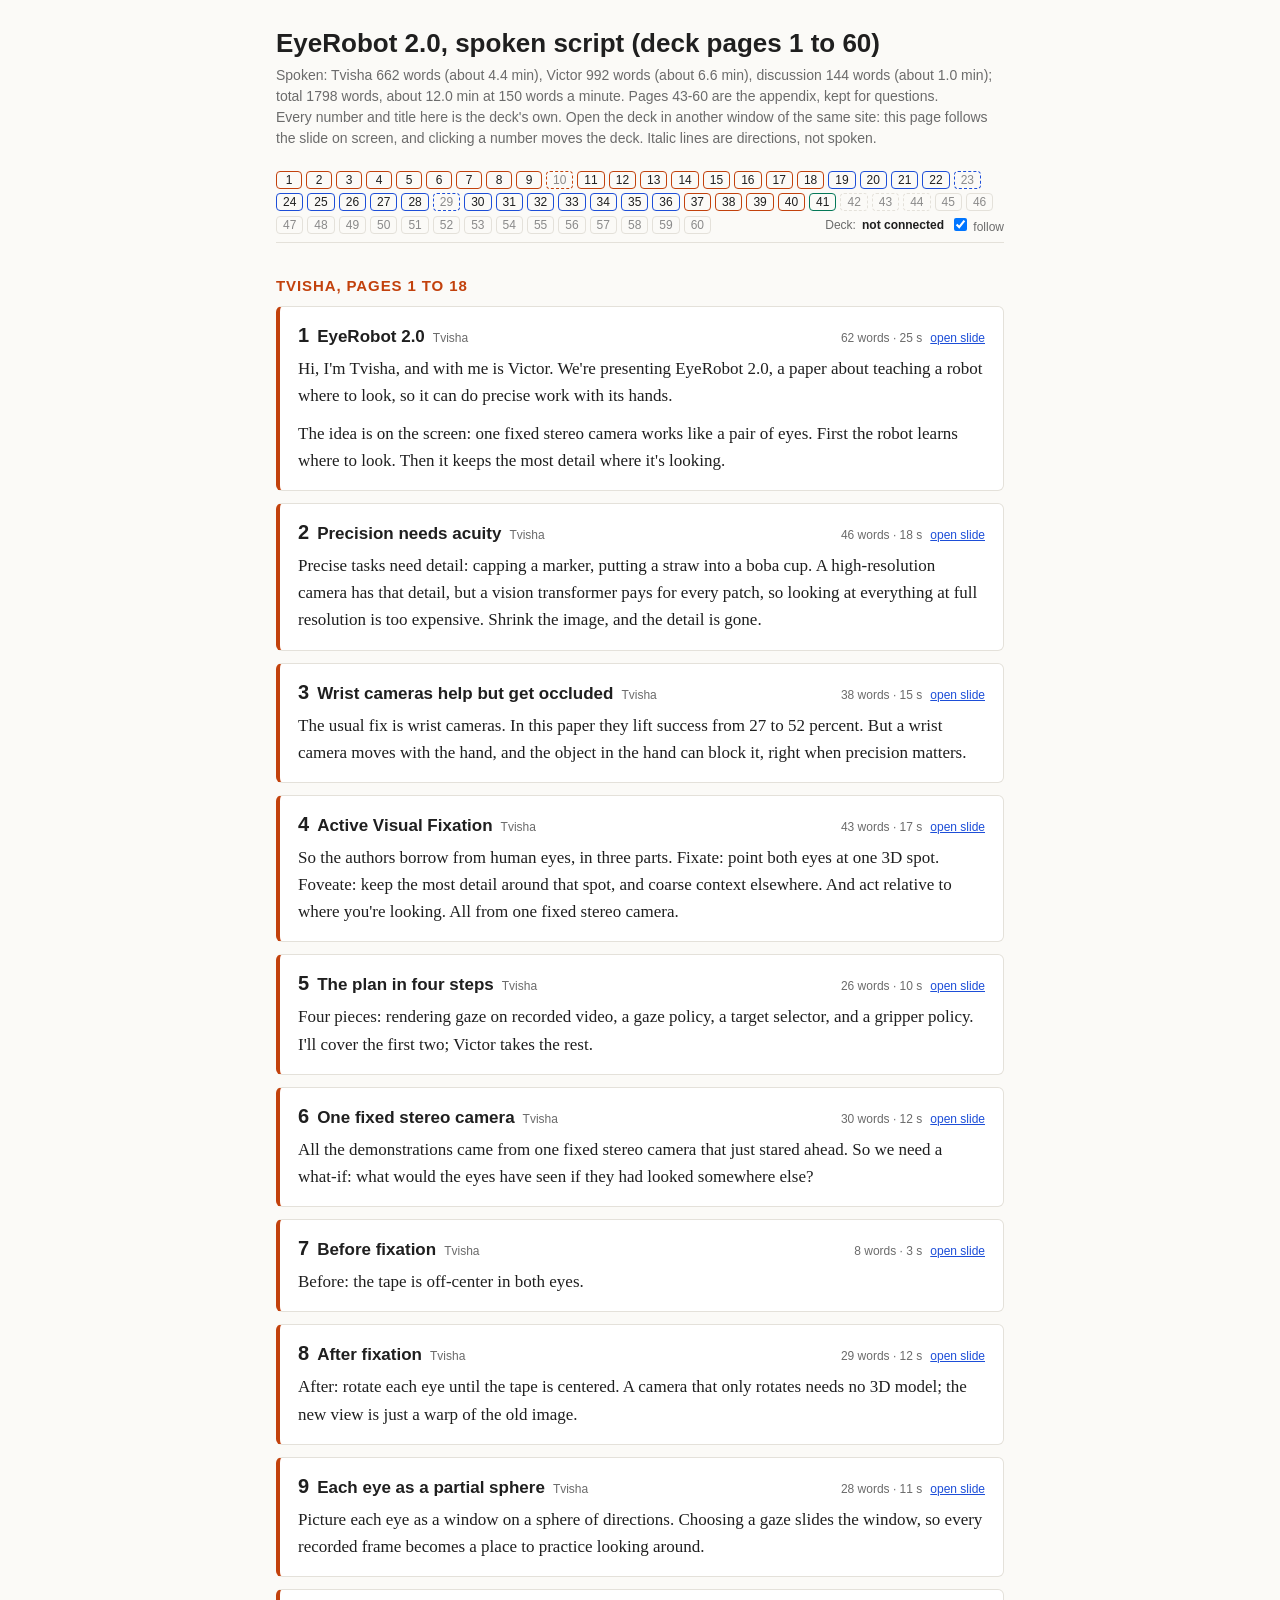
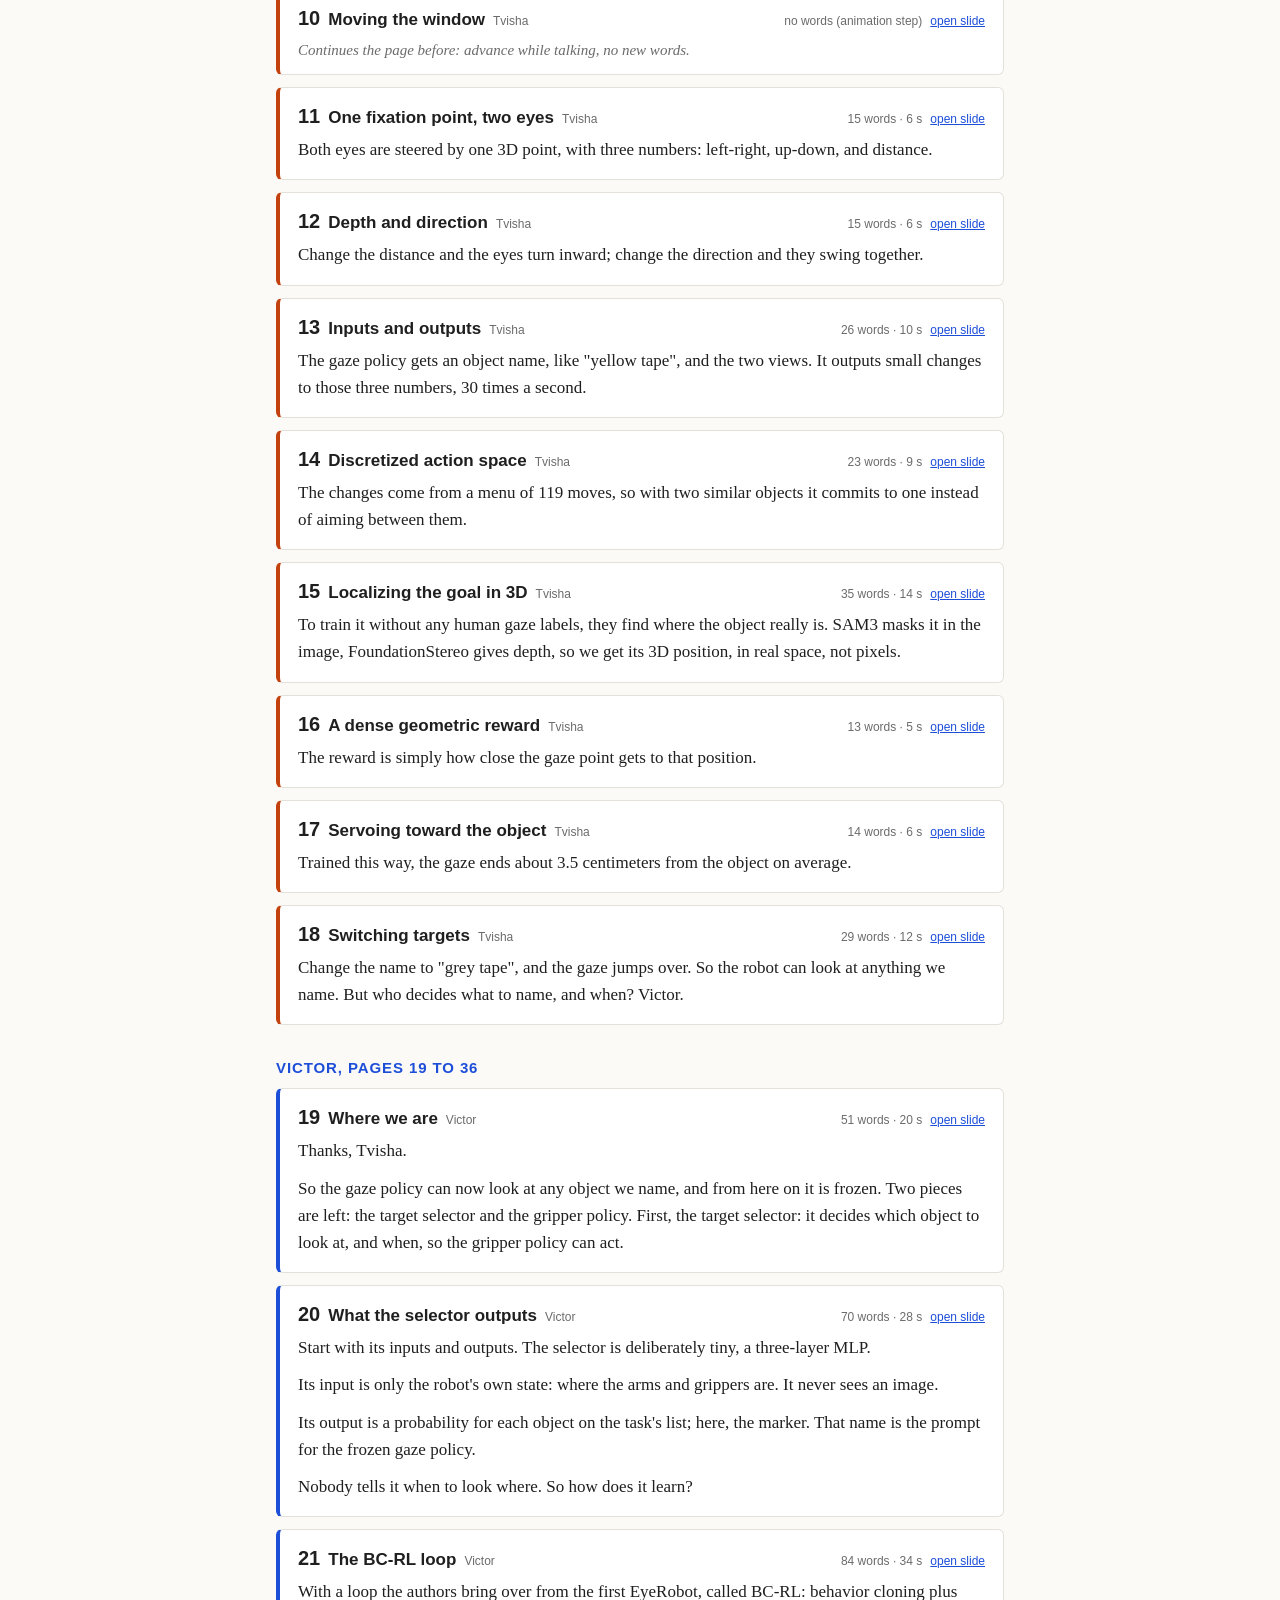
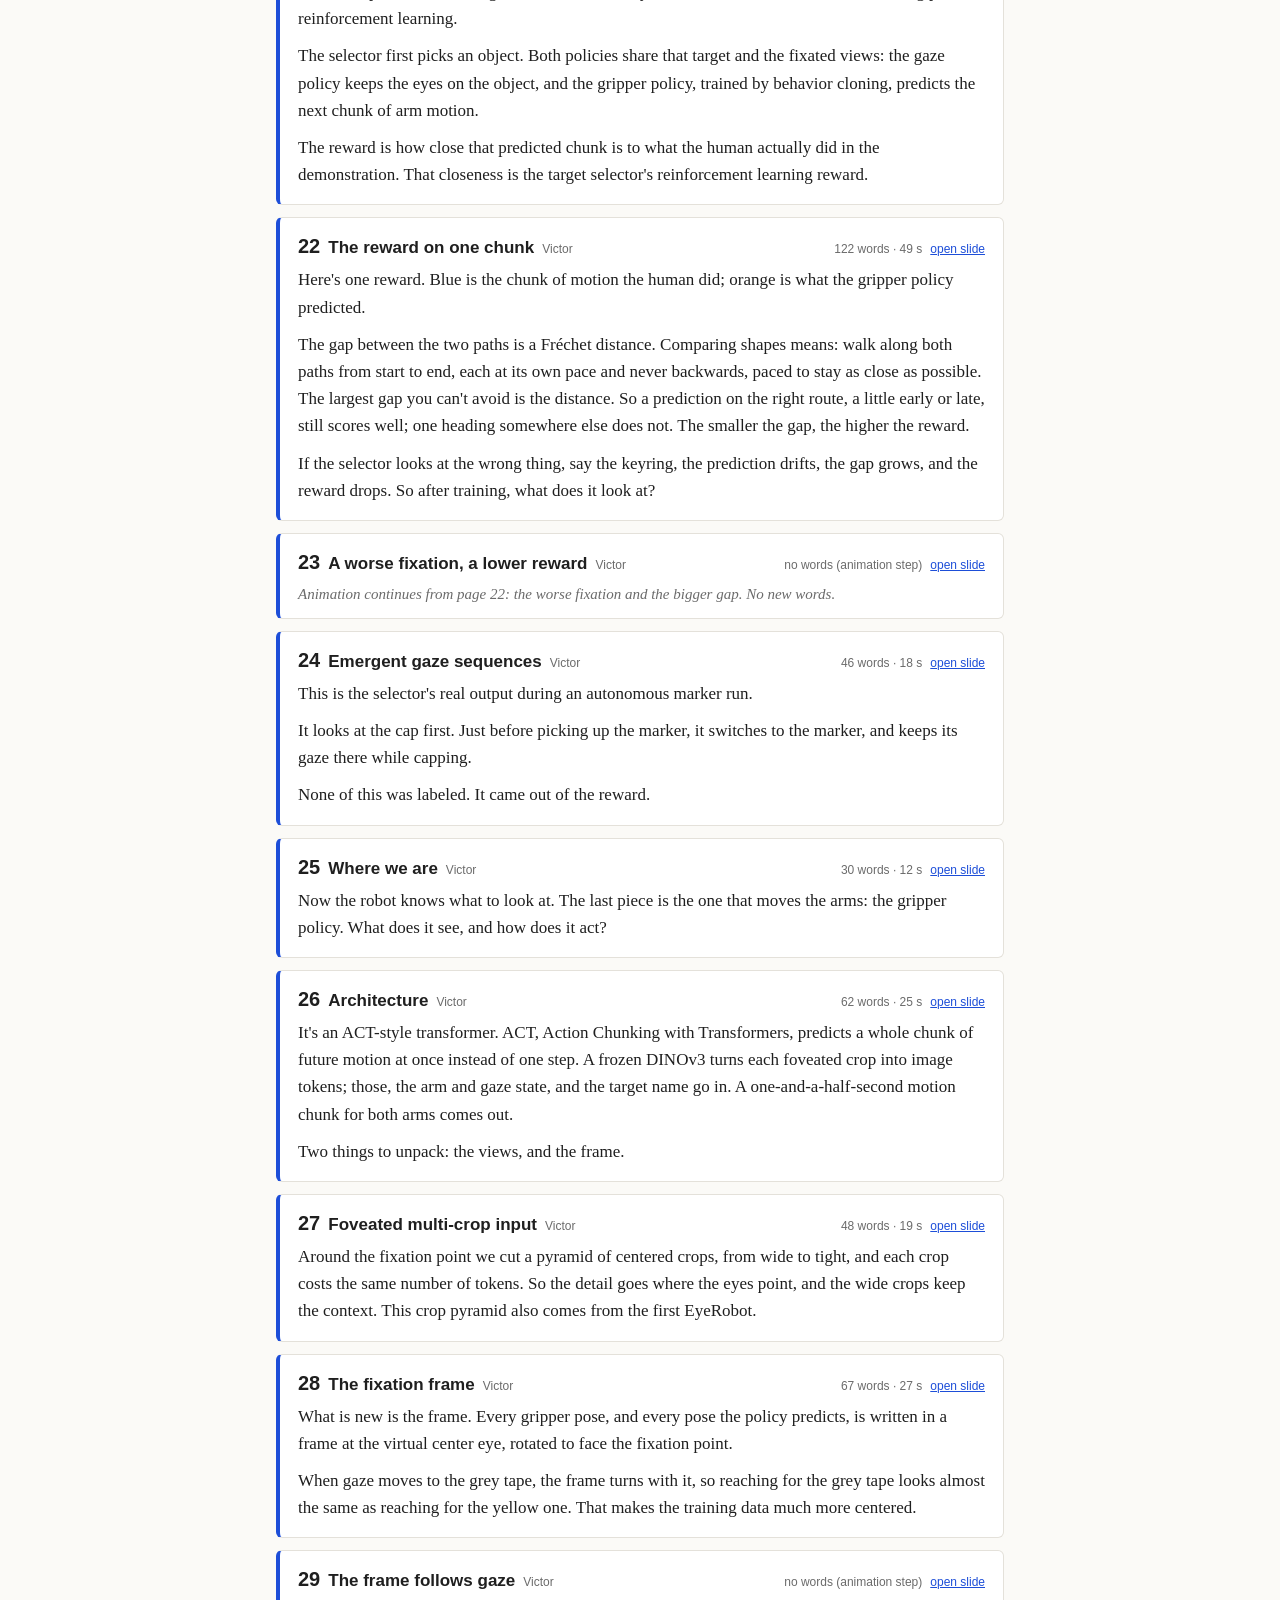
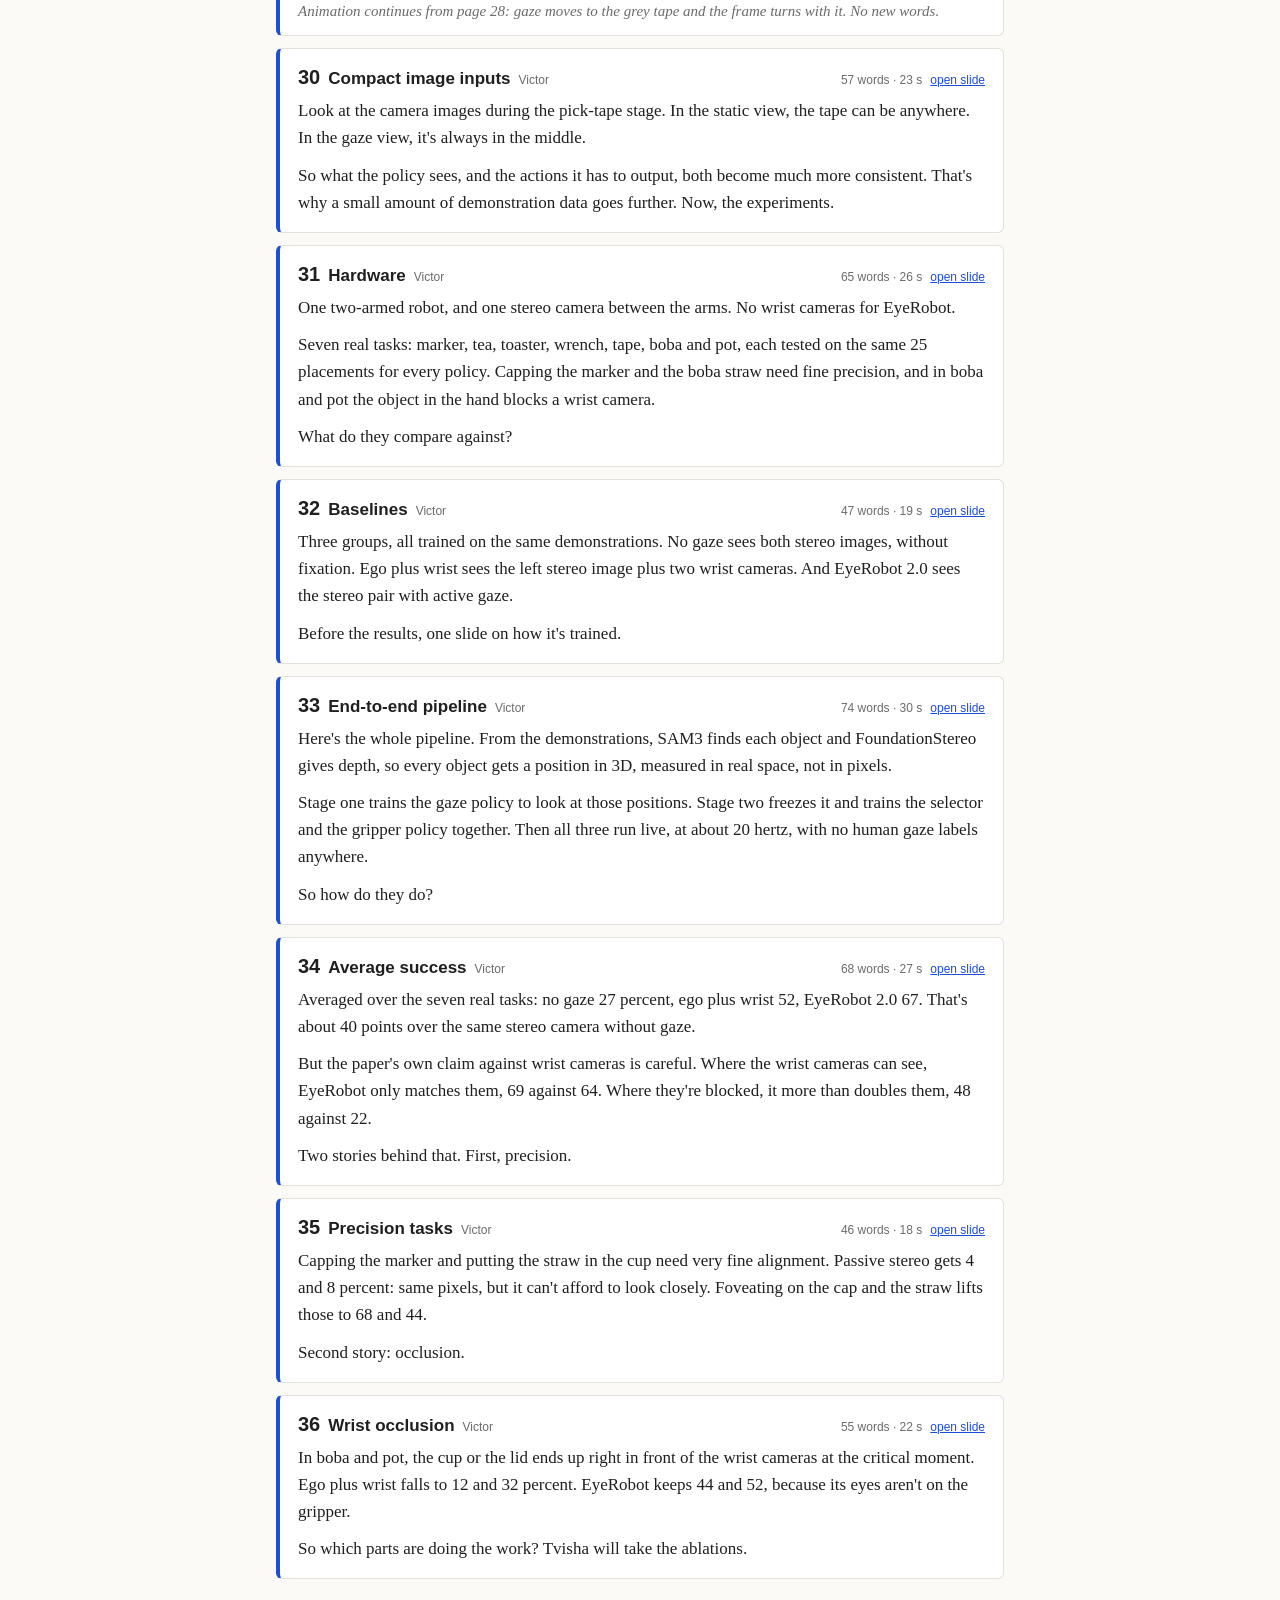
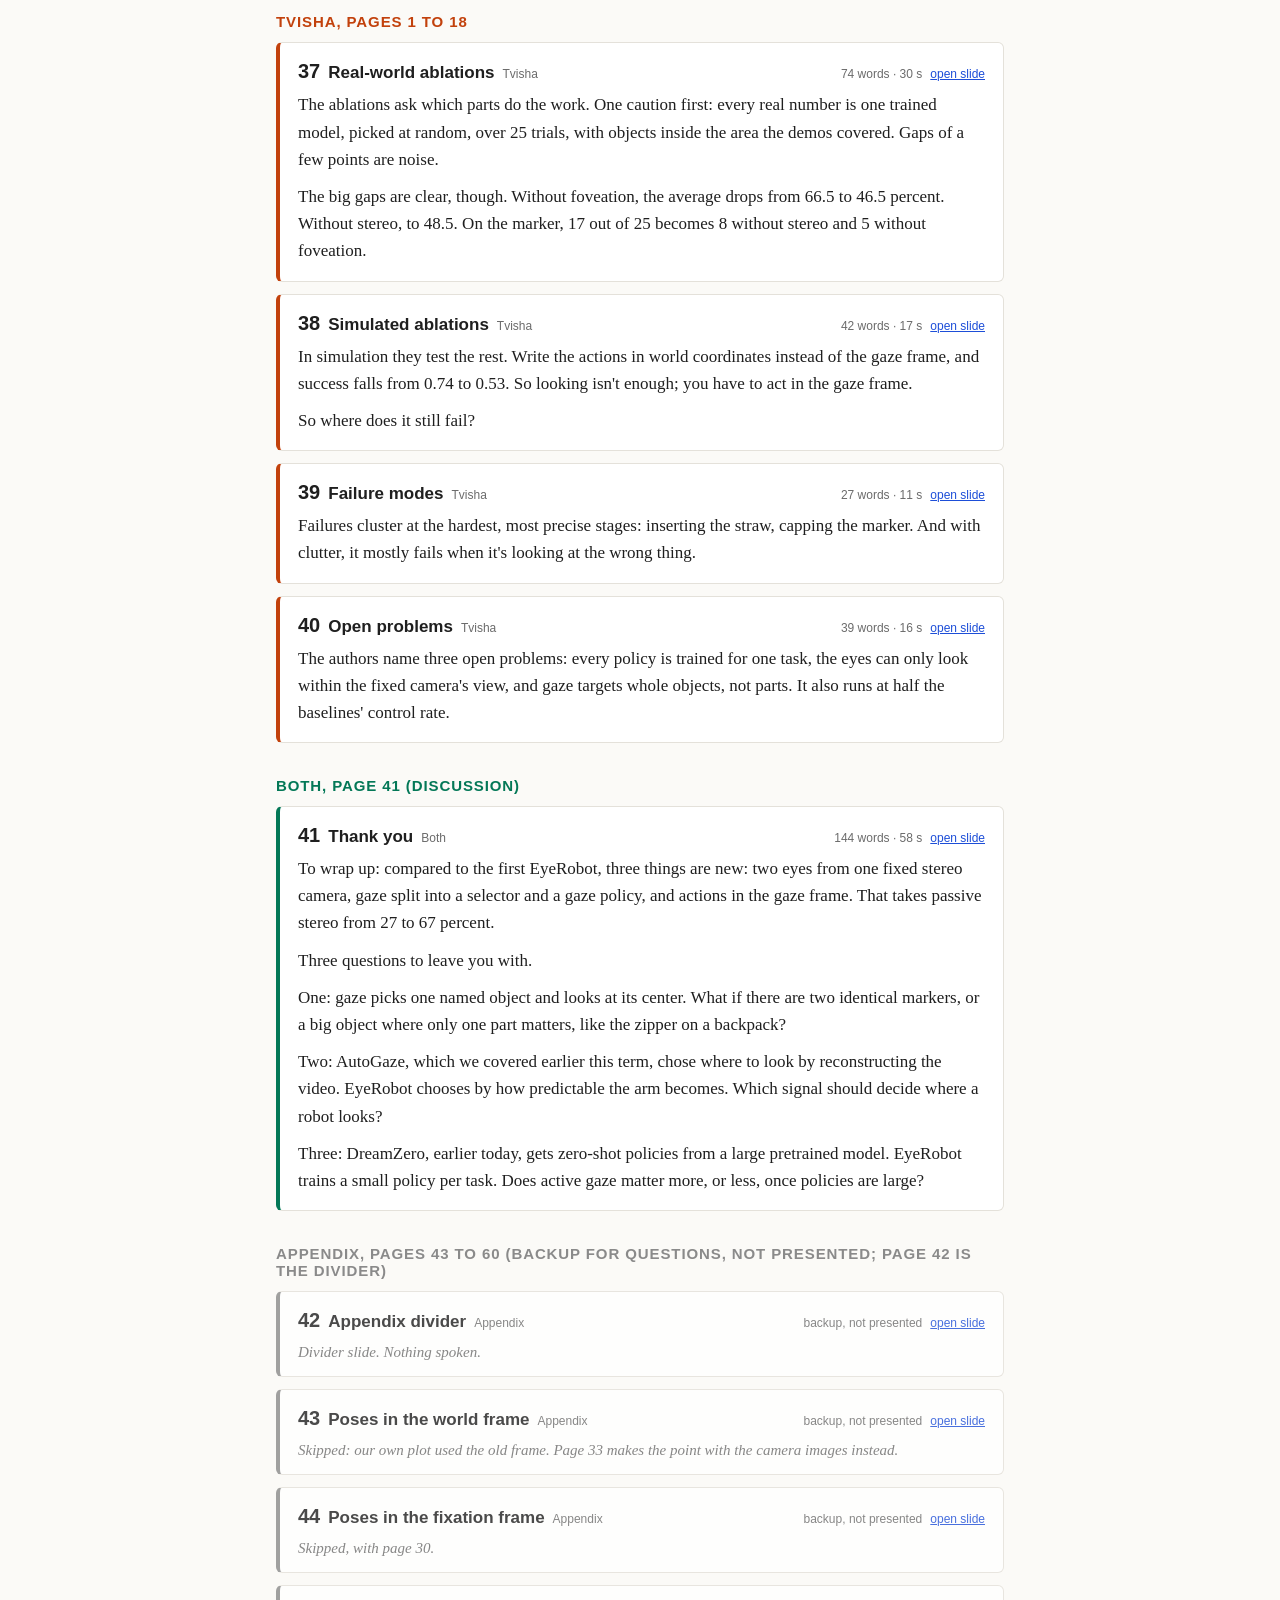
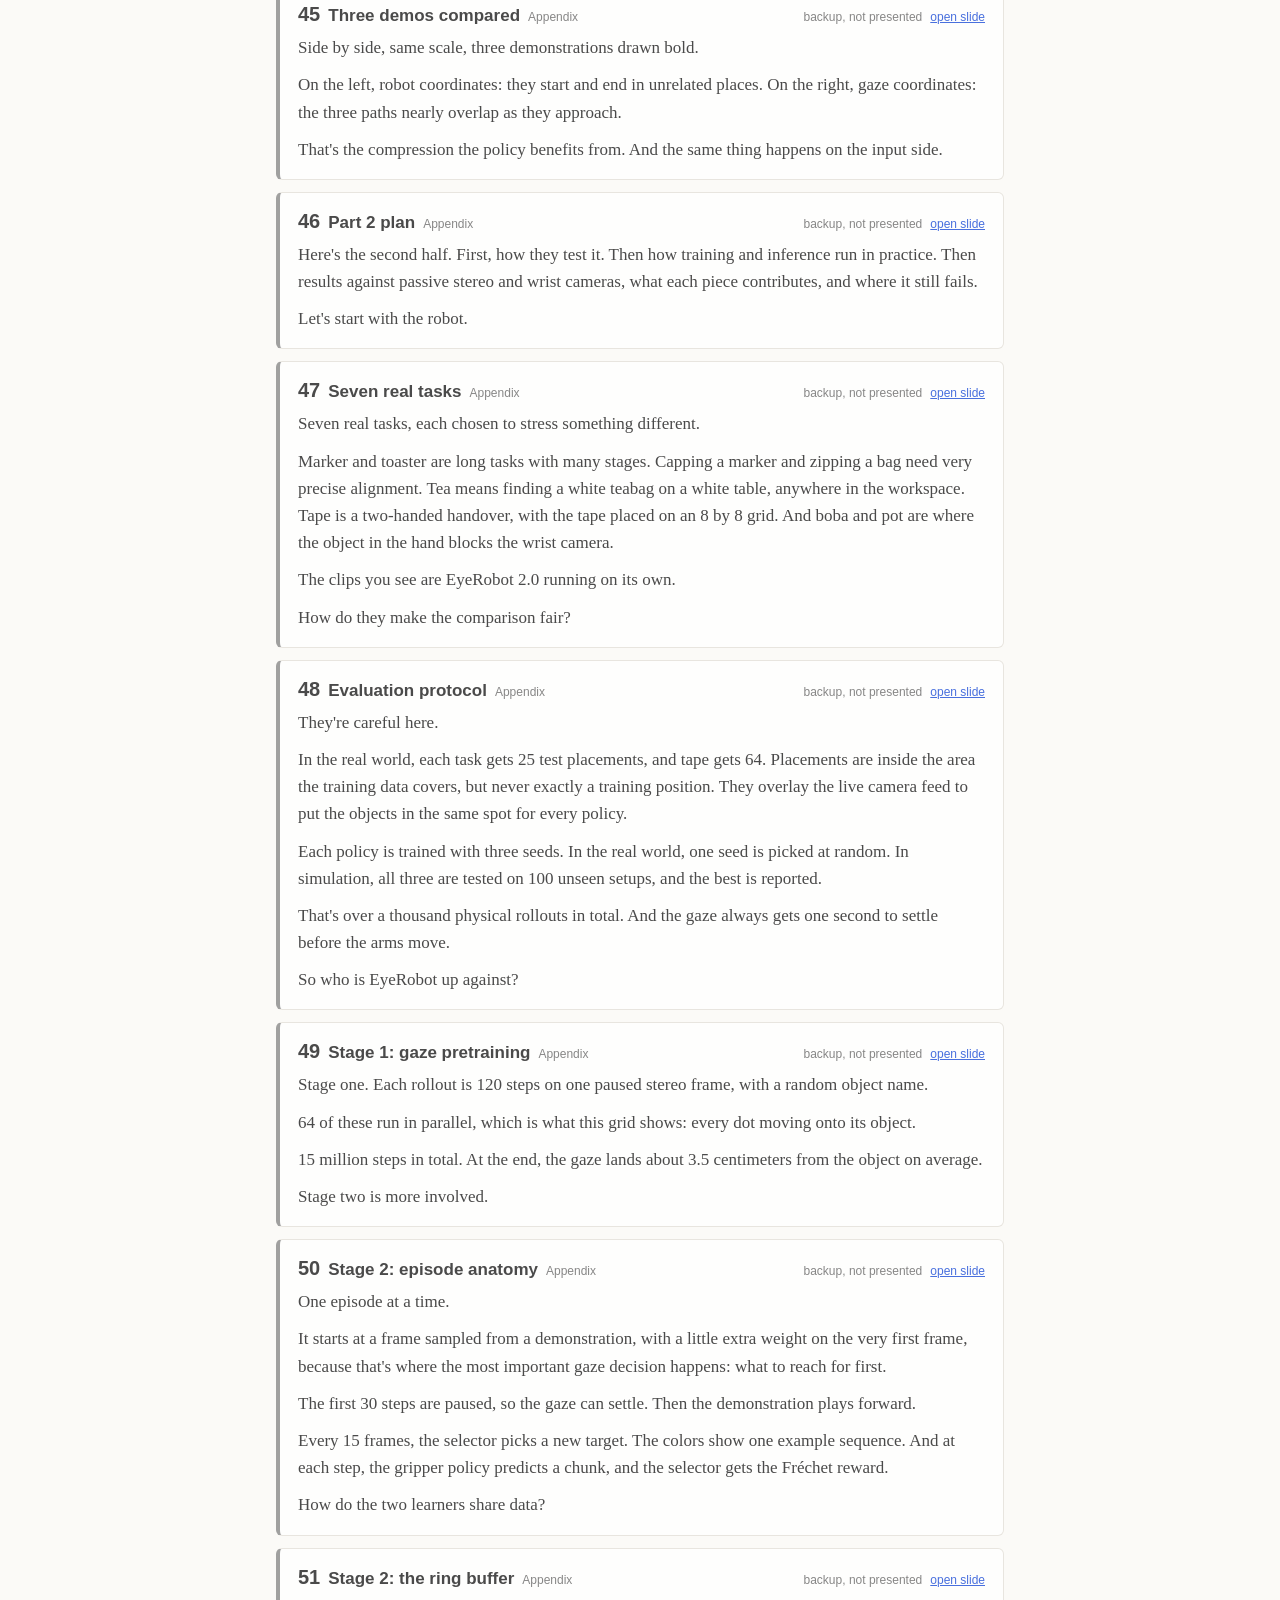
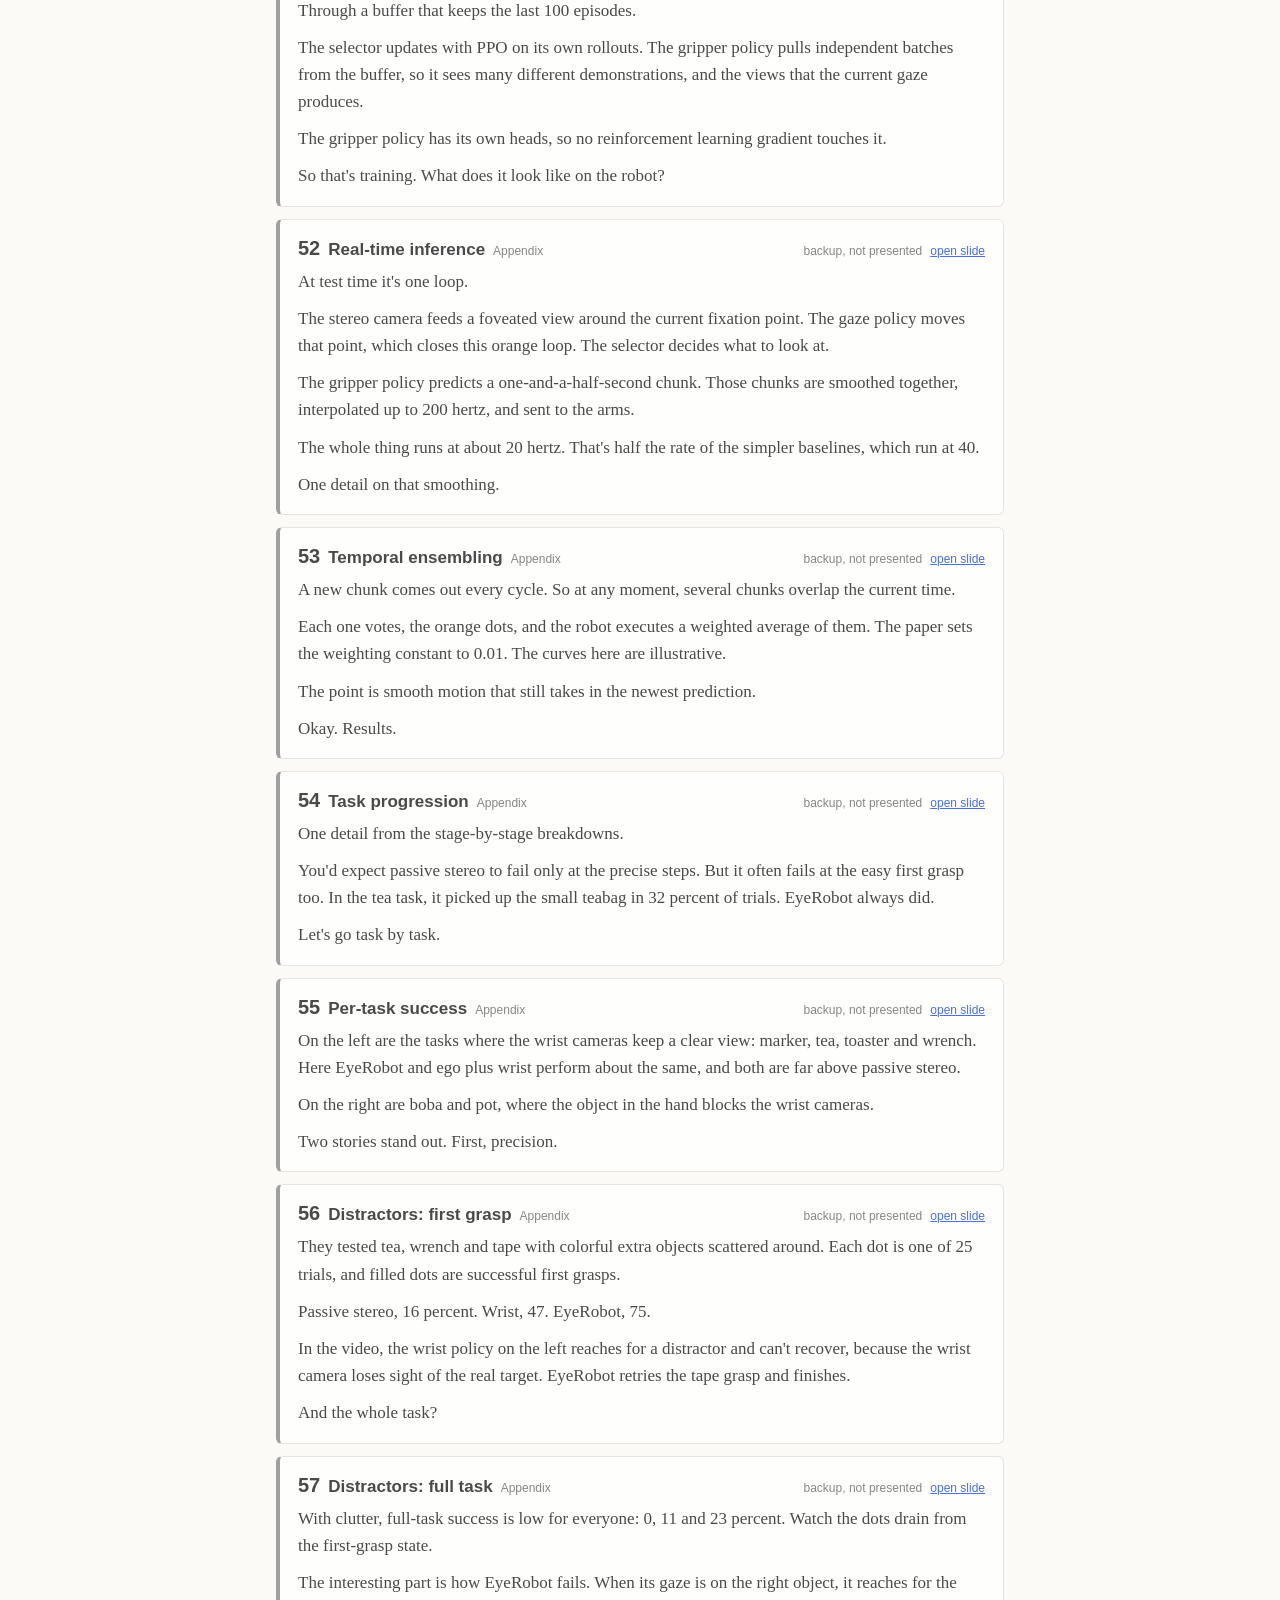
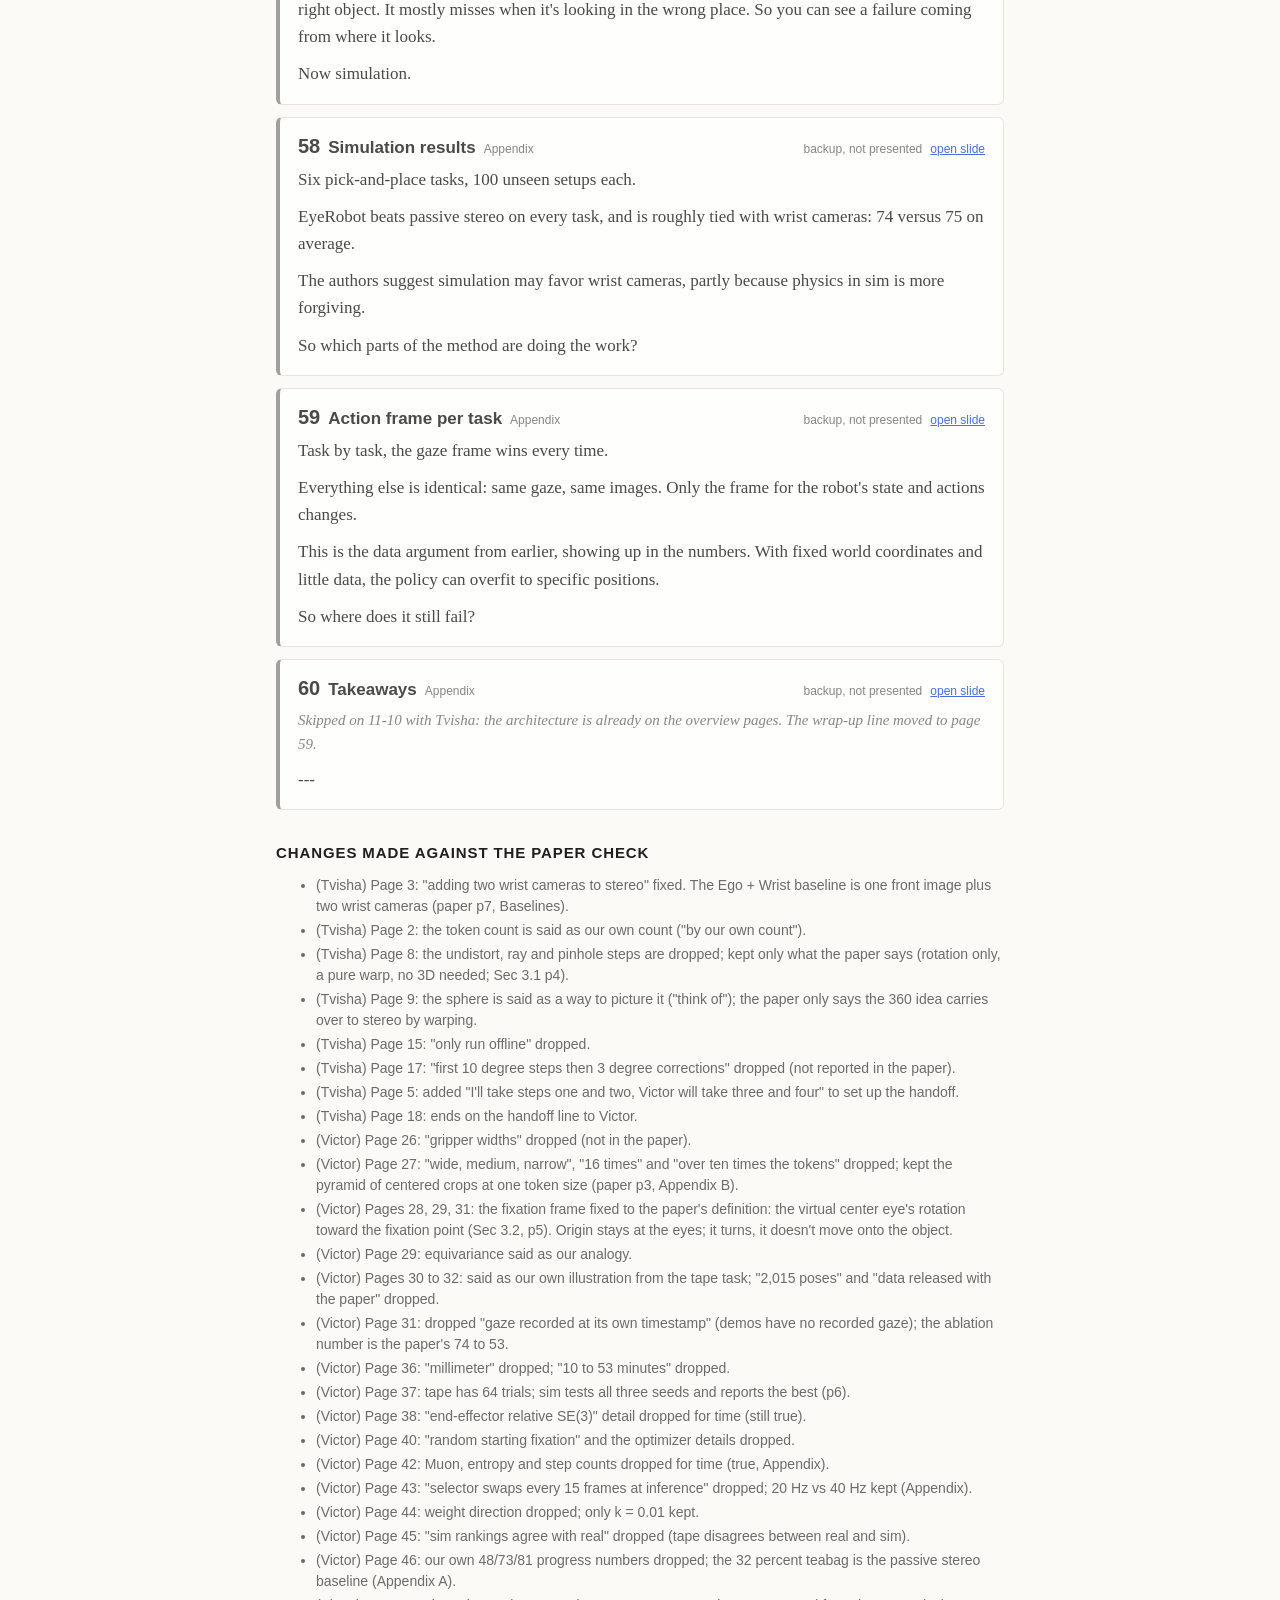
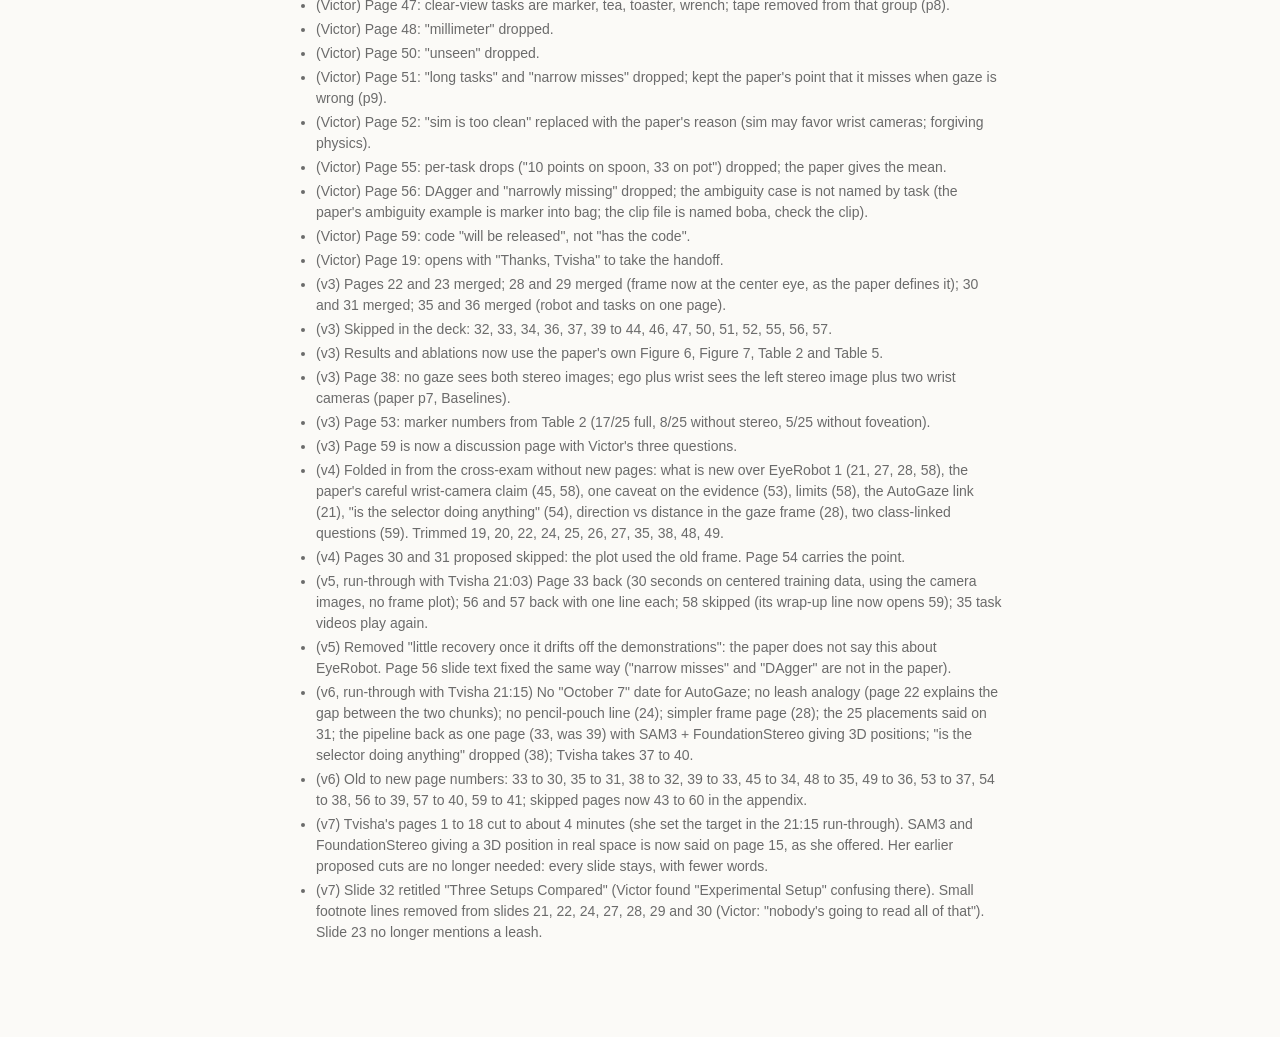
==== script/index.html @ fe2a6e25 "Script page rebuilt from script v9 Co-Authored-By: Claude Opus 5.5 <noreply@anthropic.com> Claude-Se" ====
<!doctype html><html lang="en"><head><meta charset="utf-8"><meta name="viewport" content="width=device-width,initial-scale=1">
<title>EyeRobot 2.0 Script</title><style>
:root{--bg:#fbfaf7;--ink:#1f1f1f;--muted:#6b6b6b;--line:#e4e1da;--t:#c2410c;--v:#1d4ed8;--b:#047857;--a:#8a8a8a;--card:#fff;--now:#fff4c2}
@media (prefers-color-scheme:dark){:root:not([data-theme="light"]){--bg:#151515;--ink:#ececec;--muted:#9a9a9a;--line:#2c2c2c;--t:#fb923c;--v:#7aa2ff;--b:#34d399;--a:#777;--card:#1c1c1c;--now:#3a3312}}
:root[data-theme="dark"]{--bg:#151515;--ink:#ececec;--muted:#9a9a9a;--line:#2c2c2c;--t:#fb923c;--v:#7aa2ff;--b:#34d399;--a:#777;--card:#1c1c1c;--now:#3a3312}
*{box-sizing:border-box}body{margin:0;background:var(--bg);color:var(--ink);font:17px/1.6 Georgia,"Iowan Old Style",serif}
main{max-width:760px;margin:0 auto;padding:28px 16px 80px}
h1{font:600 26px/1.2 Helvetica,Arial,sans-serif;margin:0 0 6px}
.sub{color:var(--muted);font:14px/1.5 Helvetica,Arial,sans-serif;margin:0 0 14px}
nav{position:sticky;top:0;background:var(--bg);border-bottom:1px solid var(--line);padding:8px 0;display:flex;flex-wrap:wrap;gap:4px;z-index:2;align-items:center}
nav a{font:12px Helvetica,Arial,sans-serif;text-decoration:none;color:var(--ink);border:1px solid var(--line);border-radius:4px;padding:1px 6px;min-width:26px;text-align:center}
nav a.tvisha{border-color:var(--t)}nav a.victor{border-color:var(--v)}nav a.both{border-color:var(--b)}nav a.appendix{border-color:var(--line);color:var(--a)}
nav a.silent{color:var(--a);border-style:dashed}
nav a.now{background:var(--ink);color:var(--bg);border-color:var(--ink);font-weight:700}
#sync{margin-left:auto;font:12px Helvetica,Arial,sans-serif;color:var(--muted);display:flex;gap:6px;align-items:center}
#sync b{color:var(--ink)}
h2.part{font:600 15px Helvetica,Arial,sans-serif;letter-spacing:.06em;text-transform:uppercase;margin:34px 0 8px}
h2.tvisha{color:var(--t)}h2.victor{color:var(--v)}h2.both{color:var(--b)}h2.appendix{color:var(--a)}
.page{background:var(--card);border:1px solid var(--line);border-left:4px solid var(--v);border-radius:6px;padding:12px 18px 6px;margin:12px 0;scroll-margin-top:70px;transition:background .2s}
.page.tvisha{border-left-color:var(--t)}.page.both{border-left-color:var(--b)}.page.appendix{border-left-color:var(--a);opacity:.8}
.page.silent{padding-bottom:2px}
.page.now{background:var(--now);box-shadow:0 0 0 2px var(--ink)}
header{display:flex;flex-wrap:wrap;align-items:baseline;gap:8px;font-family:Helvetica,Arial,sans-serif;margin-bottom:4px}
.num{font-weight:700;font-size:20px;color:var(--ink);text-decoration:none}.name{font-weight:600}.who{font-size:12px;color:var(--muted)}
.meta{margin-left:auto;font-size:12px;color:var(--muted)}.open{font-size:12px;color:var(--v)}
p{margin:0 0 10px}p.dir{font-style:italic;color:var(--muted);font-size:15px}
.changes{font:14px/1.5 Helvetica,Arial,sans-serif;color:var(--muted)}.changes li{margin:3px 0}
</style></head><body><main>
<h1>EyeRobot 2.0, spoken script (deck pages 1 to 60)</h1>
<p class="sub">Spoken: Tvisha 662 words (about 4.4 min), Victor 992 words (about 6.6 min), discussion 144 words (about 1.0 min); total 1798 words, about 12.0 min at 150 words a minute. Pages 43-60 are the appendix, kept for questions.<br>Every number and title here is the deck's own. Open the deck in another window of the same site: this page follows the slide on screen, and clicking a number moves the deck. Italic lines are directions, not spoken.</p>
<nav><a class="tvisha" href="#p1" data-goto="1" title="EyeRobot 2.0">1</a><a class="tvisha" href="#p2" data-goto="2" title="Precision needs acuity">2</a><a class="tvisha" href="#p3" data-goto="3" title="Wrist cameras help but get occluded">3</a><a class="tvisha" href="#p4" data-goto="4" title="Active Visual Fixation">4</a><a class="tvisha" href="#p5" data-goto="5" title="The plan in four steps">5</a><a class="tvisha" href="#p6" data-goto="6" title="One fixed stereo camera">6</a><a class="tvisha" href="#p7" data-goto="7" title="Before fixation">7</a><a class="tvisha" href="#p8" data-goto="8" title="After fixation">8</a><a class="tvisha" href="#p9" data-goto="9" title="Each eye as a partial sphere">9</a><a class="tvisha silent" href="#p10" data-goto="10" title="Moving the window">10</a><a class="tvisha" href="#p11" data-goto="11" title="One fixation point, two eyes">11</a><a class="tvisha" href="#p12" data-goto="12" title="Depth and direction">12</a><a class="tvisha" href="#p13" data-goto="13" title="Inputs and outputs">13</a><a class="tvisha" href="#p14" data-goto="14" title="Discretized action space">14</a><a class="tvisha" href="#p15" data-goto="15" title="Localizing the goal in 3D">15</a><a class="tvisha" href="#p16" data-goto="16" title="A dense geometric reward">16</a><a class="tvisha" href="#p17" data-goto="17" title="Servoing toward the object">17</a><a class="tvisha" href="#p18" data-goto="18" title="Switching targets">18</a><a class="victor" href="#p19" data-goto="19" title="Where we are">19</a><a class="victor" href="#p20" data-goto="20" title="What the selector outputs">20</a><a class="victor" href="#p21" data-goto="21" title="The BC-RL loop">21</a><a class="victor" href="#p22" data-goto="22" title="The reward on one chunk">22</a><a class="victor silent" href="#p23" data-goto="23" title="A worse fixation, a lower reward">23</a><a class="victor" href="#p24" data-goto="24" title="Emergent gaze sequences">24</a><a class="victor" href="#p25" data-goto="25" title="Where we are">25</a><a class="victor" href="#p26" data-goto="26" title="Architecture">26</a><a class="victor" href="#p27" data-goto="27" title="Foveated multi-crop input">27</a><a class="victor" href="#p28" data-goto="28" title="The fixation frame">28</a><a class="victor silent" href="#p29" data-goto="29" title="The frame follows gaze">29</a><a class="victor" href="#p30" data-goto="30" title="Compact image inputs">30</a><a class="victor" href="#p31" data-goto="31" title="Hardware">31</a><a class="victor" href="#p32" data-goto="32" title="Baselines">32</a><a class="victor" href="#p33" data-goto="33" title="End-to-end pipeline">33</a><a class="victor" href="#p34" data-goto="34" title="Average success">34</a><a class="victor" href="#p35" data-goto="35" title="Precision tasks">35</a><a class="victor" href="#p36" data-goto="36" title="Wrist occlusion">36</a><a class="tvisha" href="#p37" data-goto="37" title="Real-world ablations">37</a><a class="tvisha" href="#p38" data-goto="38" title="Simulated ablations">38</a><a class="tvisha" href="#p39" data-goto="39" title="Failure modes">39</a><a class="tvisha" href="#p40" data-goto="40" title="Open problems">40</a><a class="both" href="#p41" data-goto="41" title="Thank you">41</a><a class="appendix silent" href="#p42" data-goto="42" title="Appendix divider">42</a><a class="appendix silent" href="#p43" data-goto="43" title="Poses in the world frame">43</a><a class="appendix silent" href="#p44" data-goto="44" title="Poses in the fixation frame">44</a><a class="appendix" href="#p45" data-goto="45" title="Three demos compared">45</a><a class="appendix" href="#p46" data-goto="46" title="Part 2 plan">46</a><a class="appendix" href="#p47" data-goto="47" title="Seven real tasks">47</a><a class="appendix" href="#p48" data-goto="48" title="Evaluation protocol">48</a><a class="appendix" href="#p49" data-goto="49" title="Stage 1: gaze pretraining">49</a><a class="appendix" href="#p50" data-goto="50" title="Stage 2: episode anatomy">50</a><a class="appendix" href="#p51" data-goto="51" title="Stage 2: the ring buffer">51</a><a class="appendix" href="#p52" data-goto="52" title="Real-time inference">52</a><a class="appendix" href="#p53" data-goto="53" title="Temporal ensembling">53</a><a class="appendix" href="#p54" data-goto="54" title="Task progression">54</a><a class="appendix" href="#p55" data-goto="55" title="Per-task success">55</a><a class="appendix" href="#p56" data-goto="56" title="Distractors: first grasp">56</a><a class="appendix" href="#p57" data-goto="57" title="Distractors: full task">57</a><a class="appendix" href="#p58" data-goto="58" title="Simulation results">58</a><a class="appendix" href="#p59" data-goto="59" title="Action frame per task">59</a><a class="appendix" href="#p60" data-goto="60" title="Takeaways">60</a><span id="sync">Deck: <b id="deckstate">not connected</b> <label><input type="checkbox" id="follow" checked> follow</label></span></nav>
<h2 class="part tvisha">TVISHA, pages 1 to 18</h2><section class="page tvisha" id="p1" data-n="1">
<header><a class="num" href="../index.html?state=1" target="deck" data-goto="1" title="Show this slide in the deck">1</a><span class="name">EyeRobot 2.0</span><span class="who">Tvisha</span>
<span class="meta">62 words · 25 s</span><a class="open" href="../index.html?state=1" target="deck">open slide</a></header>
<p>Hi, I&#x27;m Tvisha, and with me is Victor. We&#x27;re presenting EyeRobot 2.0, a paper about teaching a robot where to look, so it can do precise work with its hands.</p><p>The idea is on the screen: one fixed stereo camera works like a pair of eyes. First the robot learns where to look. Then it keeps the most detail where it&#x27;s looking.</p></section><section class="page tvisha" id="p2" data-n="2">
<header><a class="num" href="../index.html?state=2" target="deck" data-goto="2" title="Show this slide in the deck">2</a><span class="name">Precision needs acuity</span><span class="who">Tvisha</span>
<span class="meta">46 words · 18 s</span><a class="open" href="../index.html?state=2" target="deck">open slide</a></header>
<p>Precise tasks need detail: capping a marker, putting a straw into a boba cup. A high-resolution camera has that detail, but a vision transformer pays for every patch, so looking at everything at full resolution is too expensive. Shrink the image, and the detail is gone.</p></section><section class="page tvisha" id="p3" data-n="3">
<header><a class="num" href="../index.html?state=3" target="deck" data-goto="3" title="Show this slide in the deck">3</a><span class="name">Wrist cameras help but get occluded</span><span class="who">Tvisha</span>
<span class="meta">38 words · 15 s</span><a class="open" href="../index.html?state=3" target="deck">open slide</a></header>
<p>The usual fix is wrist cameras. In this paper they lift success from 27 to 52 percent. But a wrist camera moves with the hand, and the object in the hand can block it, right when precision matters.</p></section><section class="page tvisha" id="p4" data-n="4">
<header><a class="num" href="../index.html?state=4" target="deck" data-goto="4" title="Show this slide in the deck">4</a><span class="name">Active Visual Fixation</span><span class="who">Tvisha</span>
<span class="meta">43 words · 17 s</span><a class="open" href="../index.html?state=4" target="deck">open slide</a></header>
<p>So the authors borrow from human eyes, in three parts. Fixate: point both eyes at one 3D spot. Foveate: keep the most detail around that spot, and coarse context elsewhere. And act relative to where you&#x27;re looking. All from one fixed stereo camera.</p></section><section class="page tvisha" id="p5" data-n="5">
<header><a class="num" href="../index.html?state=5" target="deck" data-goto="5" title="Show this slide in the deck">5</a><span class="name">The plan in four steps</span><span class="who">Tvisha</span>
<span class="meta">26 words · 10 s</span><a class="open" href="../index.html?state=5" target="deck">open slide</a></header>
<p>Four pieces: rendering gaze on recorded video, a gaze policy, a target selector, and a gripper policy. I&#x27;ll cover the first two; Victor takes the rest.</p></section><section class="page tvisha" id="p6" data-n="6">
<header><a class="num" href="../index.html?state=6" target="deck" data-goto="6" title="Show this slide in the deck">6</a><span class="name">One fixed stereo camera</span><span class="who">Tvisha</span>
<span class="meta">30 words · 12 s</span><a class="open" href="../index.html?state=6" target="deck">open slide</a></header>
<p>All the demonstrations came from one fixed stereo camera that just stared ahead. So we need a what-if: what would the eyes have seen if they had looked somewhere else?</p></section><section class="page tvisha" id="p7" data-n="7">
<header><a class="num" href="../index.html?state=7" target="deck" data-goto="7" title="Show this slide in the deck">7</a><span class="name">Before fixation</span><span class="who">Tvisha</span>
<span class="meta">8 words · 3 s</span><a class="open" href="../index.html?state=7" target="deck">open slide</a></header>
<p>Before: the tape is off-center in both eyes.</p></section><section class="page tvisha" id="p8" data-n="8">
<header><a class="num" href="../index.html?state=8" target="deck" data-goto="8" title="Show this slide in the deck">8</a><span class="name">After fixation</span><span class="who">Tvisha</span>
<span class="meta">29 words · 12 s</span><a class="open" href="../index.html?state=8" target="deck">open slide</a></header>
<p>After: rotate each eye until the tape is centered. A camera that only rotates needs no 3D model; the new view is just a warp of the old image.</p></section><section class="page tvisha" id="p9" data-n="9">
<header><a class="num" href="../index.html?state=9" target="deck" data-goto="9" title="Show this slide in the deck">9</a><span class="name">Each eye as a partial sphere</span><span class="who">Tvisha</span>
<span class="meta">28 words · 11 s</span><a class="open" href="../index.html?state=9" target="deck">open slide</a></header>
<p>Picture each eye as a window on a sphere of directions. Choosing a gaze slides the window, so every recorded frame becomes a place to practice looking around.</p></section><section class="page tvisha silent" id="p10" data-n="10">
<header><a class="num" href="../index.html?state=10" target="deck" data-goto="10" title="Show this slide in the deck">10</a><span class="name">Moving the window</span><span class="who">Tvisha</span>
<span class="meta">no words (animation step)</span><a class="open" href="../index.html?state=10" target="deck">open slide</a></header>
<p class="dir">Continues the page before: advance while talking, no new words.</p></section><section class="page tvisha" id="p11" data-n="11">
<header><a class="num" href="../index.html?state=11" target="deck" data-goto="11" title="Show this slide in the deck">11</a><span class="name">One fixation point, two eyes</span><span class="who">Tvisha</span>
<span class="meta">15 words · 6 s</span><a class="open" href="../index.html?state=11" target="deck">open slide</a></header>
<p>Both eyes are steered by one 3D point, with three numbers: left-right, up-down, and distance.</p></section><section class="page tvisha" id="p12" data-n="12">
<header><a class="num" href="../index.html?state=12" target="deck" data-goto="12" title="Show this slide in the deck">12</a><span class="name">Depth and direction</span><span class="who">Tvisha</span>
<span class="meta">15 words · 6 s</span><a class="open" href="../index.html?state=12" target="deck">open slide</a></header>
<p>Change the distance and the eyes turn inward; change the direction and they swing together.</p></section><section class="page tvisha" id="p13" data-n="13">
<header><a class="num" href="../index.html?state=13" target="deck" data-goto="13" title="Show this slide in the deck">13</a><span class="name">Inputs and outputs</span><span class="who">Tvisha</span>
<span class="meta">26 words · 10 s</span><a class="open" href="../index.html?state=13" target="deck">open slide</a></header>
<p>The gaze policy gets an object name, like &quot;yellow tape&quot;, and the two views. It outputs small changes to those three numbers, 30 times a second.</p></section><section class="page tvisha" id="p14" data-n="14">
<header><a class="num" href="../index.html?state=14" target="deck" data-goto="14" title="Show this slide in the deck">14</a><span class="name">Discretized action space</span><span class="who">Tvisha</span>
<span class="meta">23 words · 9 s</span><a class="open" href="../index.html?state=14" target="deck">open slide</a></header>
<p>The changes come from a menu of 119 moves, so with two similar objects it commits to one instead of aiming between them.</p></section><section class="page tvisha" id="p15" data-n="15">
<header><a class="num" href="../index.html?state=15" target="deck" data-goto="15" title="Show this slide in the deck">15</a><span class="name">Localizing the goal in 3D</span><span class="who">Tvisha</span>
<span class="meta">35 words · 14 s</span><a class="open" href="../index.html?state=15" target="deck">open slide</a></header>
<p>To train it without any human gaze labels, they find where the object really is. SAM3 masks it in the image, FoundationStereo gives depth, so we get its 3D position, in real space, not pixels.</p></section><section class="page tvisha" id="p16" data-n="16">
<header><a class="num" href="../index.html?state=16" target="deck" data-goto="16" title="Show this slide in the deck">16</a><span class="name">A dense geometric reward</span><span class="who">Tvisha</span>
<span class="meta">13 words · 5 s</span><a class="open" href="../index.html?state=16" target="deck">open slide</a></header>
<p>The reward is simply how close the gaze point gets to that position.</p></section><section class="page tvisha" id="p17" data-n="17">
<header><a class="num" href="../index.html?state=17" target="deck" data-goto="17" title="Show this slide in the deck">17</a><span class="name">Servoing toward the object</span><span class="who">Tvisha</span>
<span class="meta">14 words · 6 s</span><a class="open" href="../index.html?state=17" target="deck">open slide</a></header>
<p>Trained this way, the gaze ends about 3.5 centimeters from the object on average.</p></section><section class="page tvisha" id="p18" data-n="18">
<header><a class="num" href="../index.html?state=18" target="deck" data-goto="18" title="Show this slide in the deck">18</a><span class="name">Switching targets</span><span class="who">Tvisha</span>
<span class="meta">29 words · 12 s</span><a class="open" href="../index.html?state=18" target="deck">open slide</a></header>
<p>Change the name to &quot;grey tape&quot;, and the gaze jumps over. So the robot can look at anything we name. But who decides what to name, and when? Victor.</p></section><h2 class="part victor">VICTOR, pages 19 to 36</h2><section class="page victor" id="p19" data-n="19">
<header><a class="num" href="../index.html?state=19" target="deck" data-goto="19" title="Show this slide in the deck">19</a><span class="name">Where we are</span><span class="who">Victor</span>
<span class="meta">51 words · 20 s</span><a class="open" href="../index.html?state=19" target="deck">open slide</a></header>
<p>Thanks, Tvisha.</p><p>So the gaze policy can now look at any object we name, and from here on it is frozen. Two pieces are left: the target selector and the gripper policy. First, the target selector: it decides which object to look at, and when, so the gripper policy can act.</p></section><section class="page victor" id="p20" data-n="20">
<header><a class="num" href="../index.html?state=20" target="deck" data-goto="20" title="Show this slide in the deck">20</a><span class="name">What the selector outputs</span><span class="who">Victor</span>
<span class="meta">70 words · 28 s</span><a class="open" href="../index.html?state=20" target="deck">open slide</a></header>
<p>Start with its inputs and outputs. The selector is deliberately tiny, a three-layer MLP.</p><p>Its input is only the robot&#x27;s own state: where the arms and grippers are. It never sees an image.</p><p>Its output is a probability for each object on the task&#x27;s list; here, the marker. That name is the prompt for the frozen gaze policy.</p><p>Nobody tells it when to look where. So how does it learn?</p></section><section class="page victor" id="p21" data-n="21">
<header><a class="num" href="../index.html?state=21" target="deck" data-goto="21" title="Show this slide in the deck">21</a><span class="name">The BC-RL loop</span><span class="who">Victor</span>
<span class="meta">84 words · 34 s</span><a class="open" href="../index.html?state=21" target="deck">open slide</a></header>
<p>With a loop the authors bring over from the first EyeRobot, called BC-RL: behavior cloning plus reinforcement learning.</p><p>The selector first picks an object. Both policies share that target and the fixated views: the gaze policy keeps the eyes on the object, and the gripper policy, trained by behavior cloning, predicts the next chunk of arm motion.</p><p>The reward is how close that predicted chunk is to what the human actually did in the demonstration. That closeness is the target selector&#x27;s reinforcement learning reward.</p></section><section class="page victor" id="p22" data-n="22">
<header><a class="num" href="../index.html?state=22" target="deck" data-goto="22" title="Show this slide in the deck">22</a><span class="name">The reward on one chunk</span><span class="who">Victor</span>
<span class="meta">122 words · 49 s</span><a class="open" href="../index.html?state=22" target="deck">open slide</a></header>
<p>Here&#x27;s one reward. Blue is the chunk of motion the human did; orange is what the gripper policy predicted.</p><p>The gap between the two paths is a Fréchet distance. Comparing shapes means: walk along both paths from start to end, each at its own pace and never backwards, paced to stay as close as possible. The largest gap you can&#x27;t avoid is the distance. So a prediction on the right route, a little early or late, still scores well; one heading somewhere else does not. The smaller the gap, the higher the reward.</p><p>If the selector looks at the wrong thing, say the keyring, the prediction drifts, the gap grows, and the reward drops. So after training, what does it look at?</p></section><section class="page victor silent" id="p23" data-n="23">
<header><a class="num" href="../index.html?state=23" target="deck" data-goto="23" title="Show this slide in the deck">23</a><span class="name">A worse fixation, a lower reward</span><span class="who">Victor</span>
<span class="meta">no words (animation step)</span><a class="open" href="../index.html?state=23" target="deck">open slide</a></header>
<p class="dir">Animation continues from page 22: the worse fixation and the bigger gap. No new words.</p></section><section class="page victor" id="p24" data-n="24">
<header><a class="num" href="../index.html?state=24" target="deck" data-goto="24" title="Show this slide in the deck">24</a><span class="name">Emergent gaze sequences</span><span class="who">Victor</span>
<span class="meta">46 words · 18 s</span><a class="open" href="../index.html?state=24" target="deck">open slide</a></header>
<p>This is the selector&#x27;s real output during an autonomous marker run.</p><p>It looks at the cap first. Just before picking up the marker, it switches to the marker, and keeps its gaze there while capping.</p><p>None of this was labeled. It came out of the reward.</p></section><section class="page victor" id="p25" data-n="25">
<header><a class="num" href="../index.html?state=25" target="deck" data-goto="25" title="Show this slide in the deck">25</a><span class="name">Where we are</span><span class="who">Victor</span>
<span class="meta">30 words · 12 s</span><a class="open" href="../index.html?state=25" target="deck">open slide</a></header>
<p>Now the robot knows what to look at. The last piece is the one that moves the arms: the gripper policy. What does it see, and how does it act?</p></section><section class="page victor" id="p26" data-n="26">
<header><a class="num" href="../index.html?state=26" target="deck" data-goto="26" title="Show this slide in the deck">26</a><span class="name">Architecture</span><span class="who">Victor</span>
<span class="meta">62 words · 25 s</span><a class="open" href="../index.html?state=26" target="deck">open slide</a></header>
<p>It&#x27;s an ACT-style transformer. ACT, Action Chunking with Transformers, predicts a whole chunk of future motion at once instead of one step. A frozen DINOv3 turns each foveated crop into image tokens; those, the arm and gaze state, and the target name go in. A one-and-a-half-second motion chunk for both arms comes out.</p><p>Two things to unpack: the views, and the frame.</p></section><section class="page victor" id="p27" data-n="27">
<header><a class="num" href="../index.html?state=27" target="deck" data-goto="27" title="Show this slide in the deck">27</a><span class="name">Foveated multi-crop input</span><span class="who">Victor</span>
<span class="meta">48 words · 19 s</span><a class="open" href="../index.html?state=27" target="deck">open slide</a></header>
<p>Around the fixation point we cut a pyramid of centered crops, from wide to tight, and each crop costs the same number of tokens. So the detail goes where the eyes point, and the wide crops keep the context. This crop pyramid also comes from the first EyeRobot.</p></section><section class="page victor" id="p28" data-n="28">
<header><a class="num" href="../index.html?state=28" target="deck" data-goto="28" title="Show this slide in the deck">28</a><span class="name">The fixation frame</span><span class="who">Victor</span>
<span class="meta">67 words · 27 s</span><a class="open" href="../index.html?state=28" target="deck">open slide</a></header>
<p>What is new is the frame. Every gripper pose, and every pose the policy predicts, is written in a frame at the virtual center eye, rotated to face the fixation point.</p><p>When gaze moves to the grey tape, the frame turns with it, so reaching for the grey tape looks almost the same as reaching for the yellow one. That makes the training data much more centered.</p></section><section class="page victor silent" id="p29" data-n="29">
<header><a class="num" href="../index.html?state=29" target="deck" data-goto="29" title="Show this slide in the deck">29</a><span class="name">The frame follows gaze</span><span class="who">Victor</span>
<span class="meta">no words (animation step)</span><a class="open" href="../index.html?state=29" target="deck">open slide</a></header>
<p class="dir">Animation continues from page 28: gaze moves to the grey tape and the frame turns with it. No new words.</p></section><section class="page victor" id="p30" data-n="30">
<header><a class="num" href="../index.html?state=30" target="deck" data-goto="30" title="Show this slide in the deck">30</a><span class="name">Compact image inputs</span><span class="who">Victor</span>
<span class="meta">57 words · 23 s</span><a class="open" href="../index.html?state=30" target="deck">open slide</a></header>
<p>Look at the camera images during the pick-tape stage. In the static view, the tape can be anywhere. In the gaze view, it&#x27;s always in the middle.</p><p>So what the policy sees, and the actions it has to output, both become much more consistent. That&#x27;s why a small amount of demonstration data goes further. Now, the experiments.</p></section><section class="page victor" id="p31" data-n="31">
<header><a class="num" href="../index.html?state=31" target="deck" data-goto="31" title="Show this slide in the deck">31</a><span class="name">Hardware</span><span class="who">Victor</span>
<span class="meta">65 words · 26 s</span><a class="open" href="../index.html?state=31" target="deck">open slide</a></header>
<p>One two-armed robot, and one stereo camera between the arms. No wrist cameras for EyeRobot.</p><p>Seven real tasks: marker, tea, toaster, wrench, tape, boba and pot, each tested on the same 25 placements for every policy. Capping the marker and the boba straw need fine precision, and in boba and pot the object in the hand blocks a wrist camera.</p><p>What do they compare against?</p></section><section class="page victor" id="p32" data-n="32">
<header><a class="num" href="../index.html?state=32" target="deck" data-goto="32" title="Show this slide in the deck">32</a><span class="name">Baselines</span><span class="who">Victor</span>
<span class="meta">47 words · 19 s</span><a class="open" href="../index.html?state=32" target="deck">open slide</a></header>
<p>Three groups, all trained on the same demonstrations. No gaze sees both stereo images, without fixation. Ego plus wrist sees the left stereo image plus two wrist cameras. And EyeRobot 2.0 sees the stereo pair with active gaze.</p><p>Before the results, one slide on how it&#x27;s trained.</p></section><section class="page victor" id="p33" data-n="33">
<header><a class="num" href="../index.html?state=33" target="deck" data-goto="33" title="Show this slide in the deck">33</a><span class="name">End-to-end pipeline</span><span class="who">Victor</span>
<span class="meta">74 words · 30 s</span><a class="open" href="../index.html?state=33" target="deck">open slide</a></header>
<p>Here&#x27;s the whole pipeline. From the demonstrations, SAM3 finds each object and FoundationStereo gives depth, so every object gets a position in 3D, measured in real space, not in pixels.</p><p>Stage one trains the gaze policy to look at those positions. Stage two freezes it and trains the selector and the gripper policy together. Then all three run live, at about 20 hertz, with no human gaze labels anywhere.</p><p>So how do they do?</p></section><section class="page victor" id="p34" data-n="34">
<header><a class="num" href="../index.html?state=34" target="deck" data-goto="34" title="Show this slide in the deck">34</a><span class="name">Average success</span><span class="who">Victor</span>
<span class="meta">68 words · 27 s</span><a class="open" href="../index.html?state=34" target="deck">open slide</a></header>
<p>Averaged over the seven real tasks: no gaze 27 percent, ego plus wrist 52, EyeRobot 2.0 67. That&#x27;s about 40 points over the same stereo camera without gaze.</p><p>But the paper&#x27;s own claim against wrist cameras is careful. Where the wrist cameras can see, EyeRobot only matches them, 69 against 64. Where they&#x27;re blocked, it more than doubles them, 48 against 22.</p><p>Two stories behind that. First, precision.</p></section><section class="page victor" id="p35" data-n="35">
<header><a class="num" href="../index.html?state=35" target="deck" data-goto="35" title="Show this slide in the deck">35</a><span class="name">Precision tasks</span><span class="who">Victor</span>
<span class="meta">46 words · 18 s</span><a class="open" href="../index.html?state=35" target="deck">open slide</a></header>
<p>Capping the marker and putting the straw in the cup need very fine alignment. Passive stereo gets 4 and 8 percent: same pixels, but it can&#x27;t afford to look closely. Foveating on the cap and the straw lifts those to 68 and 44.</p><p>Second story: occlusion.</p></section><section class="page victor" id="p36" data-n="36">
<header><a class="num" href="../index.html?state=36" target="deck" data-goto="36" title="Show this slide in the deck">36</a><span class="name">Wrist occlusion</span><span class="who">Victor</span>
<span class="meta">55 words · 22 s</span><a class="open" href="../index.html?state=36" target="deck">open slide</a></header>
<p>In boba and pot, the cup or the lid ends up right in front of the wrist cameras at the critical moment. Ego plus wrist falls to 12 and 32 percent. EyeRobot keeps 44 and 52, because its eyes aren&#x27;t on the gripper.</p><p>So which parts are doing the work? Tvisha will take the ablations.</p></section><h2 class="part tvisha">TVISHA, pages 1 to 18</h2><section class="page tvisha" id="p37" data-n="37">
<header><a class="num" href="../index.html?state=37" target="deck" data-goto="37" title="Show this slide in the deck">37</a><span class="name">Real-world ablations</span><span class="who">Tvisha</span>
<span class="meta">74 words · 30 s</span><a class="open" href="../index.html?state=37" target="deck">open slide</a></header>
<p>The ablations ask which parts do the work. One caution first: every real number is one trained model, picked at random, over 25 trials, with objects inside the area the demos covered. Gaps of a few points are noise.</p><p>The big gaps are clear, though. Without foveation, the average drops from 66.5 to 46.5 percent. Without stereo, to 48.5. On the marker, 17 out of 25 becomes 8 without stereo and 5 without foveation.</p></section><section class="page tvisha" id="p38" data-n="38">
<header><a class="num" href="../index.html?state=38" target="deck" data-goto="38" title="Show this slide in the deck">38</a><span class="name">Simulated ablations</span><span class="who">Tvisha</span>
<span class="meta">42 words · 17 s</span><a class="open" href="../index.html?state=38" target="deck">open slide</a></header>
<p>In simulation they test the rest. Write the actions in world coordinates instead of the gaze frame, and success falls from 0.74 to 0.53. So looking isn&#x27;t enough; you have to act in the gaze frame.</p><p>So where does it still fail?</p></section><section class="page tvisha" id="p39" data-n="39">
<header><a class="num" href="../index.html?state=39" target="deck" data-goto="39" title="Show this slide in the deck">39</a><span class="name">Failure modes</span><span class="who">Tvisha</span>
<span class="meta">27 words · 11 s</span><a class="open" href="../index.html?state=39" target="deck">open slide</a></header>
<p>Failures cluster at the hardest, most precise stages: inserting the straw, capping the marker. And with clutter, it mostly fails when it&#x27;s looking at the wrong thing.</p></section><section class="page tvisha" id="p40" data-n="40">
<header><a class="num" href="../index.html?state=40" target="deck" data-goto="40" title="Show this slide in the deck">40</a><span class="name">Open problems</span><span class="who">Tvisha</span>
<span class="meta">39 words · 16 s</span><a class="open" href="../index.html?state=40" target="deck">open slide</a></header>
<p>The authors name three open problems: every policy is trained for one task, the eyes can only look within the fixed camera&#x27;s view, and gaze targets whole objects, not parts. It also runs at half the baselines&#x27; control rate.</p></section><h2 class="part both">BOTH, page 41 (discussion)</h2><section class="page both" id="p41" data-n="41">
<header><a class="num" href="../index.html?state=41" target="deck" data-goto="41" title="Show this slide in the deck">41</a><span class="name">Thank you</span><span class="who">Both</span>
<span class="meta">144 words · 58 s</span><a class="open" href="../index.html?state=41" target="deck">open slide</a></header>
<p>To wrap up: compared to the first EyeRobot, three things are new: two eyes from one fixed stereo camera, gaze split into a selector and a gaze policy, and actions in the gaze frame. That takes passive stereo from 27 to 67 percent.</p><p>Three questions to leave you with.</p><p>One: gaze picks one named object and looks at its center. What if there are two identical markers, or a big object where only one part matters, like the zipper on a backpack?</p><p>Two: AutoGaze, which we covered earlier this term, chose where to look by reconstructing the video. EyeRobot chooses by how predictable the arm becomes. Which signal should decide where a robot looks?</p><p>Three: DreamZero, earlier today, gets zero-shot policies from a large pretrained model. EyeRobot trains a small policy per task. Does active gaze matter more, or less, once policies are large?</p></section><h2 class="part appendix">APPENDIX, pages 43 to 60 (backup for questions, not presented; page 42 is the divider)</h2><section class="page appendix silent" id="p42" data-n="42">
<header><a class="num" href="../index.html?state=42" target="deck" data-goto="42" title="Show this slide in the deck">42</a><span class="name">Appendix divider</span><span class="who">Appendix</span>
<span class="meta">backup, not presented</span><a class="open" href="../index.html?state=42" target="deck">open slide</a></header>
<p class="dir">Divider slide. Nothing spoken.</p></section><section class="page appendix silent" id="p43" data-n="43">
<header><a class="num" href="../index.html?state=43" target="deck" data-goto="43" title="Show this slide in the deck">43</a><span class="name">Poses in the world frame</span><span class="who">Appendix</span>
<span class="meta">backup, not presented</span><a class="open" href="../index.html?state=43" target="deck">open slide</a></header>
<p class="dir">Skipped: our own plot used the old frame. Page 33 makes the point with the camera images instead.</p></section><section class="page appendix silent" id="p44" data-n="44">
<header><a class="num" href="../index.html?state=44" target="deck" data-goto="44" title="Show this slide in the deck">44</a><span class="name">Poses in the fixation frame</span><span class="who">Appendix</span>
<span class="meta">backup, not presented</span><a class="open" href="../index.html?state=44" target="deck">open slide</a></header>
<p class="dir">Skipped, with page 30.</p></section><section class="page appendix" id="p45" data-n="45">
<header><a class="num" href="../index.html?state=45" target="deck" data-goto="45" title="Show this slide in the deck">45</a><span class="name">Three demos compared</span><span class="who">Appendix</span>
<span class="meta">backup, not presented</span><a class="open" href="../index.html?state=45" target="deck">open slide</a></header>
<p>Side by side, same scale, three demonstrations drawn bold.</p><p>On the left, robot coordinates: they start and end in unrelated places. On the right, gaze coordinates: the three paths nearly overlap as they approach.</p><p>That&#x27;s the compression the policy benefits from. And the same thing happens on the input side.</p></section><section class="page appendix" id="p46" data-n="46">
<header><a class="num" href="../index.html?state=46" target="deck" data-goto="46" title="Show this slide in the deck">46</a><span class="name">Part 2 plan</span><span class="who">Appendix</span>
<span class="meta">backup, not presented</span><a class="open" href="../index.html?state=46" target="deck">open slide</a></header>
<p>Here&#x27;s the second half. First, how they test it. Then how training and inference run in practice. Then results against passive stereo and wrist cameras, what each piece contributes, and where it still fails.</p><p>Let&#x27;s start with the robot.</p></section><section class="page appendix" id="p47" data-n="47">
<header><a class="num" href="../index.html?state=47" target="deck" data-goto="47" title="Show this slide in the deck">47</a><span class="name">Seven real tasks</span><span class="who">Appendix</span>
<span class="meta">backup, not presented</span><a class="open" href="../index.html?state=47" target="deck">open slide</a></header>
<p>Seven real tasks, each chosen to stress something different.</p><p>Marker and toaster are long tasks with many stages. Capping a marker and zipping a bag need very precise alignment. Tea means finding a white teabag on a white table, anywhere in the workspace. Tape is a two-handed handover, with the tape placed on an 8 by 8 grid. And boba and pot are where the object in the hand blocks the wrist camera.</p><p>The clips you see are EyeRobot 2.0 running on its own.</p><p>How do they make the comparison fair?</p></section><section class="page appendix" id="p48" data-n="48">
<header><a class="num" href="../index.html?state=48" target="deck" data-goto="48" title="Show this slide in the deck">48</a><span class="name">Evaluation protocol</span><span class="who">Appendix</span>
<span class="meta">backup, not presented</span><a class="open" href="../index.html?state=48" target="deck">open slide</a></header>
<p>They&#x27;re careful here.</p><p>In the real world, each task gets 25 test placements, and tape gets 64. Placements are inside the area the training data covers, but never exactly a training position. They overlay the live camera feed to put the objects in the same spot for every policy.</p><p>Each policy is trained with three seeds. In the real world, one seed is picked at random. In simulation, all three are tested on 100 unseen setups, and the best is reported.</p><p>That&#x27;s over a thousand physical rollouts in total. And the gaze always gets one second to settle before the arms move.</p><p>So who is EyeRobot up against?</p></section><section class="page appendix" id="p49" data-n="49">
<header><a class="num" href="../index.html?state=49" target="deck" data-goto="49" title="Show this slide in the deck">49</a><span class="name">Stage 1: gaze pretraining</span><span class="who">Appendix</span>
<span class="meta">backup, not presented</span><a class="open" href="../index.html?state=49" target="deck">open slide</a></header>
<p>Stage one. Each rollout is 120 steps on one paused stereo frame, with a random object name.</p><p>64 of these run in parallel, which is what this grid shows: every dot moving onto its object.</p><p>15 million steps in total. At the end, the gaze lands about 3.5 centimeters from the object on average.</p><p>Stage two is more involved.</p></section><section class="page appendix" id="p50" data-n="50">
<header><a class="num" href="../index.html?state=50" target="deck" data-goto="50" title="Show this slide in the deck">50</a><span class="name">Stage 2: episode anatomy</span><span class="who">Appendix</span>
<span class="meta">backup, not presented</span><a class="open" href="../index.html?state=50" target="deck">open slide</a></header>
<p>One episode at a time.</p><p>It starts at a frame sampled from a demonstration, with a little extra weight on the very first frame, because that&#x27;s where the most important gaze decision happens: what to reach for first.</p><p>The first 30 steps are paused, so the gaze can settle. Then the demonstration plays forward.</p><p>Every 15 frames, the selector picks a new target. The colors show one example sequence. And at each step, the gripper policy predicts a chunk, and the selector gets the Fréchet reward.</p><p>How do the two learners share data?</p></section><section class="page appendix" id="p51" data-n="51">
<header><a class="num" href="../index.html?state=51" target="deck" data-goto="51" title="Show this slide in the deck">51</a><span class="name">Stage 2: the ring buffer</span><span class="who">Appendix</span>
<span class="meta">backup, not presented</span><a class="open" href="../index.html?state=51" target="deck">open slide</a></header>
<p>Through a buffer that keeps the last 100 episodes.</p><p>The selector updates with PPO on its own rollouts. The gripper policy pulls independent batches from the buffer, so it sees many different demonstrations, and the views that the current gaze produces.</p><p>The gripper policy has its own heads, so no reinforcement learning gradient touches it.</p><p>So that&#x27;s training. What does it look like on the robot?</p></section><section class="page appendix" id="p52" data-n="52">
<header><a class="num" href="../index.html?state=52" target="deck" data-goto="52" title="Show this slide in the deck">52</a><span class="name">Real-time inference</span><span class="who">Appendix</span>
<span class="meta">backup, not presented</span><a class="open" href="../index.html?state=52" target="deck">open slide</a></header>
<p>At test time it&#x27;s one loop.</p><p>The stereo camera feeds a foveated view around the current fixation point. The gaze policy moves that point, which closes this orange loop. The selector decides what to look at.</p><p>The gripper policy predicts a one-and-a-half-second chunk. Those chunks are smoothed together, interpolated up to 200 hertz, and sent to the arms.</p><p>The whole thing runs at about 20 hertz. That&#x27;s half the rate of the simpler baselines, which run at 40.</p><p>One detail on that smoothing.</p></section><section class="page appendix" id="p53" data-n="53">
<header><a class="num" href="../index.html?state=53" target="deck" data-goto="53" title="Show this slide in the deck">53</a><span class="name">Temporal ensembling</span><span class="who">Appendix</span>
<span class="meta">backup, not presented</span><a class="open" href="../index.html?state=53" target="deck">open slide</a></header>
<p>A new chunk comes out every cycle. So at any moment, several chunks overlap the current time.</p><p>Each one votes, the orange dots, and the robot executes a weighted average of them. The paper sets the weighting constant to 0.01. The curves here are illustrative.</p><p>The point is smooth motion that still takes in the newest prediction.</p><p>Okay. Results.</p></section><section class="page appendix" id="p54" data-n="54">
<header><a class="num" href="../index.html?state=54" target="deck" data-goto="54" title="Show this slide in the deck">54</a><span class="name">Task progression</span><span class="who">Appendix</span>
<span class="meta">backup, not presented</span><a class="open" href="../index.html?state=54" target="deck">open slide</a></header>
<p>One detail from the stage-by-stage breakdowns.</p><p>You&#x27;d expect passive stereo to fail only at the precise steps. But it often fails at the easy first grasp too. In the tea task, it picked up the small teabag in 32 percent of trials. EyeRobot always did.</p><p>Let&#x27;s go task by task.</p></section><section class="page appendix" id="p55" data-n="55">
<header><a class="num" href="../index.html?state=55" target="deck" data-goto="55" title="Show this slide in the deck">55</a><span class="name">Per-task success</span><span class="who">Appendix</span>
<span class="meta">backup, not presented</span><a class="open" href="../index.html?state=55" target="deck">open slide</a></header>
<p>On the left are the tasks where the wrist cameras keep a clear view: marker, tea, toaster and wrench. Here EyeRobot and ego plus wrist perform about the same, and both are far above passive stereo.</p><p>On the right are boba and pot, where the object in the hand blocks the wrist cameras.</p><p>Two stories stand out. First, precision.</p></section><section class="page appendix" id="p56" data-n="56">
<header><a class="num" href="../index.html?state=56" target="deck" data-goto="56" title="Show this slide in the deck">56</a><span class="name">Distractors: first grasp</span><span class="who">Appendix</span>
<span class="meta">backup, not presented</span><a class="open" href="../index.html?state=56" target="deck">open slide</a></header>
<p>They tested tea, wrench and tape with colorful extra objects scattered around. Each dot is one of 25 trials, and filled dots are successful first grasps.</p><p>Passive stereo, 16 percent. Wrist, 47. EyeRobot, 75.</p><p>In the video, the wrist policy on the left reaches for a distractor and can&#x27;t recover, because the wrist camera loses sight of the real target. EyeRobot retries the tape grasp and finishes.</p><p>And the whole task?</p></section><section class="page appendix" id="p57" data-n="57">
<header><a class="num" href="../index.html?state=57" target="deck" data-goto="57" title="Show this slide in the deck">57</a><span class="name">Distractors: full task</span><span class="who">Appendix</span>
<span class="meta">backup, not presented</span><a class="open" href="../index.html?state=57" target="deck">open slide</a></header>
<p>With clutter, full-task success is low for everyone: 0, 11 and 23 percent. Watch the dots drain from the first-grasp state.</p><p>The interesting part is how EyeRobot fails. When its gaze is on the right object, it reaches for the right object. It mostly misses when it&#x27;s looking in the wrong place. So you can see a failure coming from where it looks.</p><p>Now simulation.</p></section><section class="page appendix" id="p58" data-n="58">
<header><a class="num" href="../index.html?state=58" target="deck" data-goto="58" title="Show this slide in the deck">58</a><span class="name">Simulation results</span><span class="who">Appendix</span>
<span class="meta">backup, not presented</span><a class="open" href="../index.html?state=58" target="deck">open slide</a></header>
<p>Six pick-and-place tasks, 100 unseen setups each.</p><p>EyeRobot beats passive stereo on every task, and is roughly tied with wrist cameras: 74 versus 75 on average.</p><p>The authors suggest simulation may favor wrist cameras, partly because physics in sim is more forgiving.</p><p>So which parts of the method are doing the work?</p></section><section class="page appendix" id="p59" data-n="59">
<header><a class="num" href="../index.html?state=59" target="deck" data-goto="59" title="Show this slide in the deck">59</a><span class="name">Action frame per task</span><span class="who">Appendix</span>
<span class="meta">backup, not presented</span><a class="open" href="../index.html?state=59" target="deck">open slide</a></header>
<p>Task by task, the gaze frame wins every time.</p><p>Everything else is identical: same gaze, same images. Only the frame for the robot&#x27;s state and actions changes.</p><p>This is the data argument from earlier, showing up in the numbers. With fixed world coordinates and little data, the policy can overfit to specific positions.</p><p>So where does it still fail?</p></section><section class="page appendix" id="p60" data-n="60">
<header><a class="num" href="../index.html?state=60" target="deck" data-goto="60" title="Show this slide in the deck">60</a><span class="name">Takeaways</span><span class="who">Appendix</span>
<span class="meta">backup, not presented</span><a class="open" href="../index.html?state=60" target="deck">open slide</a></header>
<p class="dir">Skipped on 11-10 with Tvisha: the architecture is already on the overview pages. The wrap-up line moved to page 59.</p><p>---</p></section>
<h2 class="part">Changes made against the paper check</h2><ul class="changes"><li>(Tvisha) Page 3: &quot;adding two wrist cameras to stereo&quot; fixed. The Ego + Wrist baseline is one front image plus two wrist cameras (paper p7, Baselines).</li><li>(Tvisha) Page 2: the token count is said as our own count (&quot;by our own count&quot;).</li><li>(Tvisha) Page 8: the undistort, ray and pinhole steps are dropped; kept only what the paper says (rotation only, a pure warp, no 3D needed; Sec 3.1 p4).</li><li>(Tvisha) Page 9: the sphere is said as a way to picture it (&quot;think of&quot;); the paper only says the 360 idea carries over to stereo by warping.</li><li>(Tvisha) Page 15: &quot;only run offline&quot; dropped.</li><li>(Tvisha) Page 17: &quot;first 10 degree steps then 3 degree corrections&quot; dropped (not reported in the paper).</li><li>(Tvisha) Page 5: added &quot;I&#x27;ll take steps one and two, Victor will take three and four&quot; to set up the handoff.</li><li>(Tvisha) Page 18: ends on the handoff line to Victor.</li><li>(Victor) Page 26: &quot;gripper widths&quot; dropped (not in the paper).</li><li>(Victor) Page 27: &quot;wide, medium, narrow&quot;, &quot;16 times&quot; and &quot;over ten times the tokens&quot; dropped; kept the pyramid of centered crops at one token size (paper p3, Appendix B).</li><li>(Victor) Pages 28, 29, 31: the fixation frame fixed to the paper&#x27;s definition: the virtual center eye&#x27;s rotation toward the fixation point (Sec 3.2, p5). Origin stays at the eyes; it turns, it doesn&#x27;t move onto the object.</li><li>(Victor) Page 29: equivariance said as our analogy.</li><li>(Victor) Pages 30 to 32: said as our own illustration from the tape task; &quot;2,015 poses&quot; and &quot;data released with the paper&quot; dropped.</li><li>(Victor) Page 31: dropped &quot;gaze recorded at its own timestamp&quot; (demos have no recorded gaze); the ablation number is the paper&#x27;s 74 to 53.</li><li>(Victor) Page 36: &quot;millimeter&quot; dropped; &quot;10 to 53 minutes&quot; dropped.</li><li>(Victor) Page 37: tape has 64 trials; sim tests all three seeds and reports the best (p6).</li><li>(Victor) Page 38: &quot;end-effector relative SE(3)&quot; detail dropped for time (still true).</li><li>(Victor) Page 40: &quot;random starting fixation&quot; and the optimizer details dropped.</li><li>(Victor) Page 42: Muon, entropy and step counts dropped for time (true, Appendix).</li><li>(Victor) Page 43: &quot;selector swaps every 15 frames at inference&quot; dropped; 20 Hz vs 40 Hz kept (Appendix).</li><li>(Victor) Page 44: weight direction dropped; only k = 0.01 kept.</li><li>(Victor) Page 45: &quot;sim rankings agree with real&quot; dropped (tape disagrees between real and sim).</li><li>(Victor) Page 46: our own 48/73/81 progress numbers dropped; the 32 percent teabag is the passive stereo baseline (Appendix A).</li><li>(Victor) Page 47: clear-view tasks are marker, tea, toaster, wrench; tape removed from that group (p8).</li><li>(Victor) Page 48: &quot;millimeter&quot; dropped.</li><li>(Victor) Page 50: &quot;unseen&quot; dropped.</li><li>(Victor) Page 51: &quot;long tasks&quot; and &quot;narrow misses&quot; dropped; kept the paper&#x27;s point that it misses when gaze is wrong (p9).</li><li>(Victor) Page 52: &quot;sim is too clean&quot; replaced with the paper&#x27;s reason (sim may favor wrist cameras; forgiving physics).</li><li>(Victor) Page 55: per-task drops (&quot;10 points on spoon, 33 on pot&quot;) dropped; the paper gives the mean.</li><li>(Victor) Page 56: DAgger and &quot;narrowly missing&quot; dropped; the ambiguity case is not named by task (the paper&#x27;s ambiguity example is marker into bag; the clip file is named boba, check the clip).</li><li>(Victor) Page 59: code &quot;will be released&quot;, not &quot;has the code&quot;.</li><li>(Victor) Page 19: opens with &quot;Thanks, Tvisha&quot; to take the handoff.</li><li>(v3) Pages 22 and 23 merged; 28 and 29 merged (frame now at the center eye, as the paper defines it); 30 and 31 merged; 35 and 36 merged (robot and tasks on one page).</li><li>(v3) Skipped in the deck: 32, 33, 34, 36, 37, 39 to 44, 46, 47, 50, 51, 52, 55, 56, 57.</li><li>(v3) Results and ablations now use the paper&#x27;s own Figure 6, Figure 7, Table 2 and Table 5.</li><li>(v3) Page 38: no gaze sees both stereo images; ego plus wrist sees the left stereo image plus two wrist cameras (paper p7, Baselines).</li><li>(v3) Page 53: marker numbers from Table 2 (17/25 full, 8/25 without stereo, 5/25 without foveation).</li><li>(v3) Page 59 is now a discussion page with Victor&#x27;s three questions.</li><li>(v4) Folded in from the cross-exam without new pages: what is new over EyeRobot 1 (21, 27, 28, 58), the paper&#x27;s careful wrist-camera claim (45, 58), one caveat on the evidence (53), limits (58), the AutoGaze link (21), &quot;is the selector doing anything&quot; (54), direction vs distance in the gaze frame (28), two class-linked questions (59). Trimmed 19, 20, 22, 24, 25, 26, 27, 35, 38, 48, 49.</li><li>(v4) Pages 30 and 31 proposed skipped: the plot used the old frame. Page 54 carries the point.</li><li>(v5, run-through with Tvisha 21:03) Page 33 back (30 seconds on centered training data, using the camera images, no frame plot); 56 and 57 back with one line each; 58 skipped (its wrap-up line now opens 59); 35 task videos play again.</li><li>(v5) Removed &quot;little recovery once it drifts off the demonstrations&quot;: the paper does not say this about EyeRobot. Page 56 slide text fixed the same way (&quot;narrow misses&quot; and &quot;DAgger&quot; are not in the paper).</li><li>(v6, run-through with Tvisha 21:15) No &quot;October 7&quot; date for AutoGaze; no leash analogy (page 22 explains the gap between the two chunks); no pencil-pouch line (24); simpler frame page (28); the 25 placements said on 31; the pipeline back as one page (33, was 39) with SAM3 + FoundationStereo giving 3D positions; &quot;is the selector doing anything&quot; dropped (38); Tvisha takes 37 to 40.</li><li>(v6) Old to new page numbers: 33 to 30, 35 to 31, 38 to 32, 39 to 33, 45 to 34, 48 to 35, 49 to 36, 53 to 37, 54 to 38, 56 to 39, 57 to 40, 59 to 41; skipped pages now 43 to 60 in the appendix.</li><li>(v7) Tvisha&#x27;s pages 1 to 18 cut to about 4 minutes (she set the target in the 21:15 run-through). SAM3 and FoundationStereo giving a 3D position in real space is now said on page 15, as she offered. Her earlier proposed cuts are no longer needed: every slide stays, with fewer words.</li><li>(v7) Slide 32 retitled &quot;Three Setups Compared&quot; (Victor found &quot;Experimental Setup&quot; confusing there). Small footnote lines removed from slides 21, 22, 24, 27, 28, 29 and 30 (Victor: &quot;nobody&#x27;s going to read all of that&quot;). Slide 23 no longer mentions a leash.</li></ul>
</main><script>
(function () {
  let ch = null; try { ch = new BroadcastChannel('eyerobot-script') } catch (e) {}
  const follow = document.getElementById('follow'), label = document.getElementById('deckstate');
  try { follow.checked = localStorage.getItem('er2-follow') !== '0' } catch (e) {}
  follow.onchange = () => { try { localStorage.setItem('er2-follow', follow.checked ? '1' : '0') } catch (e) {} };
  function mark(n, scroll) {
    document.querySelectorAll('.now').forEach(e => e.classList.remove('now'));
    document.querySelectorAll('[data-goto="' + n + '"]').forEach(e => { if (e.closest('nav')) e.classList.add('now') });
    const card = document.getElementById('p' + n); if (!card) return; card.classList.add('now');
    if (scroll && follow.checked) card.scrollIntoView({ behavior: 'smooth', block: 'start' });
  }
  if (ch) {
    ch.onmessage = ev => { const d = ev.data || {}; if (d.type === 'deck-state') { label.textContent = 'page ' + d.state; mark(d.state, true) } };
    ch.postMessage({ type: 'hello' });
  }
  document.addEventListener('click', ev => {
    const a = ev.target.closest('[data-goto]'); if (!a) return;
    const n = Number(a.dataset.goto);
    if (ch && label.textContent !== 'not connected') { ev.preventDefault(); ch.postMessage({ type: 'goto', state: n }) }
    mark(n, false);
    if (a.closest('nav')) { ev.preventDefault(); document.getElementById('p' + n).scrollIntoView({ behavior: 'smooth', block: 'start' }) }
  });
})();
</script></body></html>
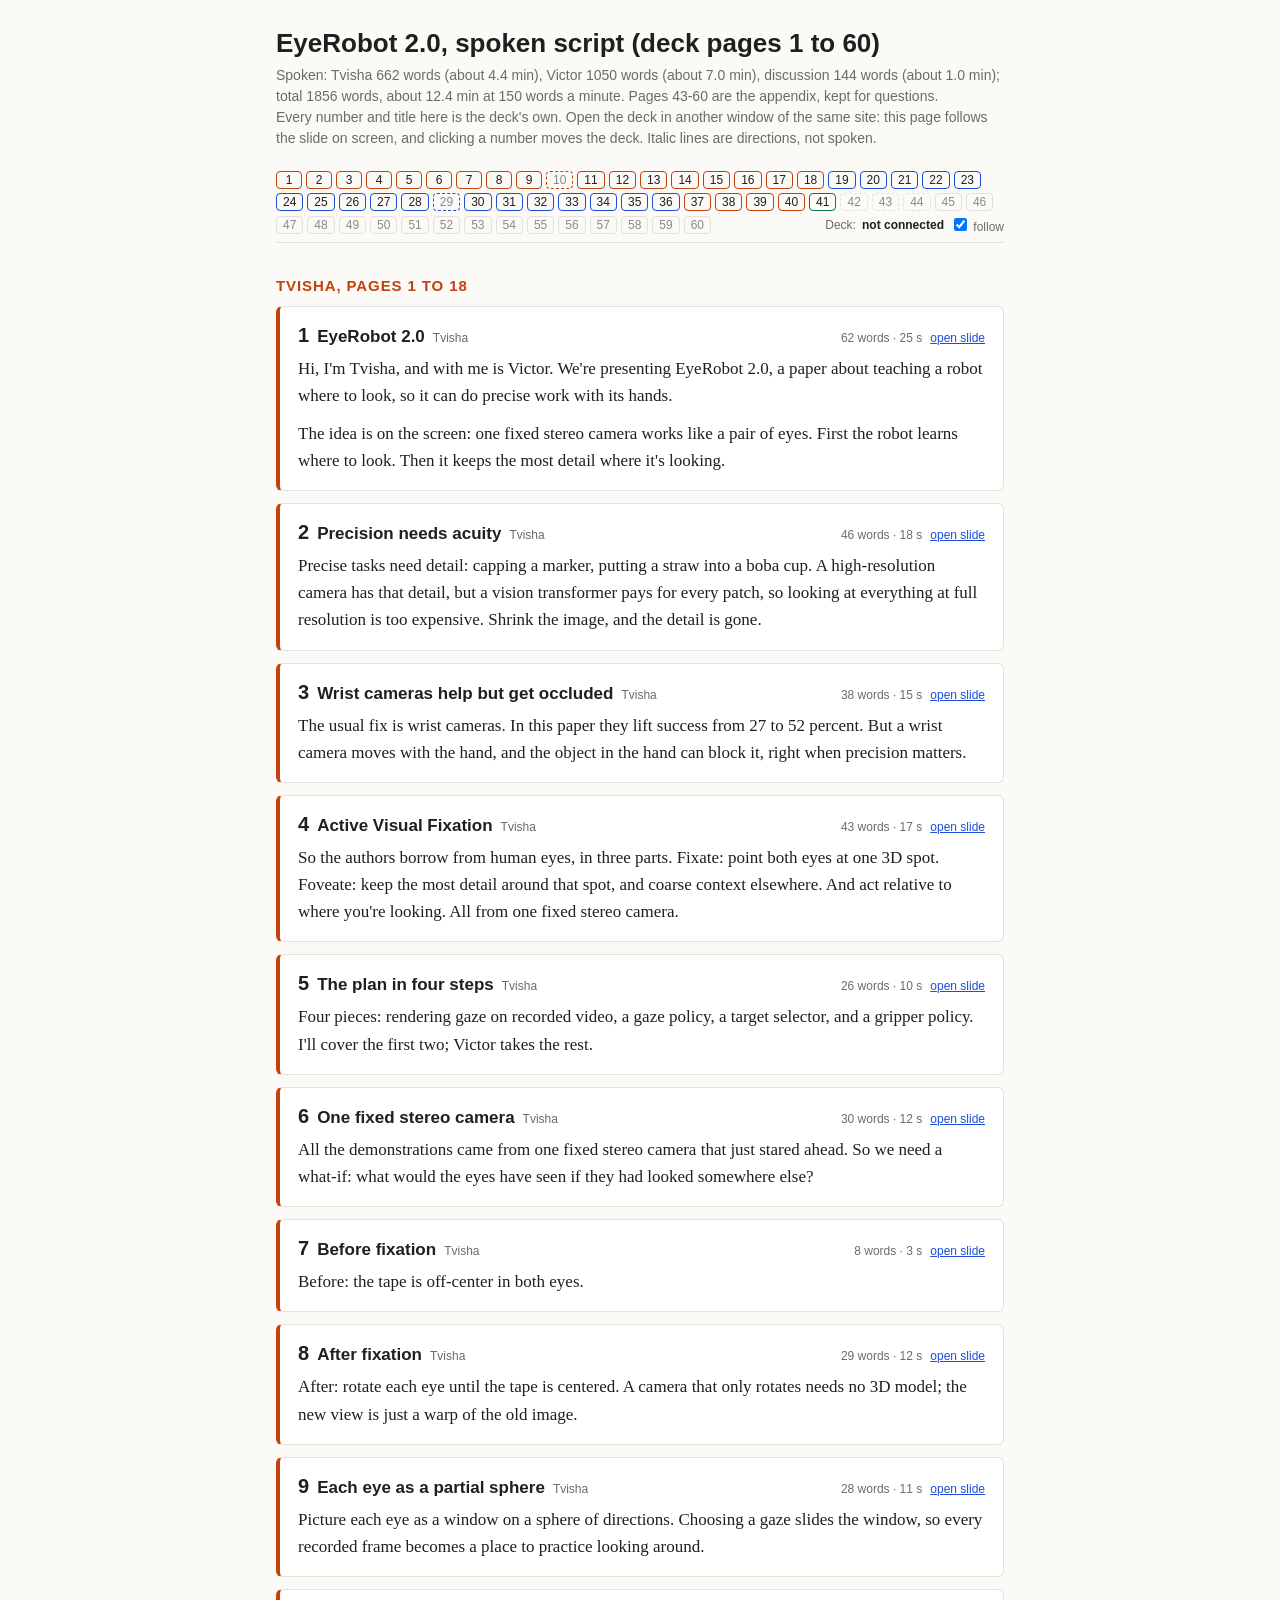
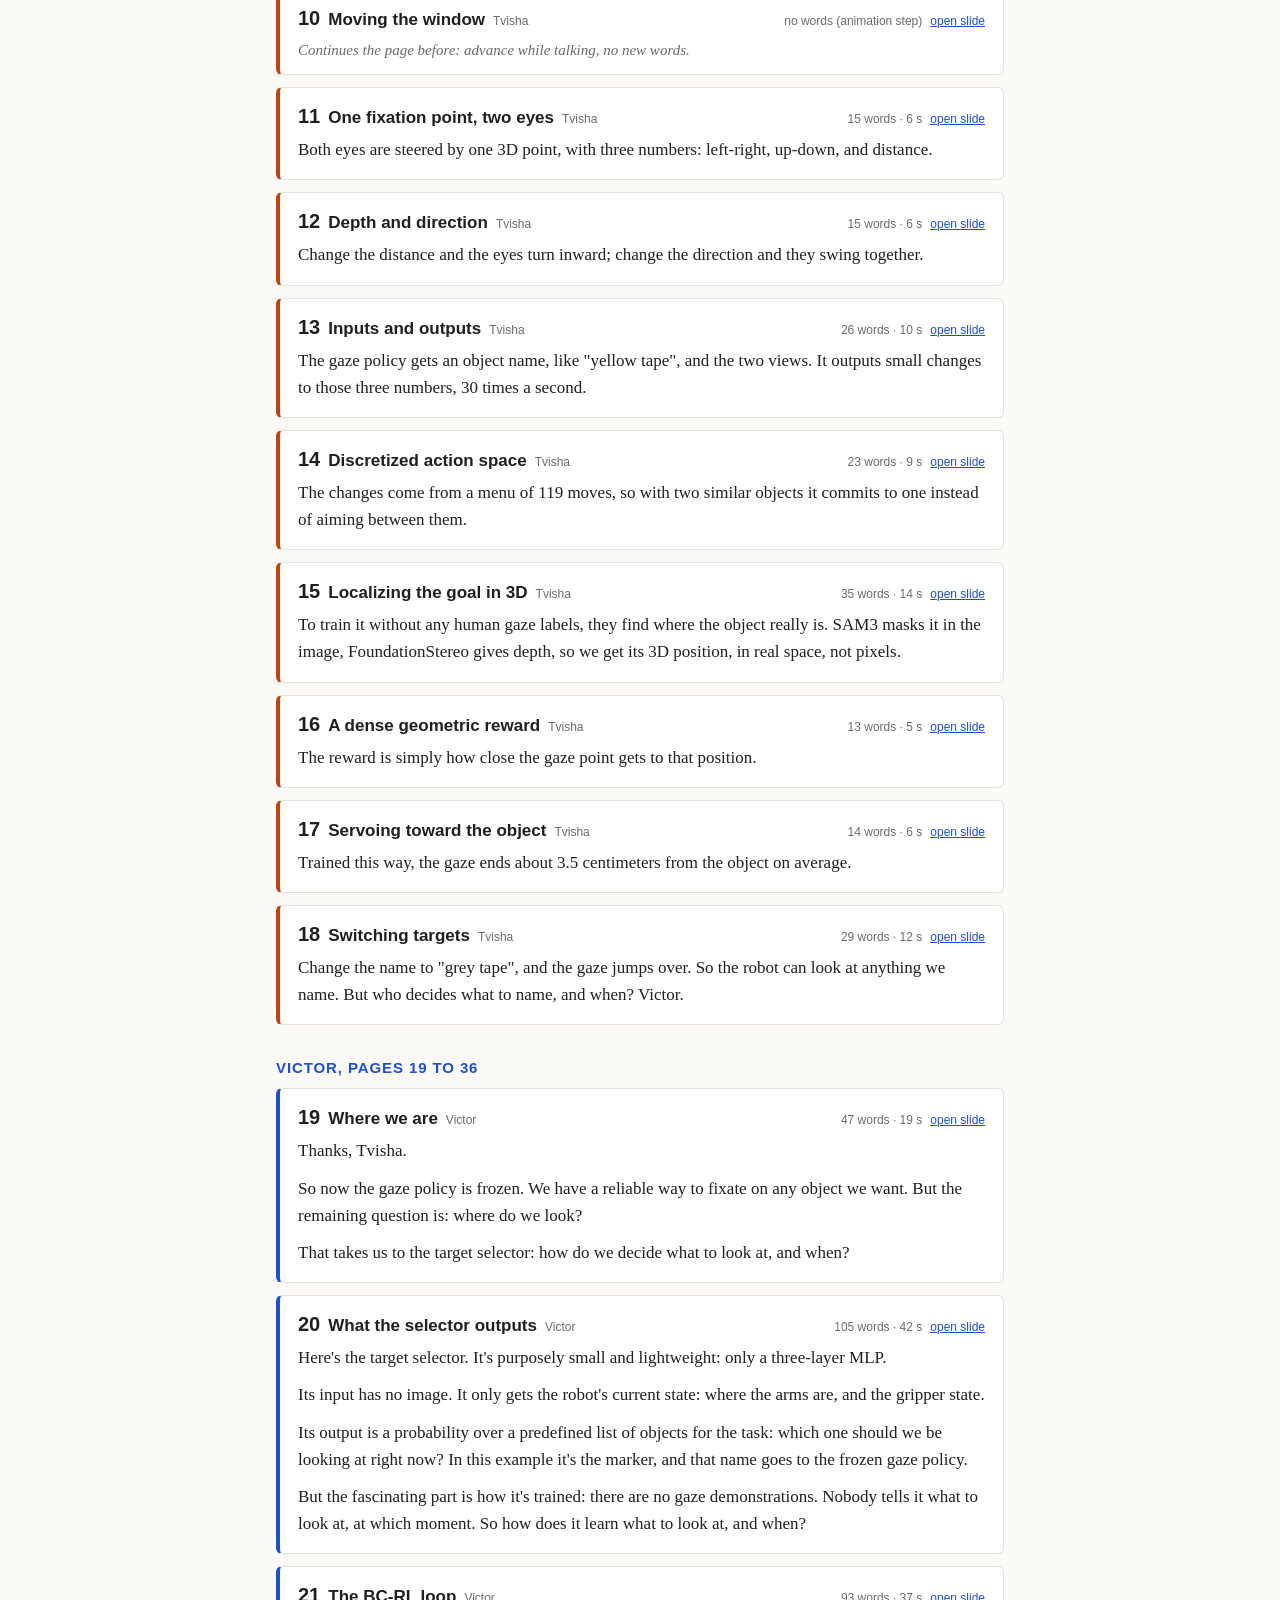
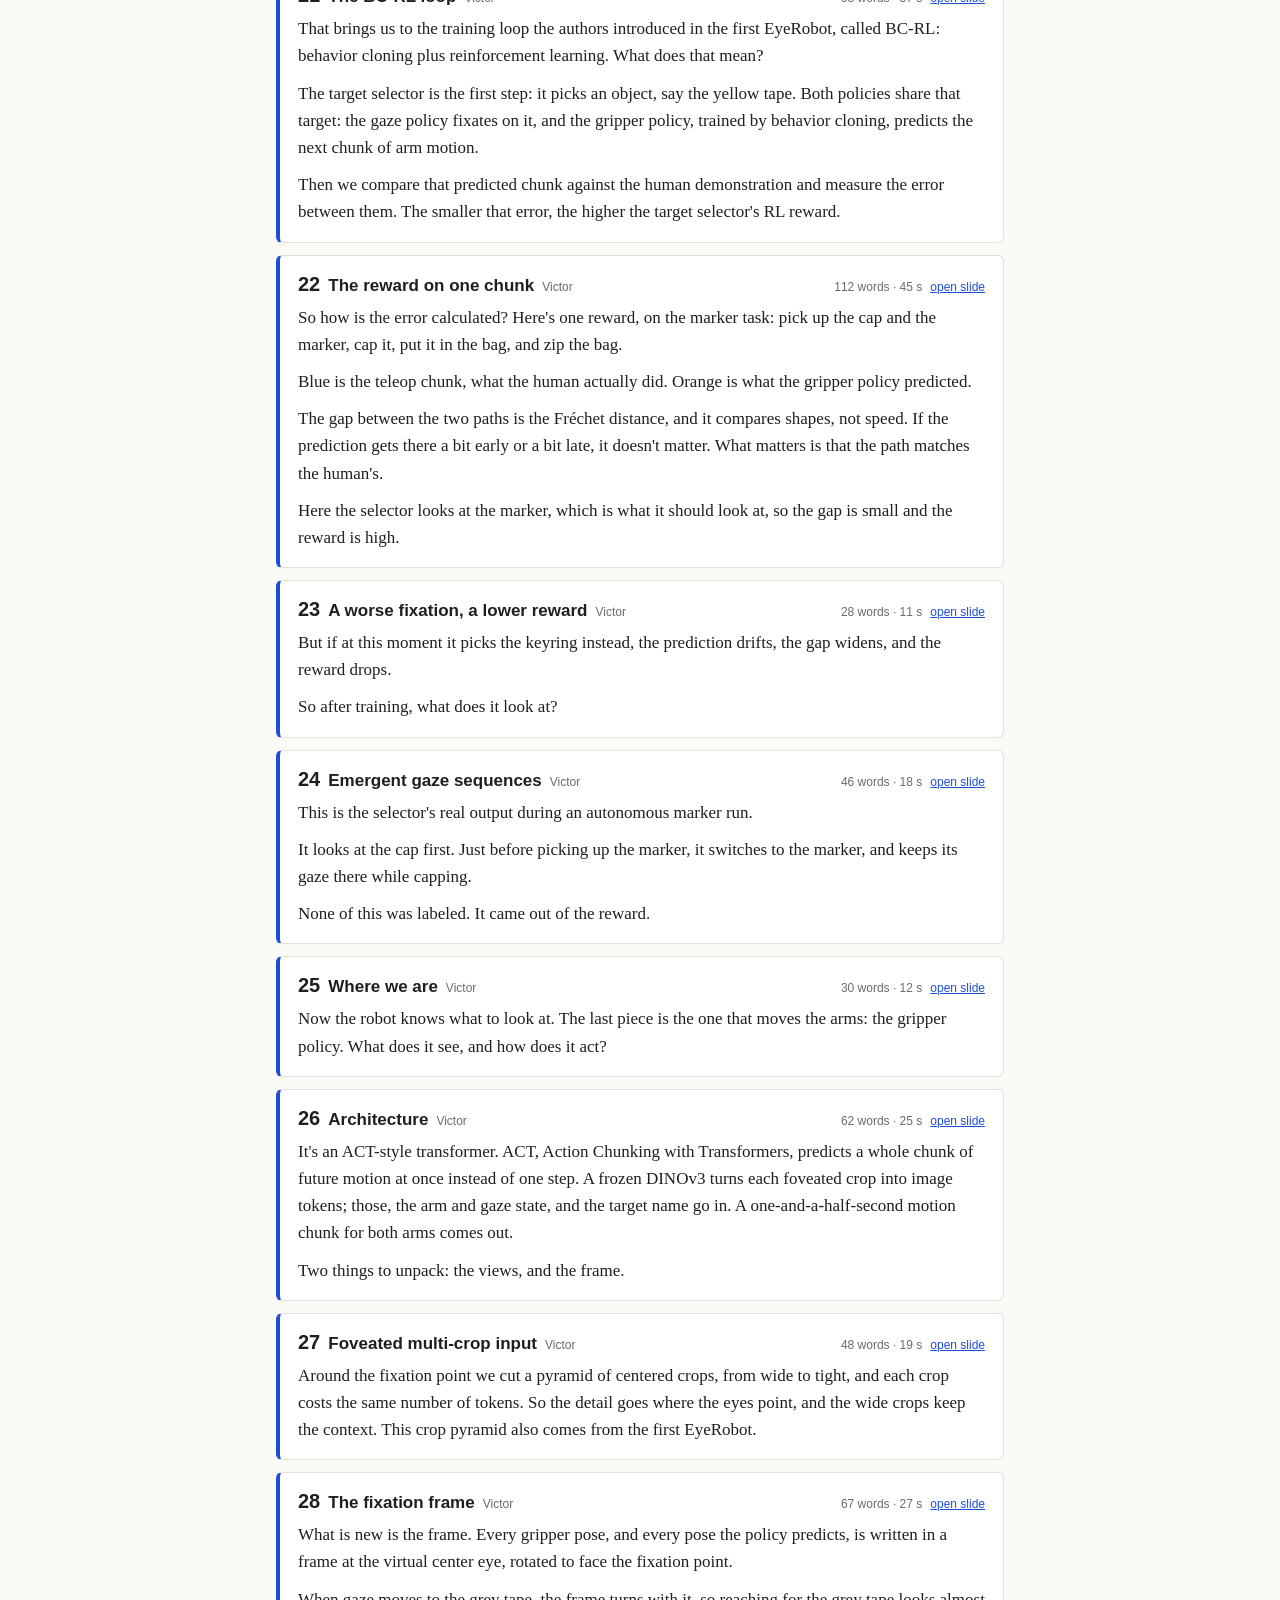
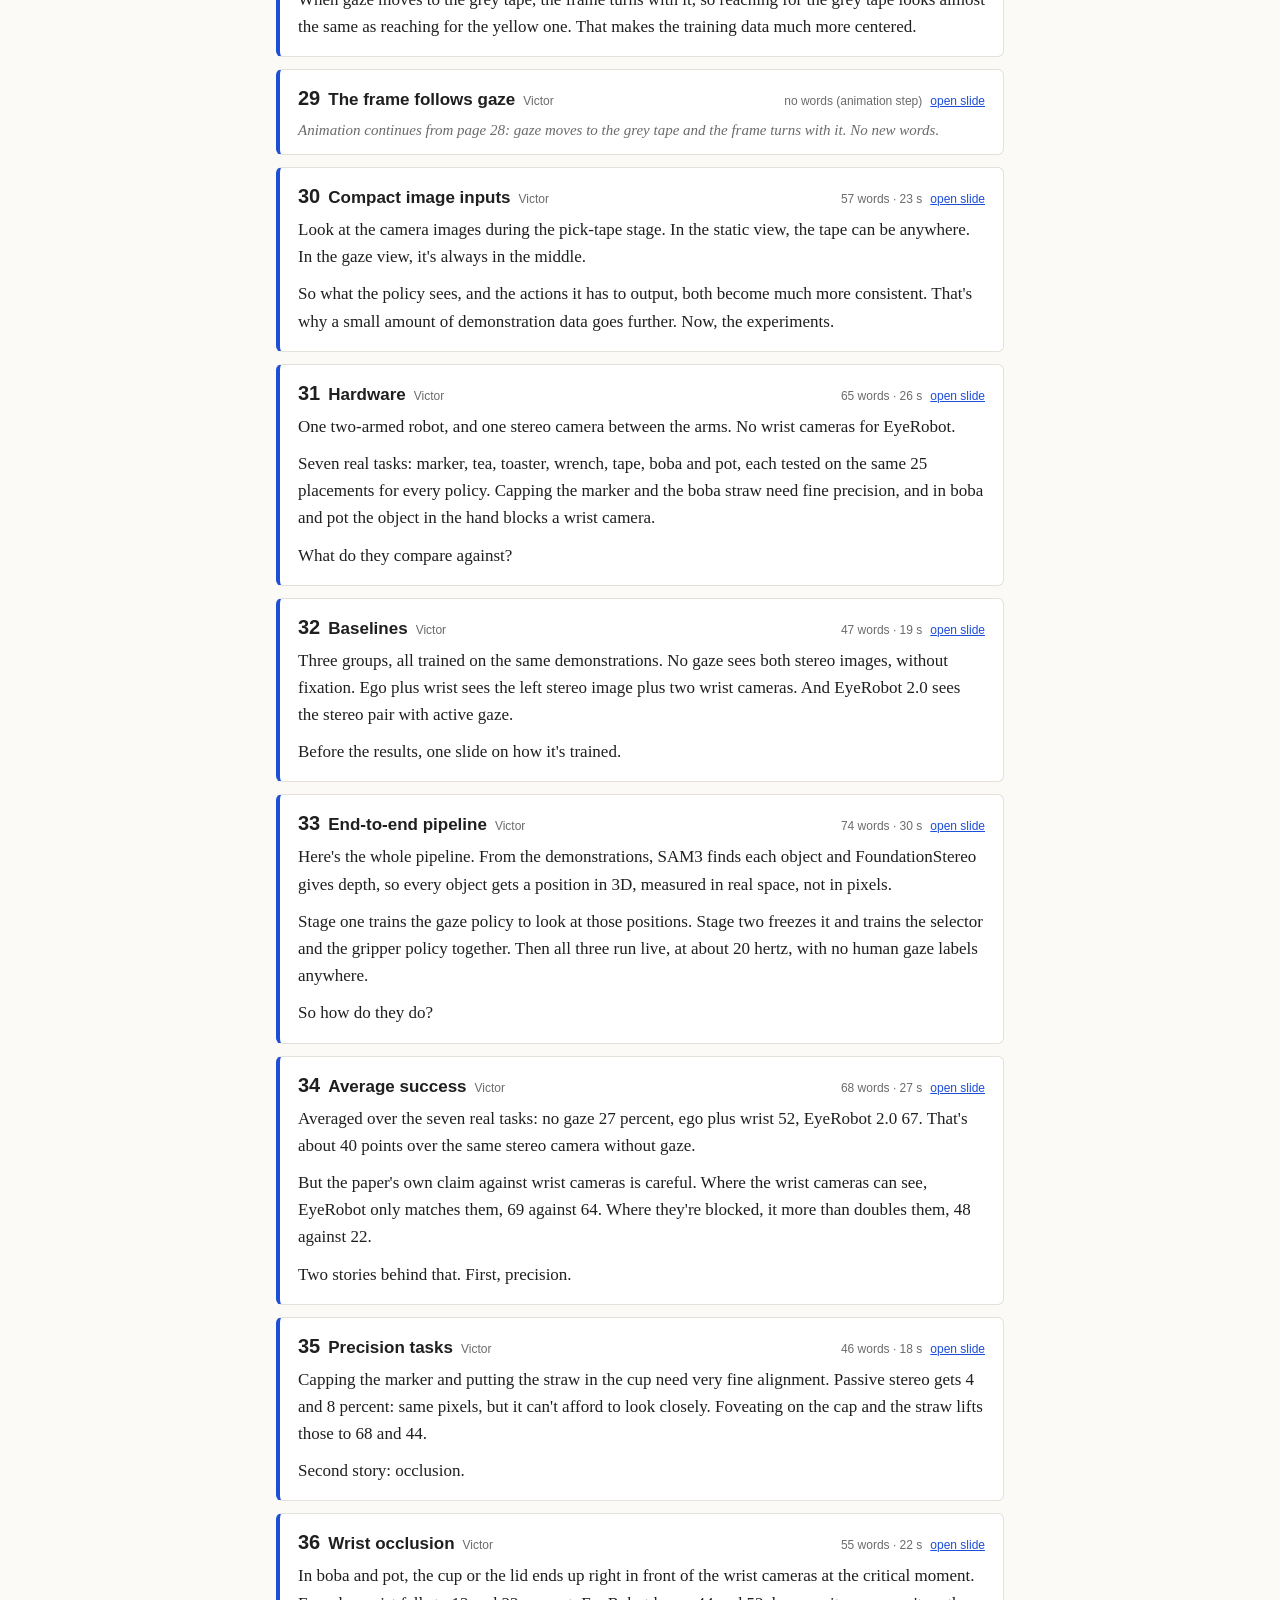
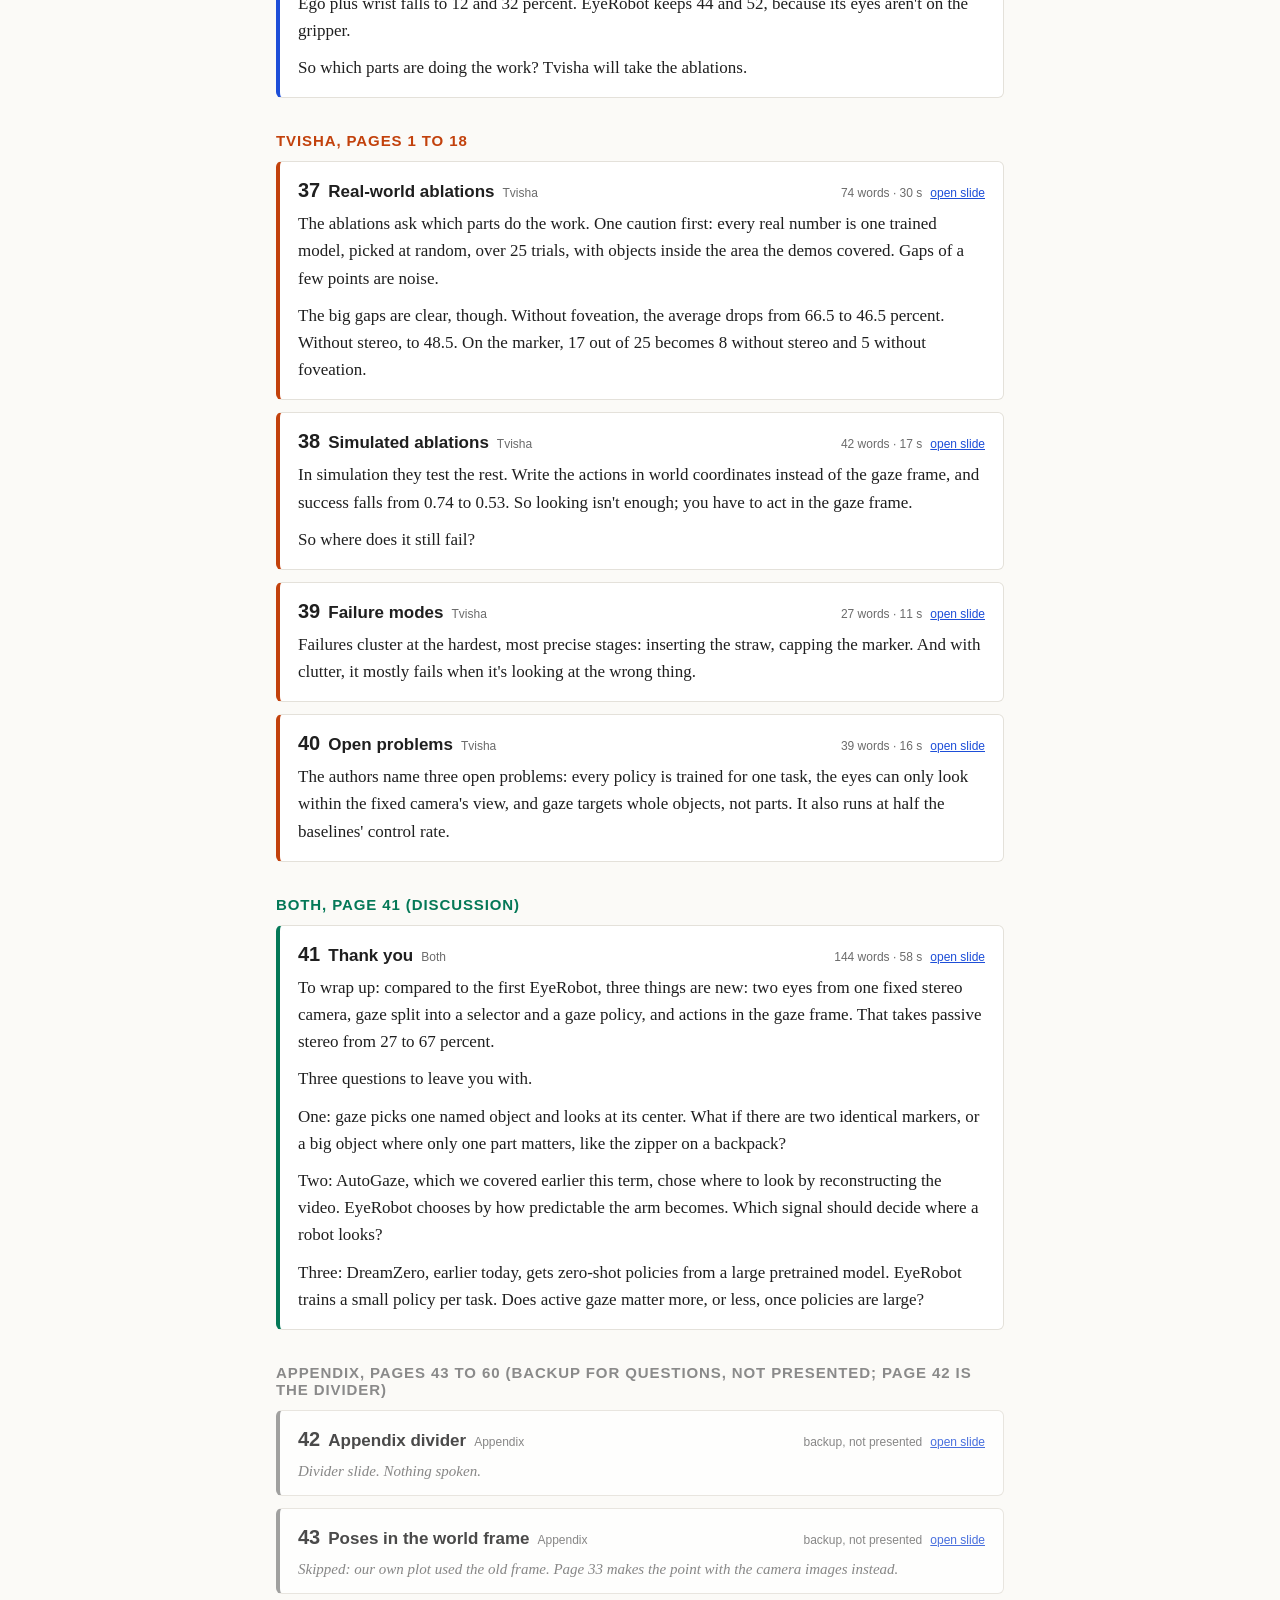
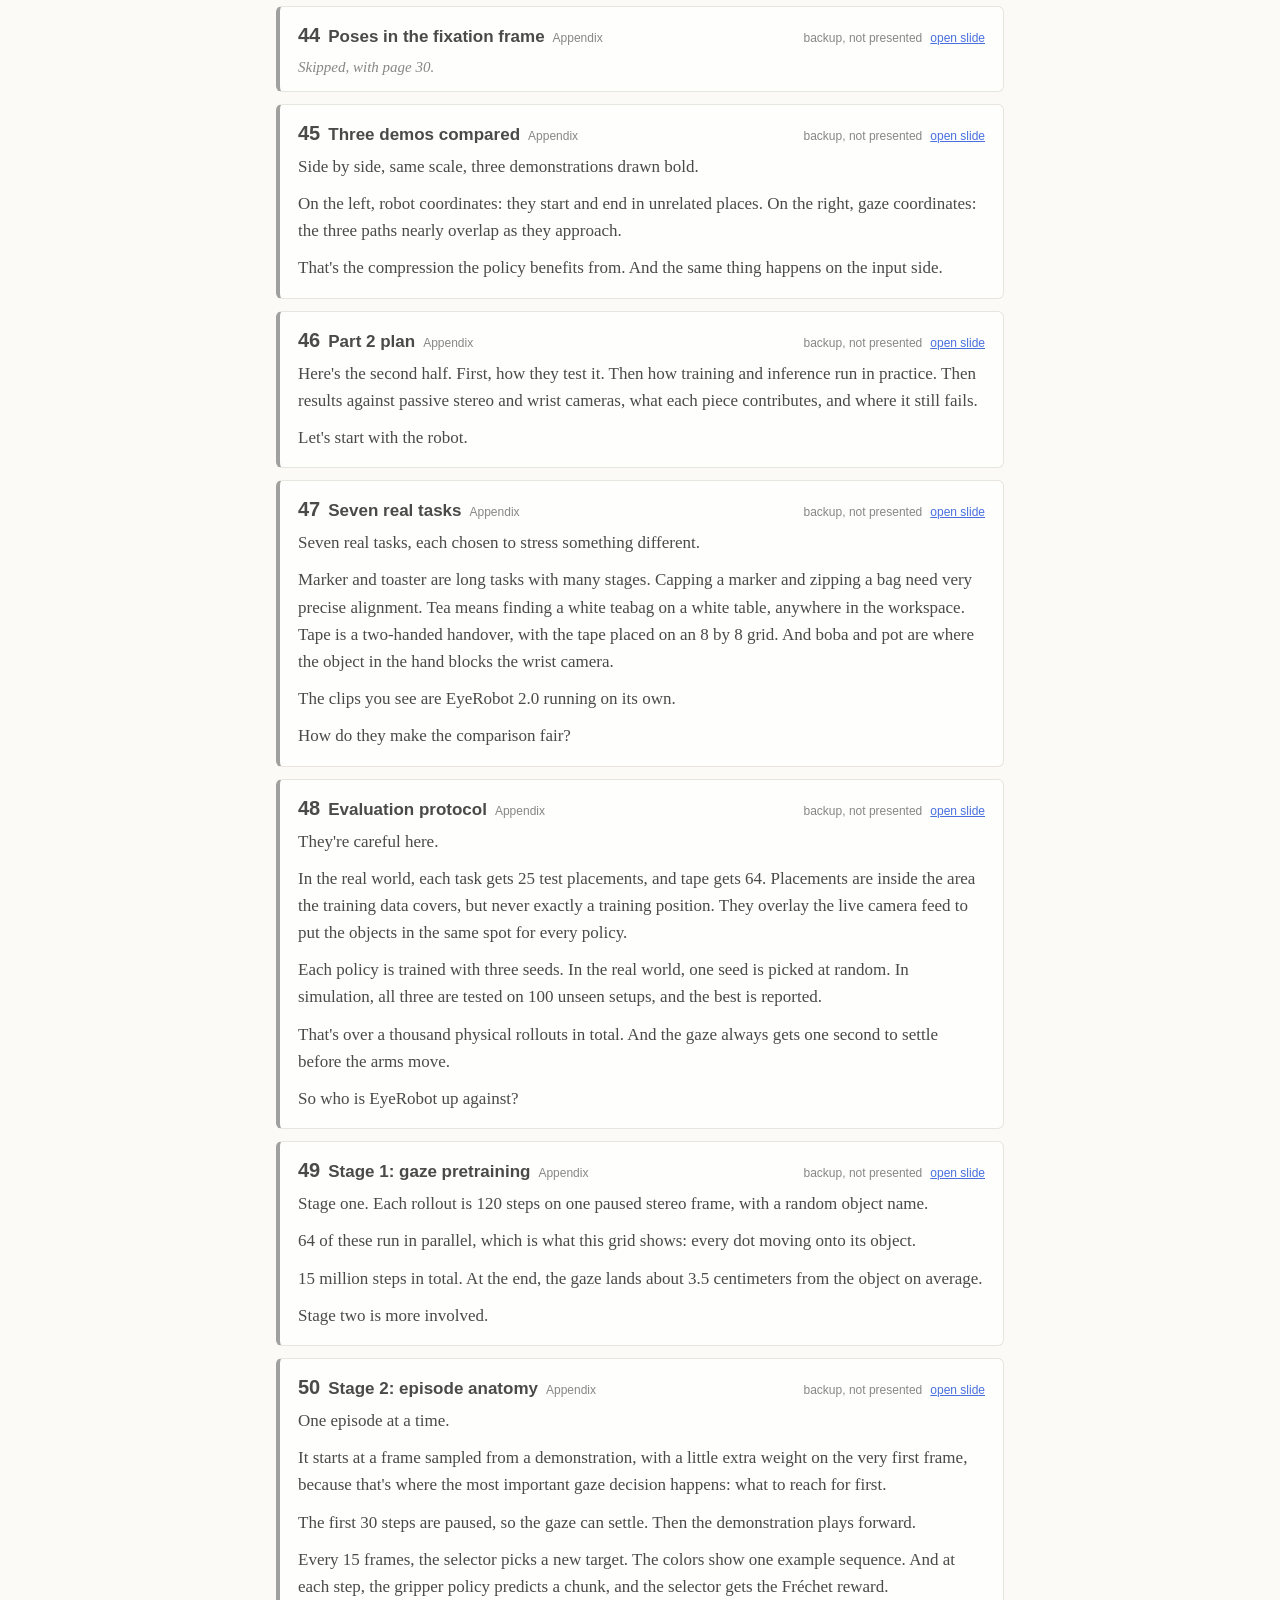
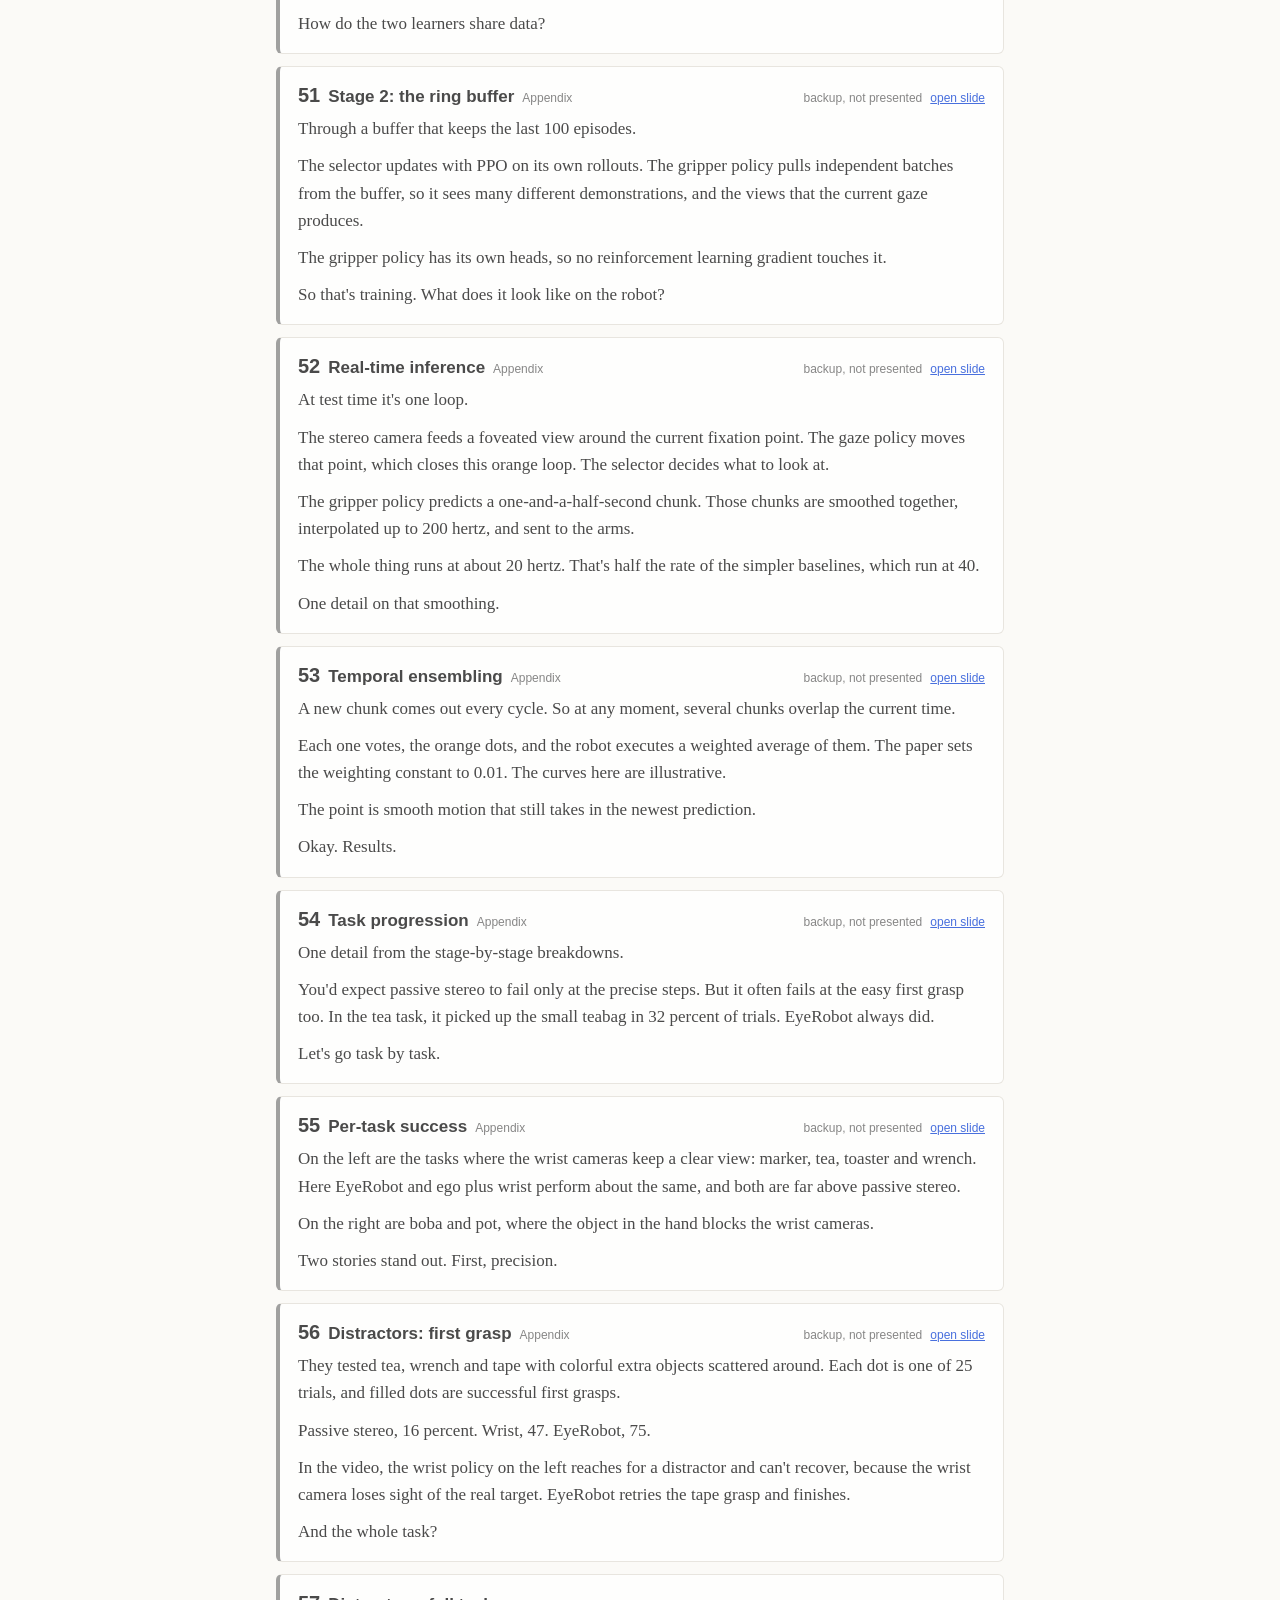
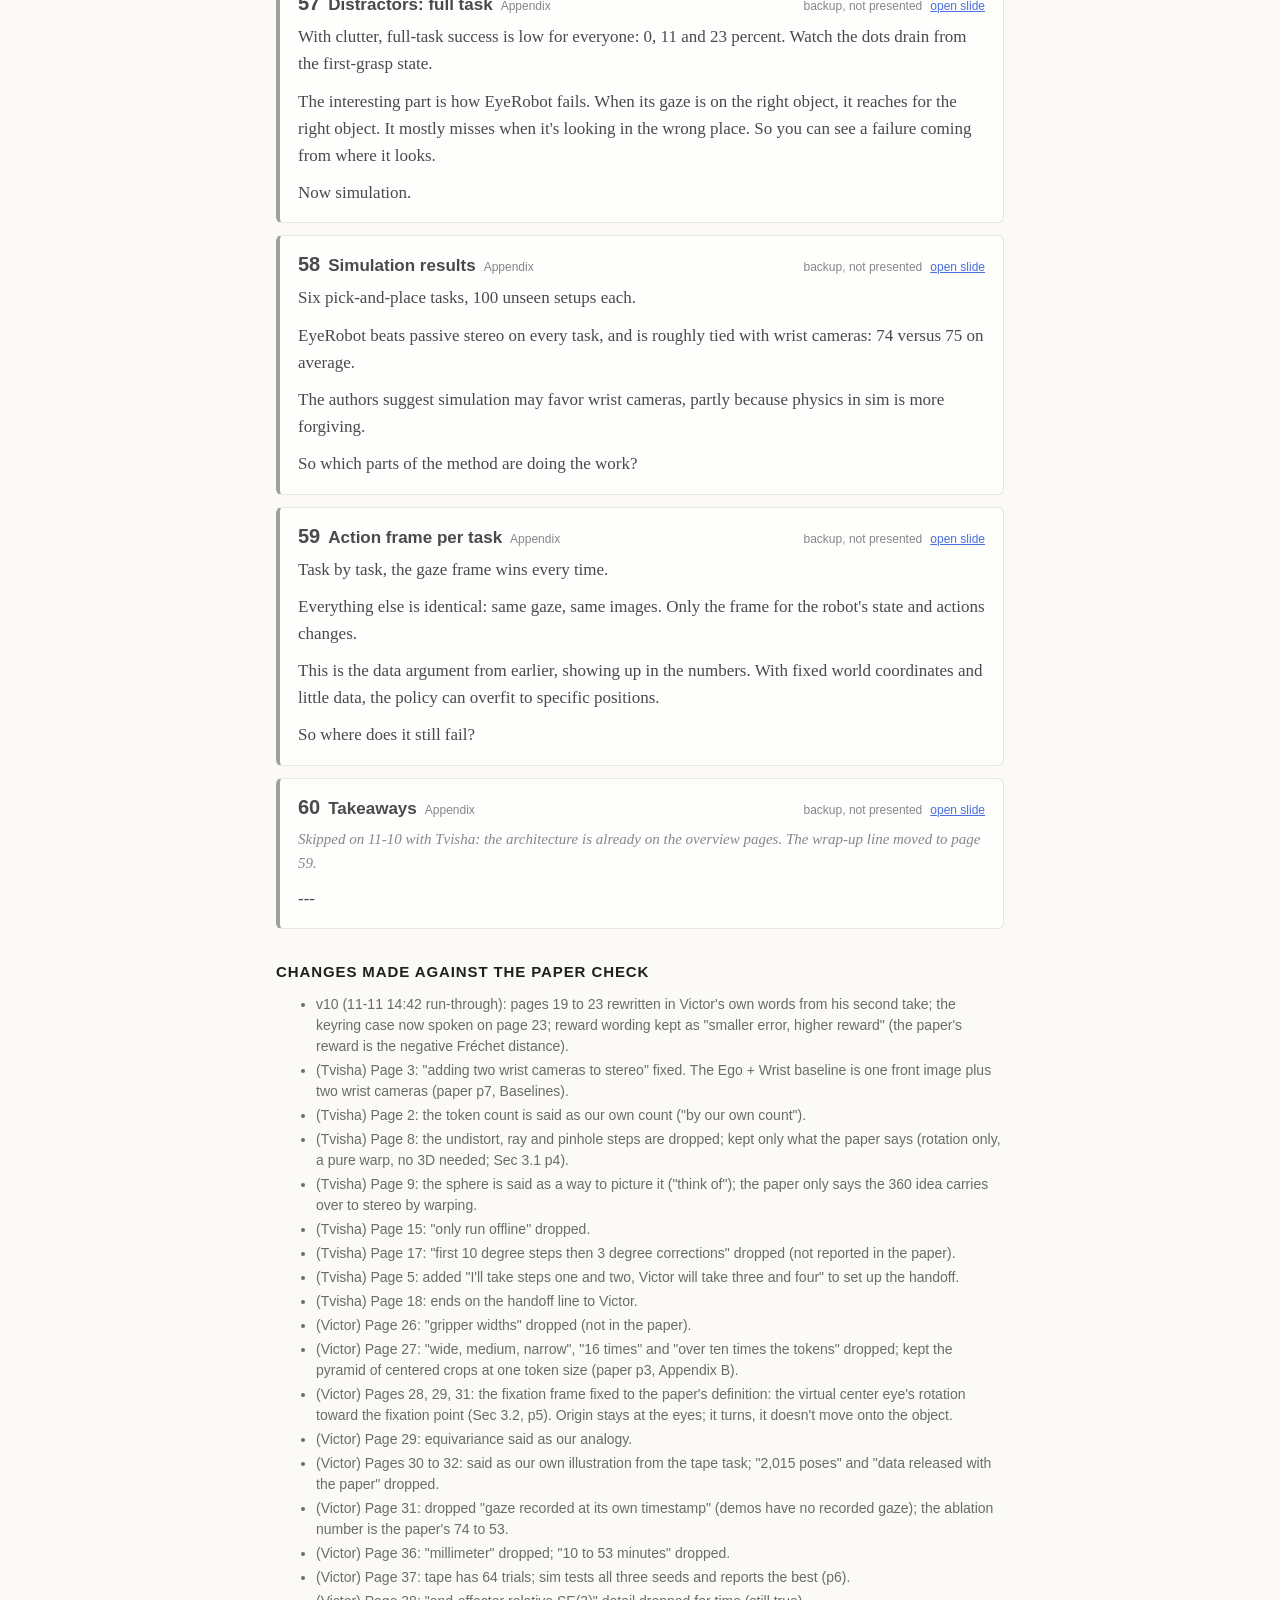
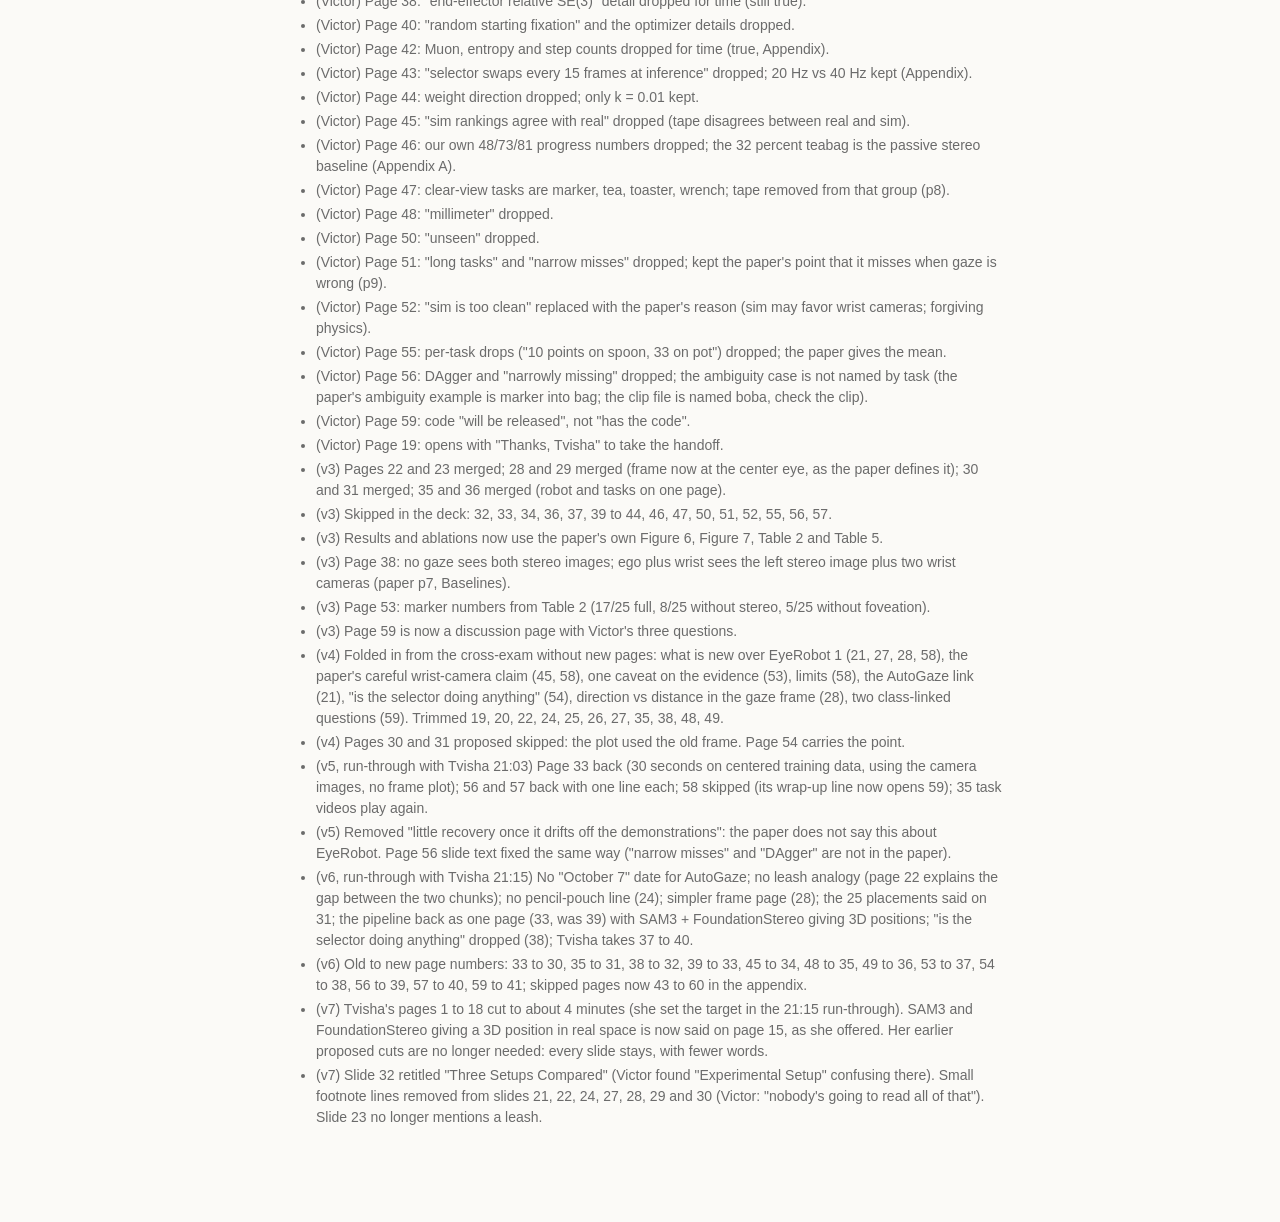
==== commit 39a3da3c: "Run-through 14:42: slide 20 says the list is fixed per task and drops 'no stage labels'; slides 22-2" ====
--- a/script/index.html
+++ b/script/index.html
@@ -27,8 +27,8 @@
 .changes{font:14px/1.5 Helvetica,Arial,sans-serif;color:var(--muted)}.changes li{margin:3px 0}
 </style></head><body><main>
 <h1>EyeRobot 2.0, spoken script (deck pages 1 to 60)</h1>
-<p class="sub">Spoken: Tvisha 662 words (about 4.4 min), Victor 992 words (about 6.6 min), discussion 144 words (about 1.0 min); total 1798 words, about 12.0 min at 150 words a minute. Pages 43-60 are the appendix, kept for questions.<br>Every number and title here is the deck's own. Open the deck in another window of the same site: this page follows the slide on screen, and clicking a number moves the deck. Italic lines are directions, not spoken.</p>
-<nav><a class="tvisha" href="#p1" data-goto="1" title="EyeRobot 2.0">1</a><a class="tvisha" href="#p2" data-goto="2" title="Precision needs acuity">2</a><a class="tvisha" href="#p3" data-goto="3" title="Wrist cameras help but get occluded">3</a><a class="tvisha" href="#p4" data-goto="4" title="Active Visual Fixation">4</a><a class="tvisha" href="#p5" data-goto="5" title="The plan in four steps">5</a><a class="tvisha" href="#p6" data-goto="6" title="One fixed stereo camera">6</a><a class="tvisha" href="#p7" data-goto="7" title="Before fixation">7</a><a class="tvisha" href="#p8" data-goto="8" title="After fixation">8</a><a class="tvisha" href="#p9" data-goto="9" title="Each eye as a partial sphere">9</a><a class="tvisha silent" href="#p10" data-goto="10" title="Moving the window">10</a><a class="tvisha" href="#p11" data-goto="11" title="One fixation point, two eyes">11</a><a class="tvisha" href="#p12" data-goto="12" title="Depth and direction">12</a><a class="tvisha" href="#p13" data-goto="13" title="Inputs and outputs">13</a><a class="tvisha" href="#p14" data-goto="14" title="Discretized action space">14</a><a class="tvisha" href="#p15" data-goto="15" title="Localizing the goal in 3D">15</a><a class="tvisha" href="#p16" data-goto="16" title="A dense geometric reward">16</a><a class="tvisha" href="#p17" data-goto="17" title="Servoing toward the object">17</a><a class="tvisha" href="#p18" data-goto="18" title="Switching targets">18</a><a class="victor" href="#p19" data-goto="19" title="Where we are">19</a><a class="victor" href="#p20" data-goto="20" title="What the selector outputs">20</a><a class="victor" href="#p21" data-goto="21" title="The BC-RL loop">21</a><a class="victor" href="#p22" data-goto="22" title="The reward on one chunk">22</a><a class="victor silent" href="#p23" data-goto="23" title="A worse fixation, a lower reward">23</a><a class="victor" href="#p24" data-goto="24" title="Emergent gaze sequences">24</a><a class="victor" href="#p25" data-goto="25" title="Where we are">25</a><a class="victor" href="#p26" data-goto="26" title="Architecture">26</a><a class="victor" href="#p27" data-goto="27" title="Foveated multi-crop input">27</a><a class="victor" href="#p28" data-goto="28" title="The fixation frame">28</a><a class="victor silent" href="#p29" data-goto="29" title="The frame follows gaze">29</a><a class="victor" href="#p30" data-goto="30" title="Compact image inputs">30</a><a class="victor" href="#p31" data-goto="31" title="Hardware">31</a><a class="victor" href="#p32" data-goto="32" title="Baselines">32</a><a class="victor" href="#p33" data-goto="33" title="End-to-end pipeline">33</a><a class="victor" href="#p34" data-goto="34" title="Average success">34</a><a class="victor" href="#p35" data-goto="35" title="Precision tasks">35</a><a class="victor" href="#p36" data-goto="36" title="Wrist occlusion">36</a><a class="tvisha" href="#p37" data-goto="37" title="Real-world ablations">37</a><a class="tvisha" href="#p38" data-goto="38" title="Simulated ablations">38</a><a class="tvisha" href="#p39" data-goto="39" title="Failure modes">39</a><a class="tvisha" href="#p40" data-goto="40" title="Open problems">40</a><a class="both" href="#p41" data-goto="41" title="Thank you">41</a><a class="appendix silent" href="#p42" data-goto="42" title="Appendix divider">42</a><a class="appendix silent" href="#p43" data-goto="43" title="Poses in the world frame">43</a><a class="appendix silent" href="#p44" data-goto="44" title="Poses in the fixation frame">44</a><a class="appendix" href="#p45" data-goto="45" title="Three demos compared">45</a><a class="appendix" href="#p46" data-goto="46" title="Part 2 plan">46</a><a class="appendix" href="#p47" data-goto="47" title="Seven real tasks">47</a><a class="appendix" href="#p48" data-goto="48" title="Evaluation protocol">48</a><a class="appendix" href="#p49" data-goto="49" title="Stage 1: gaze pretraining">49</a><a class="appendix" href="#p50" data-goto="50" title="Stage 2: episode anatomy">50</a><a class="appendix" href="#p51" data-goto="51" title="Stage 2: the ring buffer">51</a><a class="appendix" href="#p52" data-goto="52" title="Real-time inference">52</a><a class="appendix" href="#p53" data-goto="53" title="Temporal ensembling">53</a><a class="appendix" href="#p54" data-goto="54" title="Task progression">54</a><a class="appendix" href="#p55" data-goto="55" title="Per-task success">55</a><a class="appendix" href="#p56" data-goto="56" title="Distractors: first grasp">56</a><a class="appendix" href="#p57" data-goto="57" title="Distractors: full task">57</a><a class="appendix" href="#p58" data-goto="58" title="Simulation results">58</a><a class="appendix" href="#p59" data-goto="59" title="Action frame per task">59</a><a class="appendix" href="#p60" data-goto="60" title="Takeaways">60</a><span id="sync">Deck: <b id="deckstate">not connected</b> <label><input type="checkbox" id="follow" checked> follow</label></span></nav>
+<p class="sub">Spoken: Tvisha 662 words (about 4.4 min), Victor 1050 words (about 7.0 min), discussion 144 words (about 1.0 min); total 1856 words, about 12.4 min at 150 words a minute. Pages 43-60 are the appendix, kept for questions.<br>Every number and title here is the deck's own. Open the deck in another window of the same site: this page follows the slide on screen, and clicking a number moves the deck. Italic lines are directions, not spoken.</p>
+<nav><a class="tvisha" href="#p1" data-goto="1" title="EyeRobot 2.0">1</a><a class="tvisha" href="#p2" data-goto="2" title="Precision needs acuity">2</a><a class="tvisha" href="#p3" data-goto="3" title="Wrist cameras help but get occluded">3</a><a class="tvisha" href="#p4" data-goto="4" title="Active Visual Fixation">4</a><a class="tvisha" href="#p5" data-goto="5" title="The plan in four steps">5</a><a class="tvisha" href="#p6" data-goto="6" title="One fixed stereo camera">6</a><a class="tvisha" href="#p7" data-goto="7" title="Before fixation">7</a><a class="tvisha" href="#p8" data-goto="8" title="After fixation">8</a><a class="tvisha" href="#p9" data-goto="9" title="Each eye as a partial sphere">9</a><a class="tvisha silent" href="#p10" data-goto="10" title="Moving the window">10</a><a class="tvisha" href="#p11" data-goto="11" title="One fixation point, two eyes">11</a><a class="tvisha" href="#p12" data-goto="12" title="Depth and direction">12</a><a class="tvisha" href="#p13" data-goto="13" title="Inputs and outputs">13</a><a class="tvisha" href="#p14" data-goto="14" title="Discretized action space">14</a><a class="tvisha" href="#p15" data-goto="15" title="Localizing the goal in 3D">15</a><a class="tvisha" href="#p16" data-goto="16" title="A dense geometric reward">16</a><a class="tvisha" href="#p17" data-goto="17" title="Servoing toward the object">17</a><a class="tvisha" href="#p18" data-goto="18" title="Switching targets">18</a><a class="victor" href="#p19" data-goto="19" title="Where we are">19</a><a class="victor" href="#p20" data-goto="20" title="What the selector outputs">20</a><a class="victor" href="#p21" data-goto="21" title="The BC-RL loop">21</a><a class="victor" href="#p22" data-goto="22" title="The reward on one chunk">22</a><a class="victor" href="#p23" data-goto="23" title="A worse fixation, a lower reward">23</a><a class="victor" href="#p24" data-goto="24" title="Emergent gaze sequences">24</a><a class="victor" href="#p25" data-goto="25" title="Where we are">25</a><a class="victor" href="#p26" data-goto="26" title="Architecture">26</a><a class="victor" href="#p27" data-goto="27" title="Foveated multi-crop input">27</a><a class="victor" href="#p28" data-goto="28" title="The fixation frame">28</a><a class="victor silent" href="#p29" data-goto="29" title="The frame follows gaze">29</a><a class="victor" href="#p30" data-goto="30" title="Compact image inputs">30</a><a class="victor" href="#p31" data-goto="31" title="Hardware">31</a><a class="victor" href="#p32" data-goto="32" title="Baselines">32</a><a class="victor" href="#p33" data-goto="33" title="End-to-end pipeline">33</a><a class="victor" href="#p34" data-goto="34" title="Average success">34</a><a class="victor" href="#p35" data-goto="35" title="Precision tasks">35</a><a class="victor" href="#p36" data-goto="36" title="Wrist occlusion">36</a><a class="tvisha" href="#p37" data-goto="37" title="Real-world ablations">37</a><a class="tvisha" href="#p38" data-goto="38" title="Simulated ablations">38</a><a class="tvisha" href="#p39" data-goto="39" title="Failure modes">39</a><a class="tvisha" href="#p40" data-goto="40" title="Open problems">40</a><a class="both" href="#p41" data-goto="41" title="Thank you">41</a><a class="appendix silent" href="#p42" data-goto="42" title="Appendix divider">42</a><a class="appendix silent" href="#p43" data-goto="43" title="Poses in the world frame">43</a><a class="appendix silent" href="#p44" data-goto="44" title="Poses in the fixation frame">44</a><a class="appendix" href="#p45" data-goto="45" title="Three demos compared">45</a><a class="appendix" href="#p46" data-goto="46" title="Part 2 plan">46</a><a class="appendix" href="#p47" data-goto="47" title="Seven real tasks">47</a><a class="appendix" href="#p48" data-goto="48" title="Evaluation protocol">48</a><a class="appendix" href="#p49" data-goto="49" title="Stage 1: gaze pretraining">49</a><a class="appendix" href="#p50" data-goto="50" title="Stage 2: episode anatomy">50</a><a class="appendix" href="#p51" data-goto="51" title="Stage 2: the ring buffer">51</a><a class="appendix" href="#p52" data-goto="52" title="Real-time inference">52</a><a class="appendix" href="#p53" data-goto="53" title="Temporal ensembling">53</a><a class="appendix" href="#p54" data-goto="54" title="Task progression">54</a><a class="appendix" href="#p55" data-goto="55" title="Per-task success">55</a><a class="appendix" href="#p56" data-goto="56" title="Distractors: first grasp">56</a><a class="appendix" href="#p57" data-goto="57" title="Distractors: full task">57</a><a class="appendix" href="#p58" data-goto="58" title="Simulation results">58</a><a class="appendix" href="#p59" data-goto="59" title="Action frame per task">59</a><a class="appendix" href="#p60" data-goto="60" title="Takeaways">60</a><span id="sync">Deck: <b id="deckstate">not connected</b> <label><input type="checkbox" id="follow" checked> follow</label></span></nav>
 <h2 class="part tvisha">TVISHA, pages 1 to 18</h2><section class="page tvisha" id="p1" data-n="1">
 <header><a class="num" href="../index.html?state=1" target="deck" data-goto="1" title="Show this slide in the deck">1</a><span class="name">EyeRobot 2.0</span><span class="who">Tvisha</span>
 <span class="meta">62 words · 25 s</span><a class="open" href="../index.html?state=1" target="deck">open slide</a></header>
@@ -85,20 +85,20 @@
 <span class="meta">29 words · 12 s</span><a class="open" href="../index.html?state=18" target="deck">open slide</a></header>
 <p>Change the name to &quot;grey tape&quot;, and the gaze jumps over. So the robot can look at anything we name. But who decides what to name, and when? Victor.</p></section><h2 class="part victor">VICTOR, pages 19 to 36</h2><section class="page victor" id="p19" data-n="19">
 <header><a class="num" href="../index.html?state=19" target="deck" data-goto="19" title="Show this slide in the deck">19</a><span class="name">Where we are</span><span class="who">Victor</span>
-<span class="meta">51 words · 20 s</span><a class="open" href="../index.html?state=19" target="deck">open slide</a></header>
-<p>Thanks, Tvisha.</p><p>So the gaze policy can now look at any object we name, and from here on it is frozen. Two pieces are left: the target selector and the gripper policy. First, the target selector: it decides which object to look at, and when, so the gripper policy can act.</p></section><section class="page victor" id="p20" data-n="20">
+<span class="meta">47 words · 19 s</span><a class="open" href="../index.html?state=19" target="deck">open slide</a></header>
+<p>Thanks, Tvisha.</p><p>So now the gaze policy is frozen. We have a reliable way to fixate on any object we want. But the remaining question is: where do we look?</p><p>That takes us to the target selector: how do we decide what to look at, and when?</p></section><section class="page victor" id="p20" data-n="20">
 <header><a class="num" href="../index.html?state=20" target="deck" data-goto="20" title="Show this slide in the deck">20</a><span class="name">What the selector outputs</span><span class="who">Victor</span>
-<span class="meta">70 words · 28 s</span><a class="open" href="../index.html?state=20" target="deck">open slide</a></header>
-<p>Start with its inputs and outputs. The selector is deliberately tiny, a three-layer MLP.</p><p>Its input is only the robot&#x27;s own state: where the arms and grippers are. It never sees an image.</p><p>Its output is a probability for each object on the task&#x27;s list; here, the marker. That name is the prompt for the frozen gaze policy.</p><p>Nobody tells it when to look where. So how does it learn?</p></section><section class="page victor" id="p21" data-n="21">
+<span class="meta">105 words · 42 s</span><a class="open" href="../index.html?state=20" target="deck">open slide</a></header>
+<p>Here&#x27;s the target selector. It&#x27;s purposely small and lightweight: only a three-layer MLP.</p><p>Its input has no image. It only gets the robot&#x27;s current state: where the arms are, and the gripper state.</p><p>Its output is a probability over a predefined list of objects for the task: which one should we be looking at right now? In this example it&#x27;s the marker, and that name goes to the frozen gaze policy.</p><p>But the fascinating part is how it&#x27;s trained: there are no gaze demonstrations. Nobody tells it what to look at, at which moment. So how does it learn what to look at, and when?</p></section><section class="page victor" id="p21" data-n="21">
 <header><a class="num" href="../index.html?state=21" target="deck" data-goto="21" title="Show this slide in the deck">21</a><span class="name">The BC-RL loop</span><span class="who">Victor</span>
-<span class="meta">84 words · 34 s</span><a class="open" href="../index.html?state=21" target="deck">open slide</a></header>
-<p>With a loop the authors bring over from the first EyeRobot, called BC-RL: behavior cloning plus reinforcement learning.</p><p>The selector first picks an object. Both policies share that target and the fixated views: the gaze policy keeps the eyes on the object, and the gripper policy, trained by behavior cloning, predicts the next chunk of arm motion.</p><p>The reward is how close that predicted chunk is to what the human actually did in the demonstration. That closeness is the target selector&#x27;s reinforcement learning reward.</p></section><section class="page victor" id="p22" data-n="22">
+<span class="meta">93 words · 37 s</span><a class="open" href="../index.html?state=21" target="deck">open slide</a></header>
+<p>That brings us to the training loop the authors introduced in the first EyeRobot, called BC-RL: behavior cloning plus reinforcement learning. What does that mean?</p><p>The target selector is the first step: it picks an object, say the yellow tape. Both policies share that target: the gaze policy fixates on it, and the gripper policy, trained by behavior cloning, predicts the next chunk of arm motion.</p><p>Then we compare that predicted chunk against the human demonstration and measure the error between them. The smaller that error, the higher the target selector&#x27;s RL reward.</p></section><section class="page victor" id="p22" data-n="22">
 <header><a class="num" href="../index.html?state=22" target="deck" data-goto="22" title="Show this slide in the deck">22</a><span class="name">The reward on one chunk</span><span class="who">Victor</span>
-<span class="meta">122 words · 49 s</span><a class="open" href="../index.html?state=22" target="deck">open slide</a></header>
-<p>Here&#x27;s one reward. Blue is the chunk of motion the human did; orange is what the gripper policy predicted.</p><p>The gap between the two paths is a Fréchet distance. Comparing shapes means: walk along both paths from start to end, each at its own pace and never backwards, paced to stay as close as possible. The largest gap you can&#x27;t avoid is the distance. So a prediction on the right route, a little early or late, still scores well; one heading somewhere else does not. The smaller the gap, the higher the reward.</p><p>If the selector looks at the wrong thing, say the keyring, the prediction drifts, the gap grows, and the reward drops. So after training, what does it look at?</p></section><section class="page victor silent" id="p23" data-n="23">
+<span class="meta">112 words · 45 s</span><a class="open" href="../index.html?state=22" target="deck">open slide</a></header>
+<p>So how is the error calculated? Here&#x27;s one reward, on the marker task: pick up the cap and the marker, cap it, put it in the bag, and zip the bag.</p><p>Blue is the teleop chunk, what the human actually did. Orange is what the gripper policy predicted.</p><p>The gap between the two paths is the Fréchet distance, and it compares shapes, not speed. If the prediction gets there a bit early or a bit late, it doesn&#x27;t matter. What matters is that the path matches the human&#x27;s.</p><p>Here the selector looks at the marker, which is what it should look at, so the gap is small and the reward is high.</p></section><section class="page victor" id="p23" data-n="23">
 <header><a class="num" href="../index.html?state=23" target="deck" data-goto="23" title="Show this slide in the deck">23</a><span class="name">A worse fixation, a lower reward</span><span class="who">Victor</span>
-<span class="meta">no words (animation step)</span><a class="open" href="../index.html?state=23" target="deck">open slide</a></header>
-<p class="dir">Animation continues from page 22: the worse fixation and the bigger gap. No new words.</p></section><section class="page victor" id="p24" data-n="24">
+<span class="meta">28 words · 11 s</span><a class="open" href="../index.html?state=23" target="deck">open slide</a></header>
+<p>But if at this moment it picks the keyring instead, the prediction drifts, the gap widens, and the reward drops.</p><p>So after training, what does it look at?</p></section><section class="page victor" id="p24" data-n="24">
 <header><a class="num" href="../index.html?state=24" target="deck" data-goto="24" title="Show this slide in the deck">24</a><span class="name">Emergent gaze sequences</span><span class="who">Victor</span>
 <span class="meta">46 words · 18 s</span><a class="open" href="../index.html?state=24" target="deck">open slide</a></header>
 <p>This is the selector&#x27;s real output during an autonomous marker run.</p><p>It looks at the cap first. Just before picking up the marker, it switches to the marker, and keeps its gaze there while capping.</p><p>None of this was labeled. It came out of the reward.</p></section><section class="page victor" id="p25" data-n="25">
@@ -210,7 +210,7 @@
 <header><a class="num" href="../index.html?state=60" target="deck" data-goto="60" title="Show this slide in the deck">60</a><span class="name">Takeaways</span><span class="who">Appendix</span>
 <span class="meta">backup, not presented</span><a class="open" href="../index.html?state=60" target="deck">open slide</a></header>
 <p class="dir">Skipped on 11-10 with Tvisha: the architecture is already on the overview pages. The wrap-up line moved to page 59.</p><p>---</p></section>
-<h2 class="part">Changes made against the paper check</h2><ul class="changes"><li>(Tvisha) Page 3: &quot;adding two wrist cameras to stereo&quot; fixed. The Ego + Wrist baseline is one front image plus two wrist cameras (paper p7, Baselines).</li><li>(Tvisha) Page 2: the token count is said as our own count (&quot;by our own count&quot;).</li><li>(Tvisha) Page 8: the undistort, ray and pinhole steps are dropped; kept only what the paper says (rotation only, a pure warp, no 3D needed; Sec 3.1 p4).</li><li>(Tvisha) Page 9: the sphere is said as a way to picture it (&quot;think of&quot;); the paper only says the 360 idea carries over to stereo by warping.</li><li>(Tvisha) Page 15: &quot;only run offline&quot; dropped.</li><li>(Tvisha) Page 17: &quot;first 10 degree steps then 3 degree corrections&quot; dropped (not reported in the paper).</li><li>(Tvisha) Page 5: added &quot;I&#x27;ll take steps one and two, Victor will take three and four&quot; to set up the handoff.</li><li>(Tvisha) Page 18: ends on the handoff line to Victor.</li><li>(Victor) Page 26: &quot;gripper widths&quot; dropped (not in the paper).</li><li>(Victor) Page 27: &quot;wide, medium, narrow&quot;, &quot;16 times&quot; and &quot;over ten times the tokens&quot; dropped; kept the pyramid of centered crops at one token size (paper p3, Appendix B).</li><li>(Victor) Pages 28, 29, 31: the fixation frame fixed to the paper&#x27;s definition: the virtual center eye&#x27;s rotation toward the fixation point (Sec 3.2, p5). Origin stays at the eyes; it turns, it doesn&#x27;t move onto the object.</li><li>(Victor) Page 29: equivariance said as our analogy.</li><li>(Victor) Pages 30 to 32: said as our own illustration from the tape task; &quot;2,015 poses&quot; and &quot;data released with the paper&quot; dropped.</li><li>(Victor) Page 31: dropped &quot;gaze recorded at its own timestamp&quot; (demos have no recorded gaze); the ablation number is the paper&#x27;s 74 to 53.</li><li>(Victor) Page 36: &quot;millimeter&quot; dropped; &quot;10 to 53 minutes&quot; dropped.</li><li>(Victor) Page 37: tape has 64 trials; sim tests all three seeds and reports the best (p6).</li><li>(Victor) Page 38: &quot;end-effector relative SE(3)&quot; detail dropped for time (still true).</li><li>(Victor) Page 40: &quot;random starting fixation&quot; and the optimizer details dropped.</li><li>(Victor) Page 42: Muon, entropy and step counts dropped for time (true, Appendix).</li><li>(Victor) Page 43: &quot;selector swaps every 15 frames at inference&quot; dropped; 20 Hz vs 40 Hz kept (Appendix).</li><li>(Victor) Page 44: weight direction dropped; only k = 0.01 kept.</li><li>(Victor) Page 45: &quot;sim rankings agree with real&quot; dropped (tape disagrees between real and sim).</li><li>(Victor) Page 46: our own 48/73/81 progress numbers dropped; the 32 percent teabag is the passive stereo baseline (Appendix A).</li><li>(Victor) Page 47: clear-view tasks are marker, tea, toaster, wrench; tape removed from that group (p8).</li><li>(Victor) Page 48: &quot;millimeter&quot; dropped.</li><li>(Victor) Page 50: &quot;unseen&quot; dropped.</li><li>(Victor) Page 51: &quot;long tasks&quot; and &quot;narrow misses&quot; dropped; kept the paper&#x27;s point that it misses when gaze is wrong (p9).</li><li>(Victor) Page 52: &quot;sim is too clean&quot; replaced with the paper&#x27;s reason (sim may favor wrist cameras; forgiving physics).</li><li>(Victor) Page 55: per-task drops (&quot;10 points on spoon, 33 on pot&quot;) dropped; the paper gives the mean.</li><li>(Victor) Page 56: DAgger and &quot;narrowly missing&quot; dropped; the ambiguity case is not named by task (the paper&#x27;s ambiguity example is marker into bag; the clip file is named boba, check the clip).</li><li>(Victor) Page 59: code &quot;will be released&quot;, not &quot;has the code&quot;.</li><li>(Victor) Page 19: opens with &quot;Thanks, Tvisha&quot; to take the handoff.</li><li>(v3) Pages 22 and 23 merged; 28 and 29 merged (frame now at the center eye, as the paper defines it); 30 and 31 merged; 35 and 36 merged (robot and tasks on one page).</li><li>(v3) Skipped in the deck: 32, 33, 34, 36, 37, 39 to 44, 46, 47, 50, 51, 52, 55, 56, 57.</li><li>(v3) Results and ablations now use the paper&#x27;s own Figure 6, Figure 7, Table 2 and Table 5.</li><li>(v3) Page 38: no gaze sees both stereo images; ego plus wrist sees the left stereo image plus two wrist cameras (paper p7, Baselines).</li><li>(v3) Page 53: marker numbers from Table 2 (17/25 full, 8/25 without stereo, 5/25 without foveation).</li><li>(v3) Page 59 is now a discussion page with Victor&#x27;s three questions.</li><li>(v4) Folded in from the cross-exam without new pages: what is new over EyeRobot 1 (21, 27, 28, 58), the paper&#x27;s careful wrist-camera claim (45, 58), one caveat on the evidence (53), limits (58), the AutoGaze link (21), &quot;is the selector doing anything&quot; (54), direction vs distance in the gaze frame (28), two class-linked questions (59). Trimmed 19, 20, 22, 24, 25, 26, 27, 35, 38, 48, 49.</li><li>(v4) Pages 30 and 31 proposed skipped: the plot used the old frame. Page 54 carries the point.</li><li>(v5, run-through with Tvisha 21:03) Page 33 back (30 seconds on centered training data, using the camera images, no frame plot); 56 and 57 back with one line each; 58 skipped (its wrap-up line now opens 59); 35 task videos play again.</li><li>(v5) Removed &quot;little recovery once it drifts off the demonstrations&quot;: the paper does not say this about EyeRobot. Page 56 slide text fixed the same way (&quot;narrow misses&quot; and &quot;DAgger&quot; are not in the paper).</li><li>(v6, run-through with Tvisha 21:15) No &quot;October 7&quot; date for AutoGaze; no leash analogy (page 22 explains the gap between the two chunks); no pencil-pouch line (24); simpler frame page (28); the 25 placements said on 31; the pipeline back as one page (33, was 39) with SAM3 + FoundationStereo giving 3D positions; &quot;is the selector doing anything&quot; dropped (38); Tvisha takes 37 to 40.</li><li>(v6) Old to new page numbers: 33 to 30, 35 to 31, 38 to 32, 39 to 33, 45 to 34, 48 to 35, 49 to 36, 53 to 37, 54 to 38, 56 to 39, 57 to 40, 59 to 41; skipped pages now 43 to 60 in the appendix.</li><li>(v7) Tvisha&#x27;s pages 1 to 18 cut to about 4 minutes (she set the target in the 21:15 run-through). SAM3 and FoundationStereo giving a 3D position in real space is now said on page 15, as she offered. Her earlier proposed cuts are no longer needed: every slide stays, with fewer words.</li><li>(v7) Slide 32 retitled &quot;Three Setups Compared&quot; (Victor found &quot;Experimental Setup&quot; confusing there). Small footnote lines removed from slides 21, 22, 24, 27, 28, 29 and 30 (Victor: &quot;nobody&#x27;s going to read all of that&quot;). Slide 23 no longer mentions a leash.</li></ul>
+<h2 class="part">Changes made against the paper check</h2><ul class="changes"><li>v10 (11-11 14:42 run-through): pages 19 to 23 rewritten in Victor&#x27;s own words from his second take; the keyring case now spoken on page 23; reward wording kept as &quot;smaller error, higher reward&quot; (the paper&#x27;s reward is the negative Fréchet distance).</li><li>(Tvisha) Page 3: &quot;adding two wrist cameras to stereo&quot; fixed. The Ego + Wrist baseline is one front image plus two wrist cameras (paper p7, Baselines).</li><li>(Tvisha) Page 2: the token count is said as our own count (&quot;by our own count&quot;).</li><li>(Tvisha) Page 8: the undistort, ray and pinhole steps are dropped; kept only what the paper says (rotation only, a pure warp, no 3D needed; Sec 3.1 p4).</li><li>(Tvisha) Page 9: the sphere is said as a way to picture it (&quot;think of&quot;); the paper only says the 360 idea carries over to stereo by warping.</li><li>(Tvisha) Page 15: &quot;only run offline&quot; dropped.</li><li>(Tvisha) Page 17: &quot;first 10 degree steps then 3 degree corrections&quot; dropped (not reported in the paper).</li><li>(Tvisha) Page 5: added &quot;I&#x27;ll take steps one and two, Victor will take three and four&quot; to set up the handoff.</li><li>(Tvisha) Page 18: ends on the handoff line to Victor.</li><li>(Victor) Page 26: &quot;gripper widths&quot; dropped (not in the paper).</li><li>(Victor) Page 27: &quot;wide, medium, narrow&quot;, &quot;16 times&quot; and &quot;over ten times the tokens&quot; dropped; kept the pyramid of centered crops at one token size (paper p3, Appendix B).</li><li>(Victor) Pages 28, 29, 31: the fixation frame fixed to the paper&#x27;s definition: the virtual center eye&#x27;s rotation toward the fixation point (Sec 3.2, p5). Origin stays at the eyes; it turns, it doesn&#x27;t move onto the object.</li><li>(Victor) Page 29: equivariance said as our analogy.</li><li>(Victor) Pages 30 to 32: said as our own illustration from the tape task; &quot;2,015 poses&quot; and &quot;data released with the paper&quot; dropped.</li><li>(Victor) Page 31: dropped &quot;gaze recorded at its own timestamp&quot; (demos have no recorded gaze); the ablation number is the paper&#x27;s 74 to 53.</li><li>(Victor) Page 36: &quot;millimeter&quot; dropped; &quot;10 to 53 minutes&quot; dropped.</li><li>(Victor) Page 37: tape has 64 trials; sim tests all three seeds and reports the best (p6).</li><li>(Victor) Page 38: &quot;end-effector relative SE(3)&quot; detail dropped for time (still true).</li><li>(Victor) Page 40: &quot;random starting fixation&quot; and the optimizer details dropped.</li><li>(Victor) Page 42: Muon, entropy and step counts dropped for time (true, Appendix).</li><li>(Victor) Page 43: &quot;selector swaps every 15 frames at inference&quot; dropped; 20 Hz vs 40 Hz kept (Appendix).</li><li>(Victor) Page 44: weight direction dropped; only k = 0.01 kept.</li><li>(Victor) Page 45: &quot;sim rankings agree with real&quot; dropped (tape disagrees between real and sim).</li><li>(Victor) Page 46: our own 48/73/81 progress numbers dropped; the 32 percent teabag is the passive stereo baseline (Appendix A).</li><li>(Victor) Page 47: clear-view tasks are marker, tea, toaster, wrench; tape removed from that group (p8).</li><li>(Victor) Page 48: &quot;millimeter&quot; dropped.</li><li>(Victor) Page 50: &quot;unseen&quot; dropped.</li><li>(Victor) Page 51: &quot;long tasks&quot; and &quot;narrow misses&quot; dropped; kept the paper&#x27;s point that it misses when gaze is wrong (p9).</li><li>(Victor) Page 52: &quot;sim is too clean&quot; replaced with the paper&#x27;s reason (sim may favor wrist cameras; forgiving physics).</li><li>(Victor) Page 55: per-task drops (&quot;10 points on spoon, 33 on pot&quot;) dropped; the paper gives the mean.</li><li>(Victor) Page 56: DAgger and &quot;narrowly missing&quot; dropped; the ambiguity case is not named by task (the paper&#x27;s ambiguity example is marker into bag; the clip file is named boba, check the clip).</li><li>(Victor) Page 59: code &quot;will be released&quot;, not &quot;has the code&quot;.</li><li>(Victor) Page 19: opens with &quot;Thanks, Tvisha&quot; to take the handoff.</li><li>(v3) Pages 22 and 23 merged; 28 and 29 merged (frame now at the center eye, as the paper defines it); 30 and 31 merged; 35 and 36 merged (robot and tasks on one page).</li><li>(v3) Skipped in the deck: 32, 33, 34, 36, 37, 39 to 44, 46, 47, 50, 51, 52, 55, 56, 57.</li><li>(v3) Results and ablations now use the paper&#x27;s own Figure 6, Figure 7, Table 2 and Table 5.</li><li>(v3) Page 38: no gaze sees both stereo images; ego plus wrist sees the left stereo image plus two wrist cameras (paper p7, Baselines).</li><li>(v3) Page 53: marker numbers from Table 2 (17/25 full, 8/25 without stereo, 5/25 without foveation).</li><li>(v3) Page 59 is now a discussion page with Victor&#x27;s three questions.</li><li>(v4) Folded in from the cross-exam without new pages: what is new over EyeRobot 1 (21, 27, 28, 58), the paper&#x27;s careful wrist-camera claim (45, 58), one caveat on the evidence (53), limits (58), the AutoGaze link (21), &quot;is the selector doing anything&quot; (54), direction vs distance in the gaze frame (28), two class-linked questions (59). Trimmed 19, 20, 22, 24, 25, 26, 27, 35, 38, 48, 49.</li><li>(v4) Pages 30 and 31 proposed skipped: the plot used the old frame. Page 54 carries the point.</li><li>(v5, run-through with Tvisha 21:03) Page 33 back (30 seconds on centered training data, using the camera images, no frame plot); 56 and 57 back with one line each; 58 skipped (its wrap-up line now opens 59); 35 task videos play again.</li><li>(v5) Removed &quot;little recovery once it drifts off the demonstrations&quot;: the paper does not say this about EyeRobot. Page 56 slide text fixed the same way (&quot;narrow misses&quot; and &quot;DAgger&quot; are not in the paper).</li><li>(v6, run-through with Tvisha 21:15) No &quot;October 7&quot; date for AutoGaze; no leash analogy (page 22 explains the gap between the two chunks); no pencil-pouch line (24); simpler frame page (28); the 25 placements said on 31; the pipeline back as one page (33, was 39) with SAM3 + FoundationStereo giving 3D positions; &quot;is the selector doing anything&quot; dropped (38); Tvisha takes 37 to 40.</li><li>(v6) Old to new page numbers: 33 to 30, 35 to 31, 38 to 32, 39 to 33, 45 to 34, 48 to 35, 49 to 36, 53 to 37, 54 to 38, 56 to 39, 57 to 40, 59 to 41; skipped pages now 43 to 60 in the appendix.</li><li>(v7) Tvisha&#x27;s pages 1 to 18 cut to about 4 minutes (she set the target in the 21:15 run-through). SAM3 and FoundationStereo giving a 3D position in real space is now said on page 15, as she offered. Her earlier proposed cuts are no longer needed: every slide stays, with fewer words.</li><li>(v7) Slide 32 retitled &quot;Three Setups Compared&quot; (Victor found &quot;Experimental Setup&quot; confusing there). Small footnote lines removed from slides 21, 22, 24, 27, 28, 29 and 30 (Victor: &quot;nobody&#x27;s going to read all of that&quot;). Slide 23 no longer mentions a leash.</li></ul>
 </main><script>
 (function () {
   let ch = null; try { ch = new BroadcastChannel('eyerobot-script') } catch (e) {}
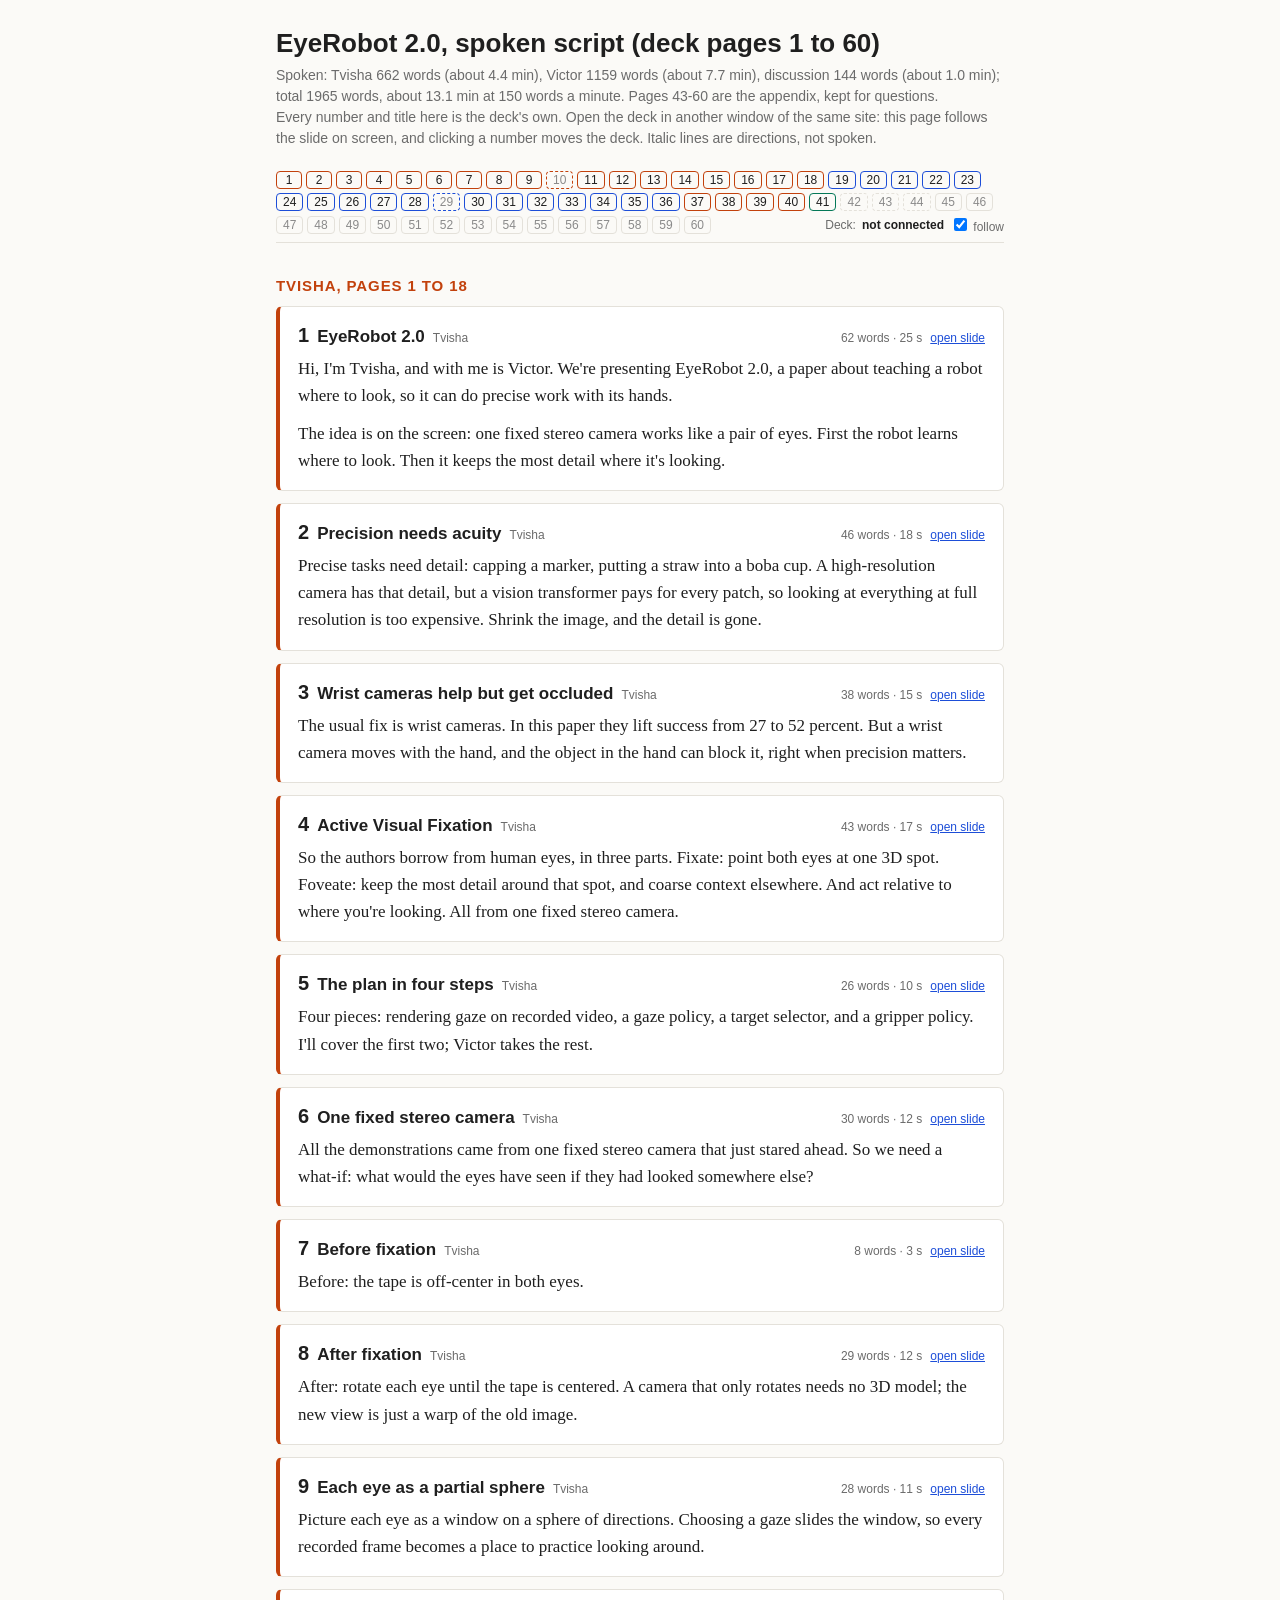
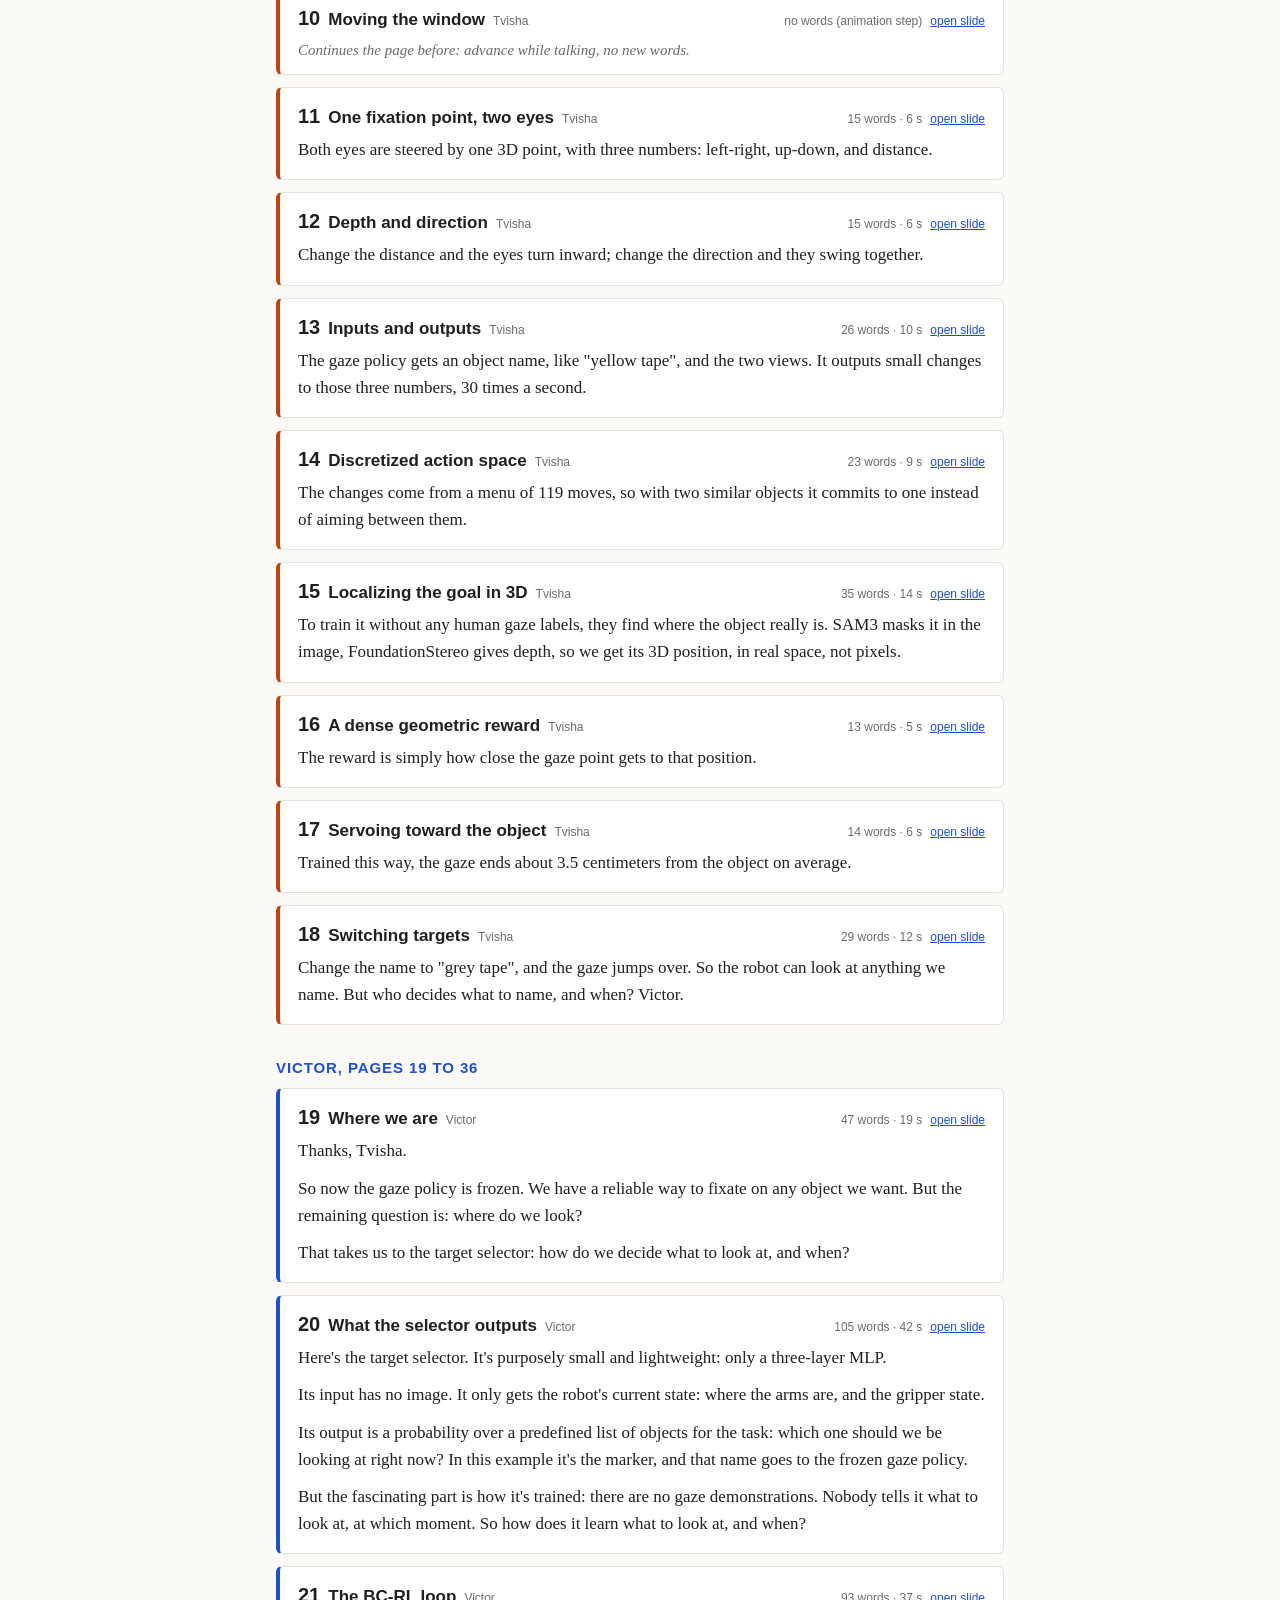
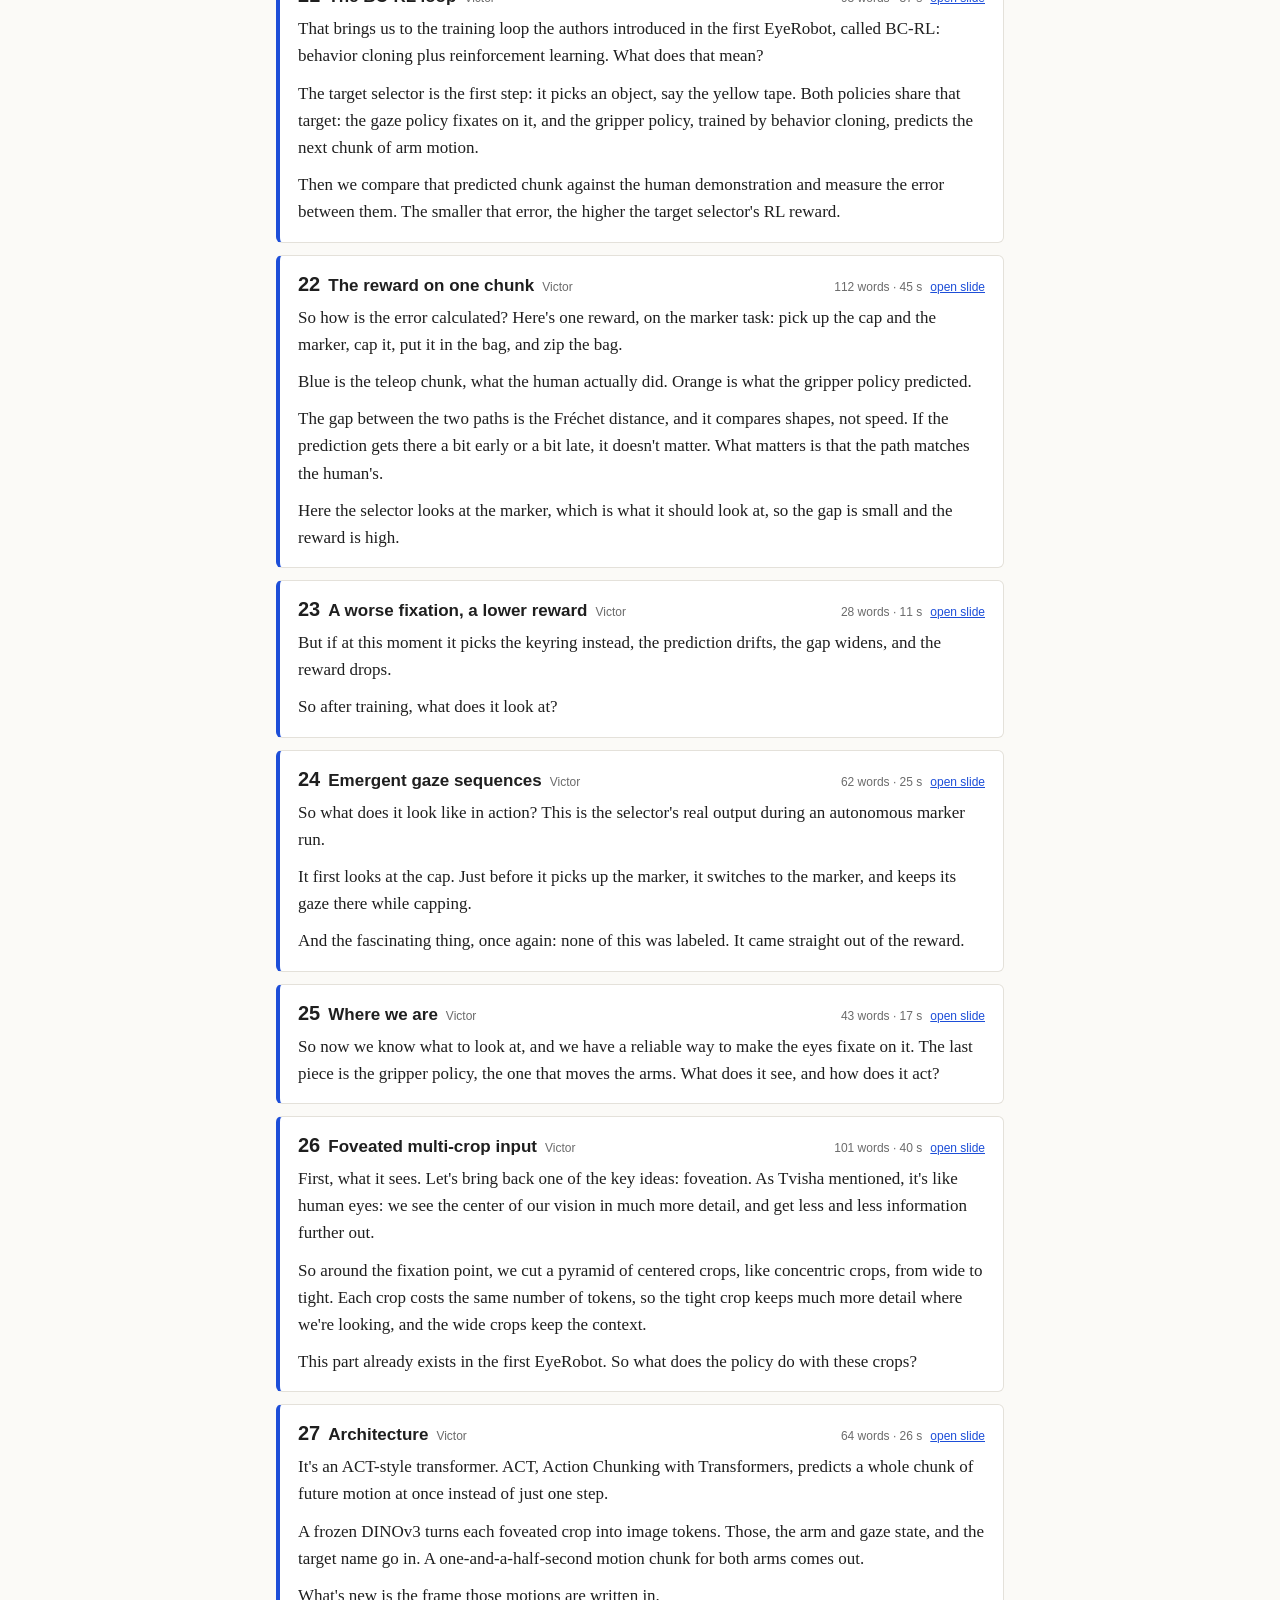
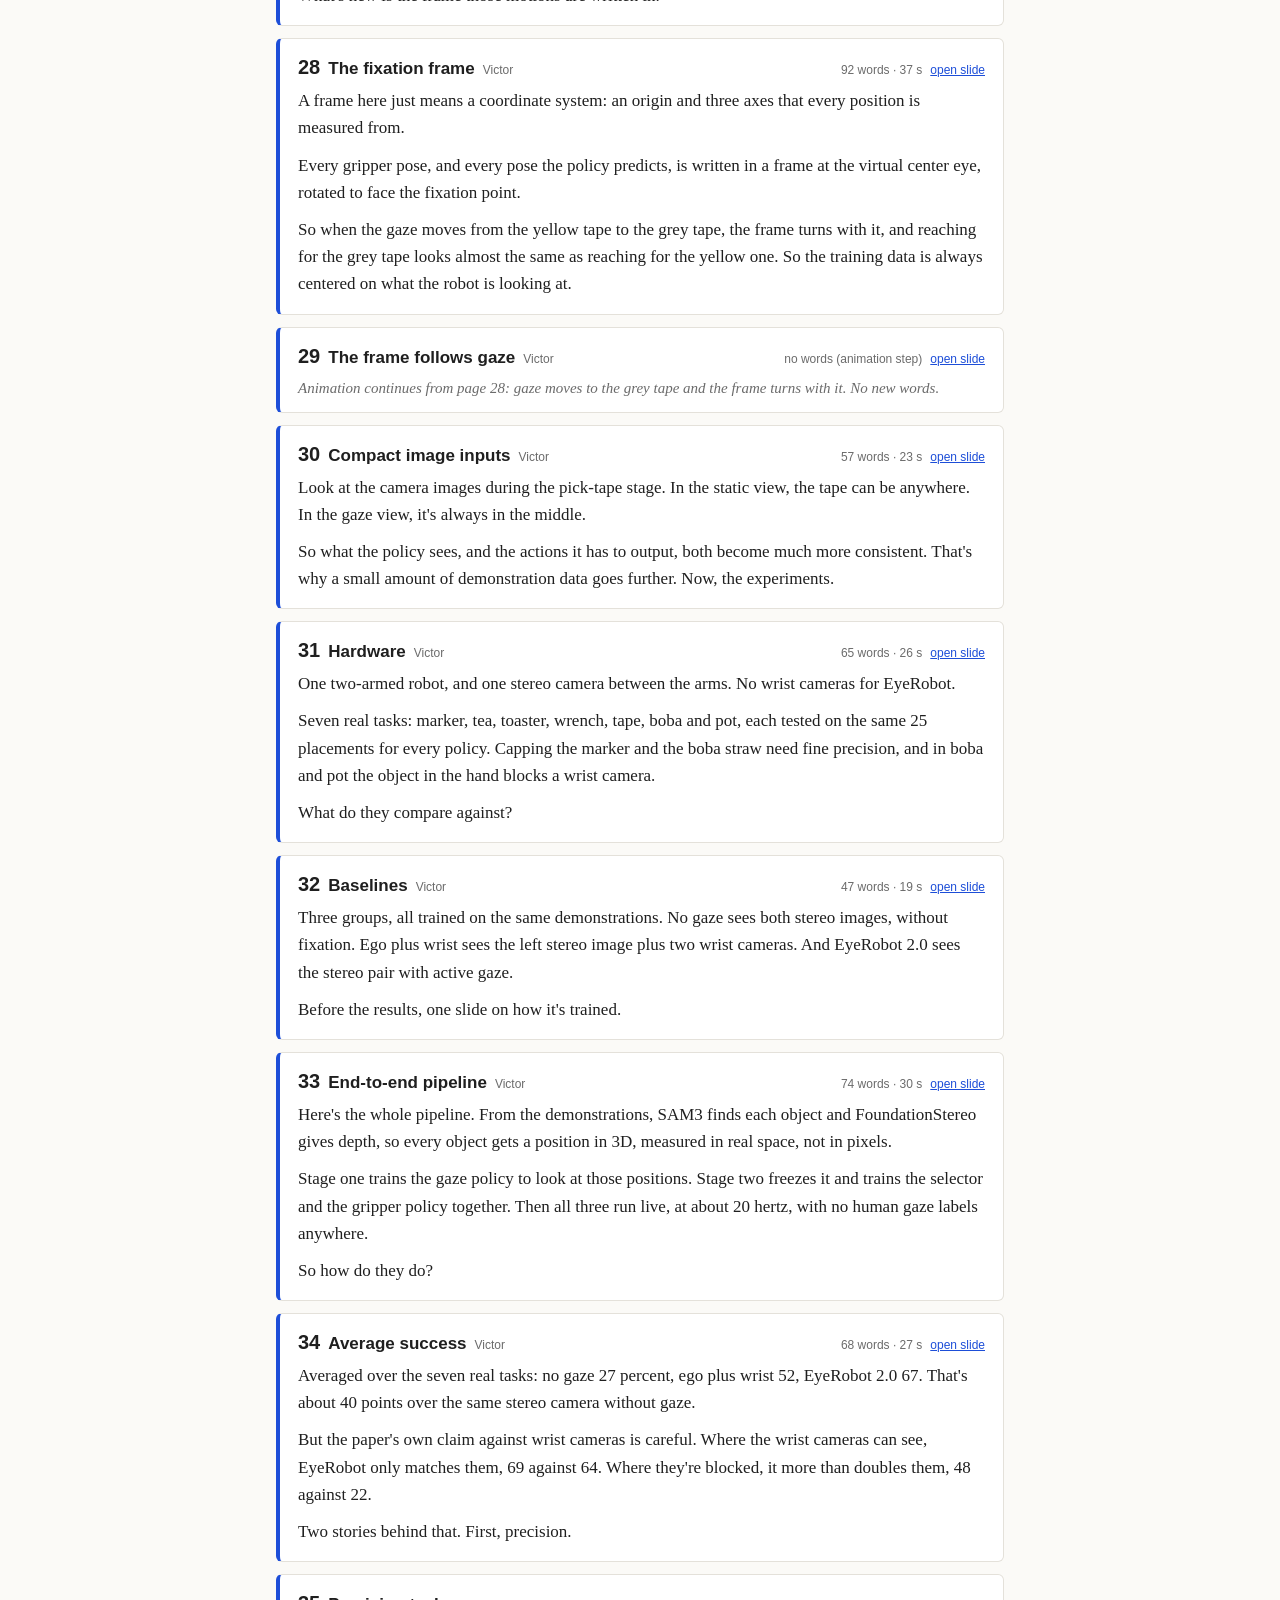
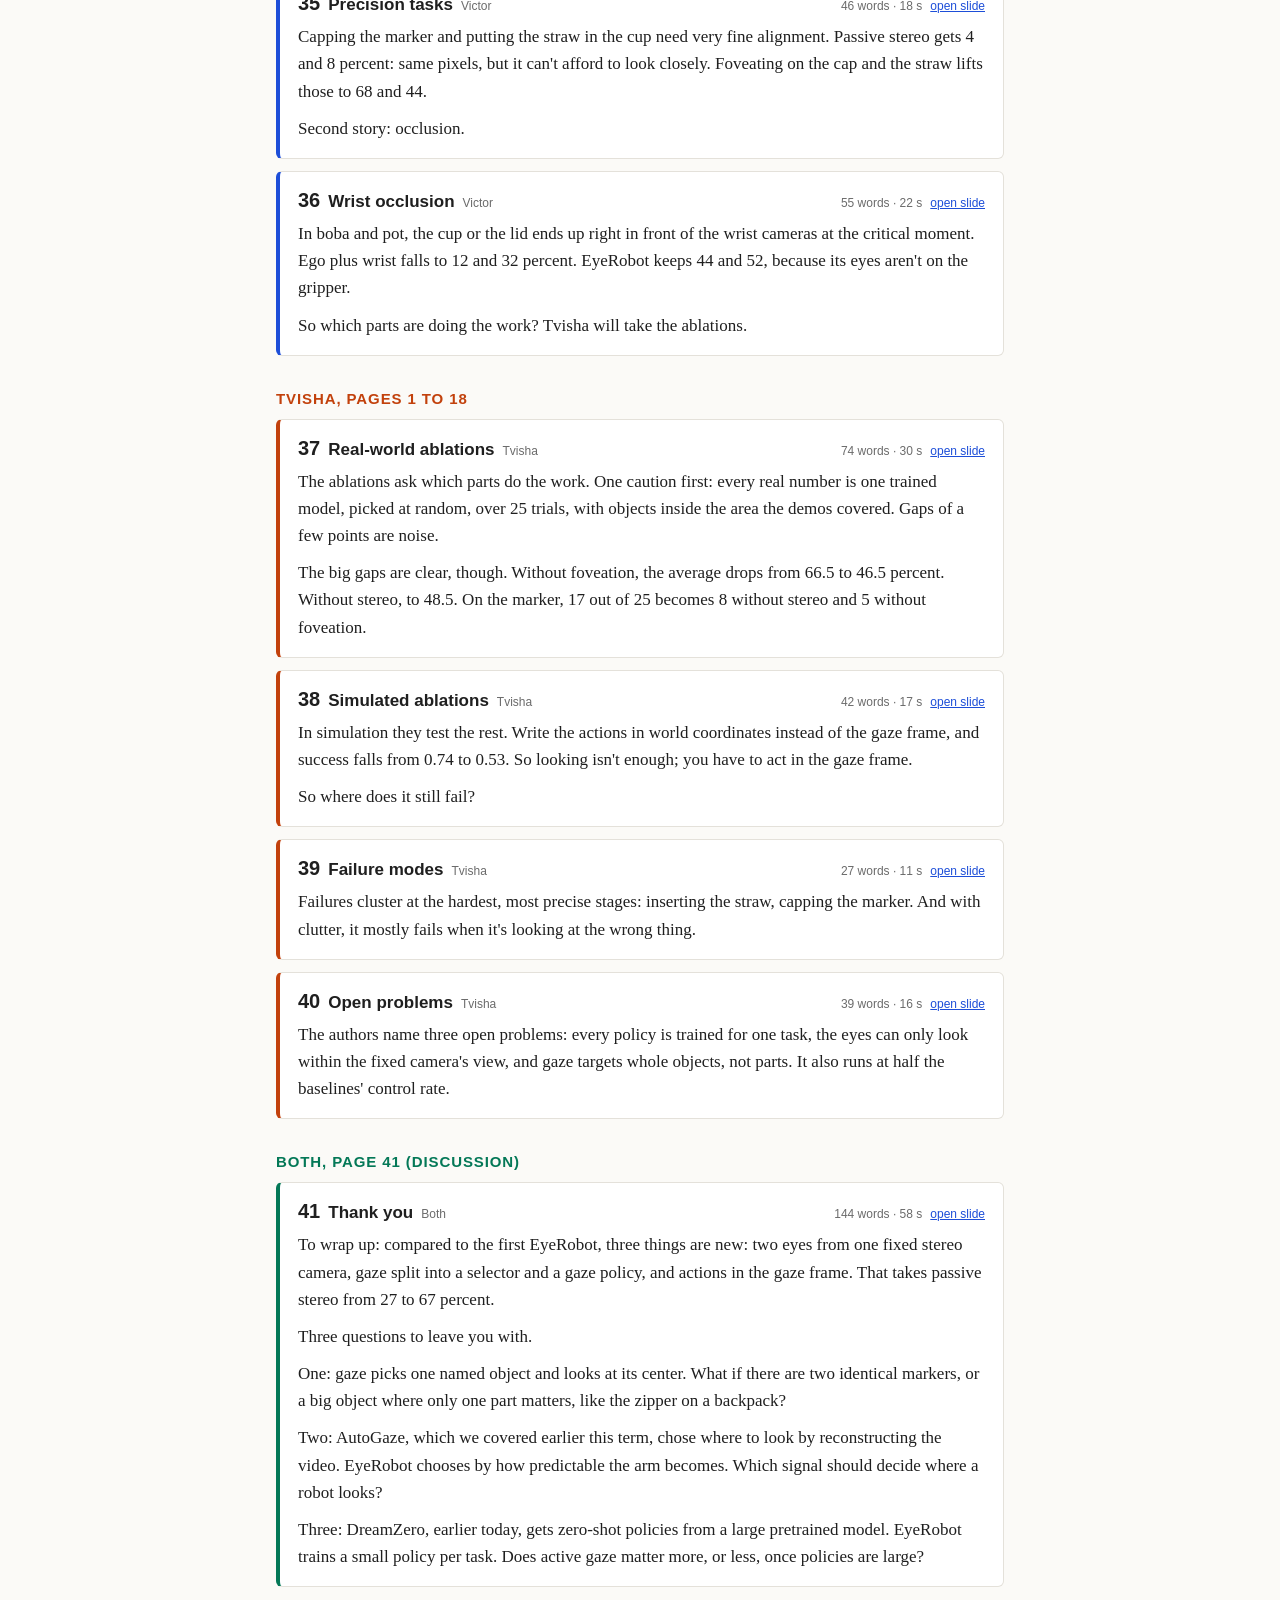
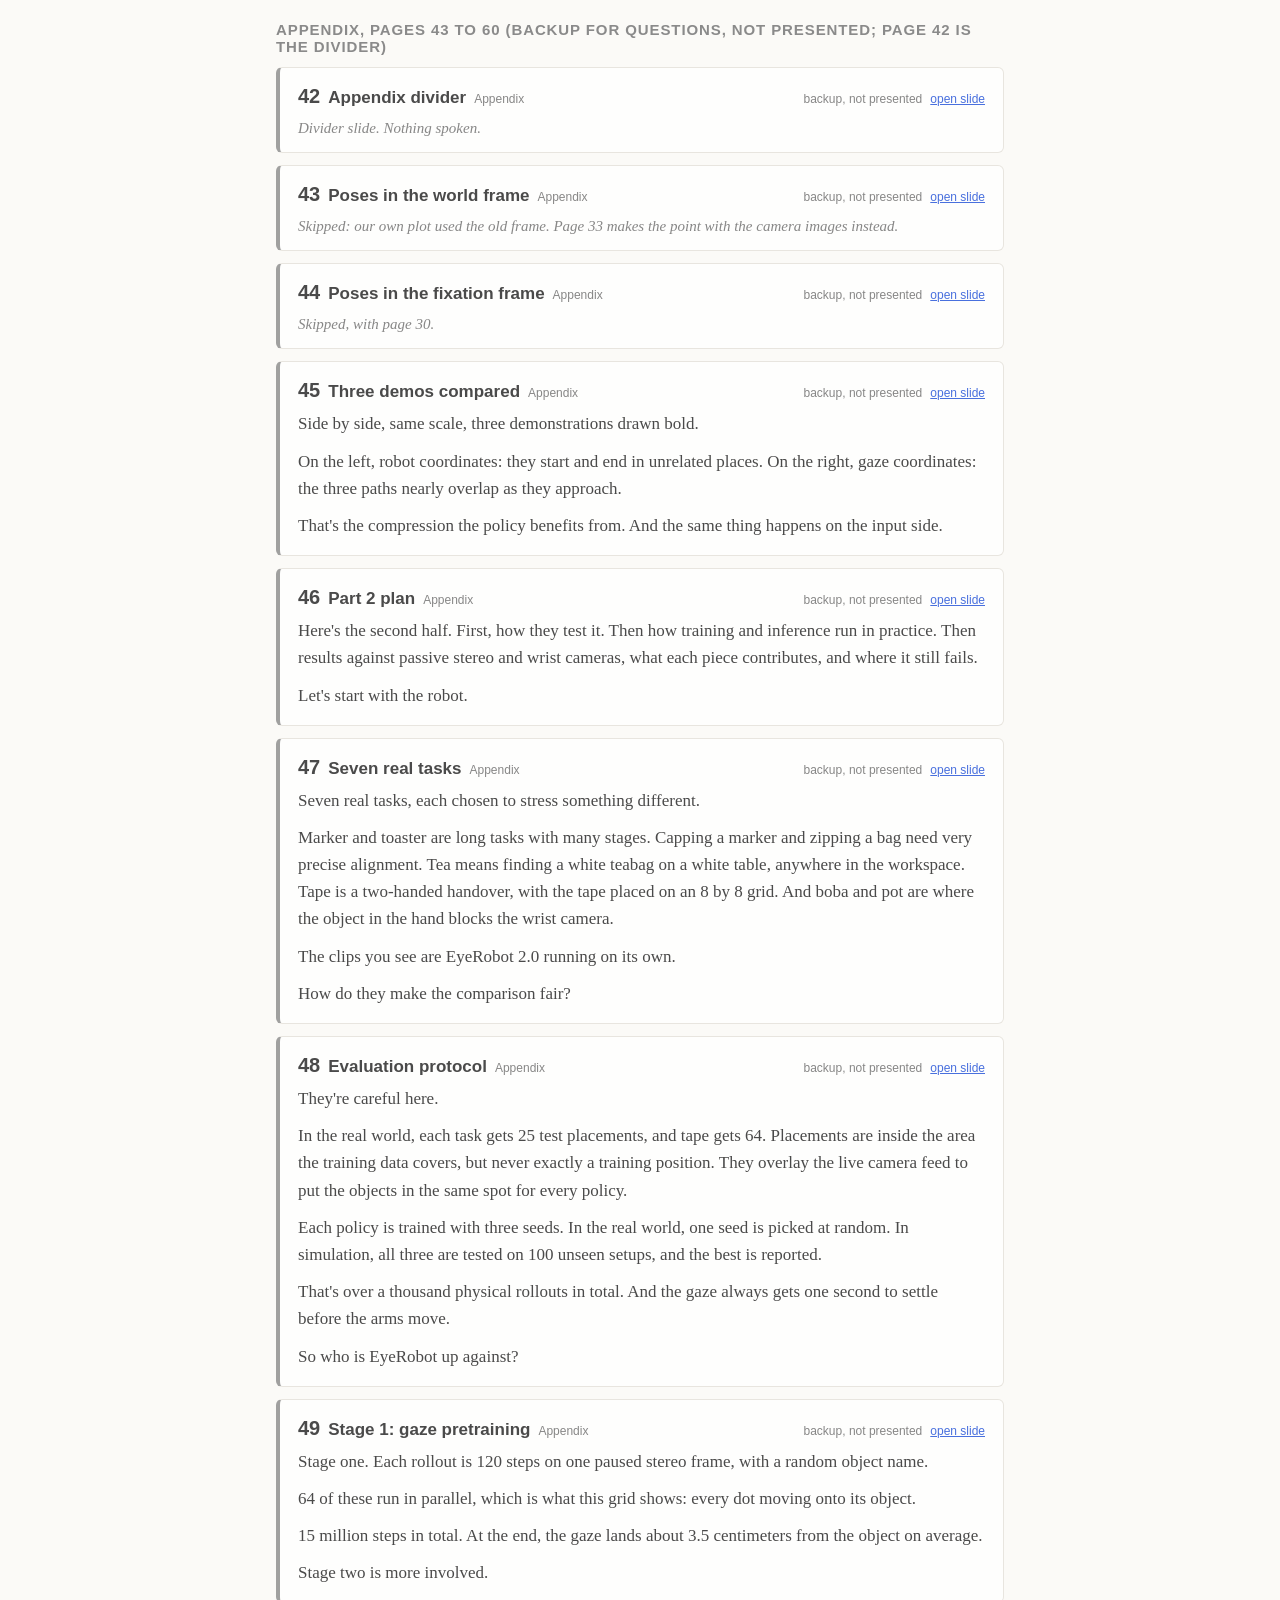
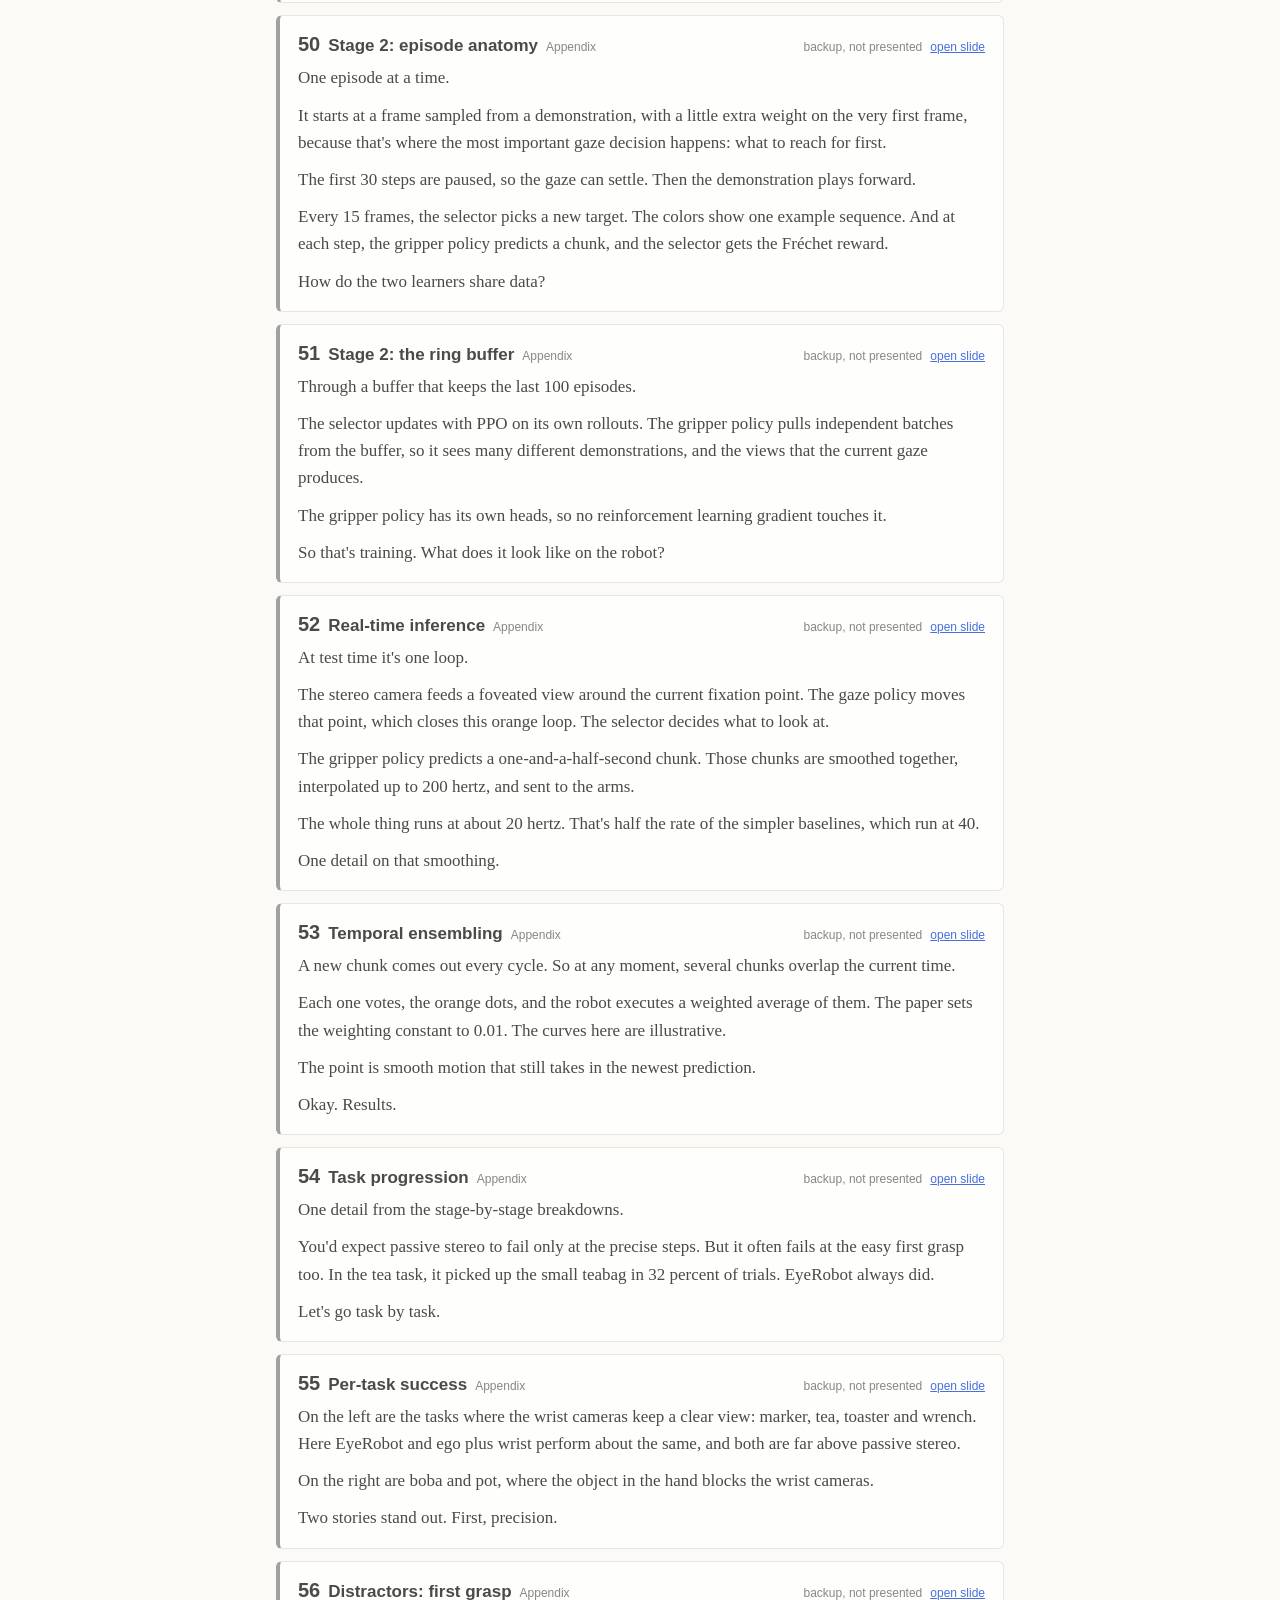
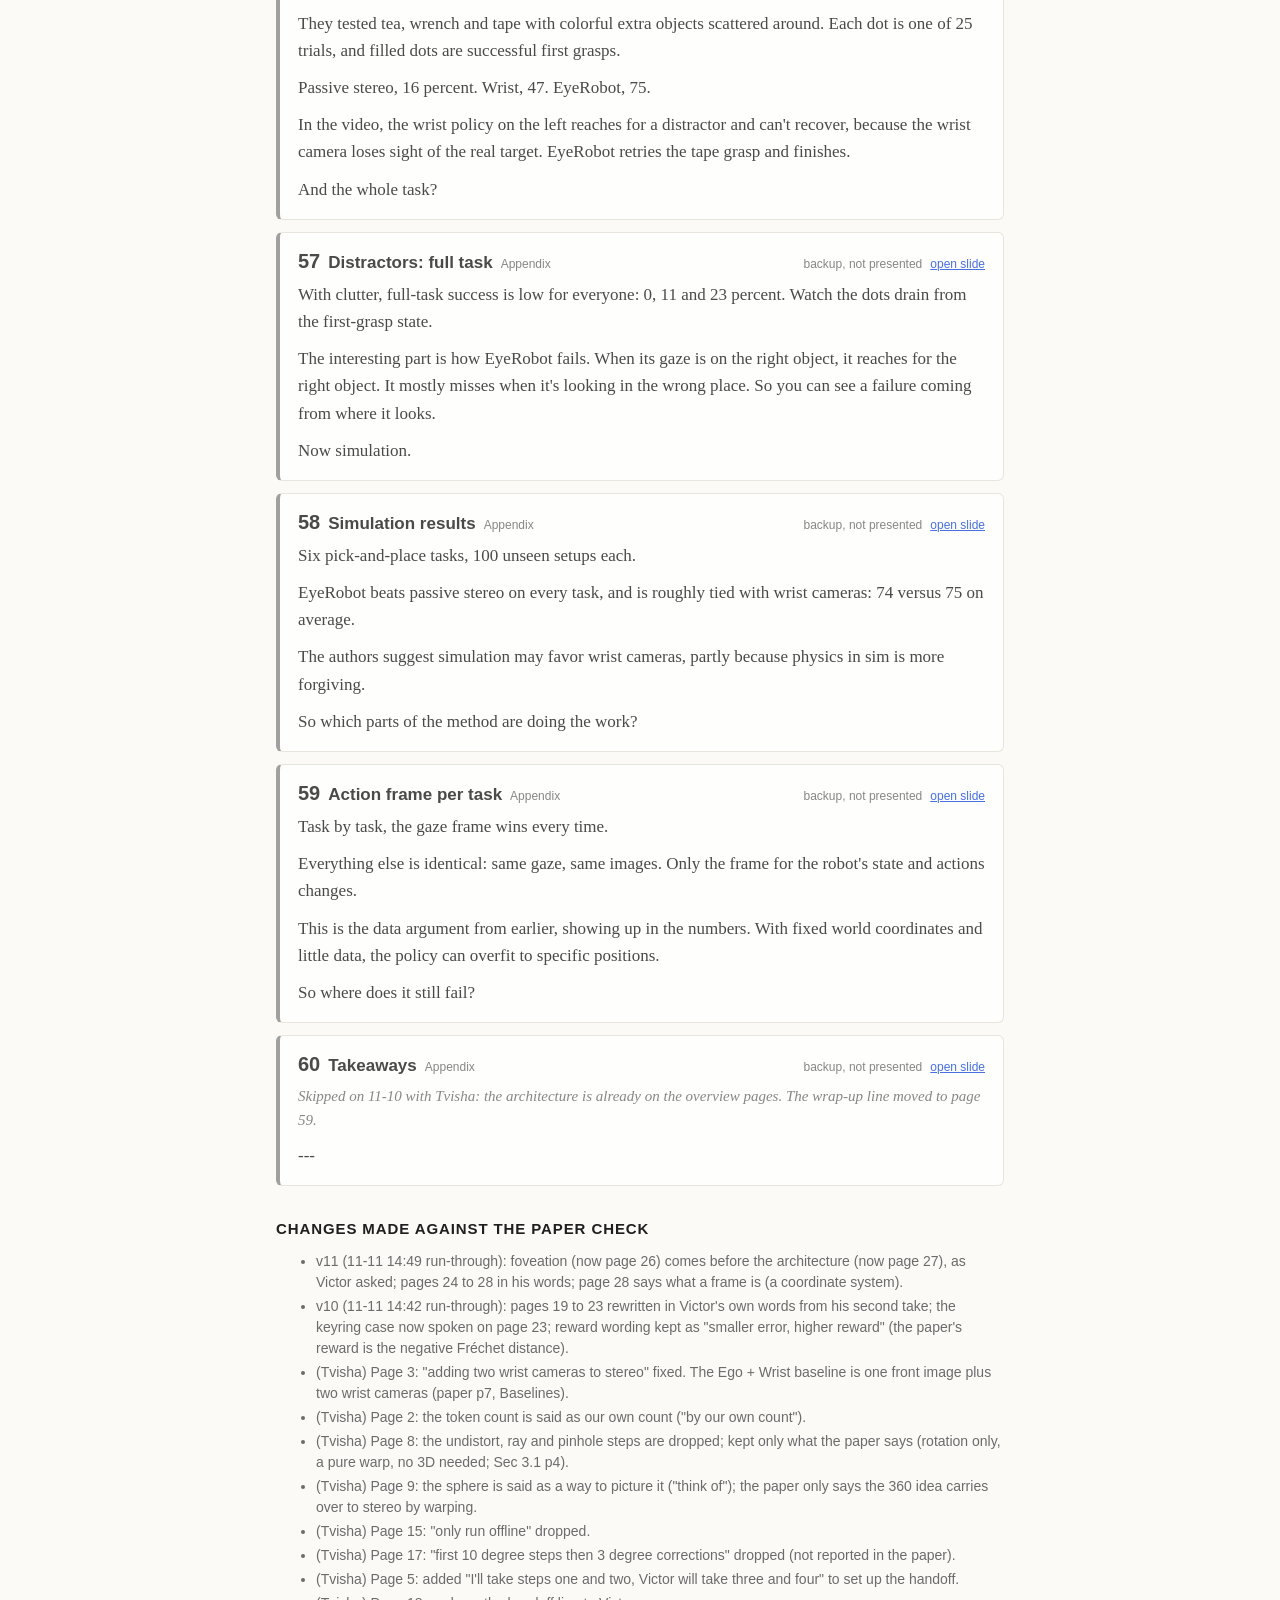
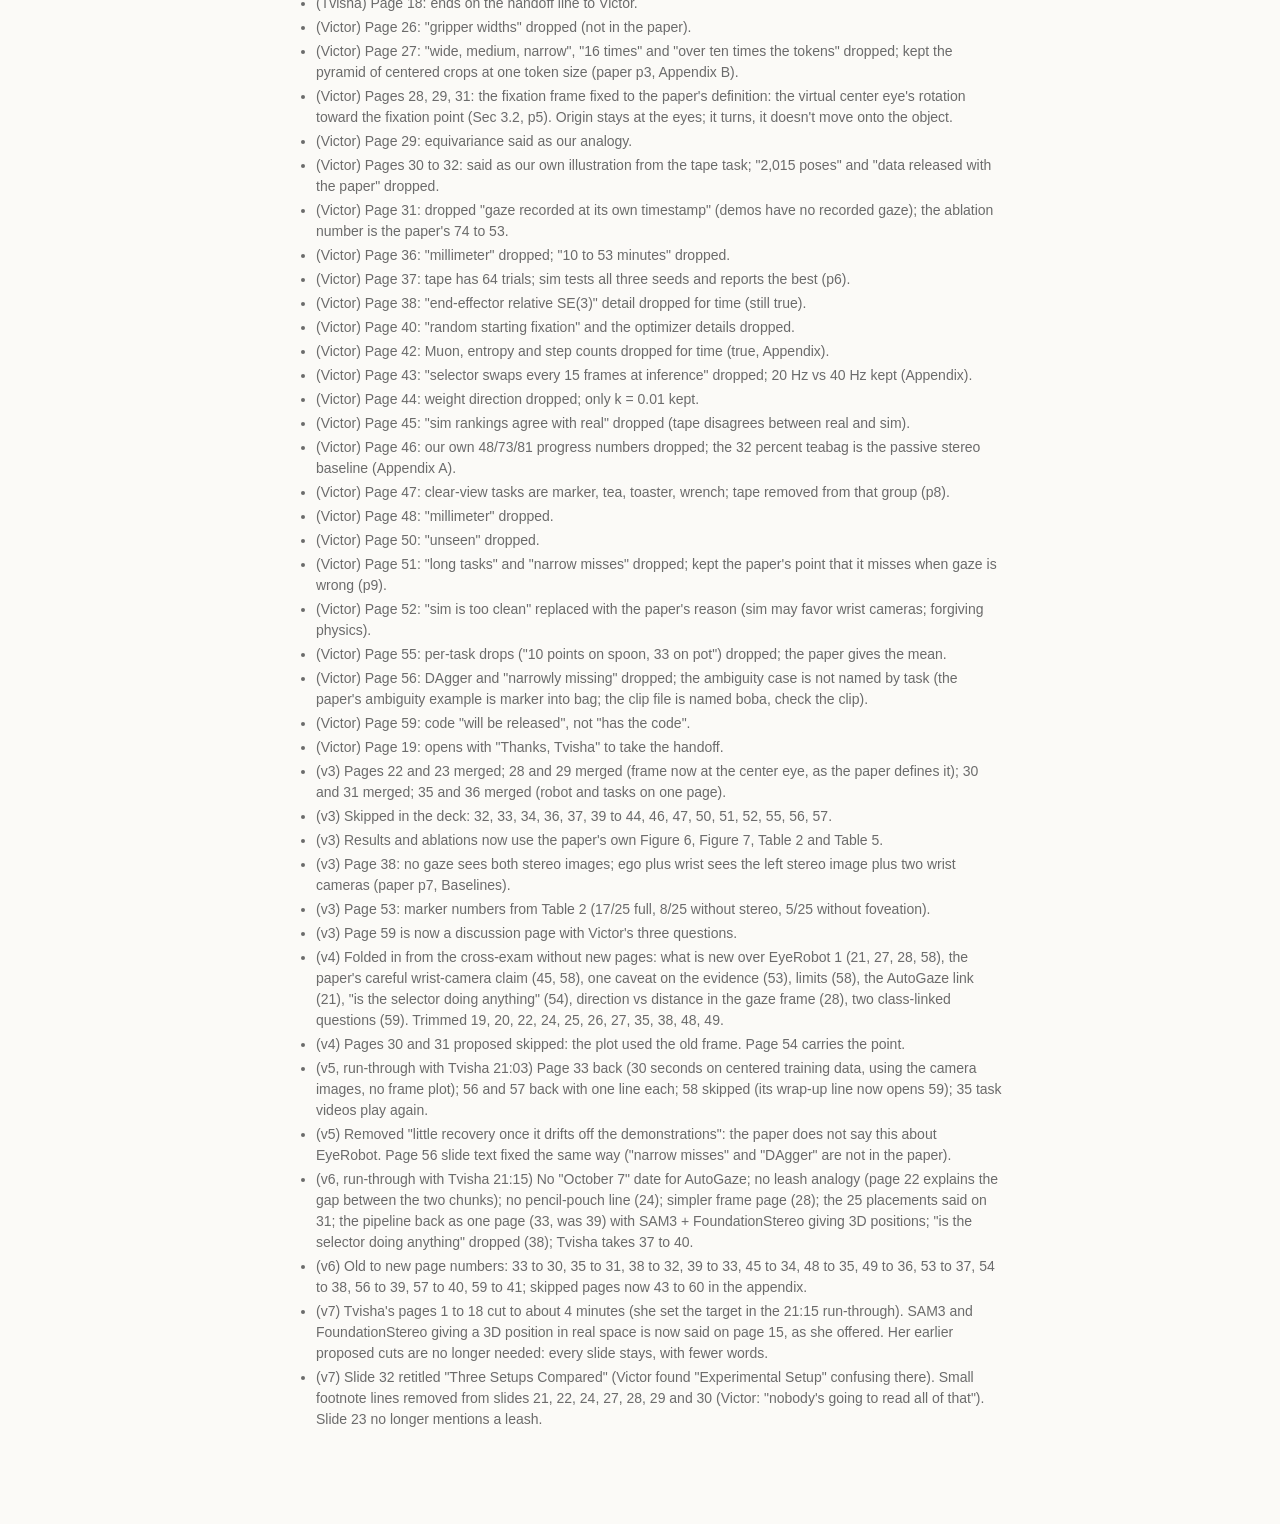
==== commit 2b49e03c: "Run-through 14:49: foveation (26) before the architecture (27); dashed links removed from the crop s" ====
--- a/script/index.html
+++ b/script/index.html
@@ -27,8 +27,8 @@
 .changes{font:14px/1.5 Helvetica,Arial,sans-serif;color:var(--muted)}.changes li{margin:3px 0}
 </style></head><body><main>
 <h1>EyeRobot 2.0, spoken script (deck pages 1 to 60)</h1>
-<p class="sub">Spoken: Tvisha 662 words (about 4.4 min), Victor 1050 words (about 7.0 min), discussion 144 words (about 1.0 min); total 1856 words, about 12.4 min at 150 words a minute. Pages 43-60 are the appendix, kept for questions.<br>Every number and title here is the deck's own. Open the deck in another window of the same site: this page follows the slide on screen, and clicking a number moves the deck. Italic lines are directions, not spoken.</p>
-<nav><a class="tvisha" href="#p1" data-goto="1" title="EyeRobot 2.0">1</a><a class="tvisha" href="#p2" data-goto="2" title="Precision needs acuity">2</a><a class="tvisha" href="#p3" data-goto="3" title="Wrist cameras help but get occluded">3</a><a class="tvisha" href="#p4" data-goto="4" title="Active Visual Fixation">4</a><a class="tvisha" href="#p5" data-goto="5" title="The plan in four steps">5</a><a class="tvisha" href="#p6" data-goto="6" title="One fixed stereo camera">6</a><a class="tvisha" href="#p7" data-goto="7" title="Before fixation">7</a><a class="tvisha" href="#p8" data-goto="8" title="After fixation">8</a><a class="tvisha" href="#p9" data-goto="9" title="Each eye as a partial sphere">9</a><a class="tvisha silent" href="#p10" data-goto="10" title="Moving the window">10</a><a class="tvisha" href="#p11" data-goto="11" title="One fixation point, two eyes">11</a><a class="tvisha" href="#p12" data-goto="12" title="Depth and direction">12</a><a class="tvisha" href="#p13" data-goto="13" title="Inputs and outputs">13</a><a class="tvisha" href="#p14" data-goto="14" title="Discretized action space">14</a><a class="tvisha" href="#p15" data-goto="15" title="Localizing the goal in 3D">15</a><a class="tvisha" href="#p16" data-goto="16" title="A dense geometric reward">16</a><a class="tvisha" href="#p17" data-goto="17" title="Servoing toward the object">17</a><a class="tvisha" href="#p18" data-goto="18" title="Switching targets">18</a><a class="victor" href="#p19" data-goto="19" title="Where we are">19</a><a class="victor" href="#p20" data-goto="20" title="What the selector outputs">20</a><a class="victor" href="#p21" data-goto="21" title="The BC-RL loop">21</a><a class="victor" href="#p22" data-goto="22" title="The reward on one chunk">22</a><a class="victor" href="#p23" data-goto="23" title="A worse fixation, a lower reward">23</a><a class="victor" href="#p24" data-goto="24" title="Emergent gaze sequences">24</a><a class="victor" href="#p25" data-goto="25" title="Where we are">25</a><a class="victor" href="#p26" data-goto="26" title="Architecture">26</a><a class="victor" href="#p27" data-goto="27" title="Foveated multi-crop input">27</a><a class="victor" href="#p28" data-goto="28" title="The fixation frame">28</a><a class="victor silent" href="#p29" data-goto="29" title="The frame follows gaze">29</a><a class="victor" href="#p30" data-goto="30" title="Compact image inputs">30</a><a class="victor" href="#p31" data-goto="31" title="Hardware">31</a><a class="victor" href="#p32" data-goto="32" title="Baselines">32</a><a class="victor" href="#p33" data-goto="33" title="End-to-end pipeline">33</a><a class="victor" href="#p34" data-goto="34" title="Average success">34</a><a class="victor" href="#p35" data-goto="35" title="Precision tasks">35</a><a class="victor" href="#p36" data-goto="36" title="Wrist occlusion">36</a><a class="tvisha" href="#p37" data-goto="37" title="Real-world ablations">37</a><a class="tvisha" href="#p38" data-goto="38" title="Simulated ablations">38</a><a class="tvisha" href="#p39" data-goto="39" title="Failure modes">39</a><a class="tvisha" href="#p40" data-goto="40" title="Open problems">40</a><a class="both" href="#p41" data-goto="41" title="Thank you">41</a><a class="appendix silent" href="#p42" data-goto="42" title="Appendix divider">42</a><a class="appendix silent" href="#p43" data-goto="43" title="Poses in the world frame">43</a><a class="appendix silent" href="#p44" data-goto="44" title="Poses in the fixation frame">44</a><a class="appendix" href="#p45" data-goto="45" title="Three demos compared">45</a><a class="appendix" href="#p46" data-goto="46" title="Part 2 plan">46</a><a class="appendix" href="#p47" data-goto="47" title="Seven real tasks">47</a><a class="appendix" href="#p48" data-goto="48" title="Evaluation protocol">48</a><a class="appendix" href="#p49" data-goto="49" title="Stage 1: gaze pretraining">49</a><a class="appendix" href="#p50" data-goto="50" title="Stage 2: episode anatomy">50</a><a class="appendix" href="#p51" data-goto="51" title="Stage 2: the ring buffer">51</a><a class="appendix" href="#p52" data-goto="52" title="Real-time inference">52</a><a class="appendix" href="#p53" data-goto="53" title="Temporal ensembling">53</a><a class="appendix" href="#p54" data-goto="54" title="Task progression">54</a><a class="appendix" href="#p55" data-goto="55" title="Per-task success">55</a><a class="appendix" href="#p56" data-goto="56" title="Distractors: first grasp">56</a><a class="appendix" href="#p57" data-goto="57" title="Distractors: full task">57</a><a class="appendix" href="#p58" data-goto="58" title="Simulation results">58</a><a class="appendix" href="#p59" data-goto="59" title="Action frame per task">59</a><a class="appendix" href="#p60" data-goto="60" title="Takeaways">60</a><span id="sync">Deck: <b id="deckstate">not connected</b> <label><input type="checkbox" id="follow" checked> follow</label></span></nav>
+<p class="sub">Spoken: Tvisha 662 words (about 4.4 min), Victor 1159 words (about 7.7 min), discussion 144 words (about 1.0 min); total 1965 words, about 13.1 min at 150 words a minute. Pages 43-60 are the appendix, kept for questions.<br>Every number and title here is the deck's own. Open the deck in another window of the same site: this page follows the slide on screen, and clicking a number moves the deck. Italic lines are directions, not spoken.</p>
+<nav><a class="tvisha" href="#p1" data-goto="1" title="EyeRobot 2.0">1</a><a class="tvisha" href="#p2" data-goto="2" title="Precision needs acuity">2</a><a class="tvisha" href="#p3" data-goto="3" title="Wrist cameras help but get occluded">3</a><a class="tvisha" href="#p4" data-goto="4" title="Active Visual Fixation">4</a><a class="tvisha" href="#p5" data-goto="5" title="The plan in four steps">5</a><a class="tvisha" href="#p6" data-goto="6" title="One fixed stereo camera">6</a><a class="tvisha" href="#p7" data-goto="7" title="Before fixation">7</a><a class="tvisha" href="#p8" data-goto="8" title="After fixation">8</a><a class="tvisha" href="#p9" data-goto="9" title="Each eye as a partial sphere">9</a><a class="tvisha silent" href="#p10" data-goto="10" title="Moving the window">10</a><a class="tvisha" href="#p11" data-goto="11" title="One fixation point, two eyes">11</a><a class="tvisha" href="#p12" data-goto="12" title="Depth and direction">12</a><a class="tvisha" href="#p13" data-goto="13" title="Inputs and outputs">13</a><a class="tvisha" href="#p14" data-goto="14" title="Discretized action space">14</a><a class="tvisha" href="#p15" data-goto="15" title="Localizing the goal in 3D">15</a><a class="tvisha" href="#p16" data-goto="16" title="A dense geometric reward">16</a><a class="tvisha" href="#p17" data-goto="17" title="Servoing toward the object">17</a><a class="tvisha" href="#p18" data-goto="18" title="Switching targets">18</a><a class="victor" href="#p19" data-goto="19" title="Where we are">19</a><a class="victor" href="#p20" data-goto="20" title="What the selector outputs">20</a><a class="victor" href="#p21" data-goto="21" title="The BC-RL loop">21</a><a class="victor" href="#p22" data-goto="22" title="The reward on one chunk">22</a><a class="victor" href="#p23" data-goto="23" title="A worse fixation, a lower reward">23</a><a class="victor" href="#p24" data-goto="24" title="Emergent gaze sequences">24</a><a class="victor" href="#p25" data-goto="25" title="Where we are">25</a><a class="victor" href="#p26" data-goto="26" title="Foveated multi-crop input">26</a><a class="victor" href="#p27" data-goto="27" title="Architecture">27</a><a class="victor" href="#p28" data-goto="28" title="The fixation frame">28</a><a class="victor silent" href="#p29" data-goto="29" title="The frame follows gaze">29</a><a class="victor" href="#p30" data-goto="30" title="Compact image inputs">30</a><a class="victor" href="#p31" data-goto="31" title="Hardware">31</a><a class="victor" href="#p32" data-goto="32" title="Baselines">32</a><a class="victor" href="#p33" data-goto="33" title="End-to-end pipeline">33</a><a class="victor" href="#p34" data-goto="34" title="Average success">34</a><a class="victor" href="#p35" data-goto="35" title="Precision tasks">35</a><a class="victor" href="#p36" data-goto="36" title="Wrist occlusion">36</a><a class="tvisha" href="#p37" data-goto="37" title="Real-world ablations">37</a><a class="tvisha" href="#p38" data-goto="38" title="Simulated ablations">38</a><a class="tvisha" href="#p39" data-goto="39" title="Failure modes">39</a><a class="tvisha" href="#p40" data-goto="40" title="Open problems">40</a><a class="both" href="#p41" data-goto="41" title="Thank you">41</a><a class="appendix silent" href="#p42" data-goto="42" title="Appendix divider">42</a><a class="appendix silent" href="#p43" data-goto="43" title="Poses in the world frame">43</a><a class="appendix silent" href="#p44" data-goto="44" title="Poses in the fixation frame">44</a><a class="appendix" href="#p45" data-goto="45" title="Three demos compared">45</a><a class="appendix" href="#p46" data-goto="46" title="Part 2 plan">46</a><a class="appendix" href="#p47" data-goto="47" title="Seven real tasks">47</a><a class="appendix" href="#p48" data-goto="48" title="Evaluation protocol">48</a><a class="appendix" href="#p49" data-goto="49" title="Stage 1: gaze pretraining">49</a><a class="appendix" href="#p50" data-goto="50" title="Stage 2: episode anatomy">50</a><a class="appendix" href="#p51" data-goto="51" title="Stage 2: the ring buffer">51</a><a class="appendix" href="#p52" data-goto="52" title="Real-time inference">52</a><a class="appendix" href="#p53" data-goto="53" title="Temporal ensembling">53</a><a class="appendix" href="#p54" data-goto="54" title="Task progression">54</a><a class="appendix" href="#p55" data-goto="55" title="Per-task success">55</a><a class="appendix" href="#p56" data-goto="56" title="Distractors: first grasp">56</a><a class="appendix" href="#p57" data-goto="57" title="Distractors: full task">57</a><a class="appendix" href="#p58" data-goto="58" title="Simulation results">58</a><a class="appendix" href="#p59" data-goto="59" title="Action frame per task">59</a><a class="appendix" href="#p60" data-goto="60" title="Takeaways">60</a><span id="sync">Deck: <b id="deckstate">not connected</b> <label><input type="checkbox" id="follow" checked> follow</label></span></nav>
 <h2 class="part tvisha">TVISHA, pages 1 to 18</h2><section class="page tvisha" id="p1" data-n="1">
 <header><a class="num" href="../index.html?state=1" target="deck" data-goto="1" title="Show this slide in the deck">1</a><span class="name">EyeRobot 2.0</span><span class="who">Tvisha</span>
 <span class="meta">62 words · 25 s</span><a class="open" href="../index.html?state=1" target="deck">open slide</a></header>
@@ -100,20 +100,20 @@
 <span class="meta">28 words · 11 s</span><a class="open" href="../index.html?state=23" target="deck">open slide</a></header>
 <p>But if at this moment it picks the keyring instead, the prediction drifts, the gap widens, and the reward drops.</p><p>So after training, what does it look at?</p></section><section class="page victor" id="p24" data-n="24">
 <header><a class="num" href="../index.html?state=24" target="deck" data-goto="24" title="Show this slide in the deck">24</a><span class="name">Emergent gaze sequences</span><span class="who">Victor</span>
-<span class="meta">46 words · 18 s</span><a class="open" href="../index.html?state=24" target="deck">open slide</a></header>
-<p>This is the selector&#x27;s real output during an autonomous marker run.</p><p>It looks at the cap first. Just before picking up the marker, it switches to the marker, and keeps its gaze there while capping.</p><p>None of this was labeled. It came out of the reward.</p></section><section class="page victor" id="p25" data-n="25">
+<span class="meta">62 words · 25 s</span><a class="open" href="../index.html?state=24" target="deck">open slide</a></header>
+<p>So what does it look like in action? This is the selector&#x27;s real output during an autonomous marker run.</p><p>It first looks at the cap. Just before it picks up the marker, it switches to the marker, and keeps its gaze there while capping.</p><p>And the fascinating thing, once again: none of this was labeled. It came straight out of the reward.</p></section><section class="page victor" id="p25" data-n="25">
 <header><a class="num" href="../index.html?state=25" target="deck" data-goto="25" title="Show this slide in the deck">25</a><span class="name">Where we are</span><span class="who">Victor</span>
-<span class="meta">30 words · 12 s</span><a class="open" href="../index.html?state=25" target="deck">open slide</a></header>
-<p>Now the robot knows what to look at. The last piece is the one that moves the arms: the gripper policy. What does it see, and how does it act?</p></section><section class="page victor" id="p26" data-n="26">
-<header><a class="num" href="../index.html?state=26" target="deck" data-goto="26" title="Show this slide in the deck">26</a><span class="name">Architecture</span><span class="who">Victor</span>
-<span class="meta">62 words · 25 s</span><a class="open" href="../index.html?state=26" target="deck">open slide</a></header>
-<p>It&#x27;s an ACT-style transformer. ACT, Action Chunking with Transformers, predicts a whole chunk of future motion at once instead of one step. A frozen DINOv3 turns each foveated crop into image tokens; those, the arm and gaze state, and the target name go in. A one-and-a-half-second motion chunk for both arms comes out.</p><p>Two things to unpack: the views, and the frame.</p></section><section class="page victor" id="p27" data-n="27">
-<header><a class="num" href="../index.html?state=27" target="deck" data-goto="27" title="Show this slide in the deck">27</a><span class="name">Foveated multi-crop input</span><span class="who">Victor</span>
-<span class="meta">48 words · 19 s</span><a class="open" href="../index.html?state=27" target="deck">open slide</a></header>
-<p>Around the fixation point we cut a pyramid of centered crops, from wide to tight, and each crop costs the same number of tokens. So the detail goes where the eyes point, and the wide crops keep the context. This crop pyramid also comes from the first EyeRobot.</p></section><section class="page victor" id="p28" data-n="28">
+<span class="meta">43 words · 17 s</span><a class="open" href="../index.html?state=25" target="deck">open slide</a></header>
+<p>So now we know what to look at, and we have a reliable way to make the eyes fixate on it. The last piece is the gripper policy, the one that moves the arms. What does it see, and how does it act?</p></section><section class="page victor" id="p26" data-n="26">
+<header><a class="num" href="../index.html?state=26" target="deck" data-goto="26" title="Show this slide in the deck">26</a><span class="name">Foveated multi-crop input</span><span class="who">Victor</span>
+<span class="meta">101 words · 40 s</span><a class="open" href="../index.html?state=26" target="deck">open slide</a></header>
+<p>First, what it sees. Let&#x27;s bring back one of the key ideas: foveation. As Tvisha mentioned, it&#x27;s like human eyes: we see the center of our vision in much more detail, and get less and less information further out.</p><p>So around the fixation point, we cut a pyramid of centered crops, like concentric crops, from wide to tight. Each crop costs the same number of tokens, so the tight crop keeps much more detail where we&#x27;re looking, and the wide crops keep the context.</p><p>This part already exists in the first EyeRobot. So what does the policy do with these crops?</p></section><section class="page victor" id="p27" data-n="27">
+<header><a class="num" href="../index.html?state=27" target="deck" data-goto="27" title="Show this slide in the deck">27</a><span class="name">Architecture</span><span class="who">Victor</span>
+<span class="meta">64 words · 26 s</span><a class="open" href="../index.html?state=27" target="deck">open slide</a></header>
+<p>It&#x27;s an ACT-style transformer. ACT, Action Chunking with Transformers, predicts a whole chunk of future motion at once instead of just one step.</p><p>A frozen DINOv3 turns each foveated crop into image tokens. Those, the arm and gaze state, and the target name go in. A one-and-a-half-second motion chunk for both arms comes out.</p><p>What&#x27;s new is the frame those motions are written in.</p></section><section class="page victor" id="p28" data-n="28">
 <header><a class="num" href="../index.html?state=28" target="deck" data-goto="28" title="Show this slide in the deck">28</a><span class="name">The fixation frame</span><span class="who">Victor</span>
-<span class="meta">67 words · 27 s</span><a class="open" href="../index.html?state=28" target="deck">open slide</a></header>
-<p>What is new is the frame. Every gripper pose, and every pose the policy predicts, is written in a frame at the virtual center eye, rotated to face the fixation point.</p><p>When gaze moves to the grey tape, the frame turns with it, so reaching for the grey tape looks almost the same as reaching for the yellow one. That makes the training data much more centered.</p></section><section class="page victor silent" id="p29" data-n="29">
+<span class="meta">92 words · 37 s</span><a class="open" href="../index.html?state=28" target="deck">open slide</a></header>
+<p>A frame here just means a coordinate system: an origin and three axes that every position is measured from.</p><p>Every gripper pose, and every pose the policy predicts, is written in a frame at the virtual center eye, rotated to face the fixation point.</p><p>So when the gaze moves from the yellow tape to the grey tape, the frame turns with it, and reaching for the grey tape looks almost the same as reaching for the yellow one. So the training data is always centered on what the robot is looking at.</p></section><section class="page victor silent" id="p29" data-n="29">
 <header><a class="num" href="../index.html?state=29" target="deck" data-goto="29" title="Show this slide in the deck">29</a><span class="name">The frame follows gaze</span><span class="who">Victor</span>
 <span class="meta">no words (animation step)</span><a class="open" href="../index.html?state=29" target="deck">open slide</a></header>
 <p class="dir">Animation continues from page 28: gaze moves to the grey tape and the frame turns with it. No new words.</p></section><section class="page victor" id="p30" data-n="30">
@@ -210,7 +210,7 @@
 <header><a class="num" href="../index.html?state=60" target="deck" data-goto="60" title="Show this slide in the deck">60</a><span class="name">Takeaways</span><span class="who">Appendix</span>
 <span class="meta">backup, not presented</span><a class="open" href="../index.html?state=60" target="deck">open slide</a></header>
 <p class="dir">Skipped on 11-10 with Tvisha: the architecture is already on the overview pages. The wrap-up line moved to page 59.</p><p>---</p></section>
-<h2 class="part">Changes made against the paper check</h2><ul class="changes"><li>v10 (11-11 14:42 run-through): pages 19 to 23 rewritten in Victor&#x27;s own words from his second take; the keyring case now spoken on page 23; reward wording kept as &quot;smaller error, higher reward&quot; (the paper&#x27;s reward is the negative Fréchet distance).</li><li>(Tvisha) Page 3: &quot;adding two wrist cameras to stereo&quot; fixed. The Ego + Wrist baseline is one front image plus two wrist cameras (paper p7, Baselines).</li><li>(Tvisha) Page 2: the token count is said as our own count (&quot;by our own count&quot;).</li><li>(Tvisha) Page 8: the undistort, ray and pinhole steps are dropped; kept only what the paper says (rotation only, a pure warp, no 3D needed; Sec 3.1 p4).</li><li>(Tvisha) Page 9: the sphere is said as a way to picture it (&quot;think of&quot;); the paper only says the 360 idea carries over to stereo by warping.</li><li>(Tvisha) Page 15: &quot;only run offline&quot; dropped.</li><li>(Tvisha) Page 17: &quot;first 10 degree steps then 3 degree corrections&quot; dropped (not reported in the paper).</li><li>(Tvisha) Page 5: added &quot;I&#x27;ll take steps one and two, Victor will take three and four&quot; to set up the handoff.</li><li>(Tvisha) Page 18: ends on the handoff line to Victor.</li><li>(Victor) Page 26: &quot;gripper widths&quot; dropped (not in the paper).</li><li>(Victor) Page 27: &quot;wide, medium, narrow&quot;, &quot;16 times&quot; and &quot;over ten times the tokens&quot; dropped; kept the pyramid of centered crops at one token size (paper p3, Appendix B).</li><li>(Victor) Pages 28, 29, 31: the fixation frame fixed to the paper&#x27;s definition: the virtual center eye&#x27;s rotation toward the fixation point (Sec 3.2, p5). Origin stays at the eyes; it turns, it doesn&#x27;t move onto the object.</li><li>(Victor) Page 29: equivariance said as our analogy.</li><li>(Victor) Pages 30 to 32: said as our own illustration from the tape task; &quot;2,015 poses&quot; and &quot;data released with the paper&quot; dropped.</li><li>(Victor) Page 31: dropped &quot;gaze recorded at its own timestamp&quot; (demos have no recorded gaze); the ablation number is the paper&#x27;s 74 to 53.</li><li>(Victor) Page 36: &quot;millimeter&quot; dropped; &quot;10 to 53 minutes&quot; dropped.</li><li>(Victor) Page 37: tape has 64 trials; sim tests all three seeds and reports the best (p6).</li><li>(Victor) Page 38: &quot;end-effector relative SE(3)&quot; detail dropped for time (still true).</li><li>(Victor) Page 40: &quot;random starting fixation&quot; and the optimizer details dropped.</li><li>(Victor) Page 42: Muon, entropy and step counts dropped for time (true, Appendix).</li><li>(Victor) Page 43: &quot;selector swaps every 15 frames at inference&quot; dropped; 20 Hz vs 40 Hz kept (Appendix).</li><li>(Victor) Page 44: weight direction dropped; only k = 0.01 kept.</li><li>(Victor) Page 45: &quot;sim rankings agree with real&quot; dropped (tape disagrees between real and sim).</li><li>(Victor) Page 46: our own 48/73/81 progress numbers dropped; the 32 percent teabag is the passive stereo baseline (Appendix A).</li><li>(Victor) Page 47: clear-view tasks are marker, tea, toaster, wrench; tape removed from that group (p8).</li><li>(Victor) Page 48: &quot;millimeter&quot; dropped.</li><li>(Victor) Page 50: &quot;unseen&quot; dropped.</li><li>(Victor) Page 51: &quot;long tasks&quot; and &quot;narrow misses&quot; dropped; kept the paper&#x27;s point that it misses when gaze is wrong (p9).</li><li>(Victor) Page 52: &quot;sim is too clean&quot; replaced with the paper&#x27;s reason (sim may favor wrist cameras; forgiving physics).</li><li>(Victor) Page 55: per-task drops (&quot;10 points on spoon, 33 on pot&quot;) dropped; the paper gives the mean.</li><li>(Victor) Page 56: DAgger and &quot;narrowly missing&quot; dropped; the ambiguity case is not named by task (the paper&#x27;s ambiguity example is marker into bag; the clip file is named boba, check the clip).</li><li>(Victor) Page 59: code &quot;will be released&quot;, not &quot;has the code&quot;.</li><li>(Victor) Page 19: opens with &quot;Thanks, Tvisha&quot; to take the handoff.</li><li>(v3) Pages 22 and 23 merged; 28 and 29 merged (frame now at the center eye, as the paper defines it); 30 and 31 merged; 35 and 36 merged (robot and tasks on one page).</li><li>(v3) Skipped in the deck: 32, 33, 34, 36, 37, 39 to 44, 46, 47, 50, 51, 52, 55, 56, 57.</li><li>(v3) Results and ablations now use the paper&#x27;s own Figure 6, Figure 7, Table 2 and Table 5.</li><li>(v3) Page 38: no gaze sees both stereo images; ego plus wrist sees the left stereo image plus two wrist cameras (paper p7, Baselines).</li><li>(v3) Page 53: marker numbers from Table 2 (17/25 full, 8/25 without stereo, 5/25 without foveation).</li><li>(v3) Page 59 is now a discussion page with Victor&#x27;s three questions.</li><li>(v4) Folded in from the cross-exam without new pages: what is new over EyeRobot 1 (21, 27, 28, 58), the paper&#x27;s careful wrist-camera claim (45, 58), one caveat on the evidence (53), limits (58), the AutoGaze link (21), &quot;is the selector doing anything&quot; (54), direction vs distance in the gaze frame (28), two class-linked questions (59). Trimmed 19, 20, 22, 24, 25, 26, 27, 35, 38, 48, 49.</li><li>(v4) Pages 30 and 31 proposed skipped: the plot used the old frame. Page 54 carries the point.</li><li>(v5, run-through with Tvisha 21:03) Page 33 back (30 seconds on centered training data, using the camera images, no frame plot); 56 and 57 back with one line each; 58 skipped (its wrap-up line now opens 59); 35 task videos play again.</li><li>(v5) Removed &quot;little recovery once it drifts off the demonstrations&quot;: the paper does not say this about EyeRobot. Page 56 slide text fixed the same way (&quot;narrow misses&quot; and &quot;DAgger&quot; are not in the paper).</li><li>(v6, run-through with Tvisha 21:15) No &quot;October 7&quot; date for AutoGaze; no leash analogy (page 22 explains the gap between the two chunks); no pencil-pouch line (24); simpler frame page (28); the 25 placements said on 31; the pipeline back as one page (33, was 39) with SAM3 + FoundationStereo giving 3D positions; &quot;is the selector doing anything&quot; dropped (38); Tvisha takes 37 to 40.</li><li>(v6) Old to new page numbers: 33 to 30, 35 to 31, 38 to 32, 39 to 33, 45 to 34, 48 to 35, 49 to 36, 53 to 37, 54 to 38, 56 to 39, 57 to 40, 59 to 41; skipped pages now 43 to 60 in the appendix.</li><li>(v7) Tvisha&#x27;s pages 1 to 18 cut to about 4 minutes (she set the target in the 21:15 run-through). SAM3 and FoundationStereo giving a 3D position in real space is now said on page 15, as she offered. Her earlier proposed cuts are no longer needed: every slide stays, with fewer words.</li><li>(v7) Slide 32 retitled &quot;Three Setups Compared&quot; (Victor found &quot;Experimental Setup&quot; confusing there). Small footnote lines removed from slides 21, 22, 24, 27, 28, 29 and 30 (Victor: &quot;nobody&#x27;s going to read all of that&quot;). Slide 23 no longer mentions a leash.</li></ul>
+<h2 class="part">Changes made against the paper check</h2><ul class="changes"><li>v11 (11-11 14:49 run-through): foveation (now page 26) comes before the architecture (now page 27), as Victor asked; pages 24 to 28 in his words; page 28 says what a frame is (a coordinate system).</li><li>v10 (11-11 14:42 run-through): pages 19 to 23 rewritten in Victor&#x27;s own words from his second take; the keyring case now spoken on page 23; reward wording kept as &quot;smaller error, higher reward&quot; (the paper&#x27;s reward is the negative Fréchet distance).</li><li>(Tvisha) Page 3: &quot;adding two wrist cameras to stereo&quot; fixed. The Ego + Wrist baseline is one front image plus two wrist cameras (paper p7, Baselines).</li><li>(Tvisha) Page 2: the token count is said as our own count (&quot;by our own count&quot;).</li><li>(Tvisha) Page 8: the undistort, ray and pinhole steps are dropped; kept only what the paper says (rotation only, a pure warp, no 3D needed; Sec 3.1 p4).</li><li>(Tvisha) Page 9: the sphere is said as a way to picture it (&quot;think of&quot;); the paper only says the 360 idea carries over to stereo by warping.</li><li>(Tvisha) Page 15: &quot;only run offline&quot; dropped.</li><li>(Tvisha) Page 17: &quot;first 10 degree steps then 3 degree corrections&quot; dropped (not reported in the paper).</li><li>(Tvisha) Page 5: added &quot;I&#x27;ll take steps one and two, Victor will take three and four&quot; to set up the handoff.</li><li>(Tvisha) Page 18: ends on the handoff line to Victor.</li><li>(Victor) Page 26: &quot;gripper widths&quot; dropped (not in the paper).</li><li>(Victor) Page 27: &quot;wide, medium, narrow&quot;, &quot;16 times&quot; and &quot;over ten times the tokens&quot; dropped; kept the pyramid of centered crops at one token size (paper p3, Appendix B).</li><li>(Victor) Pages 28, 29, 31: the fixation frame fixed to the paper&#x27;s definition: the virtual center eye&#x27;s rotation toward the fixation point (Sec 3.2, p5). Origin stays at the eyes; it turns, it doesn&#x27;t move onto the object.</li><li>(Victor) Page 29: equivariance said as our analogy.</li><li>(Victor) Pages 30 to 32: said as our own illustration from the tape task; &quot;2,015 poses&quot; and &quot;data released with the paper&quot; dropped.</li><li>(Victor) Page 31: dropped &quot;gaze recorded at its own timestamp&quot; (demos have no recorded gaze); the ablation number is the paper&#x27;s 74 to 53.</li><li>(Victor) Page 36: &quot;millimeter&quot; dropped; &quot;10 to 53 minutes&quot; dropped.</li><li>(Victor) Page 37: tape has 64 trials; sim tests all three seeds and reports the best (p6).</li><li>(Victor) Page 38: &quot;end-effector relative SE(3)&quot; detail dropped for time (still true).</li><li>(Victor) Page 40: &quot;random starting fixation&quot; and the optimizer details dropped.</li><li>(Victor) Page 42: Muon, entropy and step counts dropped for time (true, Appendix).</li><li>(Victor) Page 43: &quot;selector swaps every 15 frames at inference&quot; dropped; 20 Hz vs 40 Hz kept (Appendix).</li><li>(Victor) Page 44: weight direction dropped; only k = 0.01 kept.</li><li>(Victor) Page 45: &quot;sim rankings agree with real&quot; dropped (tape disagrees between real and sim).</li><li>(Victor) Page 46: our own 48/73/81 progress numbers dropped; the 32 percent teabag is the passive stereo baseline (Appendix A).</li><li>(Victor) Page 47: clear-view tasks are marker, tea, toaster, wrench; tape removed from that group (p8).</li><li>(Victor) Page 48: &quot;millimeter&quot; dropped.</li><li>(Victor) Page 50: &quot;unseen&quot; dropped.</li><li>(Victor) Page 51: &quot;long tasks&quot; and &quot;narrow misses&quot; dropped; kept the paper&#x27;s point that it misses when gaze is wrong (p9).</li><li>(Victor) Page 52: &quot;sim is too clean&quot; replaced with the paper&#x27;s reason (sim may favor wrist cameras; forgiving physics).</li><li>(Victor) Page 55: per-task drops (&quot;10 points on spoon, 33 on pot&quot;) dropped; the paper gives the mean.</li><li>(Victor) Page 56: DAgger and &quot;narrowly missing&quot; dropped; the ambiguity case is not named by task (the paper&#x27;s ambiguity example is marker into bag; the clip file is named boba, check the clip).</li><li>(Victor) Page 59: code &quot;will be released&quot;, not &quot;has the code&quot;.</li><li>(Victor) Page 19: opens with &quot;Thanks, Tvisha&quot; to take the handoff.</li><li>(v3) Pages 22 and 23 merged; 28 and 29 merged (frame now at the center eye, as the paper defines it); 30 and 31 merged; 35 and 36 merged (robot and tasks on one page).</li><li>(v3) Skipped in the deck: 32, 33, 34, 36, 37, 39 to 44, 46, 47, 50, 51, 52, 55, 56, 57.</li><li>(v3) Results and ablations now use the paper&#x27;s own Figure 6, Figure 7, Table 2 and Table 5.</li><li>(v3) Page 38: no gaze sees both stereo images; ego plus wrist sees the left stereo image plus two wrist cameras (paper p7, Baselines).</li><li>(v3) Page 53: marker numbers from Table 2 (17/25 full, 8/25 without stereo, 5/25 without foveation).</li><li>(v3) Page 59 is now a discussion page with Victor&#x27;s three questions.</li><li>(v4) Folded in from the cross-exam without new pages: what is new over EyeRobot 1 (21, 27, 28, 58), the paper&#x27;s careful wrist-camera claim (45, 58), one caveat on the evidence (53), limits (58), the AutoGaze link (21), &quot;is the selector doing anything&quot; (54), direction vs distance in the gaze frame (28), two class-linked questions (59). Trimmed 19, 20, 22, 24, 25, 26, 27, 35, 38, 48, 49.</li><li>(v4) Pages 30 and 31 proposed skipped: the plot used the old frame. Page 54 carries the point.</li><li>(v5, run-through with Tvisha 21:03) Page 33 back (30 seconds on centered training data, using the camera images, no frame plot); 56 and 57 back with one line each; 58 skipped (its wrap-up line now opens 59); 35 task videos play again.</li><li>(v5) Removed &quot;little recovery once it drifts off the demonstrations&quot;: the paper does not say this about EyeRobot. Page 56 slide text fixed the same way (&quot;narrow misses&quot; and &quot;DAgger&quot; are not in the paper).</li><li>(v6, run-through with Tvisha 21:15) No &quot;October 7&quot; date for AutoGaze; no leash analogy (page 22 explains the gap between the two chunks); no pencil-pouch line (24); simpler frame page (28); the 25 placements said on 31; the pipeline back as one page (33, was 39) with SAM3 + FoundationStereo giving 3D positions; &quot;is the selector doing anything&quot; dropped (38); Tvisha takes 37 to 40.</li><li>(v6) Old to new page numbers: 33 to 30, 35 to 31, 38 to 32, 39 to 33, 45 to 34, 48 to 35, 49 to 36, 53 to 37, 54 to 38, 56 to 39, 57 to 40, 59 to 41; skipped pages now 43 to 60 in the appendix.</li><li>(v7) Tvisha&#x27;s pages 1 to 18 cut to about 4 minutes (she set the target in the 21:15 run-through). SAM3 and FoundationStereo giving a 3D position in real space is now said on page 15, as she offered. Her earlier proposed cuts are no longer needed: every slide stays, with fewer words.</li><li>(v7) Slide 32 retitled &quot;Three Setups Compared&quot; (Victor found &quot;Experimental Setup&quot; confusing there). Small footnote lines removed from slides 21, 22, 24, 27, 28, 29 and 30 (Victor: &quot;nobody&#x27;s going to read all of that&quot;). Slide 23 no longer mentions a leash.</li></ul>
 </main><script>
 (function () {
   let ch = null; try { ch = new BroadcastChannel('eyerobot-script') } catch (e) {}
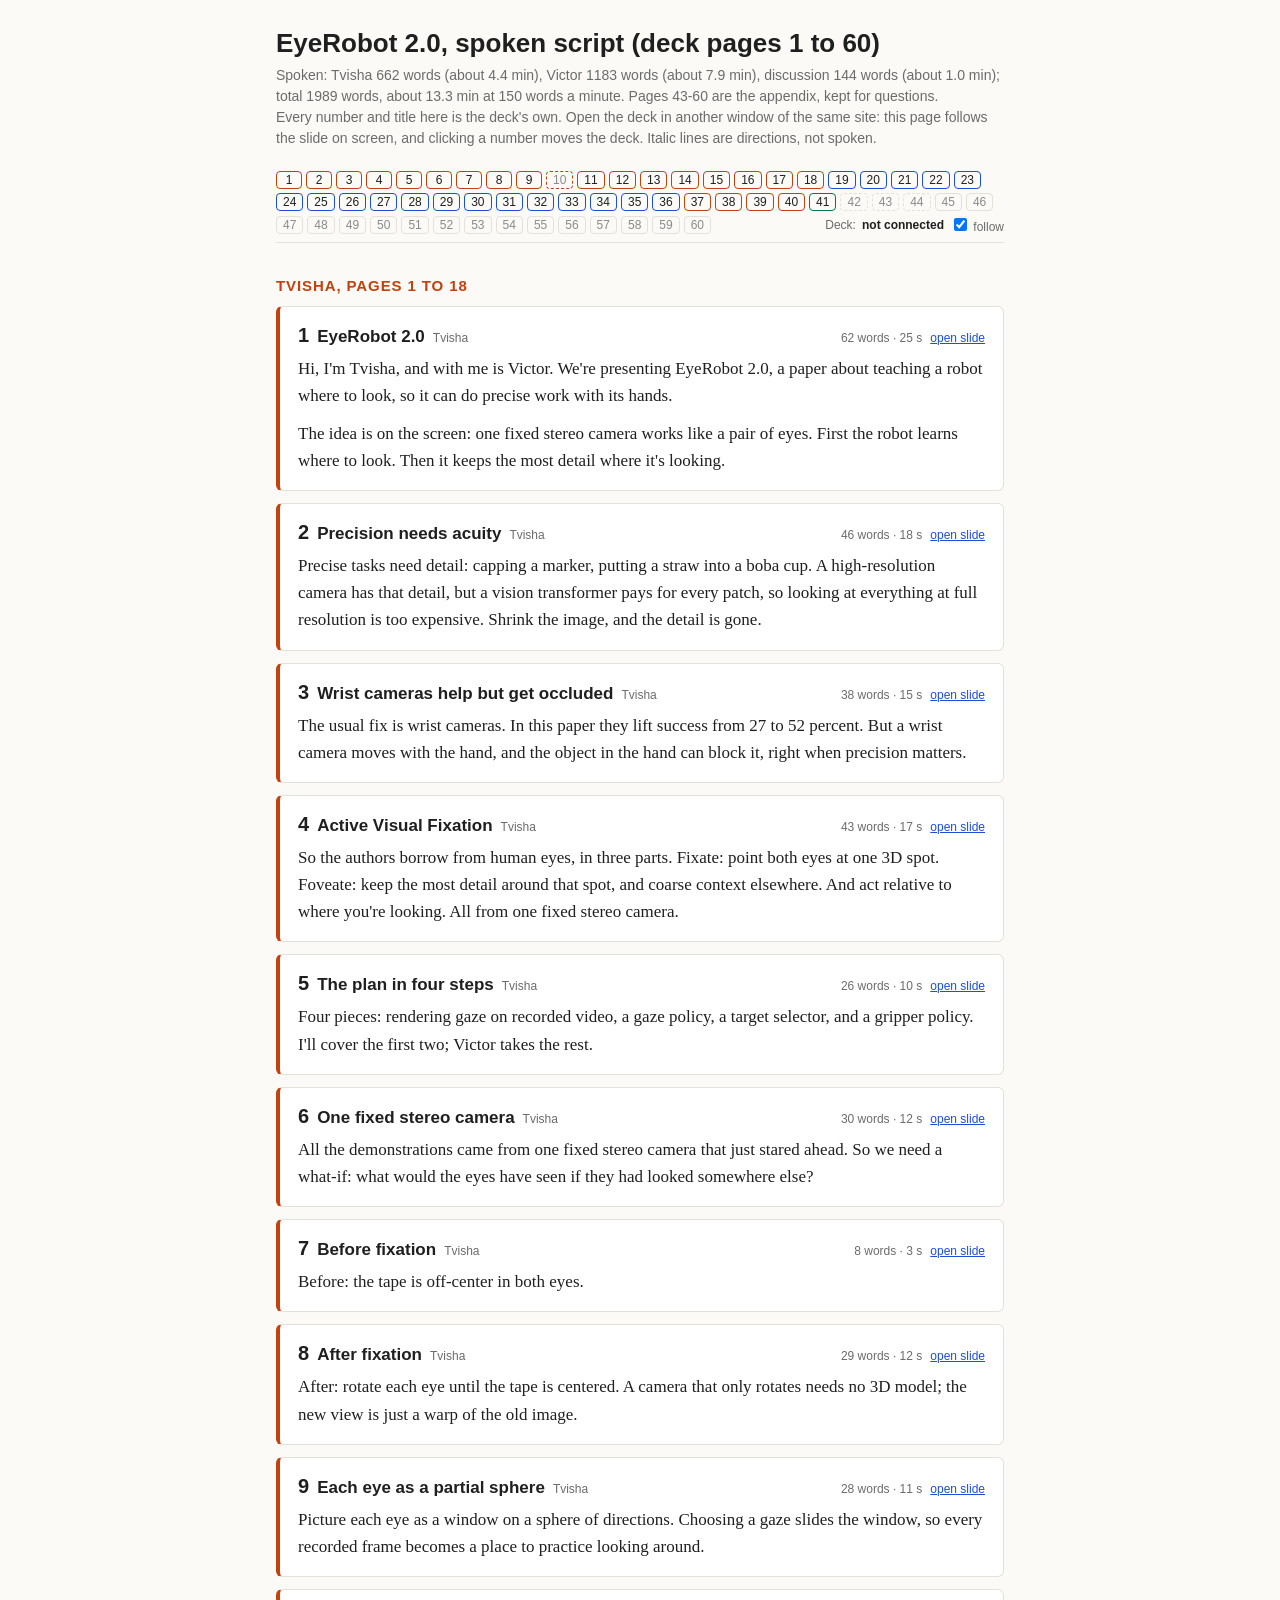
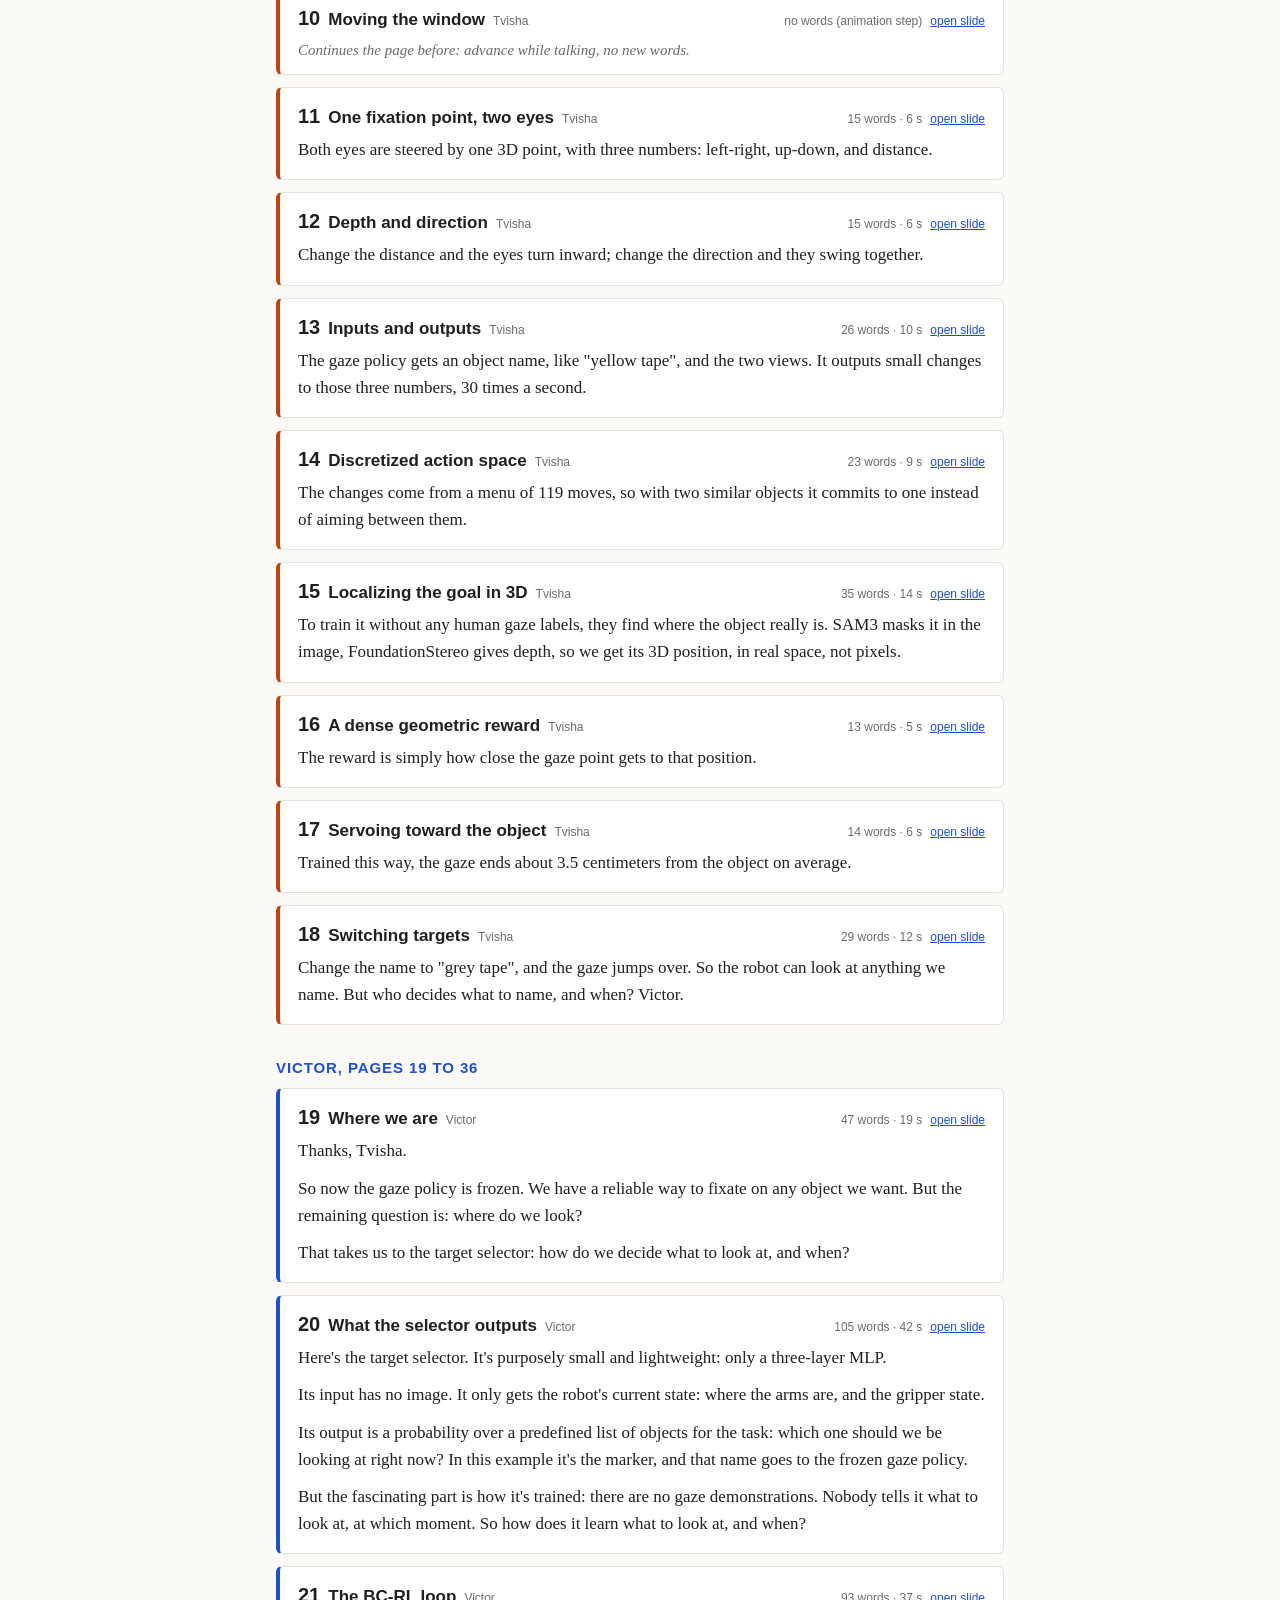
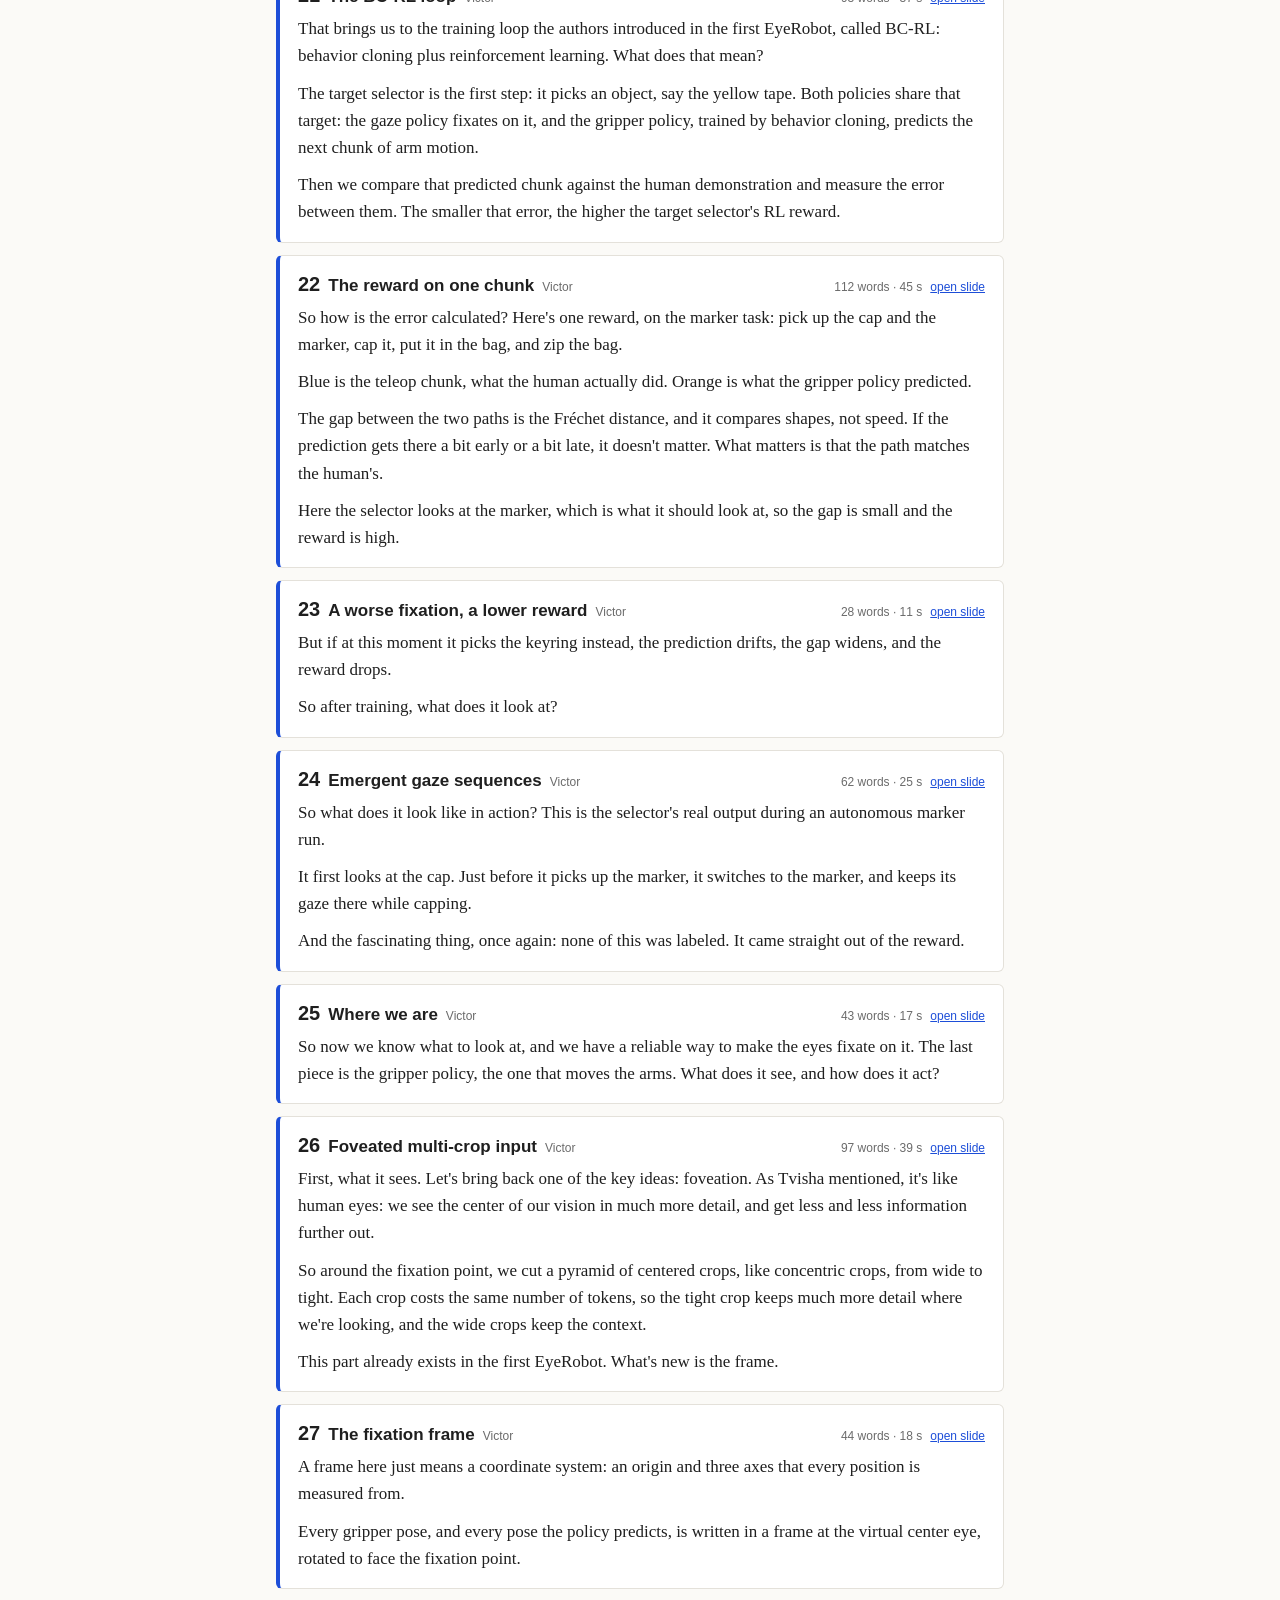
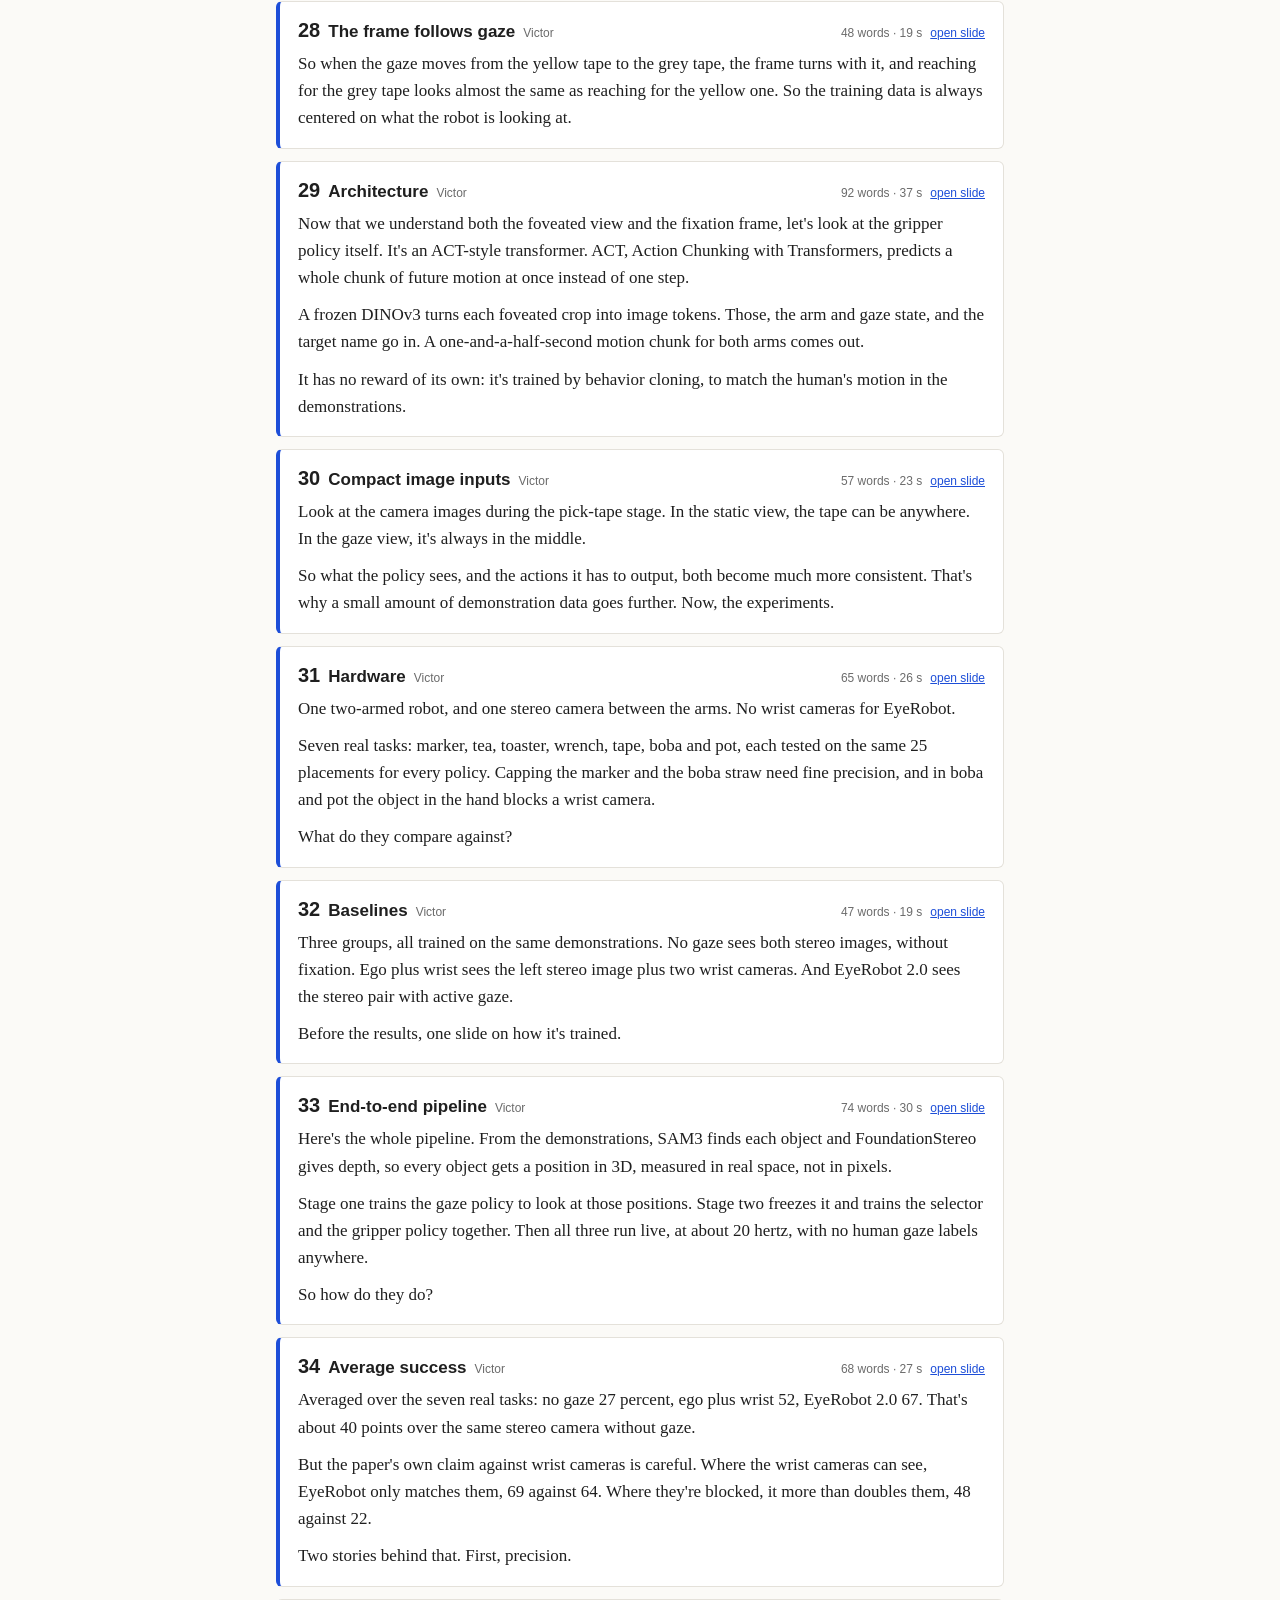
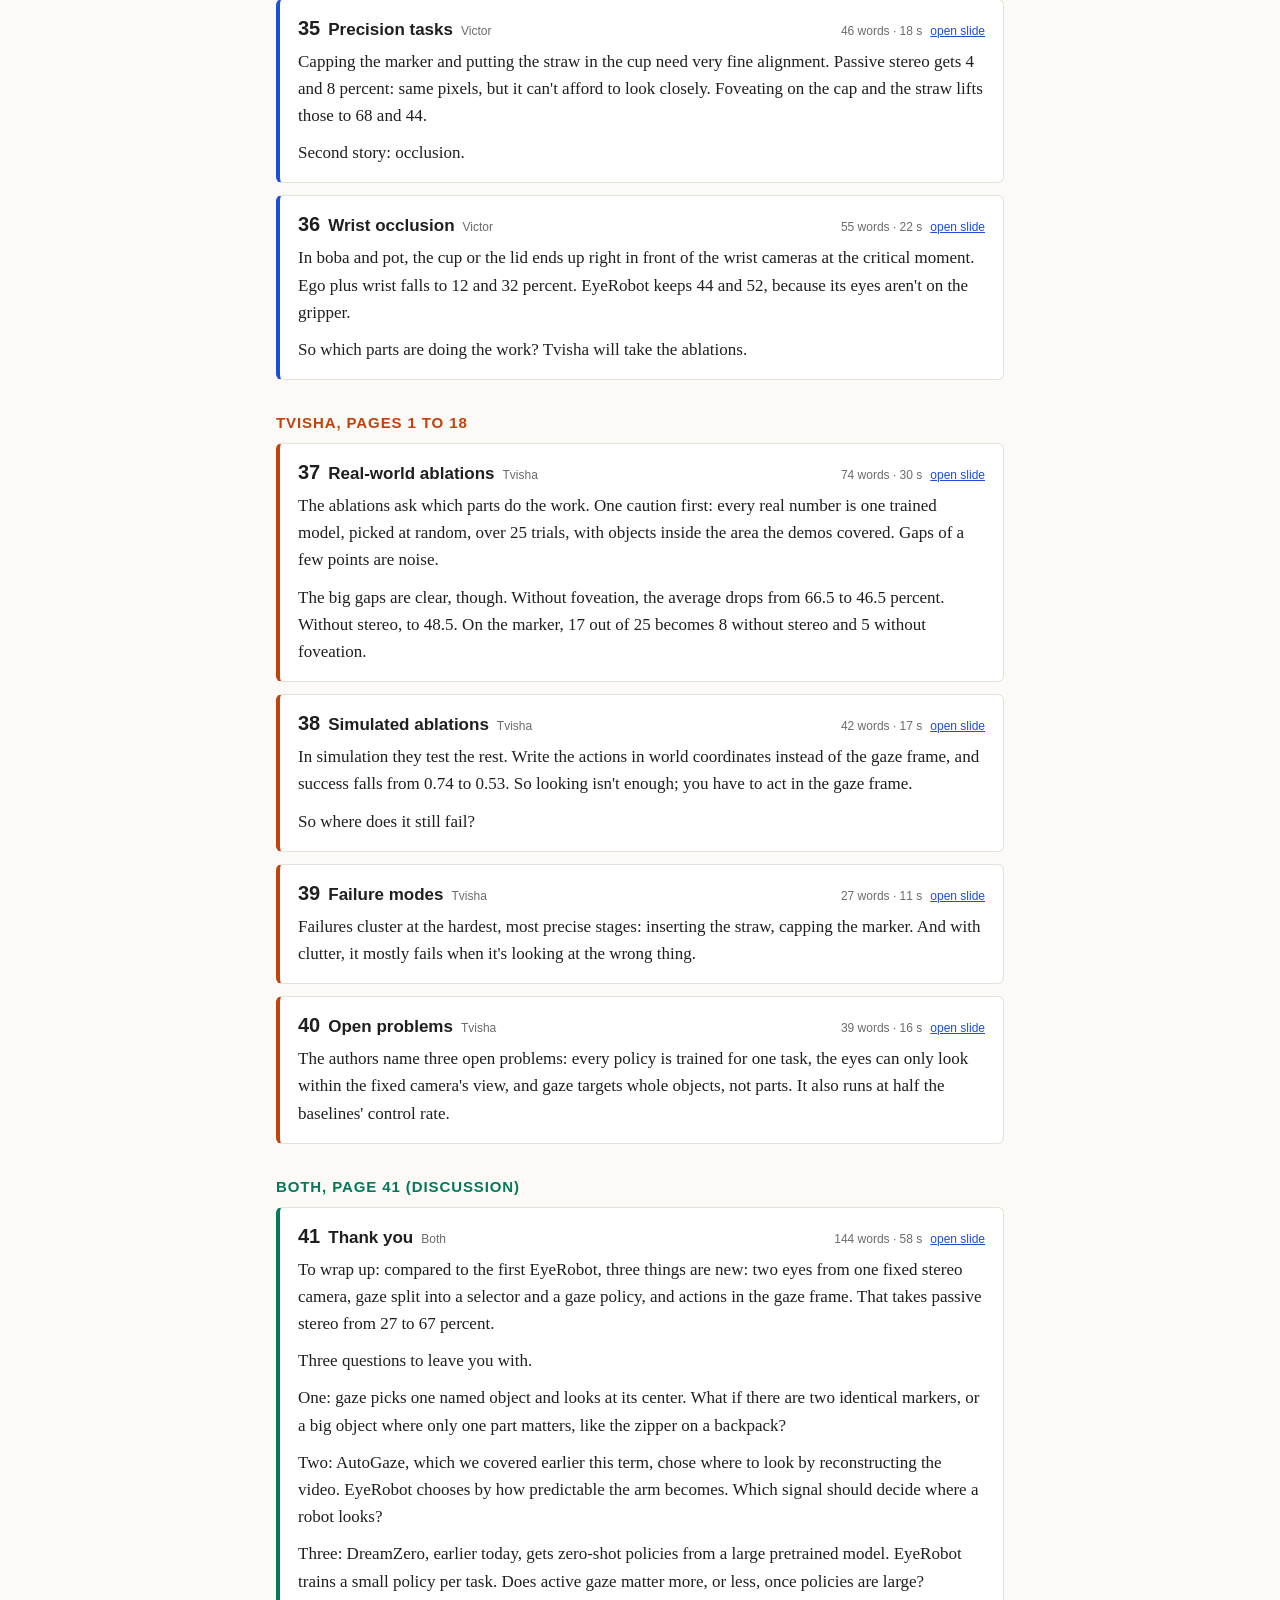
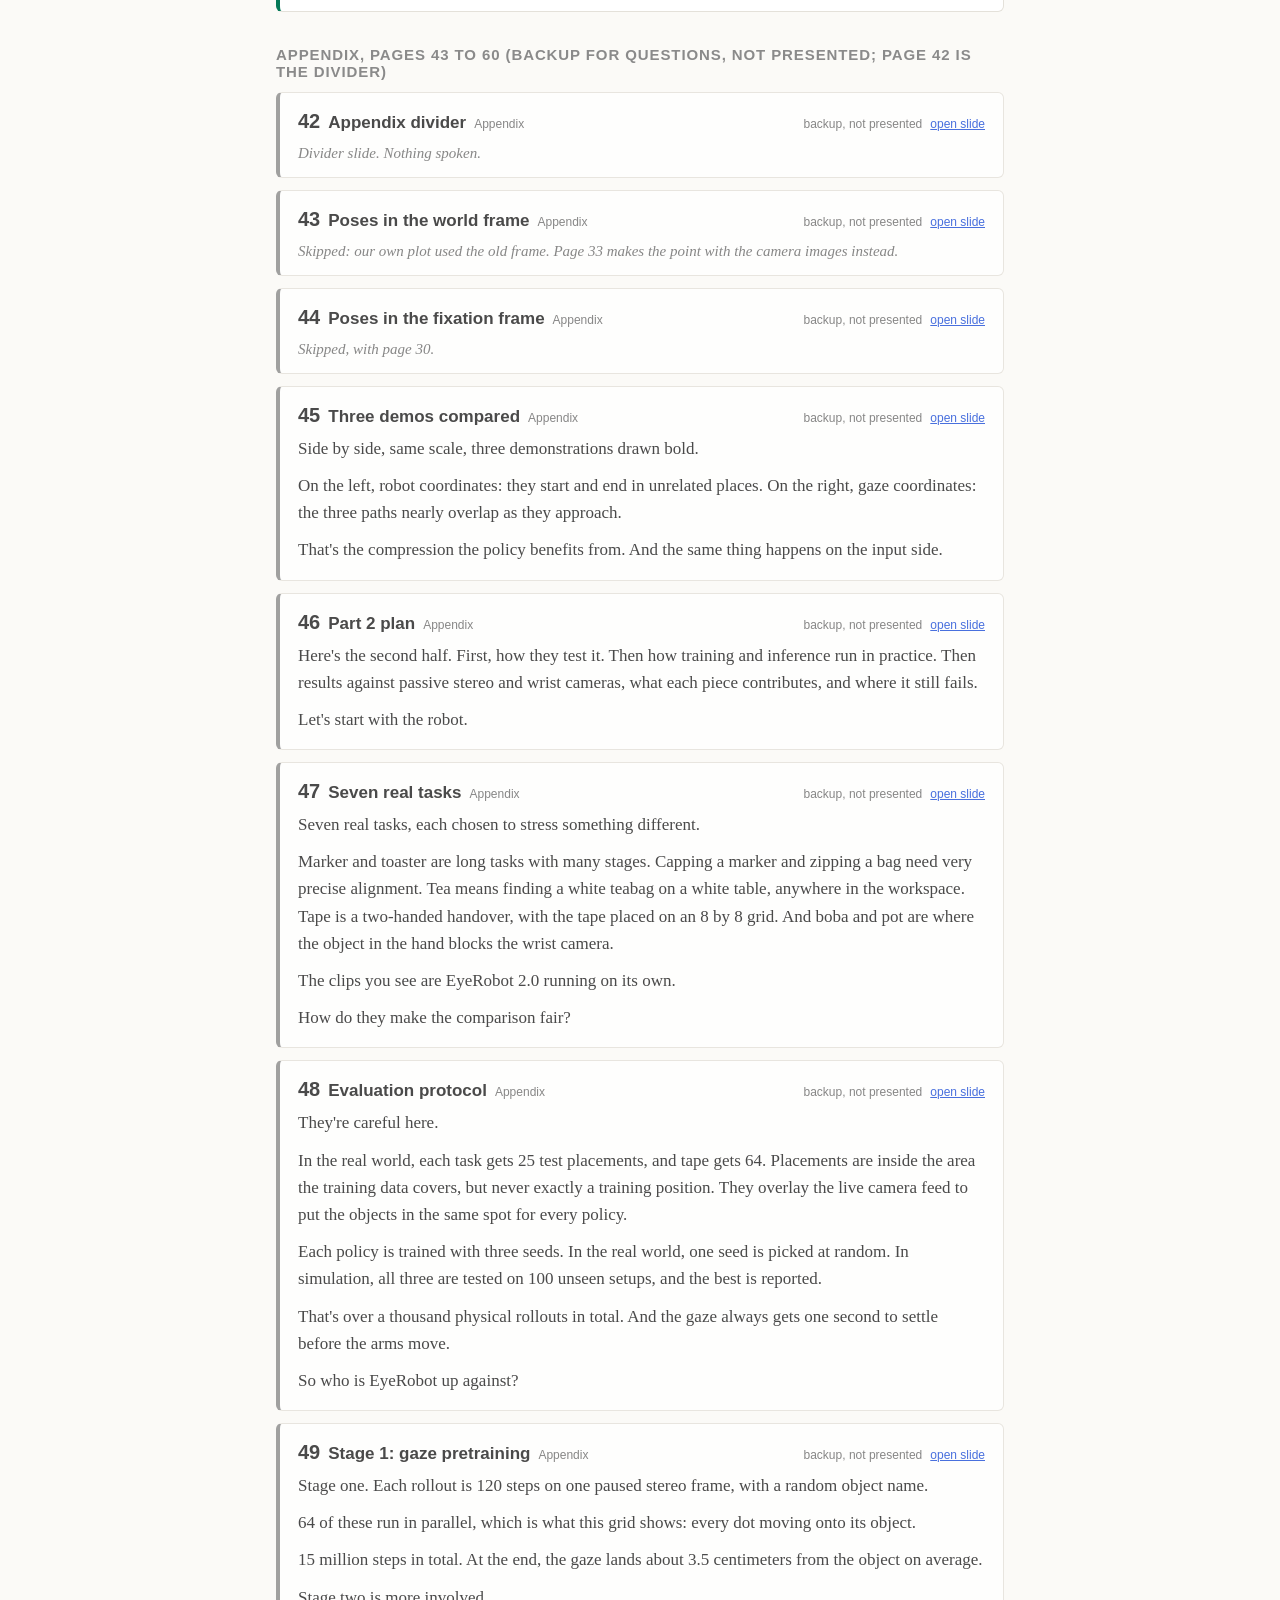
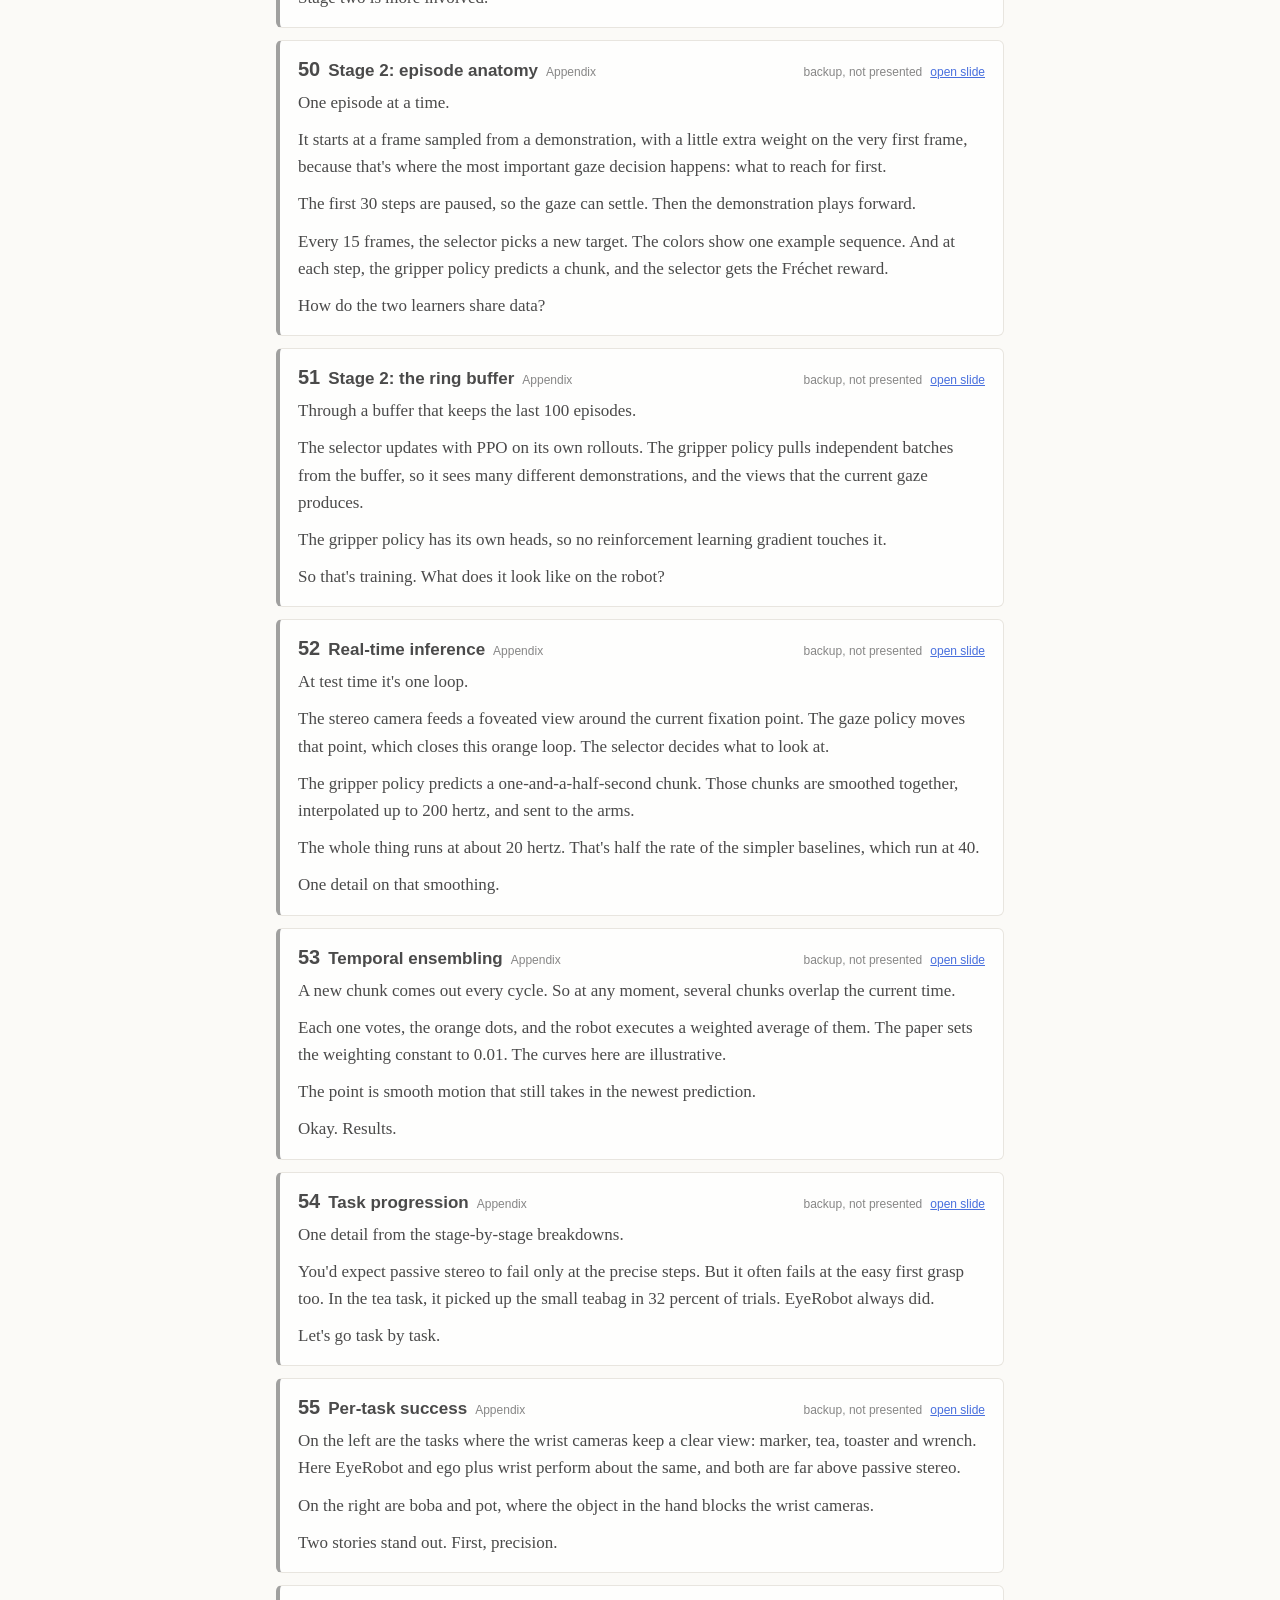
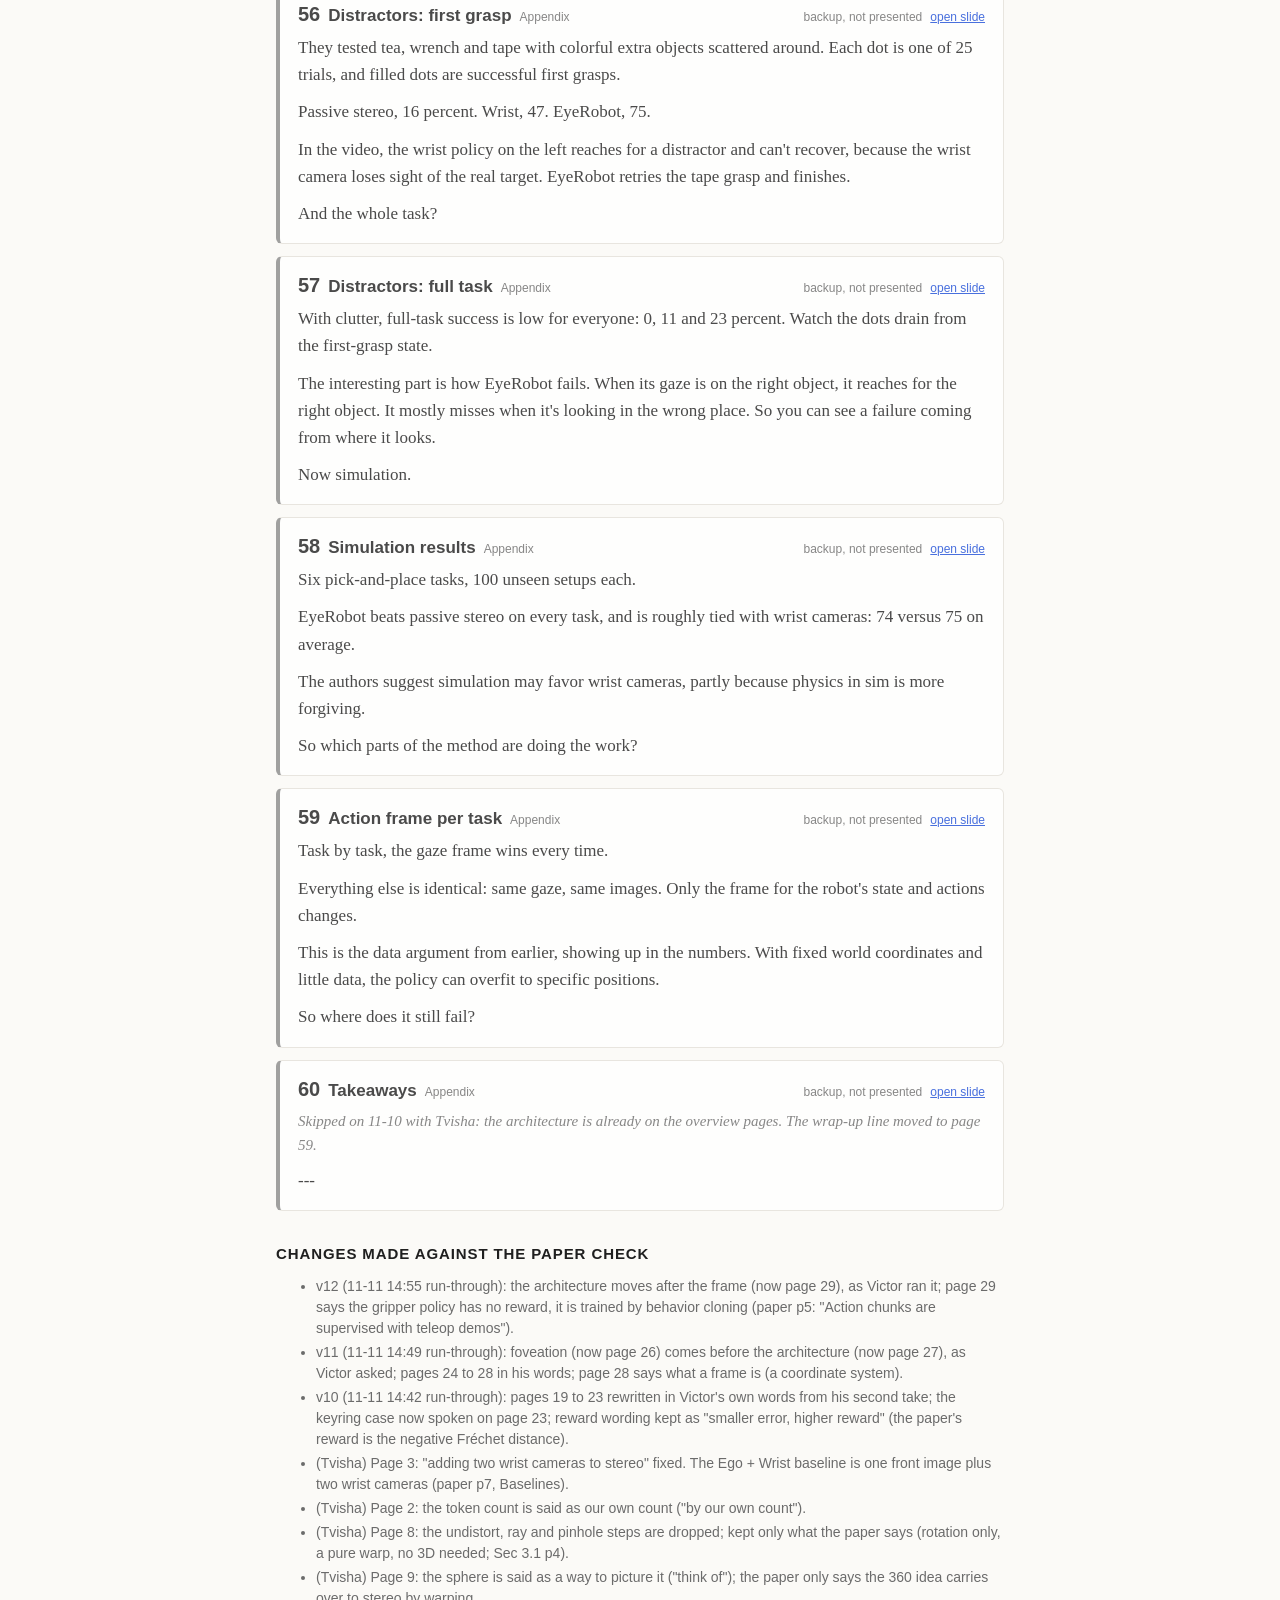
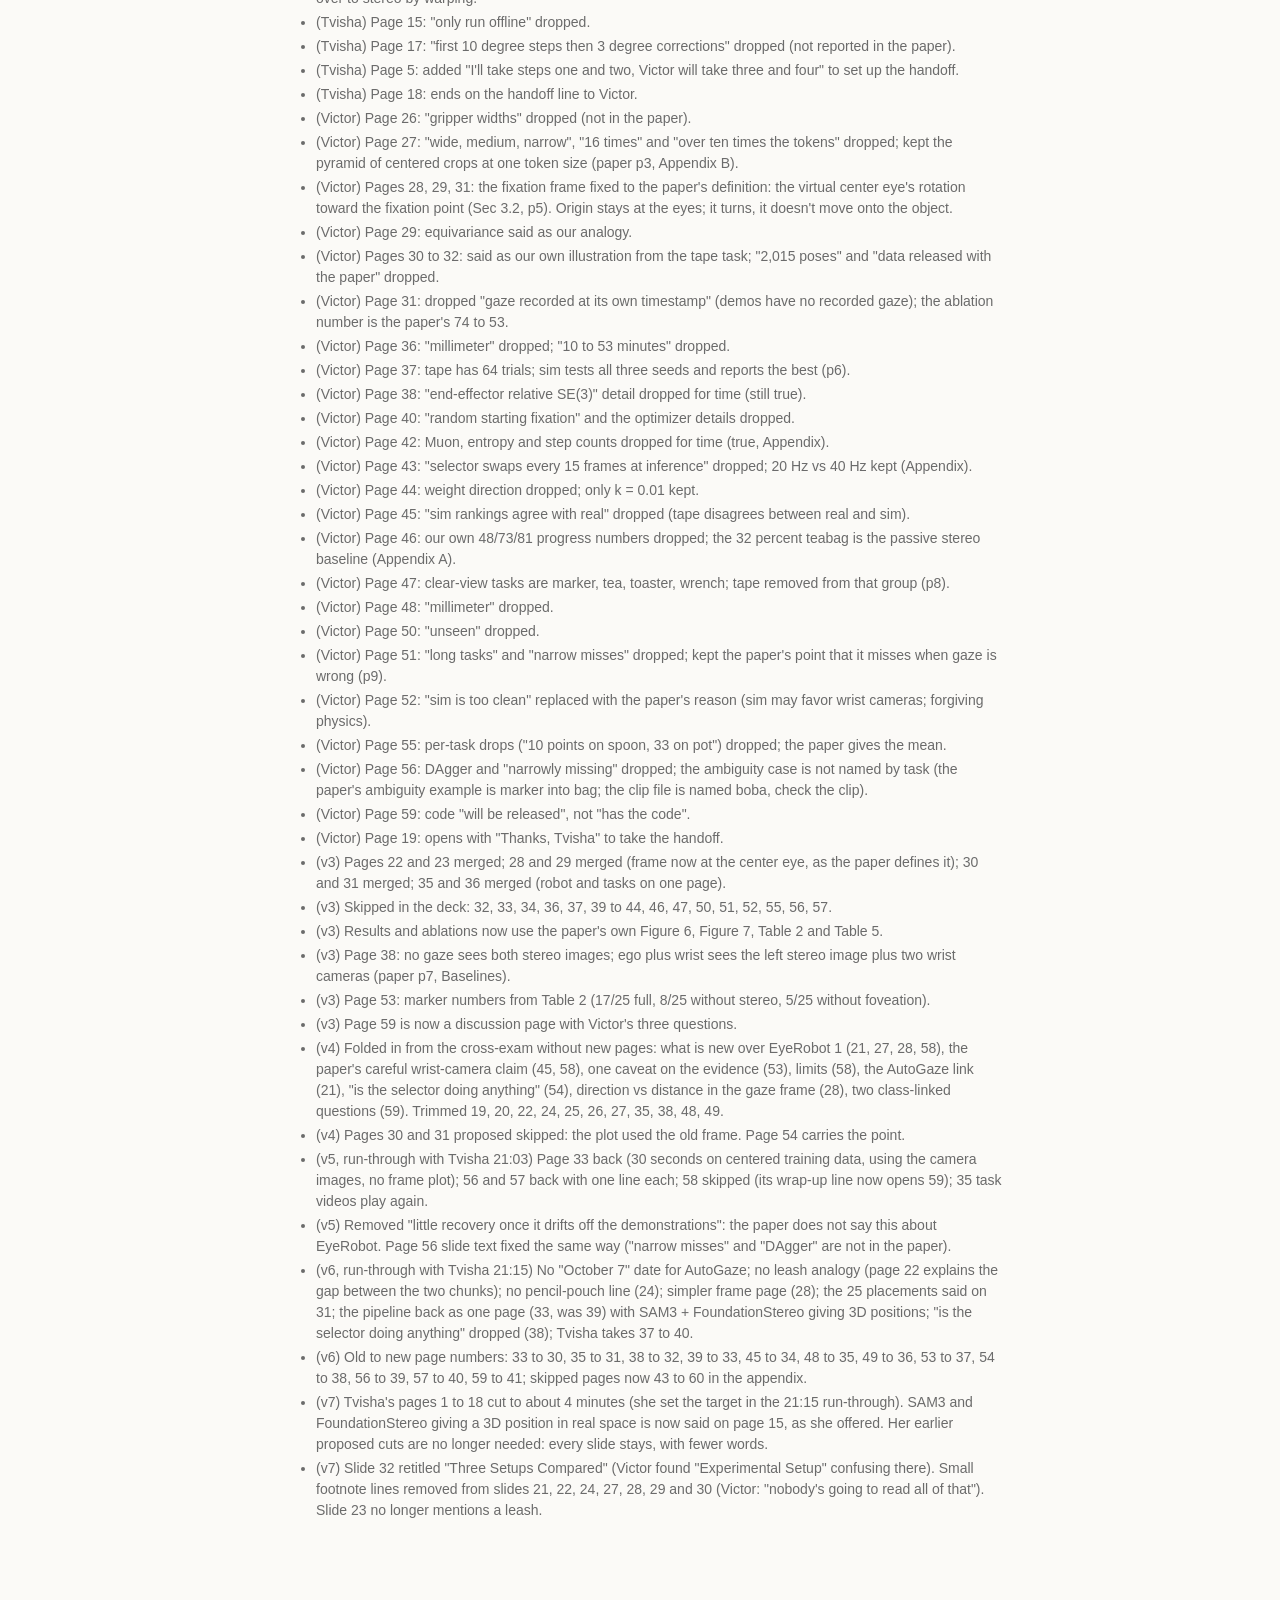
==== commit 32e3e120: "Run-through 14:55: architecture after the frame slides (now 29); script v12 says the gripper policy " ====
--- a/script/index.html
+++ b/script/index.html
@@ -27,8 +27,8 @@
 .changes{font:14px/1.5 Helvetica,Arial,sans-serif;color:var(--muted)}.changes li{margin:3px 0}
 </style></head><body><main>
 <h1>EyeRobot 2.0, spoken script (deck pages 1 to 60)</h1>
-<p class="sub">Spoken: Tvisha 662 words (about 4.4 min), Victor 1159 words (about 7.7 min), discussion 144 words (about 1.0 min); total 1965 words, about 13.1 min at 150 words a minute. Pages 43-60 are the appendix, kept for questions.<br>Every number and title here is the deck's own. Open the deck in another window of the same site: this page follows the slide on screen, and clicking a number moves the deck. Italic lines are directions, not spoken.</p>
-<nav><a class="tvisha" href="#p1" data-goto="1" title="EyeRobot 2.0">1</a><a class="tvisha" href="#p2" data-goto="2" title="Precision needs acuity">2</a><a class="tvisha" href="#p3" data-goto="3" title="Wrist cameras help but get occluded">3</a><a class="tvisha" href="#p4" data-goto="4" title="Active Visual Fixation">4</a><a class="tvisha" href="#p5" data-goto="5" title="The plan in four steps">5</a><a class="tvisha" href="#p6" data-goto="6" title="One fixed stereo camera">6</a><a class="tvisha" href="#p7" data-goto="7" title="Before fixation">7</a><a class="tvisha" href="#p8" data-goto="8" title="After fixation">8</a><a class="tvisha" href="#p9" data-goto="9" title="Each eye as a partial sphere">9</a><a class="tvisha silent" href="#p10" data-goto="10" title="Moving the window">10</a><a class="tvisha" href="#p11" data-goto="11" title="One fixation point, two eyes">11</a><a class="tvisha" href="#p12" data-goto="12" title="Depth and direction">12</a><a class="tvisha" href="#p13" data-goto="13" title="Inputs and outputs">13</a><a class="tvisha" href="#p14" data-goto="14" title="Discretized action space">14</a><a class="tvisha" href="#p15" data-goto="15" title="Localizing the goal in 3D">15</a><a class="tvisha" href="#p16" data-goto="16" title="A dense geometric reward">16</a><a class="tvisha" href="#p17" data-goto="17" title="Servoing toward the object">17</a><a class="tvisha" href="#p18" data-goto="18" title="Switching targets">18</a><a class="victor" href="#p19" data-goto="19" title="Where we are">19</a><a class="victor" href="#p20" data-goto="20" title="What the selector outputs">20</a><a class="victor" href="#p21" data-goto="21" title="The BC-RL loop">21</a><a class="victor" href="#p22" data-goto="22" title="The reward on one chunk">22</a><a class="victor" href="#p23" data-goto="23" title="A worse fixation, a lower reward">23</a><a class="victor" href="#p24" data-goto="24" title="Emergent gaze sequences">24</a><a class="victor" href="#p25" data-goto="25" title="Where we are">25</a><a class="victor" href="#p26" data-goto="26" title="Foveated multi-crop input">26</a><a class="victor" href="#p27" data-goto="27" title="Architecture">27</a><a class="victor" href="#p28" data-goto="28" title="The fixation frame">28</a><a class="victor silent" href="#p29" data-goto="29" title="The frame follows gaze">29</a><a class="victor" href="#p30" data-goto="30" title="Compact image inputs">30</a><a class="victor" href="#p31" data-goto="31" title="Hardware">31</a><a class="victor" href="#p32" data-goto="32" title="Baselines">32</a><a class="victor" href="#p33" data-goto="33" title="End-to-end pipeline">33</a><a class="victor" href="#p34" data-goto="34" title="Average success">34</a><a class="victor" href="#p35" data-goto="35" title="Precision tasks">35</a><a class="victor" href="#p36" data-goto="36" title="Wrist occlusion">36</a><a class="tvisha" href="#p37" data-goto="37" title="Real-world ablations">37</a><a class="tvisha" href="#p38" data-goto="38" title="Simulated ablations">38</a><a class="tvisha" href="#p39" data-goto="39" title="Failure modes">39</a><a class="tvisha" href="#p40" data-goto="40" title="Open problems">40</a><a class="both" href="#p41" data-goto="41" title="Thank you">41</a><a class="appendix silent" href="#p42" data-goto="42" title="Appendix divider">42</a><a class="appendix silent" href="#p43" data-goto="43" title="Poses in the world frame">43</a><a class="appendix silent" href="#p44" data-goto="44" title="Poses in the fixation frame">44</a><a class="appendix" href="#p45" data-goto="45" title="Three demos compared">45</a><a class="appendix" href="#p46" data-goto="46" title="Part 2 plan">46</a><a class="appendix" href="#p47" data-goto="47" title="Seven real tasks">47</a><a class="appendix" href="#p48" data-goto="48" title="Evaluation protocol">48</a><a class="appendix" href="#p49" data-goto="49" title="Stage 1: gaze pretraining">49</a><a class="appendix" href="#p50" data-goto="50" title="Stage 2: episode anatomy">50</a><a class="appendix" href="#p51" data-goto="51" title="Stage 2: the ring buffer">51</a><a class="appendix" href="#p52" data-goto="52" title="Real-time inference">52</a><a class="appendix" href="#p53" data-goto="53" title="Temporal ensembling">53</a><a class="appendix" href="#p54" data-goto="54" title="Task progression">54</a><a class="appendix" href="#p55" data-goto="55" title="Per-task success">55</a><a class="appendix" href="#p56" data-goto="56" title="Distractors: first grasp">56</a><a class="appendix" href="#p57" data-goto="57" title="Distractors: full task">57</a><a class="appendix" href="#p58" data-goto="58" title="Simulation results">58</a><a class="appendix" href="#p59" data-goto="59" title="Action frame per task">59</a><a class="appendix" href="#p60" data-goto="60" title="Takeaways">60</a><span id="sync">Deck: <b id="deckstate">not connected</b> <label><input type="checkbox" id="follow" checked> follow</label></span></nav>
+<p class="sub">Spoken: Tvisha 662 words (about 4.4 min), Victor 1183 words (about 7.9 min), discussion 144 words (about 1.0 min); total 1989 words, about 13.3 min at 150 words a minute. Pages 43-60 are the appendix, kept for questions.<br>Every number and title here is the deck's own. Open the deck in another window of the same site: this page follows the slide on screen, and clicking a number moves the deck. Italic lines are directions, not spoken.</p>
+<nav><a class="tvisha" href="#p1" data-goto="1" title="EyeRobot 2.0">1</a><a class="tvisha" href="#p2" data-goto="2" title="Precision needs acuity">2</a><a class="tvisha" href="#p3" data-goto="3" title="Wrist cameras help but get occluded">3</a><a class="tvisha" href="#p4" data-goto="4" title="Active Visual Fixation">4</a><a class="tvisha" href="#p5" data-goto="5" title="The plan in four steps">5</a><a class="tvisha" href="#p6" data-goto="6" title="One fixed stereo camera">6</a><a class="tvisha" href="#p7" data-goto="7" title="Before fixation">7</a><a class="tvisha" href="#p8" data-goto="8" title="After fixation">8</a><a class="tvisha" href="#p9" data-goto="9" title="Each eye as a partial sphere">9</a><a class="tvisha silent" href="#p10" data-goto="10" title="Moving the window">10</a><a class="tvisha" href="#p11" data-goto="11" title="One fixation point, two eyes">11</a><a class="tvisha" href="#p12" data-goto="12" title="Depth and direction">12</a><a class="tvisha" href="#p13" data-goto="13" title="Inputs and outputs">13</a><a class="tvisha" href="#p14" data-goto="14" title="Discretized action space">14</a><a class="tvisha" href="#p15" data-goto="15" title="Localizing the goal in 3D">15</a><a class="tvisha" href="#p16" data-goto="16" title="A dense geometric reward">16</a><a class="tvisha" href="#p17" data-goto="17" title="Servoing toward the object">17</a><a class="tvisha" href="#p18" data-goto="18" title="Switching targets">18</a><a class="victor" href="#p19" data-goto="19" title="Where we are">19</a><a class="victor" href="#p20" data-goto="20" title="What the selector outputs">20</a><a class="victor" href="#p21" data-goto="21" title="The BC-RL loop">21</a><a class="victor" href="#p22" data-goto="22" title="The reward on one chunk">22</a><a class="victor" href="#p23" data-goto="23" title="A worse fixation, a lower reward">23</a><a class="victor" href="#p24" data-goto="24" title="Emergent gaze sequences">24</a><a class="victor" href="#p25" data-goto="25" title="Where we are">25</a><a class="victor" href="#p26" data-goto="26" title="Foveated multi-crop input">26</a><a class="victor" href="#p27" data-goto="27" title="The fixation frame">27</a><a class="victor" href="#p28" data-goto="28" title="The frame follows gaze">28</a><a class="victor" href="#p29" data-goto="29" title="Architecture">29</a><a class="victor" href="#p30" data-goto="30" title="Compact image inputs">30</a><a class="victor" href="#p31" data-goto="31" title="Hardware">31</a><a class="victor" href="#p32" data-goto="32" title="Baselines">32</a><a class="victor" href="#p33" data-goto="33" title="End-to-end pipeline">33</a><a class="victor" href="#p34" data-goto="34" title="Average success">34</a><a class="victor" href="#p35" data-goto="35" title="Precision tasks">35</a><a class="victor" href="#p36" data-goto="36" title="Wrist occlusion">36</a><a class="tvisha" href="#p37" data-goto="37" title="Real-world ablations">37</a><a class="tvisha" href="#p38" data-goto="38" title="Simulated ablations">38</a><a class="tvisha" href="#p39" data-goto="39" title="Failure modes">39</a><a class="tvisha" href="#p40" data-goto="40" title="Open problems">40</a><a class="both" href="#p41" data-goto="41" title="Thank you">41</a><a class="appendix silent" href="#p42" data-goto="42" title="Appendix divider">42</a><a class="appendix silent" href="#p43" data-goto="43" title="Poses in the world frame">43</a><a class="appendix silent" href="#p44" data-goto="44" title="Poses in the fixation frame">44</a><a class="appendix" href="#p45" data-goto="45" title="Three demos compared">45</a><a class="appendix" href="#p46" data-goto="46" title="Part 2 plan">46</a><a class="appendix" href="#p47" data-goto="47" title="Seven real tasks">47</a><a class="appendix" href="#p48" data-goto="48" title="Evaluation protocol">48</a><a class="appendix" href="#p49" data-goto="49" title="Stage 1: gaze pretraining">49</a><a class="appendix" href="#p50" data-goto="50" title="Stage 2: episode anatomy">50</a><a class="appendix" href="#p51" data-goto="51" title="Stage 2: the ring buffer">51</a><a class="appendix" href="#p52" data-goto="52" title="Real-time inference">52</a><a class="appendix" href="#p53" data-goto="53" title="Temporal ensembling">53</a><a class="appendix" href="#p54" data-goto="54" title="Task progression">54</a><a class="appendix" href="#p55" data-goto="55" title="Per-task success">55</a><a class="appendix" href="#p56" data-goto="56" title="Distractors: first grasp">56</a><a class="appendix" href="#p57" data-goto="57" title="Distractors: full task">57</a><a class="appendix" href="#p58" data-goto="58" title="Simulation results">58</a><a class="appendix" href="#p59" data-goto="59" title="Action frame per task">59</a><a class="appendix" href="#p60" data-goto="60" title="Takeaways">60</a><span id="sync">Deck: <b id="deckstate">not connected</b> <label><input type="checkbox" id="follow" checked> follow</label></span></nav>
 <h2 class="part tvisha">TVISHA, pages 1 to 18</h2><section class="page tvisha" id="p1" data-n="1">
 <header><a class="num" href="../index.html?state=1" target="deck" data-goto="1" title="Show this slide in the deck">1</a><span class="name">EyeRobot 2.0</span><span class="who">Tvisha</span>
 <span class="meta">62 words · 25 s</span><a class="open" href="../index.html?state=1" target="deck">open slide</a></header>
@@ -106,17 +106,17 @@
 <span class="meta">43 words · 17 s</span><a class="open" href="../index.html?state=25" target="deck">open slide</a></header>
 <p>So now we know what to look at, and we have a reliable way to make the eyes fixate on it. The last piece is the gripper policy, the one that moves the arms. What does it see, and how does it act?</p></section><section class="page victor" id="p26" data-n="26">
 <header><a class="num" href="../index.html?state=26" target="deck" data-goto="26" title="Show this slide in the deck">26</a><span class="name">Foveated multi-crop input</span><span class="who">Victor</span>
-<span class="meta">101 words · 40 s</span><a class="open" href="../index.html?state=26" target="deck">open slide</a></header>
-<p>First, what it sees. Let&#x27;s bring back one of the key ideas: foveation. As Tvisha mentioned, it&#x27;s like human eyes: we see the center of our vision in much more detail, and get less and less information further out.</p><p>So around the fixation point, we cut a pyramid of centered crops, like concentric crops, from wide to tight. Each crop costs the same number of tokens, so the tight crop keeps much more detail where we&#x27;re looking, and the wide crops keep the context.</p><p>This part already exists in the first EyeRobot. So what does the policy do with these crops?</p></section><section class="page victor" id="p27" data-n="27">
-<header><a class="num" href="../index.html?state=27" target="deck" data-goto="27" title="Show this slide in the deck">27</a><span class="name">Architecture</span><span class="who">Victor</span>
-<span class="meta">64 words · 26 s</span><a class="open" href="../index.html?state=27" target="deck">open slide</a></header>
-<p>It&#x27;s an ACT-style transformer. ACT, Action Chunking with Transformers, predicts a whole chunk of future motion at once instead of just one step.</p><p>A frozen DINOv3 turns each foveated crop into image tokens. Those, the arm and gaze state, and the target name go in. A one-and-a-half-second motion chunk for both arms comes out.</p><p>What&#x27;s new is the frame those motions are written in.</p></section><section class="page victor" id="p28" data-n="28">
-<header><a class="num" href="../index.html?state=28" target="deck" data-goto="28" title="Show this slide in the deck">28</a><span class="name">The fixation frame</span><span class="who">Victor</span>
-<span class="meta">92 words · 37 s</span><a class="open" href="../index.html?state=28" target="deck">open slide</a></header>
-<p>A frame here just means a coordinate system: an origin and three axes that every position is measured from.</p><p>Every gripper pose, and every pose the policy predicts, is written in a frame at the virtual center eye, rotated to face the fixation point.</p><p>So when the gaze moves from the yellow tape to the grey tape, the frame turns with it, and reaching for the grey tape looks almost the same as reaching for the yellow one. So the training data is always centered on what the robot is looking at.</p></section><section class="page victor silent" id="p29" data-n="29">
-<header><a class="num" href="../index.html?state=29" target="deck" data-goto="29" title="Show this slide in the deck">29</a><span class="name">The frame follows gaze</span><span class="who">Victor</span>
-<span class="meta">no words (animation step)</span><a class="open" href="../index.html?state=29" target="deck">open slide</a></header>
-<p class="dir">Animation continues from page 28: gaze moves to the grey tape and the frame turns with it. No new words.</p></section><section class="page victor" id="p30" data-n="30">
+<span class="meta">97 words · 39 s</span><a class="open" href="../index.html?state=26" target="deck">open slide</a></header>
+<p>First, what it sees. Let&#x27;s bring back one of the key ideas: foveation. As Tvisha mentioned, it&#x27;s like human eyes: we see the center of our vision in much more detail, and get less and less information further out.</p><p>So around the fixation point, we cut a pyramid of centered crops, like concentric crops, from wide to tight. Each crop costs the same number of tokens, so the tight crop keeps much more detail where we&#x27;re looking, and the wide crops keep the context.</p><p>This part already exists in the first EyeRobot. What&#x27;s new is the frame.</p></section><section class="page victor" id="p27" data-n="27">
+<header><a class="num" href="../index.html?state=27" target="deck" data-goto="27" title="Show this slide in the deck">27</a><span class="name">The fixation frame</span><span class="who">Victor</span>
+<span class="meta">44 words · 18 s</span><a class="open" href="../index.html?state=27" target="deck">open slide</a></header>
+<p>A frame here just means a coordinate system: an origin and three axes that every position is measured from.</p><p>Every gripper pose, and every pose the policy predicts, is written in a frame at the virtual center eye, rotated to face the fixation point.</p></section><section class="page victor" id="p28" data-n="28">
+<header><a class="num" href="../index.html?state=28" target="deck" data-goto="28" title="Show this slide in the deck">28</a><span class="name">The frame follows gaze</span><span class="who">Victor</span>
+<span class="meta">48 words · 19 s</span><a class="open" href="../index.html?state=28" target="deck">open slide</a></header>
+<p>So when the gaze moves from the yellow tape to the grey tape, the frame turns with it, and reaching for the grey tape looks almost the same as reaching for the yellow one. So the training data is always centered on what the robot is looking at.</p></section><section class="page victor" id="p29" data-n="29">
+<header><a class="num" href="../index.html?state=29" target="deck" data-goto="29" title="Show this slide in the deck">29</a><span class="name">Architecture</span><span class="who">Victor</span>
+<span class="meta">92 words · 37 s</span><a class="open" href="../index.html?state=29" target="deck">open slide</a></header>
+<p>Now that we understand both the foveated view and the fixation frame, let&#x27;s look at the gripper policy itself. It&#x27;s an ACT-style transformer. ACT, Action Chunking with Transformers, predicts a whole chunk of future motion at once instead of one step.</p><p>A frozen DINOv3 turns each foveated crop into image tokens. Those, the arm and gaze state, and the target name go in. A one-and-a-half-second motion chunk for both arms comes out.</p><p>It has no reward of its own: it&#x27;s trained by behavior cloning, to match the human&#x27;s motion in the demonstrations.</p></section><section class="page victor" id="p30" data-n="30">
 <header><a class="num" href="../index.html?state=30" target="deck" data-goto="30" title="Show this slide in the deck">30</a><span class="name">Compact image inputs</span><span class="who">Victor</span>
 <span class="meta">57 words · 23 s</span><a class="open" href="../index.html?state=30" target="deck">open slide</a></header>
 <p>Look at the camera images during the pick-tape stage. In the static view, the tape can be anywhere. In the gaze view, it&#x27;s always in the middle.</p><p>So what the policy sees, and the actions it has to output, both become much more consistent. That&#x27;s why a small amount of demonstration data goes further. Now, the experiments.</p></section><section class="page victor" id="p31" data-n="31">
@@ -210,7 +210,7 @@
 <header><a class="num" href="../index.html?state=60" target="deck" data-goto="60" title="Show this slide in the deck">60</a><span class="name">Takeaways</span><span class="who">Appendix</span>
 <span class="meta">backup, not presented</span><a class="open" href="../index.html?state=60" target="deck">open slide</a></header>
 <p class="dir">Skipped on 11-10 with Tvisha: the architecture is already on the overview pages. The wrap-up line moved to page 59.</p><p>---</p></section>
-<h2 class="part">Changes made against the paper check</h2><ul class="changes"><li>v11 (11-11 14:49 run-through): foveation (now page 26) comes before the architecture (now page 27), as Victor asked; pages 24 to 28 in his words; page 28 says what a frame is (a coordinate system).</li><li>v10 (11-11 14:42 run-through): pages 19 to 23 rewritten in Victor&#x27;s own words from his second take; the keyring case now spoken on page 23; reward wording kept as &quot;smaller error, higher reward&quot; (the paper&#x27;s reward is the negative Fréchet distance).</li><li>(Tvisha) Page 3: &quot;adding two wrist cameras to stereo&quot; fixed. The Ego + Wrist baseline is one front image plus two wrist cameras (paper p7, Baselines).</li><li>(Tvisha) Page 2: the token count is said as our own count (&quot;by our own count&quot;).</li><li>(Tvisha) Page 8: the undistort, ray and pinhole steps are dropped; kept only what the paper says (rotation only, a pure warp, no 3D needed; Sec 3.1 p4).</li><li>(Tvisha) Page 9: the sphere is said as a way to picture it (&quot;think of&quot;); the paper only says the 360 idea carries over to stereo by warping.</li><li>(Tvisha) Page 15: &quot;only run offline&quot; dropped.</li><li>(Tvisha) Page 17: &quot;first 10 degree steps then 3 degree corrections&quot; dropped (not reported in the paper).</li><li>(Tvisha) Page 5: added &quot;I&#x27;ll take steps one and two, Victor will take three and four&quot; to set up the handoff.</li><li>(Tvisha) Page 18: ends on the handoff line to Victor.</li><li>(Victor) Page 26: &quot;gripper widths&quot; dropped (not in the paper).</li><li>(Victor) Page 27: &quot;wide, medium, narrow&quot;, &quot;16 times&quot; and &quot;over ten times the tokens&quot; dropped; kept the pyramid of centered crops at one token size (paper p3, Appendix B).</li><li>(Victor) Pages 28, 29, 31: the fixation frame fixed to the paper&#x27;s definition: the virtual center eye&#x27;s rotation toward the fixation point (Sec 3.2, p5). Origin stays at the eyes; it turns, it doesn&#x27;t move onto the object.</li><li>(Victor) Page 29: equivariance said as our analogy.</li><li>(Victor) Pages 30 to 32: said as our own illustration from the tape task; &quot;2,015 poses&quot; and &quot;data released with the paper&quot; dropped.</li><li>(Victor) Page 31: dropped &quot;gaze recorded at its own timestamp&quot; (demos have no recorded gaze); the ablation number is the paper&#x27;s 74 to 53.</li><li>(Victor) Page 36: &quot;millimeter&quot; dropped; &quot;10 to 53 minutes&quot; dropped.</li><li>(Victor) Page 37: tape has 64 trials; sim tests all three seeds and reports the best (p6).</li><li>(Victor) Page 38: &quot;end-effector relative SE(3)&quot; detail dropped for time (still true).</li><li>(Victor) Page 40: &quot;random starting fixation&quot; and the optimizer details dropped.</li><li>(Victor) Page 42: Muon, entropy and step counts dropped for time (true, Appendix).</li><li>(Victor) Page 43: &quot;selector swaps every 15 frames at inference&quot; dropped; 20 Hz vs 40 Hz kept (Appendix).</li><li>(Victor) Page 44: weight direction dropped; only k = 0.01 kept.</li><li>(Victor) Page 45: &quot;sim rankings agree with real&quot; dropped (tape disagrees between real and sim).</li><li>(Victor) Page 46: our own 48/73/81 progress numbers dropped; the 32 percent teabag is the passive stereo baseline (Appendix A).</li><li>(Victor) Page 47: clear-view tasks are marker, tea, toaster, wrench; tape removed from that group (p8).</li><li>(Victor) Page 48: &quot;millimeter&quot; dropped.</li><li>(Victor) Page 50: &quot;unseen&quot; dropped.</li><li>(Victor) Page 51: &quot;long tasks&quot; and &quot;narrow misses&quot; dropped; kept the paper&#x27;s point that it misses when gaze is wrong (p9).</li><li>(Victor) Page 52: &quot;sim is too clean&quot; replaced with the paper&#x27;s reason (sim may favor wrist cameras; forgiving physics).</li><li>(Victor) Page 55: per-task drops (&quot;10 points on spoon, 33 on pot&quot;) dropped; the paper gives the mean.</li><li>(Victor) Page 56: DAgger and &quot;narrowly missing&quot; dropped; the ambiguity case is not named by task (the paper&#x27;s ambiguity example is marker into bag; the clip file is named boba, check the clip).</li><li>(Victor) Page 59: code &quot;will be released&quot;, not &quot;has the code&quot;.</li><li>(Victor) Page 19: opens with &quot;Thanks, Tvisha&quot; to take the handoff.</li><li>(v3) Pages 22 and 23 merged; 28 and 29 merged (frame now at the center eye, as the paper defines it); 30 and 31 merged; 35 and 36 merged (robot and tasks on one page).</li><li>(v3) Skipped in the deck: 32, 33, 34, 36, 37, 39 to 44, 46, 47, 50, 51, 52, 55, 56, 57.</li><li>(v3) Results and ablations now use the paper&#x27;s own Figure 6, Figure 7, Table 2 and Table 5.</li><li>(v3) Page 38: no gaze sees both stereo images; ego plus wrist sees the left stereo image plus two wrist cameras (paper p7, Baselines).</li><li>(v3) Page 53: marker numbers from Table 2 (17/25 full, 8/25 without stereo, 5/25 without foveation).</li><li>(v3) Page 59 is now a discussion page with Victor&#x27;s three questions.</li><li>(v4) Folded in from the cross-exam without new pages: what is new over EyeRobot 1 (21, 27, 28, 58), the paper&#x27;s careful wrist-camera claim (45, 58), one caveat on the evidence (53), limits (58), the AutoGaze link (21), &quot;is the selector doing anything&quot; (54), direction vs distance in the gaze frame (28), two class-linked questions (59). Trimmed 19, 20, 22, 24, 25, 26, 27, 35, 38, 48, 49.</li><li>(v4) Pages 30 and 31 proposed skipped: the plot used the old frame. Page 54 carries the point.</li><li>(v5, run-through with Tvisha 21:03) Page 33 back (30 seconds on centered training data, using the camera images, no frame plot); 56 and 57 back with one line each; 58 skipped (its wrap-up line now opens 59); 35 task videos play again.</li><li>(v5) Removed &quot;little recovery once it drifts off the demonstrations&quot;: the paper does not say this about EyeRobot. Page 56 slide text fixed the same way (&quot;narrow misses&quot; and &quot;DAgger&quot; are not in the paper).</li><li>(v6, run-through with Tvisha 21:15) No &quot;October 7&quot; date for AutoGaze; no leash analogy (page 22 explains the gap between the two chunks); no pencil-pouch line (24); simpler frame page (28); the 25 placements said on 31; the pipeline back as one page (33, was 39) with SAM3 + FoundationStereo giving 3D positions; &quot;is the selector doing anything&quot; dropped (38); Tvisha takes 37 to 40.</li><li>(v6) Old to new page numbers: 33 to 30, 35 to 31, 38 to 32, 39 to 33, 45 to 34, 48 to 35, 49 to 36, 53 to 37, 54 to 38, 56 to 39, 57 to 40, 59 to 41; skipped pages now 43 to 60 in the appendix.</li><li>(v7) Tvisha&#x27;s pages 1 to 18 cut to about 4 minutes (she set the target in the 21:15 run-through). SAM3 and FoundationStereo giving a 3D position in real space is now said on page 15, as she offered. Her earlier proposed cuts are no longer needed: every slide stays, with fewer words.</li><li>(v7) Slide 32 retitled &quot;Three Setups Compared&quot; (Victor found &quot;Experimental Setup&quot; confusing there). Small footnote lines removed from slides 21, 22, 24, 27, 28, 29 and 30 (Victor: &quot;nobody&#x27;s going to read all of that&quot;). Slide 23 no longer mentions a leash.</li></ul>
+<h2 class="part">Changes made against the paper check</h2><ul class="changes"><li>v12 (11-11 14:55 run-through): the architecture moves after the frame (now page 29), as Victor ran it; page 29 says the gripper policy has no reward, it is trained by behavior cloning (paper p5: &quot;Action chunks are supervised with teleop demos&quot;).</li><li>v11 (11-11 14:49 run-through): foveation (now page 26) comes before the architecture (now page 27), as Victor asked; pages 24 to 28 in his words; page 28 says what a frame is (a coordinate system).</li><li>v10 (11-11 14:42 run-through): pages 19 to 23 rewritten in Victor&#x27;s own words from his second take; the keyring case now spoken on page 23; reward wording kept as &quot;smaller error, higher reward&quot; (the paper&#x27;s reward is the negative Fréchet distance).</li><li>(Tvisha) Page 3: &quot;adding two wrist cameras to stereo&quot; fixed. The Ego + Wrist baseline is one front image plus two wrist cameras (paper p7, Baselines).</li><li>(Tvisha) Page 2: the token count is said as our own count (&quot;by our own count&quot;).</li><li>(Tvisha) Page 8: the undistort, ray and pinhole steps are dropped; kept only what the paper says (rotation only, a pure warp, no 3D needed; Sec 3.1 p4).</li><li>(Tvisha) Page 9: the sphere is said as a way to picture it (&quot;think of&quot;); the paper only says the 360 idea carries over to stereo by warping.</li><li>(Tvisha) Page 15: &quot;only run offline&quot; dropped.</li><li>(Tvisha) Page 17: &quot;first 10 degree steps then 3 degree corrections&quot; dropped (not reported in the paper).</li><li>(Tvisha) Page 5: added &quot;I&#x27;ll take steps one and two, Victor will take three and four&quot; to set up the handoff.</li><li>(Tvisha) Page 18: ends on the handoff line to Victor.</li><li>(Victor) Page 26: &quot;gripper widths&quot; dropped (not in the paper).</li><li>(Victor) Page 27: &quot;wide, medium, narrow&quot;, &quot;16 times&quot; and &quot;over ten times the tokens&quot; dropped; kept the pyramid of centered crops at one token size (paper p3, Appendix B).</li><li>(Victor) Pages 28, 29, 31: the fixation frame fixed to the paper&#x27;s definition: the virtual center eye&#x27;s rotation toward the fixation point (Sec 3.2, p5). Origin stays at the eyes; it turns, it doesn&#x27;t move onto the object.</li><li>(Victor) Page 29: equivariance said as our analogy.</li><li>(Victor) Pages 30 to 32: said as our own illustration from the tape task; &quot;2,015 poses&quot; and &quot;data released with the paper&quot; dropped.</li><li>(Victor) Page 31: dropped &quot;gaze recorded at its own timestamp&quot; (demos have no recorded gaze); the ablation number is the paper&#x27;s 74 to 53.</li><li>(Victor) Page 36: &quot;millimeter&quot; dropped; &quot;10 to 53 minutes&quot; dropped.</li><li>(Victor) Page 37: tape has 64 trials; sim tests all three seeds and reports the best (p6).</li><li>(Victor) Page 38: &quot;end-effector relative SE(3)&quot; detail dropped for time (still true).</li><li>(Victor) Page 40: &quot;random starting fixation&quot; and the optimizer details dropped.</li><li>(Victor) Page 42: Muon, entropy and step counts dropped for time (true, Appendix).</li><li>(Victor) Page 43: &quot;selector swaps every 15 frames at inference&quot; dropped; 20 Hz vs 40 Hz kept (Appendix).</li><li>(Victor) Page 44: weight direction dropped; only k = 0.01 kept.</li><li>(Victor) Page 45: &quot;sim rankings agree with real&quot; dropped (tape disagrees between real and sim).</li><li>(Victor) Page 46: our own 48/73/81 progress numbers dropped; the 32 percent teabag is the passive stereo baseline (Appendix A).</li><li>(Victor) Page 47: clear-view tasks are marker, tea, toaster, wrench; tape removed from that group (p8).</li><li>(Victor) Page 48: &quot;millimeter&quot; dropped.</li><li>(Victor) Page 50: &quot;unseen&quot; dropped.</li><li>(Victor) Page 51: &quot;long tasks&quot; and &quot;narrow misses&quot; dropped; kept the paper&#x27;s point that it misses when gaze is wrong (p9).</li><li>(Victor) Page 52: &quot;sim is too clean&quot; replaced with the paper&#x27;s reason (sim may favor wrist cameras; forgiving physics).</li><li>(Victor) Page 55: per-task drops (&quot;10 points on spoon, 33 on pot&quot;) dropped; the paper gives the mean.</li><li>(Victor) Page 56: DAgger and &quot;narrowly missing&quot; dropped; the ambiguity case is not named by task (the paper&#x27;s ambiguity example is marker into bag; the clip file is named boba, check the clip).</li><li>(Victor) Page 59: code &quot;will be released&quot;, not &quot;has the code&quot;.</li><li>(Victor) Page 19: opens with &quot;Thanks, Tvisha&quot; to take the handoff.</li><li>(v3) Pages 22 and 23 merged; 28 and 29 merged (frame now at the center eye, as the paper defines it); 30 and 31 merged; 35 and 36 merged (robot and tasks on one page).</li><li>(v3) Skipped in the deck: 32, 33, 34, 36, 37, 39 to 44, 46, 47, 50, 51, 52, 55, 56, 57.</li><li>(v3) Results and ablations now use the paper&#x27;s own Figure 6, Figure 7, Table 2 and Table 5.</li><li>(v3) Page 38: no gaze sees both stereo images; ego plus wrist sees the left stereo image plus two wrist cameras (paper p7, Baselines).</li><li>(v3) Page 53: marker numbers from Table 2 (17/25 full, 8/25 without stereo, 5/25 without foveation).</li><li>(v3) Page 59 is now a discussion page with Victor&#x27;s three questions.</li><li>(v4) Folded in from the cross-exam without new pages: what is new over EyeRobot 1 (21, 27, 28, 58), the paper&#x27;s careful wrist-camera claim (45, 58), one caveat on the evidence (53), limits (58), the AutoGaze link (21), &quot;is the selector doing anything&quot; (54), direction vs distance in the gaze frame (28), two class-linked questions (59). Trimmed 19, 20, 22, 24, 25, 26, 27, 35, 38, 48, 49.</li><li>(v4) Pages 30 and 31 proposed skipped: the plot used the old frame. Page 54 carries the point.</li><li>(v5, run-through with Tvisha 21:03) Page 33 back (30 seconds on centered training data, using the camera images, no frame plot); 56 and 57 back with one line each; 58 skipped (its wrap-up line now opens 59); 35 task videos play again.</li><li>(v5) Removed &quot;little recovery once it drifts off the demonstrations&quot;: the paper does not say this about EyeRobot. Page 56 slide text fixed the same way (&quot;narrow misses&quot; and &quot;DAgger&quot; are not in the paper).</li><li>(v6, run-through with Tvisha 21:15) No &quot;October 7&quot; date for AutoGaze; no leash analogy (page 22 explains the gap between the two chunks); no pencil-pouch line (24); simpler frame page (28); the 25 placements said on 31; the pipeline back as one page (33, was 39) with SAM3 + FoundationStereo giving 3D positions; &quot;is the selector doing anything&quot; dropped (38); Tvisha takes 37 to 40.</li><li>(v6) Old to new page numbers: 33 to 30, 35 to 31, 38 to 32, 39 to 33, 45 to 34, 48 to 35, 49 to 36, 53 to 37, 54 to 38, 56 to 39, 57 to 40, 59 to 41; skipped pages now 43 to 60 in the appendix.</li><li>(v7) Tvisha&#x27;s pages 1 to 18 cut to about 4 minutes (she set the target in the 21:15 run-through). SAM3 and FoundationStereo giving a 3D position in real space is now said on page 15, as she offered. Her earlier proposed cuts are no longer needed: every slide stays, with fewer words.</li><li>(v7) Slide 32 retitled &quot;Three Setups Compared&quot; (Victor found &quot;Experimental Setup&quot; confusing there). Small footnote lines removed from slides 21, 22, 24, 27, 28, 29 and 30 (Victor: &quot;nobody&#x27;s going to read all of that&quot;). Slide 23 no longer mentions a leash.</li></ul>
 </main><script>
 (function () {
   let ch = null; try { ch = new BroadcastChannel('eyerobot-script') } catch (e) {}
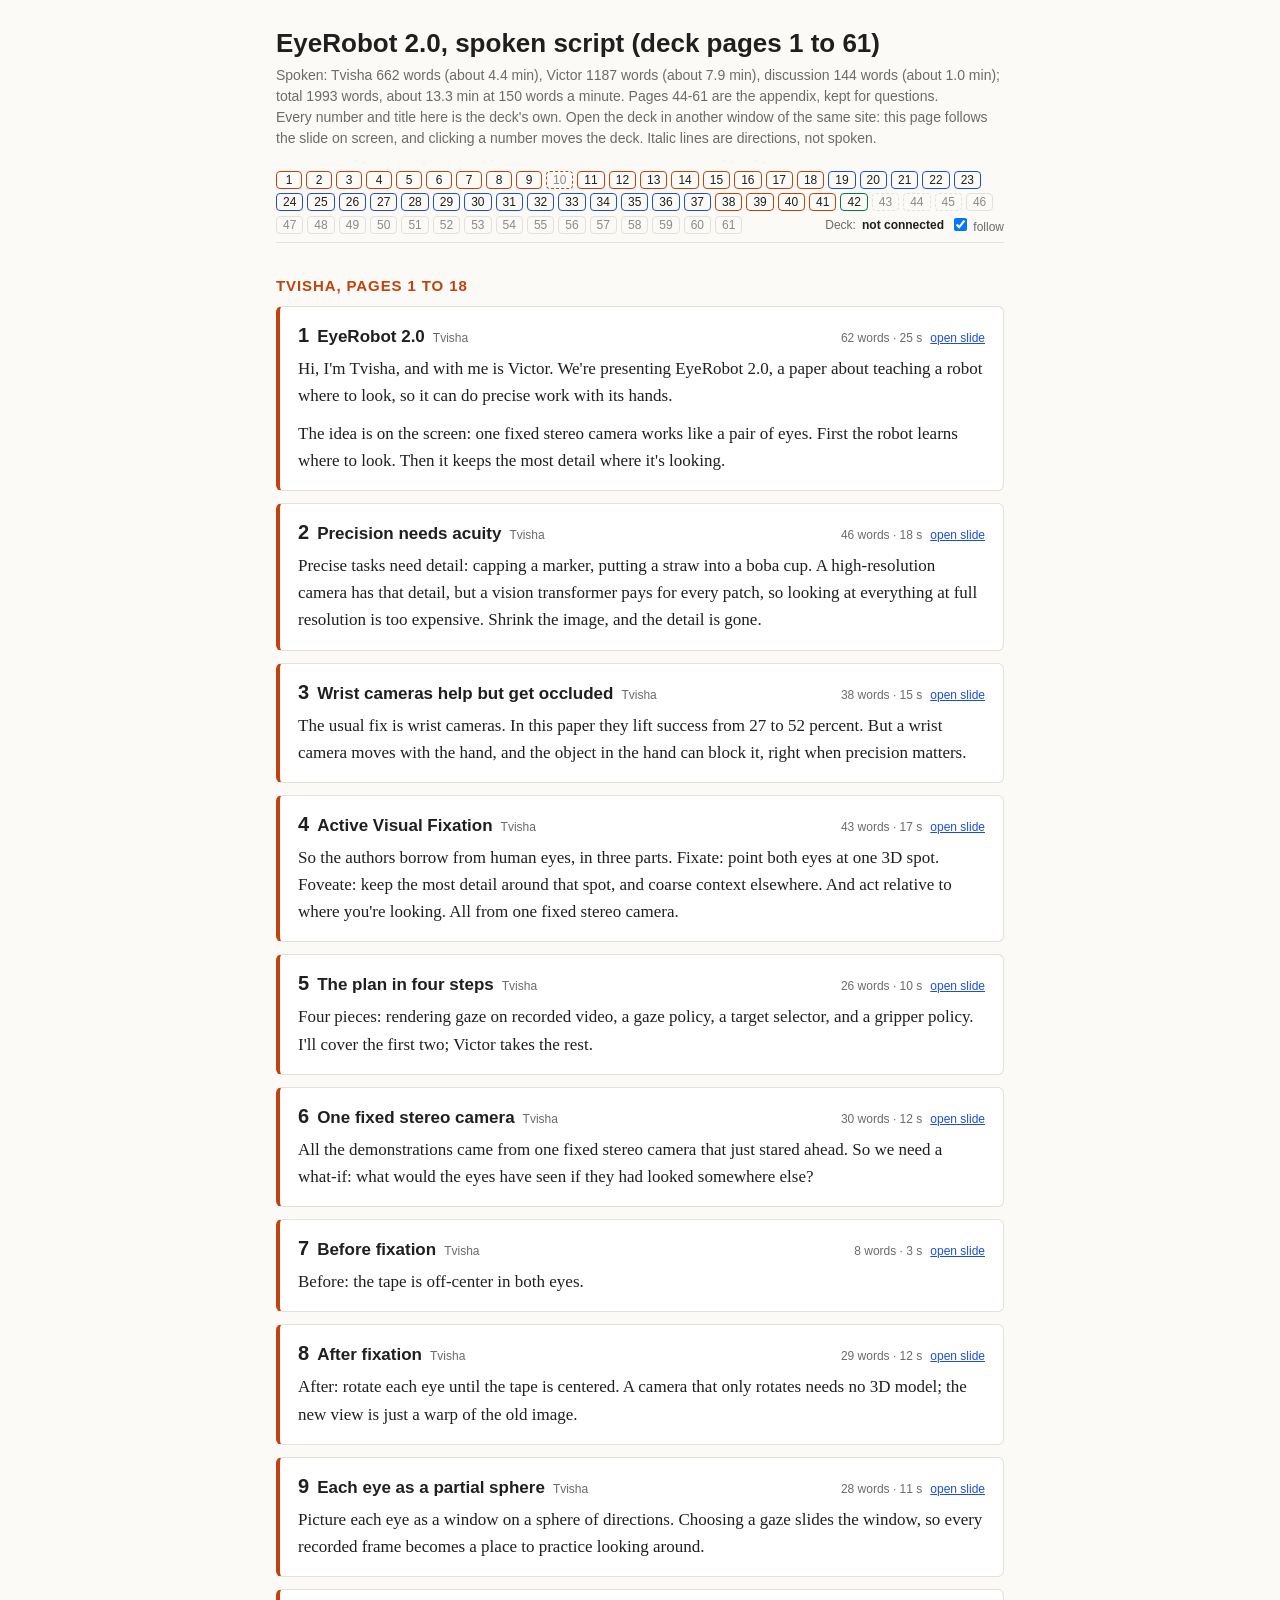
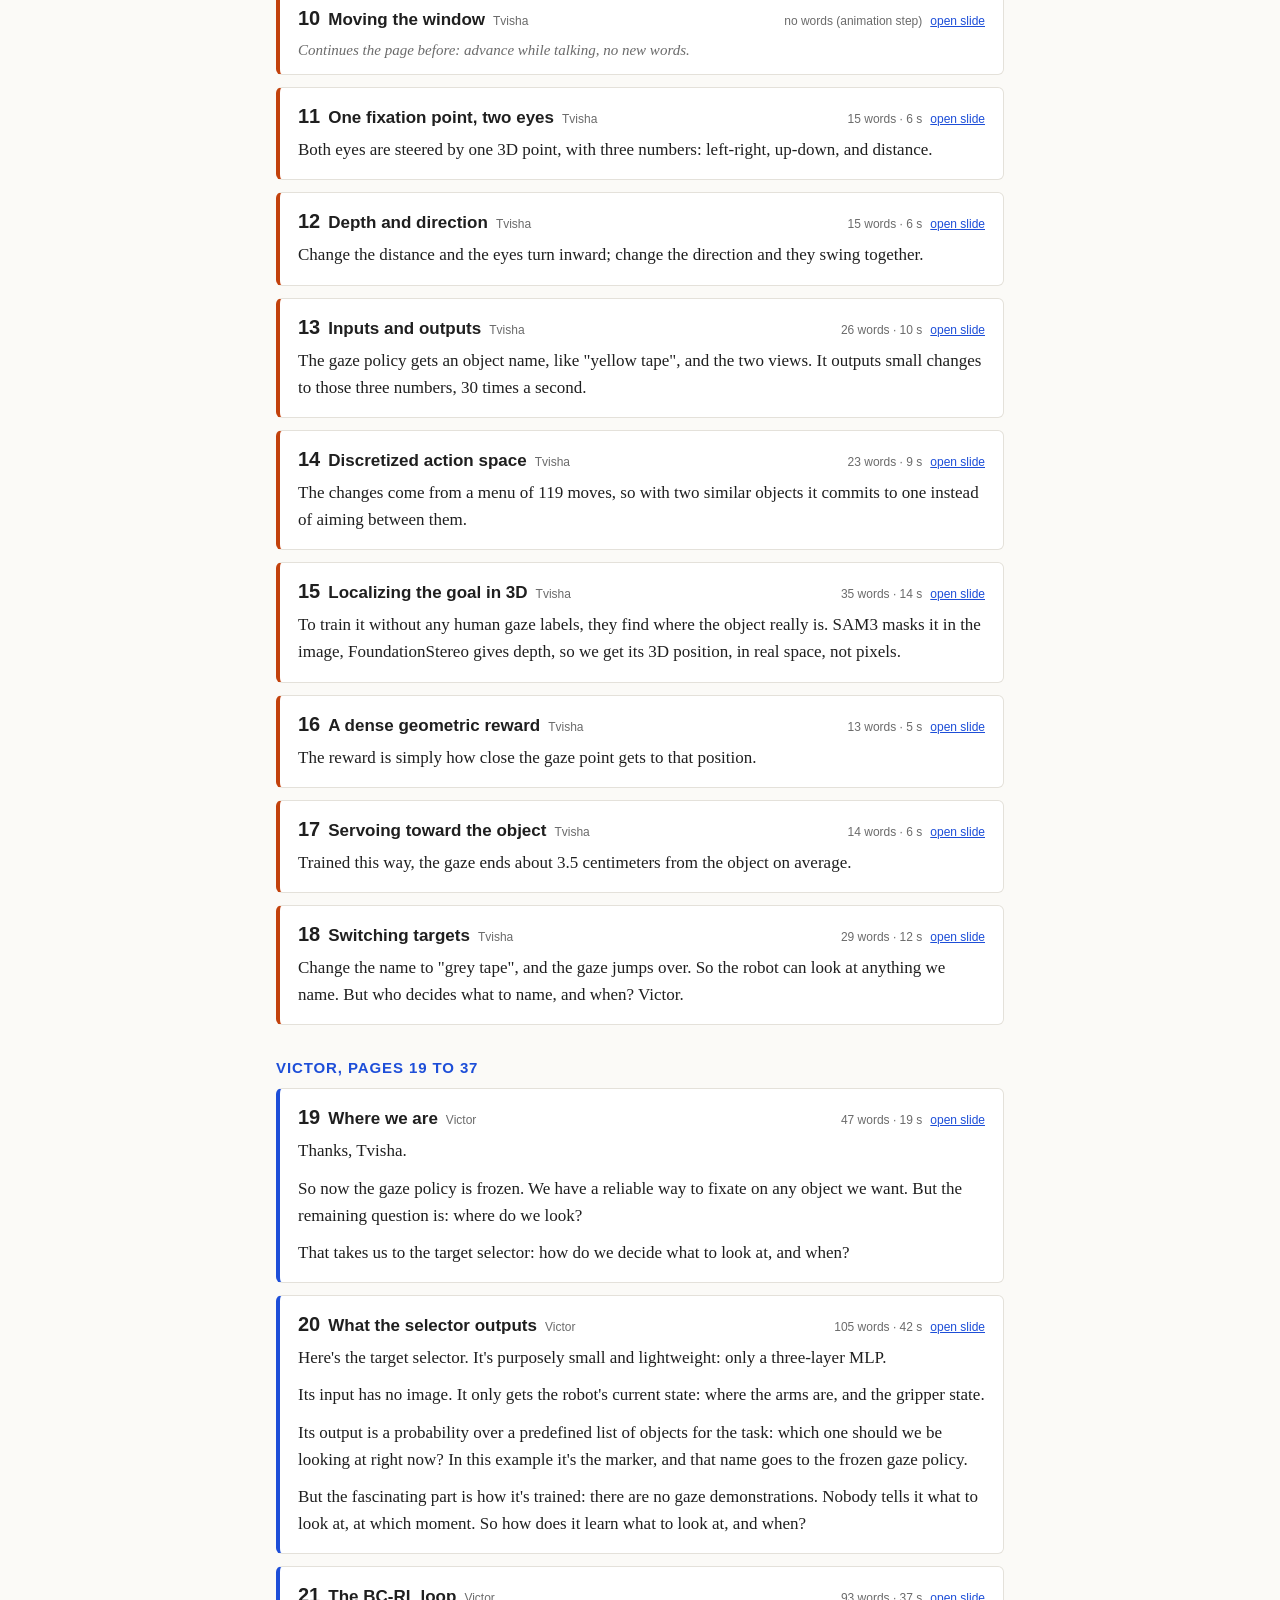
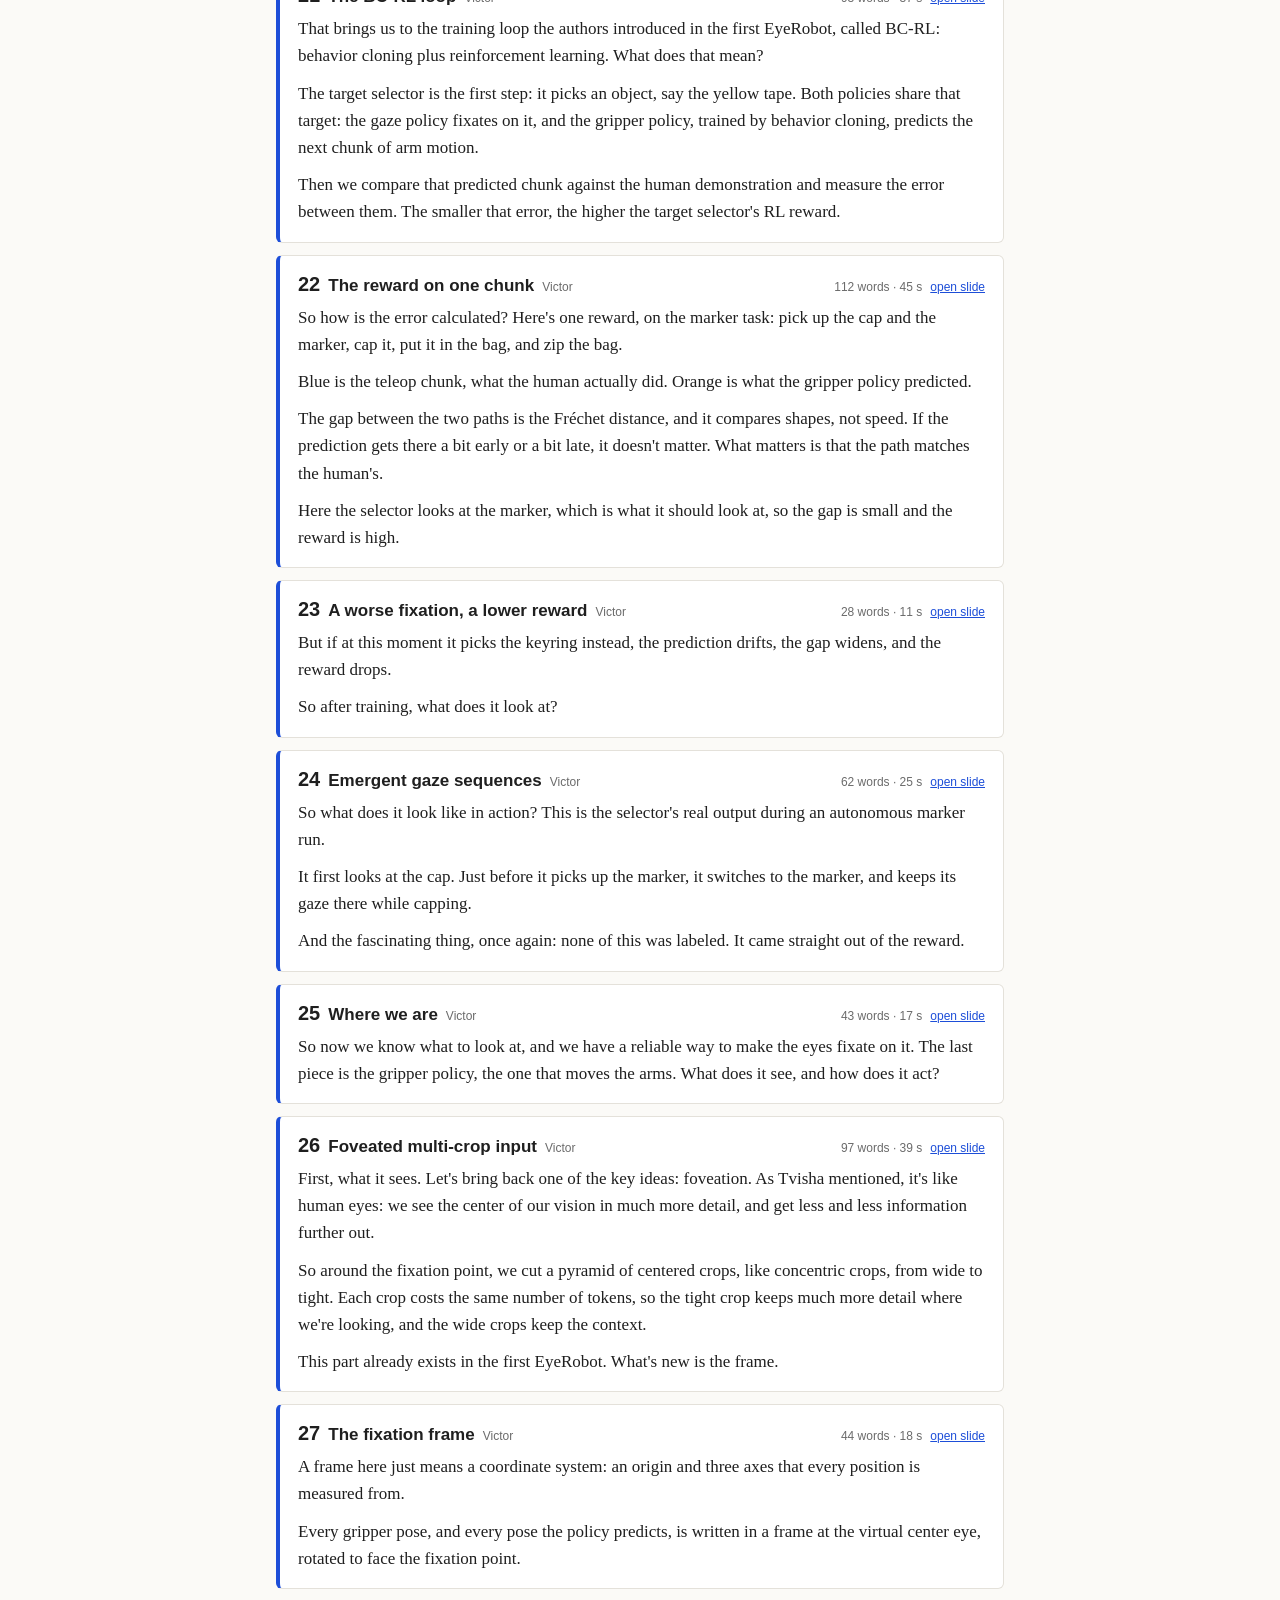
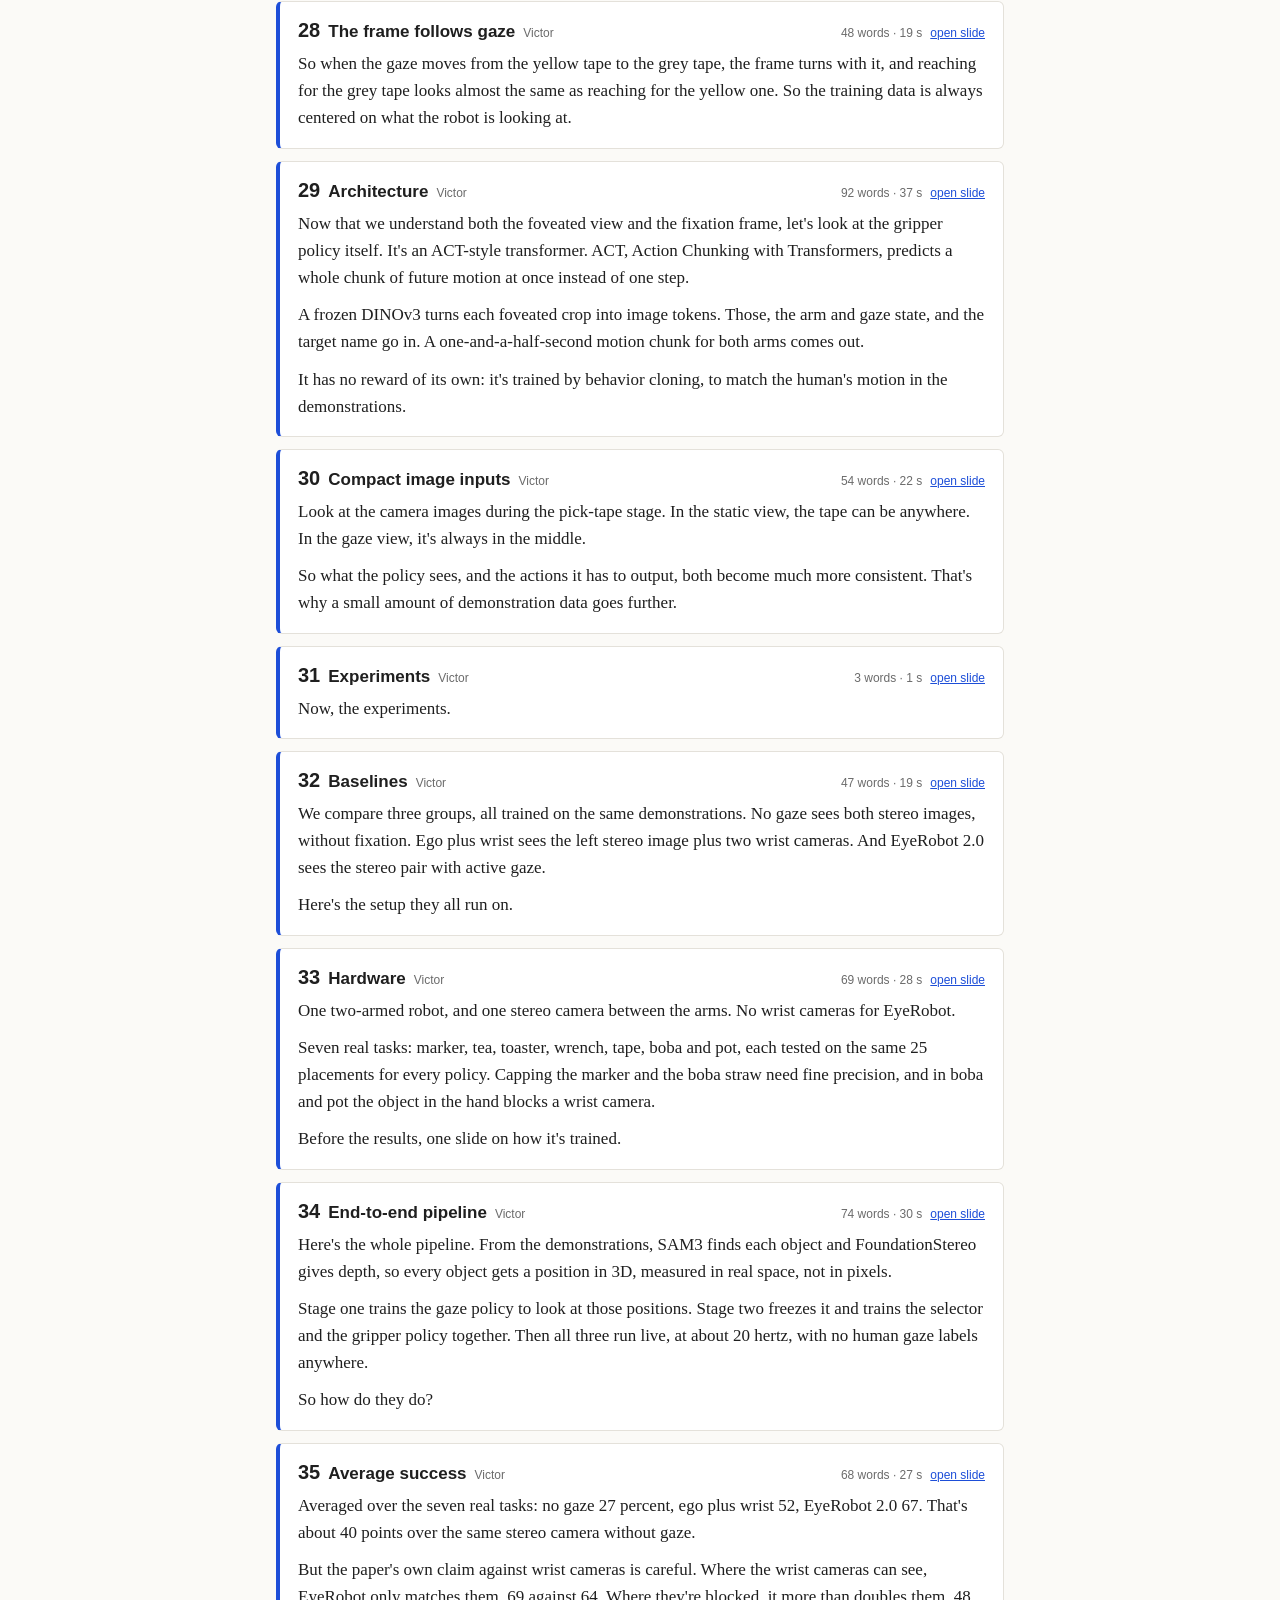
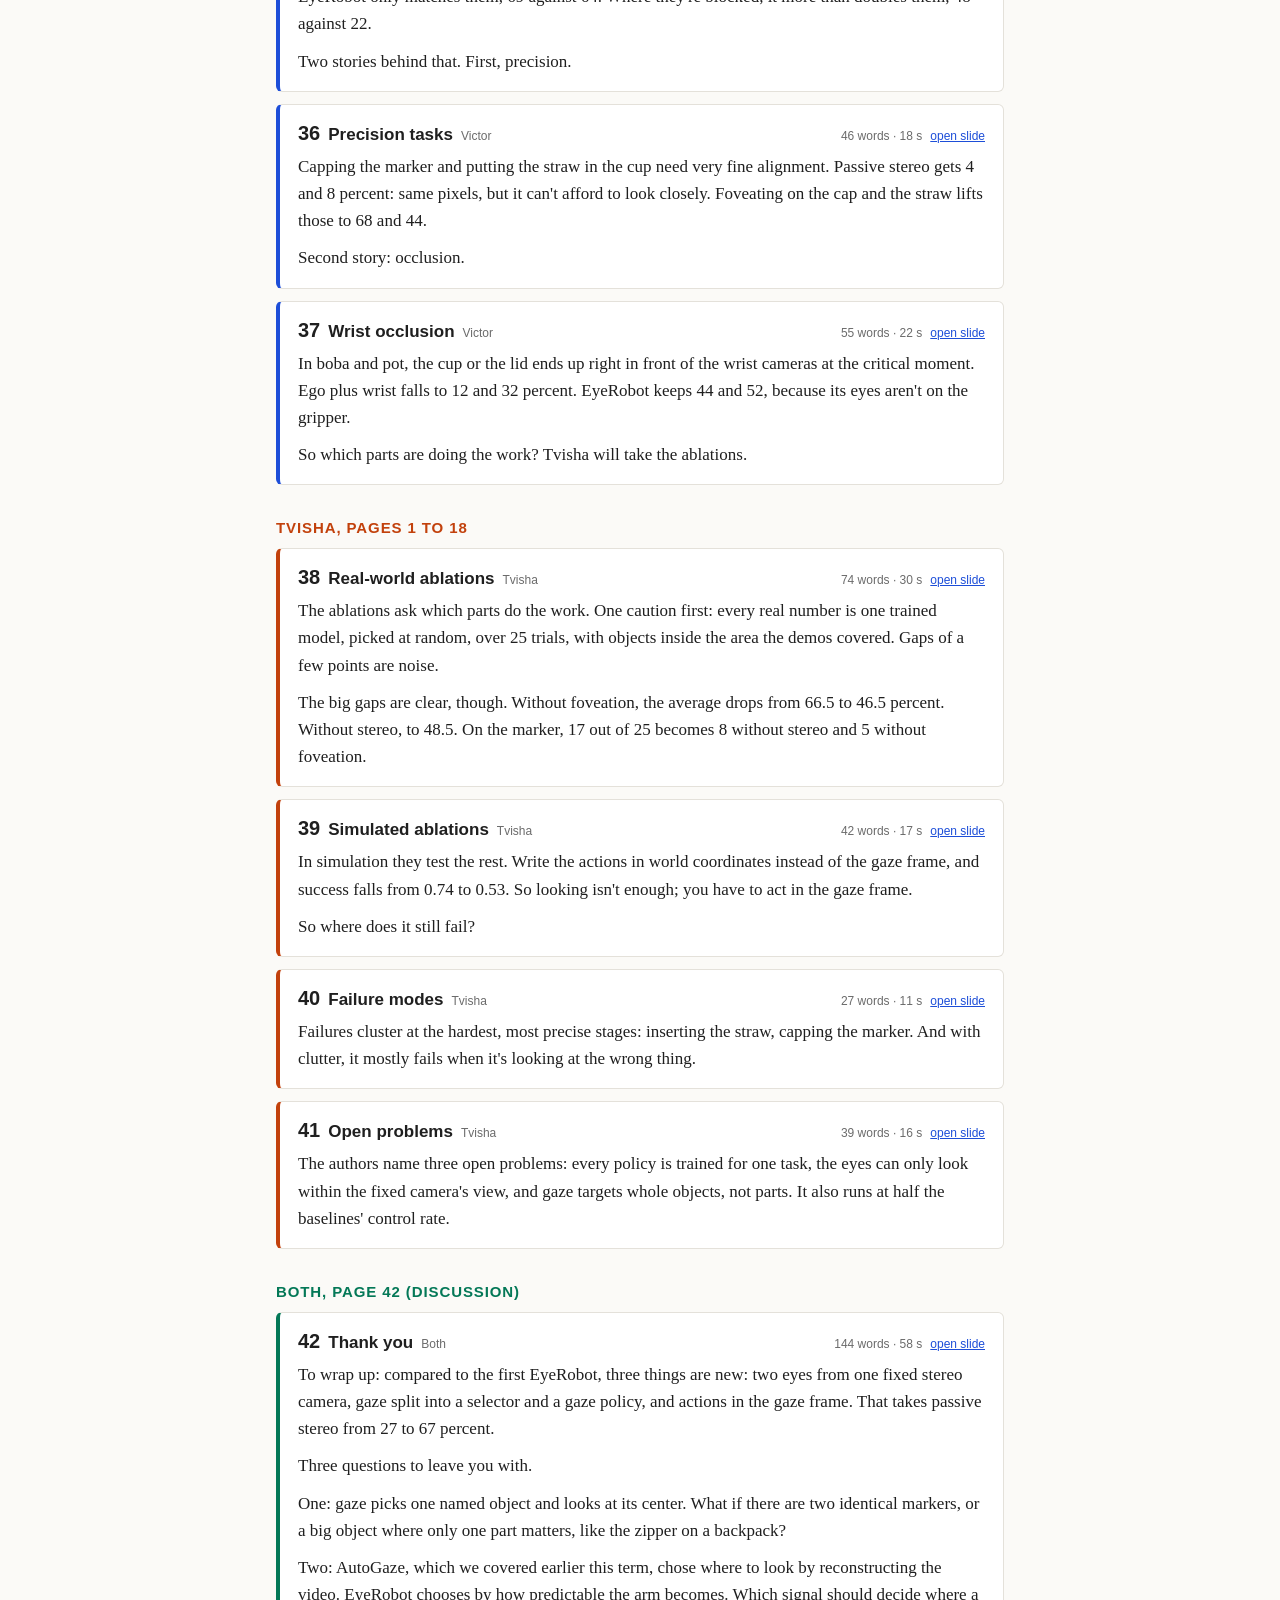
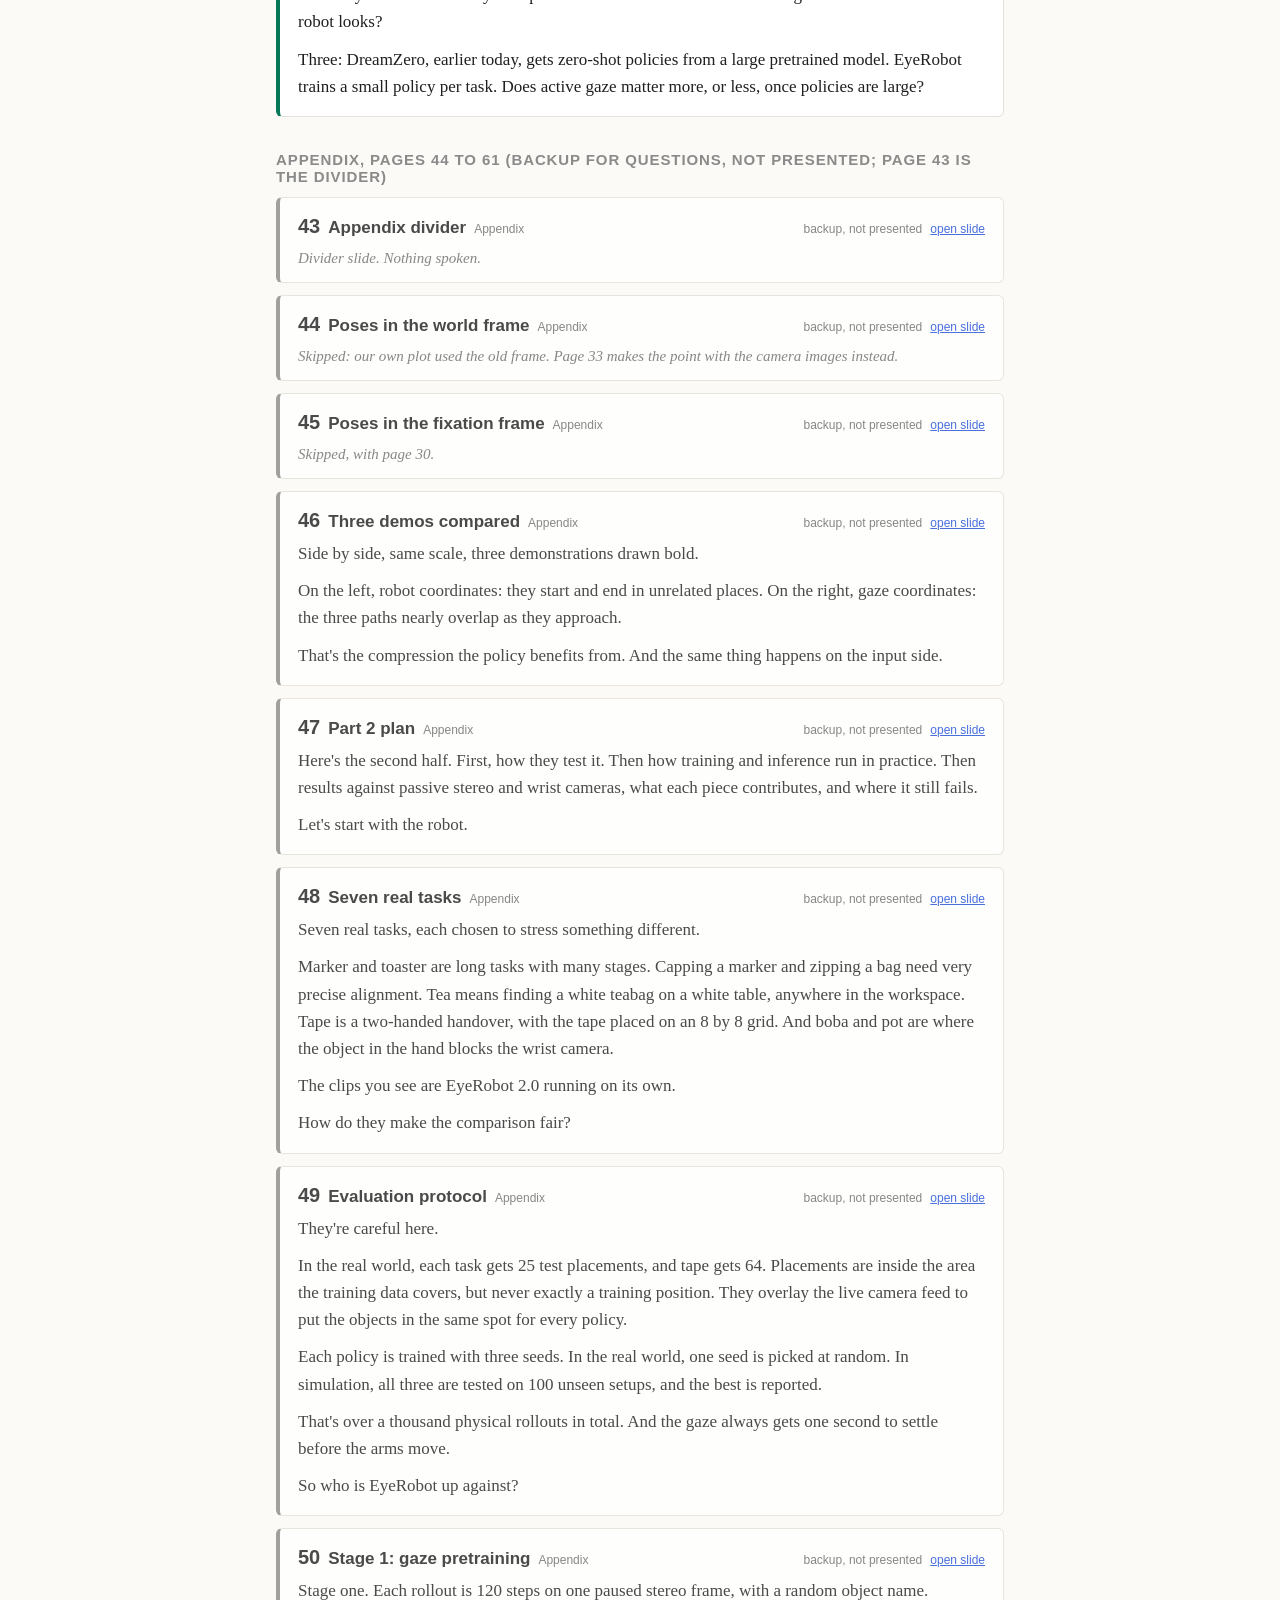
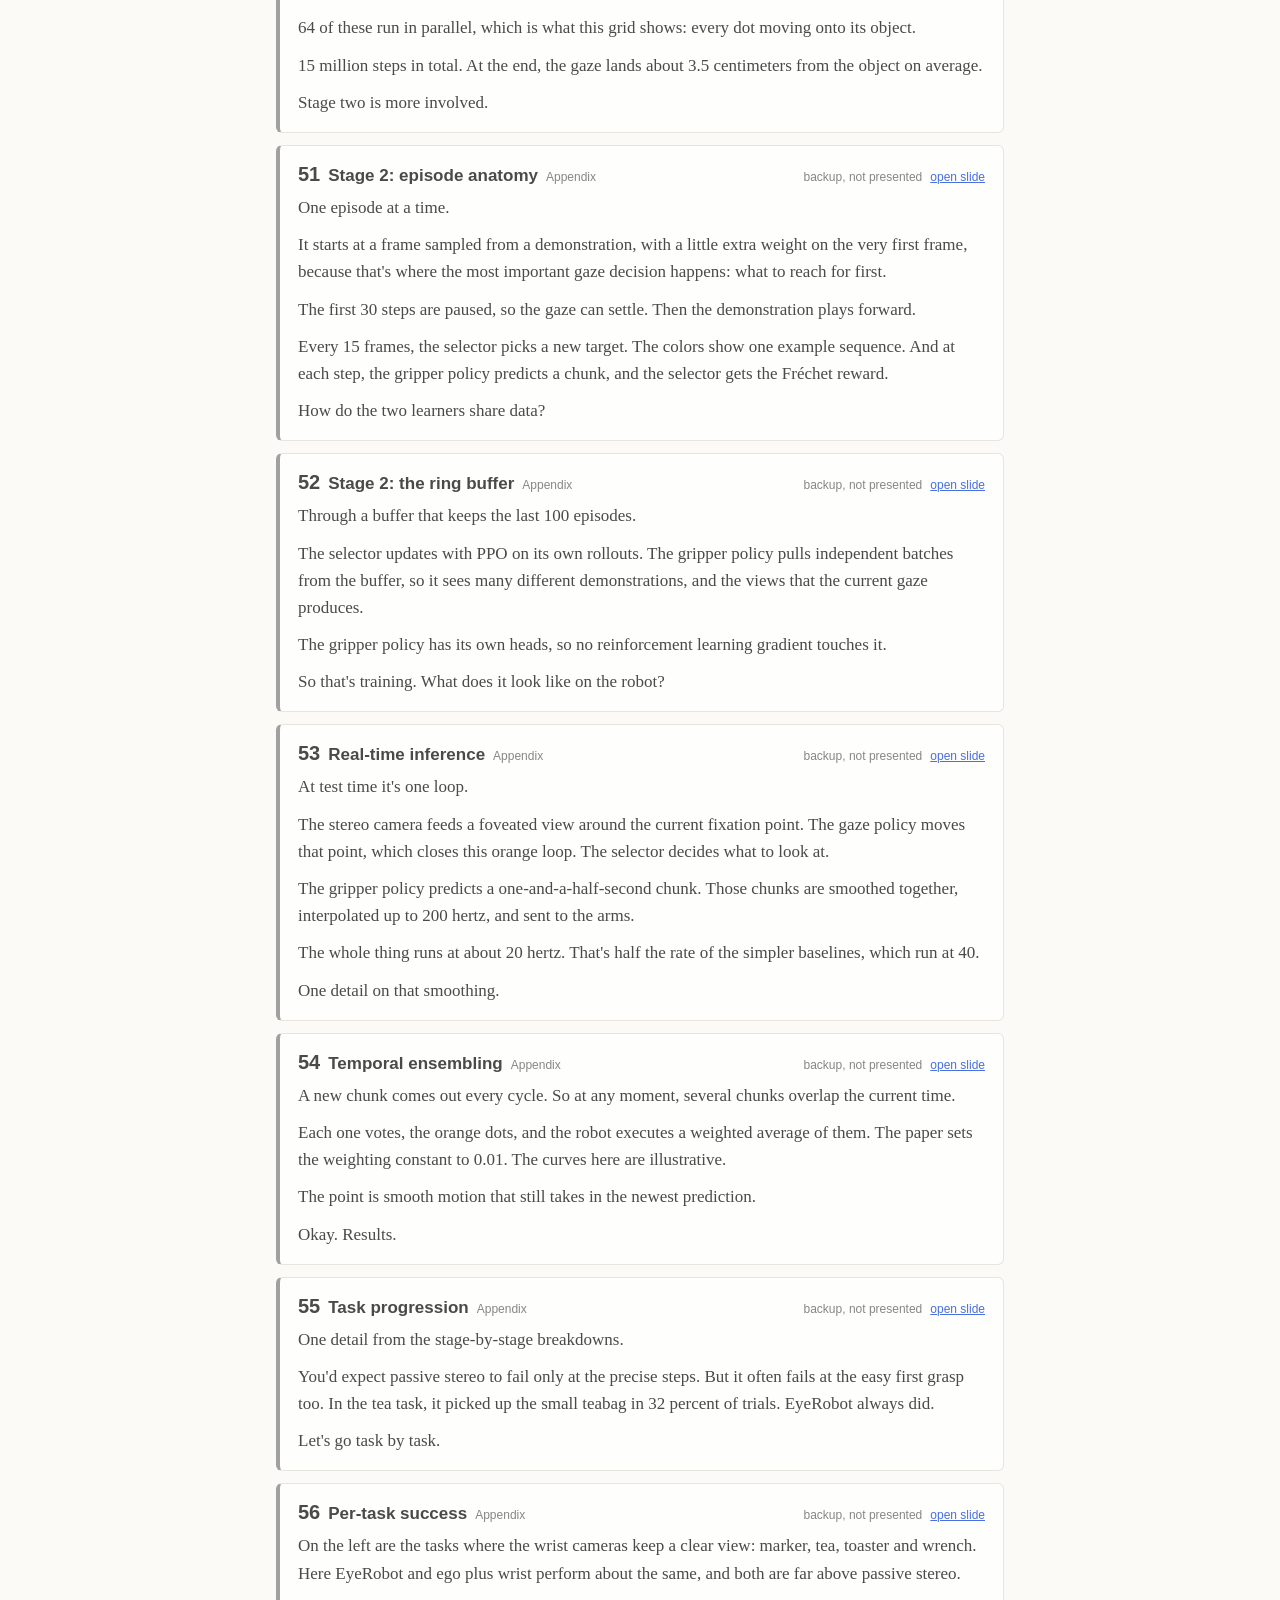
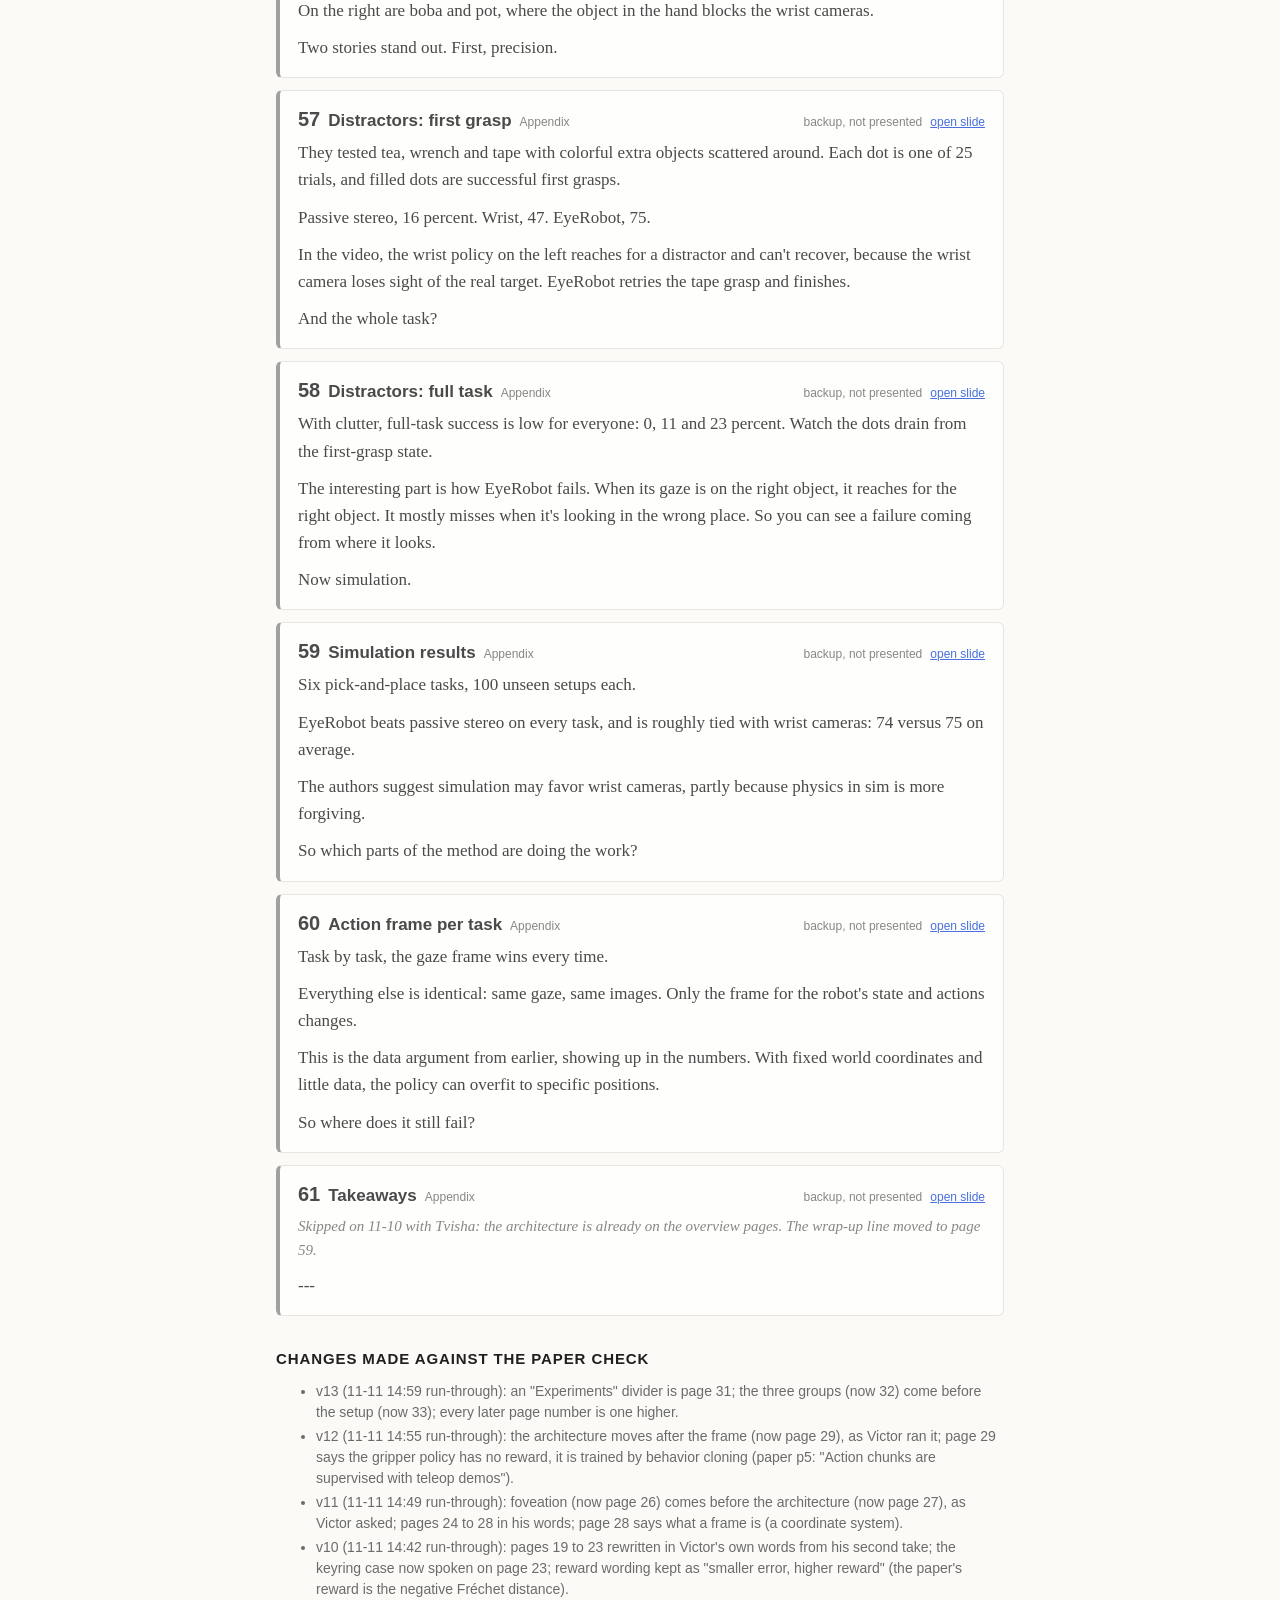
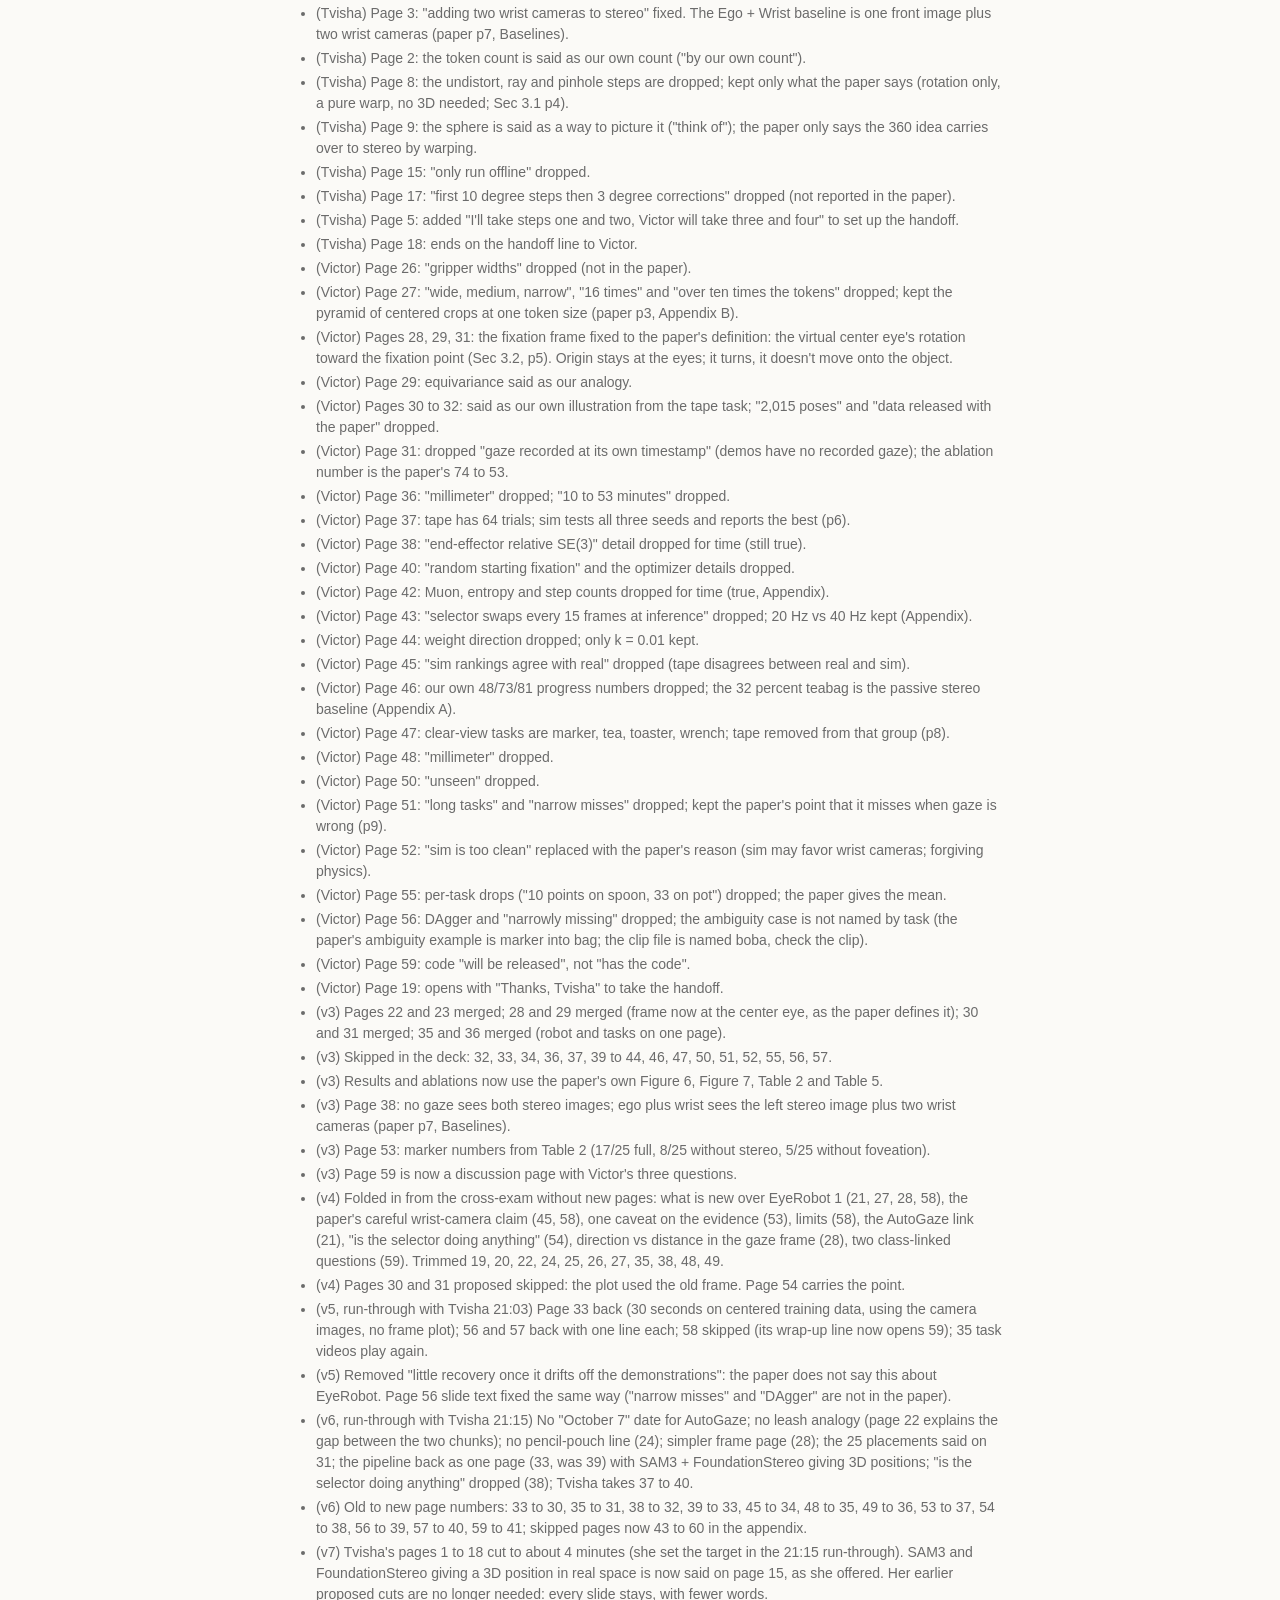
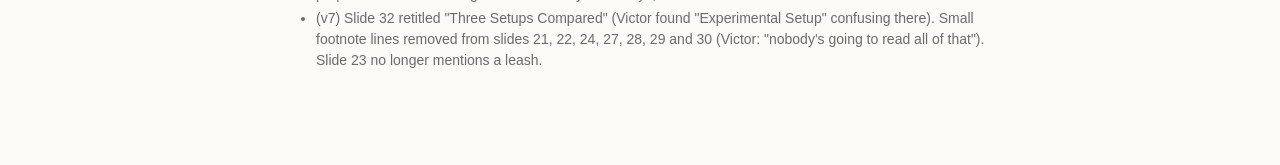
==== commit 296e4484: "Run-through 14:59: 'Experiments' divider as page 31; three groups (32) before the setup (33); later " ====
--- a/script/index.html
+++ b/script/index.html
@@ -26,9 +26,9 @@
 p{margin:0 0 10px}p.dir{font-style:italic;color:var(--muted);font-size:15px}
 .changes{font:14px/1.5 Helvetica,Arial,sans-serif;color:var(--muted)}.changes li{margin:3px 0}
 </style></head><body><main>
-<h1>EyeRobot 2.0, spoken script (deck pages 1 to 60)</h1>
-<p class="sub">Spoken: Tvisha 662 words (about 4.4 min), Victor 1183 words (about 7.9 min), discussion 144 words (about 1.0 min); total 1989 words, about 13.3 min at 150 words a minute. Pages 43-60 are the appendix, kept for questions.<br>Every number and title here is the deck's own. Open the deck in another window of the same site: this page follows the slide on screen, and clicking a number moves the deck. Italic lines are directions, not spoken.</p>
-<nav><a class="tvisha" href="#p1" data-goto="1" title="EyeRobot 2.0">1</a><a class="tvisha" href="#p2" data-goto="2" title="Precision needs acuity">2</a><a class="tvisha" href="#p3" data-goto="3" title="Wrist cameras help but get occluded">3</a><a class="tvisha" href="#p4" data-goto="4" title="Active Visual Fixation">4</a><a class="tvisha" href="#p5" data-goto="5" title="The plan in four steps">5</a><a class="tvisha" href="#p6" data-goto="6" title="One fixed stereo camera">6</a><a class="tvisha" href="#p7" data-goto="7" title="Before fixation">7</a><a class="tvisha" href="#p8" data-goto="8" title="After fixation">8</a><a class="tvisha" href="#p9" data-goto="9" title="Each eye as a partial sphere">9</a><a class="tvisha silent" href="#p10" data-goto="10" title="Moving the window">10</a><a class="tvisha" href="#p11" data-goto="11" title="One fixation point, two eyes">11</a><a class="tvisha" href="#p12" data-goto="12" title="Depth and direction">12</a><a class="tvisha" href="#p13" data-goto="13" title="Inputs and outputs">13</a><a class="tvisha" href="#p14" data-goto="14" title="Discretized action space">14</a><a class="tvisha" href="#p15" data-goto="15" title="Localizing the goal in 3D">15</a><a class="tvisha" href="#p16" data-goto="16" title="A dense geometric reward">16</a><a class="tvisha" href="#p17" data-goto="17" title="Servoing toward the object">17</a><a class="tvisha" href="#p18" data-goto="18" title="Switching targets">18</a><a class="victor" href="#p19" data-goto="19" title="Where we are">19</a><a class="victor" href="#p20" data-goto="20" title="What the selector outputs">20</a><a class="victor" href="#p21" data-goto="21" title="The BC-RL loop">21</a><a class="victor" href="#p22" data-goto="22" title="The reward on one chunk">22</a><a class="victor" href="#p23" data-goto="23" title="A worse fixation, a lower reward">23</a><a class="victor" href="#p24" data-goto="24" title="Emergent gaze sequences">24</a><a class="victor" href="#p25" data-goto="25" title="Where we are">25</a><a class="victor" href="#p26" data-goto="26" title="Foveated multi-crop input">26</a><a class="victor" href="#p27" data-goto="27" title="The fixation frame">27</a><a class="victor" href="#p28" data-goto="28" title="The frame follows gaze">28</a><a class="victor" href="#p29" data-goto="29" title="Architecture">29</a><a class="victor" href="#p30" data-goto="30" title="Compact image inputs">30</a><a class="victor" href="#p31" data-goto="31" title="Hardware">31</a><a class="victor" href="#p32" data-goto="32" title="Baselines">32</a><a class="victor" href="#p33" data-goto="33" title="End-to-end pipeline">33</a><a class="victor" href="#p34" data-goto="34" title="Average success">34</a><a class="victor" href="#p35" data-goto="35" title="Precision tasks">35</a><a class="victor" href="#p36" data-goto="36" title="Wrist occlusion">36</a><a class="tvisha" href="#p37" data-goto="37" title="Real-world ablations">37</a><a class="tvisha" href="#p38" data-goto="38" title="Simulated ablations">38</a><a class="tvisha" href="#p39" data-goto="39" title="Failure modes">39</a><a class="tvisha" href="#p40" data-goto="40" title="Open problems">40</a><a class="both" href="#p41" data-goto="41" title="Thank you">41</a><a class="appendix silent" href="#p42" data-goto="42" title="Appendix divider">42</a><a class="appendix silent" href="#p43" data-goto="43" title="Poses in the world frame">43</a><a class="appendix silent" href="#p44" data-goto="44" title="Poses in the fixation frame">44</a><a class="appendix" href="#p45" data-goto="45" title="Three demos compared">45</a><a class="appendix" href="#p46" data-goto="46" title="Part 2 plan">46</a><a class="appendix" href="#p47" data-goto="47" title="Seven real tasks">47</a><a class="appendix" href="#p48" data-goto="48" title="Evaluation protocol">48</a><a class="appendix" href="#p49" data-goto="49" title="Stage 1: gaze pretraining">49</a><a class="appendix" href="#p50" data-goto="50" title="Stage 2: episode anatomy">50</a><a class="appendix" href="#p51" data-goto="51" title="Stage 2: the ring buffer">51</a><a class="appendix" href="#p52" data-goto="52" title="Real-time inference">52</a><a class="appendix" href="#p53" data-goto="53" title="Temporal ensembling">53</a><a class="appendix" href="#p54" data-goto="54" title="Task progression">54</a><a class="appendix" href="#p55" data-goto="55" title="Per-task success">55</a><a class="appendix" href="#p56" data-goto="56" title="Distractors: first grasp">56</a><a class="appendix" href="#p57" data-goto="57" title="Distractors: full task">57</a><a class="appendix" href="#p58" data-goto="58" title="Simulation results">58</a><a class="appendix" href="#p59" data-goto="59" title="Action frame per task">59</a><a class="appendix" href="#p60" data-goto="60" title="Takeaways">60</a><span id="sync">Deck: <b id="deckstate">not connected</b> <label><input type="checkbox" id="follow" checked> follow</label></span></nav>
+<h1>EyeRobot 2.0, spoken script (deck pages 1 to 61)</h1>
+<p class="sub">Spoken: Tvisha 662 words (about 4.4 min), Victor 1187 words (about 7.9 min), discussion 144 words (about 1.0 min); total 1993 words, about 13.3 min at 150 words a minute. Pages 44-61 are the appendix, kept for questions.<br>Every number and title here is the deck's own. Open the deck in another window of the same site: this page follows the slide on screen, and clicking a number moves the deck. Italic lines are directions, not spoken.</p>
+<nav><a class="tvisha" href="#p1" data-goto="1" title="EyeRobot 2.0">1</a><a class="tvisha" href="#p2" data-goto="2" title="Precision needs acuity">2</a><a class="tvisha" href="#p3" data-goto="3" title="Wrist cameras help but get occluded">3</a><a class="tvisha" href="#p4" data-goto="4" title="Active Visual Fixation">4</a><a class="tvisha" href="#p5" data-goto="5" title="The plan in four steps">5</a><a class="tvisha" href="#p6" data-goto="6" title="One fixed stereo camera">6</a><a class="tvisha" href="#p7" data-goto="7" title="Before fixation">7</a><a class="tvisha" href="#p8" data-goto="8" title="After fixation">8</a><a class="tvisha" href="#p9" data-goto="9" title="Each eye as a partial sphere">9</a><a class="tvisha silent" href="#p10" data-goto="10" title="Moving the window">10</a><a class="tvisha" href="#p11" data-goto="11" title="One fixation point, two eyes">11</a><a class="tvisha" href="#p12" data-goto="12" title="Depth and direction">12</a><a class="tvisha" href="#p13" data-goto="13" title="Inputs and outputs">13</a><a class="tvisha" href="#p14" data-goto="14" title="Discretized action space">14</a><a class="tvisha" href="#p15" data-goto="15" title="Localizing the goal in 3D">15</a><a class="tvisha" href="#p16" data-goto="16" title="A dense geometric reward">16</a><a class="tvisha" href="#p17" data-goto="17" title="Servoing toward the object">17</a><a class="tvisha" href="#p18" data-goto="18" title="Switching targets">18</a><a class="victor" href="#p19" data-goto="19" title="Where we are">19</a><a class="victor" href="#p20" data-goto="20" title="What the selector outputs">20</a><a class="victor" href="#p21" data-goto="21" title="The BC-RL loop">21</a><a class="victor" href="#p22" data-goto="22" title="The reward on one chunk">22</a><a class="victor" href="#p23" data-goto="23" title="A worse fixation, a lower reward">23</a><a class="victor" href="#p24" data-goto="24" title="Emergent gaze sequences">24</a><a class="victor" href="#p25" data-goto="25" title="Where we are">25</a><a class="victor" href="#p26" data-goto="26" title="Foveated multi-crop input">26</a><a class="victor" href="#p27" data-goto="27" title="The fixation frame">27</a><a class="victor" href="#p28" data-goto="28" title="The frame follows gaze">28</a><a class="victor" href="#p29" data-goto="29" title="Architecture">29</a><a class="victor" href="#p30" data-goto="30" title="Compact image inputs">30</a><a class="victor" href="#p31" data-goto="31" title="Experiments">31</a><a class="victor" href="#p32" data-goto="32" title="Baselines">32</a><a class="victor" href="#p33" data-goto="33" title="Hardware">33</a><a class="victor" href="#p34" data-goto="34" title="End-to-end pipeline">34</a><a class="victor" href="#p35" data-goto="35" title="Average success">35</a><a class="victor" href="#p36" data-goto="36" title="Precision tasks">36</a><a class="victor" href="#p37" data-goto="37" title="Wrist occlusion">37</a><a class="tvisha" href="#p38" data-goto="38" title="Real-world ablations">38</a><a class="tvisha" href="#p39" data-goto="39" title="Simulated ablations">39</a><a class="tvisha" href="#p40" data-goto="40" title="Failure modes">40</a><a class="tvisha" href="#p41" data-goto="41" title="Open problems">41</a><a class="both" href="#p42" data-goto="42" title="Thank you">42</a><a class="appendix silent" href="#p43" data-goto="43" title="Appendix divider">43</a><a class="appendix silent" href="#p44" data-goto="44" title="Poses in the world frame">44</a><a class="appendix silent" href="#p45" data-goto="45" title="Poses in the fixation frame">45</a><a class="appendix" href="#p46" data-goto="46" title="Three demos compared">46</a><a class="appendix" href="#p47" data-goto="47" title="Part 2 plan">47</a><a class="appendix" href="#p48" data-goto="48" title="Seven real tasks">48</a><a class="appendix" href="#p49" data-goto="49" title="Evaluation protocol">49</a><a class="appendix" href="#p50" data-goto="50" title="Stage 1: gaze pretraining">50</a><a class="appendix" href="#p51" data-goto="51" title="Stage 2: episode anatomy">51</a><a class="appendix" href="#p52" data-goto="52" title="Stage 2: the ring buffer">52</a><a class="appendix" href="#p53" data-goto="53" title="Real-time inference">53</a><a class="appendix" href="#p54" data-goto="54" title="Temporal ensembling">54</a><a class="appendix" href="#p55" data-goto="55" title="Task progression">55</a><a class="appendix" href="#p56" data-goto="56" title="Per-task success">56</a><a class="appendix" href="#p57" data-goto="57" title="Distractors: first grasp">57</a><a class="appendix" href="#p58" data-goto="58" title="Distractors: full task">58</a><a class="appendix" href="#p59" data-goto="59" title="Simulation results">59</a><a class="appendix" href="#p60" data-goto="60" title="Action frame per task">60</a><a class="appendix" href="#p61" data-goto="61" title="Takeaways">61</a><span id="sync">Deck: <b id="deckstate">not connected</b> <label><input type="checkbox" id="follow" checked> follow</label></span></nav>
 <h2 class="part tvisha">TVISHA, pages 1 to 18</h2><section class="page tvisha" id="p1" data-n="1">
 <header><a class="num" href="../index.html?state=1" target="deck" data-goto="1" title="Show this slide in the deck">1</a><span class="name">EyeRobot 2.0</span><span class="who">Tvisha</span>
 <span class="meta">62 words · 25 s</span><a class="open" href="../index.html?state=1" target="deck">open slide</a></header>
@@ -83,7 +83,7 @@
 <p>Trained this way, the gaze ends about 3.5 centimeters from the object on average.</p></section><section class="page tvisha" id="p18" data-n="18">
 <header><a class="num" href="../index.html?state=18" target="deck" data-goto="18" title="Show this slide in the deck">18</a><span class="name">Switching targets</span><span class="who">Tvisha</span>
 <span class="meta">29 words · 12 s</span><a class="open" href="../index.html?state=18" target="deck">open slide</a></header>
-<p>Change the name to &quot;grey tape&quot;, and the gaze jumps over. So the robot can look at anything we name. But who decides what to name, and when? Victor.</p></section><h2 class="part victor">VICTOR, pages 19 to 36</h2><section class="page victor" id="p19" data-n="19">
+<p>Change the name to &quot;grey tape&quot;, and the gaze jumps over. So the robot can look at anything we name. But who decides what to name, and when? Victor.</p></section><h2 class="part victor">VICTOR, pages 19 to 37</h2><section class="page victor" id="p19" data-n="19">
 <header><a class="num" href="../index.html?state=19" target="deck" data-goto="19" title="Show this slide in the deck">19</a><span class="name">Where we are</span><span class="who">Victor</span>
 <span class="meta">47 words · 19 s</span><a class="open" href="../index.html?state=19" target="deck">open slide</a></header>
 <p>Thanks, Tvisha.</p><p>So now the gaze policy is frozen. We have a reliable way to fixate on any object we want. But the remaining question is: where do we look?</p><p>That takes us to the target selector: how do we decide what to look at, and when?</p></section><section class="page victor" id="p20" data-n="20">
@@ -118,99 +118,102 @@
 <span class="meta">92 words · 37 s</span><a class="open" href="../index.html?state=29" target="deck">open slide</a></header>
 <p>Now that we understand both the foveated view and the fixation frame, let&#x27;s look at the gripper policy itself. It&#x27;s an ACT-style transformer. ACT, Action Chunking with Transformers, predicts a whole chunk of future motion at once instead of one step.</p><p>A frozen DINOv3 turns each foveated crop into image tokens. Those, the arm and gaze state, and the target name go in. A one-and-a-half-second motion chunk for both arms comes out.</p><p>It has no reward of its own: it&#x27;s trained by behavior cloning, to match the human&#x27;s motion in the demonstrations.</p></section><section class="page victor" id="p30" data-n="30">
 <header><a class="num" href="../index.html?state=30" target="deck" data-goto="30" title="Show this slide in the deck">30</a><span class="name">Compact image inputs</span><span class="who">Victor</span>
-<span class="meta">57 words · 23 s</span><a class="open" href="../index.html?state=30" target="deck">open slide</a></header>
-<p>Look at the camera images during the pick-tape stage. In the static view, the tape can be anywhere. In the gaze view, it&#x27;s always in the middle.</p><p>So what the policy sees, and the actions it has to output, both become much more consistent. That&#x27;s why a small amount of demonstration data goes further. Now, the experiments.</p></section><section class="page victor" id="p31" data-n="31">
-<header><a class="num" href="../index.html?state=31" target="deck" data-goto="31" title="Show this slide in the deck">31</a><span class="name">Hardware</span><span class="who">Victor</span>
-<span class="meta">65 words · 26 s</span><a class="open" href="../index.html?state=31" target="deck">open slide</a></header>
-<p>One two-armed robot, and one stereo camera between the arms. No wrist cameras for EyeRobot.</p><p>Seven real tasks: marker, tea, toaster, wrench, tape, boba and pot, each tested on the same 25 placements for every policy. Capping the marker and the boba straw need fine precision, and in boba and pot the object in the hand blocks a wrist camera.</p><p>What do they compare against?</p></section><section class="page victor" id="p32" data-n="32">
+<span class="meta">54 words · 22 s</span><a class="open" href="../index.html?state=30" target="deck">open slide</a></header>
+<p>Look at the camera images during the pick-tape stage. In the static view, the tape can be anywhere. In the gaze view, it&#x27;s always in the middle.</p><p>So what the policy sees, and the actions it has to output, both become much more consistent. That&#x27;s why a small amount of demonstration data goes further.</p></section><section class="page victor" id="p31" data-n="31">
+<header><a class="num" href="../index.html?state=31" target="deck" data-goto="31" title="Show this slide in the deck">31</a><span class="name">Experiments</span><span class="who">Victor</span>
+<span class="meta">3 words · 1 s</span><a class="open" href="../index.html?state=31" target="deck">open slide</a></header>
+<p>Now, the experiments.</p></section><section class="page victor" id="p32" data-n="32">
 <header><a class="num" href="../index.html?state=32" target="deck" data-goto="32" title="Show this slide in the deck">32</a><span class="name">Baselines</span><span class="who">Victor</span>
 <span class="meta">47 words · 19 s</span><a class="open" href="../index.html?state=32" target="deck">open slide</a></header>
-<p>Three groups, all trained on the same demonstrations. No gaze sees both stereo images, without fixation. Ego plus wrist sees the left stereo image plus two wrist cameras. And EyeRobot 2.0 sees the stereo pair with active gaze.</p><p>Before the results, one slide on how it&#x27;s trained.</p></section><section class="page victor" id="p33" data-n="33">
-<header><a class="num" href="../index.html?state=33" target="deck" data-goto="33" title="Show this slide in the deck">33</a><span class="name">End-to-end pipeline</span><span class="who">Victor</span>
-<span class="meta">74 words · 30 s</span><a class="open" href="../index.html?state=33" target="deck">open slide</a></header>
-<p>Here&#x27;s the whole pipeline. From the demonstrations, SAM3 finds each object and FoundationStereo gives depth, so every object gets a position in 3D, measured in real space, not in pixels.</p><p>Stage one trains the gaze policy to look at those positions. Stage two freezes it and trains the selector and the gripper policy together. Then all three run live, at about 20 hertz, with no human gaze labels anywhere.</p><p>So how do they do?</p></section><section class="page victor" id="p34" data-n="34">
-<header><a class="num" href="../index.html?state=34" target="deck" data-goto="34" title="Show this slide in the deck">34</a><span class="name">Average success</span><span class="who">Victor</span>
-<span class="meta">68 words · 27 s</span><a class="open" href="../index.html?state=34" target="deck">open slide</a></header>
-<p>Averaged over the seven real tasks: no gaze 27 percent, ego plus wrist 52, EyeRobot 2.0 67. That&#x27;s about 40 points over the same stereo camera without gaze.</p><p>But the paper&#x27;s own claim against wrist cameras is careful. Where the wrist cameras can see, EyeRobot only matches them, 69 against 64. Where they&#x27;re blocked, it more than doubles them, 48 against 22.</p><p>Two stories behind that. First, precision.</p></section><section class="page victor" id="p35" data-n="35">
-<header><a class="num" href="../index.html?state=35" target="deck" data-goto="35" title="Show this slide in the deck">35</a><span class="name">Precision tasks</span><span class="who">Victor</span>
-<span class="meta">46 words · 18 s</span><a class="open" href="../index.html?state=35" target="deck">open slide</a></header>
-<p>Capping the marker and putting the straw in the cup need very fine alignment. Passive stereo gets 4 and 8 percent: same pixels, but it can&#x27;t afford to look closely. Foveating on the cap and the straw lifts those to 68 and 44.</p><p>Second story: occlusion.</p></section><section class="page victor" id="p36" data-n="36">
-<header><a class="num" href="../index.html?state=36" target="deck" data-goto="36" title="Show this slide in the deck">36</a><span class="name">Wrist occlusion</span><span class="who">Victor</span>
-<span class="meta">55 words · 22 s</span><a class="open" href="../index.html?state=36" target="deck">open slide</a></header>
-<p>In boba and pot, the cup or the lid ends up right in front of the wrist cameras at the critical moment. Ego plus wrist falls to 12 and 32 percent. EyeRobot keeps 44 and 52, because its eyes aren&#x27;t on the gripper.</p><p>So which parts are doing the work? Tvisha will take the ablations.</p></section><h2 class="part tvisha">TVISHA, pages 1 to 18</h2><section class="page tvisha" id="p37" data-n="37">
-<header><a class="num" href="../index.html?state=37" target="deck" data-goto="37" title="Show this slide in the deck">37</a><span class="name">Real-world ablations</span><span class="who">Tvisha</span>
-<span class="meta">74 words · 30 s</span><a class="open" href="../index.html?state=37" target="deck">open slide</a></header>
-<p>The ablations ask which parts do the work. One caution first: every real number is one trained model, picked at random, over 25 trials, with objects inside the area the demos covered. Gaps of a few points are noise.</p><p>The big gaps are clear, though. Without foveation, the average drops from 66.5 to 46.5 percent. Without stereo, to 48.5. On the marker, 17 out of 25 becomes 8 without stereo and 5 without foveation.</p></section><section class="page tvisha" id="p38" data-n="38">
-<header><a class="num" href="../index.html?state=38" target="deck" data-goto="38" title="Show this slide in the deck">38</a><span class="name">Simulated ablations</span><span class="who">Tvisha</span>
-<span class="meta">42 words · 17 s</span><a class="open" href="../index.html?state=38" target="deck">open slide</a></header>
-<p>In simulation they test the rest. Write the actions in world coordinates instead of the gaze frame, and success falls from 0.74 to 0.53. So looking isn&#x27;t enough; you have to act in the gaze frame.</p><p>So where does it still fail?</p></section><section class="page tvisha" id="p39" data-n="39">
-<header><a class="num" href="../index.html?state=39" target="deck" data-goto="39" title="Show this slide in the deck">39</a><span class="name">Failure modes</span><span class="who">Tvisha</span>
-<span class="meta">27 words · 11 s</span><a class="open" href="../index.html?state=39" target="deck">open slide</a></header>
-<p>Failures cluster at the hardest, most precise stages: inserting the straw, capping the marker. And with clutter, it mostly fails when it&#x27;s looking at the wrong thing.</p></section><section class="page tvisha" id="p40" data-n="40">
-<header><a class="num" href="../index.html?state=40" target="deck" data-goto="40" title="Show this slide in the deck">40</a><span class="name">Open problems</span><span class="who">Tvisha</span>
-<span class="meta">39 words · 16 s</span><a class="open" href="../index.html?state=40" target="deck">open slide</a></header>
-<p>The authors name three open problems: every policy is trained for one task, the eyes can only look within the fixed camera&#x27;s view, and gaze targets whole objects, not parts. It also runs at half the baselines&#x27; control rate.</p></section><h2 class="part both">BOTH, page 41 (discussion)</h2><section class="page both" id="p41" data-n="41">
-<header><a class="num" href="../index.html?state=41" target="deck" data-goto="41" title="Show this slide in the deck">41</a><span class="name">Thank you</span><span class="who">Both</span>
-<span class="meta">144 words · 58 s</span><a class="open" href="../index.html?state=41" target="deck">open slide</a></header>
-<p>To wrap up: compared to the first EyeRobot, three things are new: two eyes from one fixed stereo camera, gaze split into a selector and a gaze policy, and actions in the gaze frame. That takes passive stereo from 27 to 67 percent.</p><p>Three questions to leave you with.</p><p>One: gaze picks one named object and looks at its center. What if there are two identical markers, or a big object where only one part matters, like the zipper on a backpack?</p><p>Two: AutoGaze, which we covered earlier this term, chose where to look by reconstructing the video. EyeRobot chooses by how predictable the arm becomes. Which signal should decide where a robot looks?</p><p>Three: DreamZero, earlier today, gets zero-shot policies from a large pretrained model. EyeRobot trains a small policy per task. Does active gaze matter more, or less, once policies are large?</p></section><h2 class="part appendix">APPENDIX, pages 43 to 60 (backup for questions, not presented; page 42 is the divider)</h2><section class="page appendix silent" id="p42" data-n="42">
-<header><a class="num" href="../index.html?state=42" target="deck" data-goto="42" title="Show this slide in the deck">42</a><span class="name">Appendix divider</span><span class="who">Appendix</span>
-<span class="meta">backup, not presented</span><a class="open" href="../index.html?state=42" target="deck">open slide</a></header>
-<p class="dir">Divider slide. Nothing spoken.</p></section><section class="page appendix silent" id="p43" data-n="43">
-<header><a class="num" href="../index.html?state=43" target="deck" data-goto="43" title="Show this slide in the deck">43</a><span class="name">Poses in the world frame</span><span class="who">Appendix</span>
+<p>We compare three groups, all trained on the same demonstrations. No gaze sees both stereo images, without fixation. Ego plus wrist sees the left stereo image plus two wrist cameras. And EyeRobot 2.0 sees the stereo pair with active gaze.</p><p>Here&#x27;s the setup they all run on.</p></section><section class="page victor" id="p33" data-n="33">
+<header><a class="num" href="../index.html?state=33" target="deck" data-goto="33" title="Show this slide in the deck">33</a><span class="name">Hardware</span><span class="who">Victor</span>
+<span class="meta">69 words · 28 s</span><a class="open" href="../index.html?state=33" target="deck">open slide</a></header>
+<p>One two-armed robot, and one stereo camera between the arms. No wrist cameras for EyeRobot.</p><p>Seven real tasks: marker, tea, toaster, wrench, tape, boba and pot, each tested on the same 25 placements for every policy. Capping the marker and the boba straw need fine precision, and in boba and pot the object in the hand blocks a wrist camera.</p><p>Before the results, one slide on how it&#x27;s trained.</p></section><section class="page victor" id="p34" data-n="34">
+<header><a class="num" href="../index.html?state=34" target="deck" data-goto="34" title="Show this slide in the deck">34</a><span class="name">End-to-end pipeline</span><span class="who">Victor</span>
+<span class="meta">74 words · 30 s</span><a class="open" href="../index.html?state=34" target="deck">open slide</a></header>
+<p>Here&#x27;s the whole pipeline. From the demonstrations, SAM3 finds each object and FoundationStereo gives depth, so every object gets a position in 3D, measured in real space, not in pixels.</p><p>Stage one trains the gaze policy to look at those positions. Stage two freezes it and trains the selector and the gripper policy together. Then all three run live, at about 20 hertz, with no human gaze labels anywhere.</p><p>So how do they do?</p></section><section class="page victor" id="p35" data-n="35">
+<header><a class="num" href="../index.html?state=35" target="deck" data-goto="35" title="Show this slide in the deck">35</a><span class="name">Average success</span><span class="who">Victor</span>
+<span class="meta">68 words · 27 s</span><a class="open" href="../index.html?state=35" target="deck">open slide</a></header>
+<p>Averaged over the seven real tasks: no gaze 27 percent, ego plus wrist 52, EyeRobot 2.0 67. That&#x27;s about 40 points over the same stereo camera without gaze.</p><p>But the paper&#x27;s own claim against wrist cameras is careful. Where the wrist cameras can see, EyeRobot only matches them, 69 against 64. Where they&#x27;re blocked, it more than doubles them, 48 against 22.</p><p>Two stories behind that. First, precision.</p></section><section class="page victor" id="p36" data-n="36">
+<header><a class="num" href="../index.html?state=36" target="deck" data-goto="36" title="Show this slide in the deck">36</a><span class="name">Precision tasks</span><span class="who">Victor</span>
+<span class="meta">46 words · 18 s</span><a class="open" href="../index.html?state=36" target="deck">open slide</a></header>
+<p>Capping the marker and putting the straw in the cup need very fine alignment. Passive stereo gets 4 and 8 percent: same pixels, but it can&#x27;t afford to look closely. Foveating on the cap and the straw lifts those to 68 and 44.</p><p>Second story: occlusion.</p></section><section class="page victor" id="p37" data-n="37">
+<header><a class="num" href="../index.html?state=37" target="deck" data-goto="37" title="Show this slide in the deck">37</a><span class="name">Wrist occlusion</span><span class="who">Victor</span>
+<span class="meta">55 words · 22 s</span><a class="open" href="../index.html?state=37" target="deck">open slide</a></header>
+<p>In boba and pot, the cup or the lid ends up right in front of the wrist cameras at the critical moment. Ego plus wrist falls to 12 and 32 percent. EyeRobot keeps 44 and 52, because its eyes aren&#x27;t on the gripper.</p><p>So which parts are doing the work? Tvisha will take the ablations.</p></section><h2 class="part tvisha">TVISHA, pages 1 to 18</h2><section class="page tvisha" id="p38" data-n="38">
+<header><a class="num" href="../index.html?state=38" target="deck" data-goto="38" title="Show this slide in the deck">38</a><span class="name">Real-world ablations</span><span class="who">Tvisha</span>
+<span class="meta">74 words · 30 s</span><a class="open" href="../index.html?state=38" target="deck">open slide</a></header>
+<p>The ablations ask which parts do the work. One caution first: every real number is one trained model, picked at random, over 25 trials, with objects inside the area the demos covered. Gaps of a few points are noise.</p><p>The big gaps are clear, though. Without foveation, the average drops from 66.5 to 46.5 percent. Without stereo, to 48.5. On the marker, 17 out of 25 becomes 8 without stereo and 5 without foveation.</p></section><section class="page tvisha" id="p39" data-n="39">
+<header><a class="num" href="../index.html?state=39" target="deck" data-goto="39" title="Show this slide in the deck">39</a><span class="name">Simulated ablations</span><span class="who">Tvisha</span>
+<span class="meta">42 words · 17 s</span><a class="open" href="../index.html?state=39" target="deck">open slide</a></header>
+<p>In simulation they test the rest. Write the actions in world coordinates instead of the gaze frame, and success falls from 0.74 to 0.53. So looking isn&#x27;t enough; you have to act in the gaze frame.</p><p>So where does it still fail?</p></section><section class="page tvisha" id="p40" data-n="40">
+<header><a class="num" href="../index.html?state=40" target="deck" data-goto="40" title="Show this slide in the deck">40</a><span class="name">Failure modes</span><span class="who">Tvisha</span>
+<span class="meta">27 words · 11 s</span><a class="open" href="../index.html?state=40" target="deck">open slide</a></header>
+<p>Failures cluster at the hardest, most precise stages: inserting the straw, capping the marker. And with clutter, it mostly fails when it&#x27;s looking at the wrong thing.</p></section><section class="page tvisha" id="p41" data-n="41">
+<header><a class="num" href="../index.html?state=41" target="deck" data-goto="41" title="Show this slide in the deck">41</a><span class="name">Open problems</span><span class="who">Tvisha</span>
+<span class="meta">39 words · 16 s</span><a class="open" href="../index.html?state=41" target="deck">open slide</a></header>
+<p>The authors name three open problems: every policy is trained for one task, the eyes can only look within the fixed camera&#x27;s view, and gaze targets whole objects, not parts. It also runs at half the baselines&#x27; control rate.</p></section><h2 class="part both">BOTH, page 42 (discussion)</h2><section class="page both" id="p42" data-n="42">
+<header><a class="num" href="../index.html?state=42" target="deck" data-goto="42" title="Show this slide in the deck">42</a><span class="name">Thank you</span><span class="who">Both</span>
+<span class="meta">144 words · 58 s</span><a class="open" href="../index.html?state=42" target="deck">open slide</a></header>
+<p>To wrap up: compared to the first EyeRobot, three things are new: two eyes from one fixed stereo camera, gaze split into a selector and a gaze policy, and actions in the gaze frame. That takes passive stereo from 27 to 67 percent.</p><p>Three questions to leave you with.</p><p>One: gaze picks one named object and looks at its center. What if there are two identical markers, or a big object where only one part matters, like the zipper on a backpack?</p><p>Two: AutoGaze, which we covered earlier this term, chose where to look by reconstructing the video. EyeRobot chooses by how predictable the arm becomes. Which signal should decide where a robot looks?</p><p>Three: DreamZero, earlier today, gets zero-shot policies from a large pretrained model. EyeRobot trains a small policy per task. Does active gaze matter more, or less, once policies are large?</p></section><h2 class="part appendix">APPENDIX, pages 44 to 61 (backup for questions, not presented; page 43 is the divider)</h2><section class="page appendix silent" id="p43" data-n="43">
+<header><a class="num" href="../index.html?state=43" target="deck" data-goto="43" title="Show this slide in the deck">43</a><span class="name">Appendix divider</span><span class="who">Appendix</span>
 <span class="meta">backup, not presented</span><a class="open" href="../index.html?state=43" target="deck">open slide</a></header>
-<p class="dir">Skipped: our own plot used the old frame. Page 33 makes the point with the camera images instead.</p></section><section class="page appendix silent" id="p44" data-n="44">
-<header><a class="num" href="../index.html?state=44" target="deck" data-goto="44" title="Show this slide in the deck">44</a><span class="name">Poses in the fixation frame</span><span class="who">Appendix</span>
+<p class="dir">Divider slide. Nothing spoken.</p></section><section class="page appendix silent" id="p44" data-n="44">
+<header><a class="num" href="../index.html?state=44" target="deck" data-goto="44" title="Show this slide in the deck">44</a><span class="name">Poses in the world frame</span><span class="who">Appendix</span>
 <span class="meta">backup, not presented</span><a class="open" href="../index.html?state=44" target="deck">open slide</a></header>
-<p class="dir">Skipped, with page 30.</p></section><section class="page appendix" id="p45" data-n="45">
-<header><a class="num" href="../index.html?state=45" target="deck" data-goto="45" title="Show this slide in the deck">45</a><span class="name">Three demos compared</span><span class="who">Appendix</span>
+<p class="dir">Skipped: our own plot used the old frame. Page 33 makes the point with the camera images instead.</p></section><section class="page appendix silent" id="p45" data-n="45">
+<header><a class="num" href="../index.html?state=45" target="deck" data-goto="45" title="Show this slide in the deck">45</a><span class="name">Poses in the fixation frame</span><span class="who">Appendix</span>
 <span class="meta">backup, not presented</span><a class="open" href="../index.html?state=45" target="deck">open slide</a></header>
-<p>Side by side, same scale, three demonstrations drawn bold.</p><p>On the left, robot coordinates: they start and end in unrelated places. On the right, gaze coordinates: the three paths nearly overlap as they approach.</p><p>That&#x27;s the compression the policy benefits from. And the same thing happens on the input side.</p></section><section class="page appendix" id="p46" data-n="46">
-<header><a class="num" href="../index.html?state=46" target="deck" data-goto="46" title="Show this slide in the deck">46</a><span class="name">Part 2 plan</span><span class="who">Appendix</span>
+<p class="dir">Skipped, with page 30.</p></section><section class="page appendix" id="p46" data-n="46">
+<header><a class="num" href="../index.html?state=46" target="deck" data-goto="46" title="Show this slide in the deck">46</a><span class="name">Three demos compared</span><span class="who">Appendix</span>
 <span class="meta">backup, not presented</span><a class="open" href="../index.html?state=46" target="deck">open slide</a></header>
-<p>Here&#x27;s the second half. First, how they test it. Then how training and inference run in practice. Then results against passive stereo and wrist cameras, what each piece contributes, and where it still fails.</p><p>Let&#x27;s start with the robot.</p></section><section class="page appendix" id="p47" data-n="47">
-<header><a class="num" href="../index.html?state=47" target="deck" data-goto="47" title="Show this slide in the deck">47</a><span class="name">Seven real tasks</span><span class="who">Appendix</span>
+<p>Side by side, same scale, three demonstrations drawn bold.</p><p>On the left, robot coordinates: they start and end in unrelated places. On the right, gaze coordinates: the three paths nearly overlap as they approach.</p><p>That&#x27;s the compression the policy benefits from. And the same thing happens on the input side.</p></section><section class="page appendix" id="p47" data-n="47">
+<header><a class="num" href="../index.html?state=47" target="deck" data-goto="47" title="Show this slide in the deck">47</a><span class="name">Part 2 plan</span><span class="who">Appendix</span>
 <span class="meta">backup, not presented</span><a class="open" href="../index.html?state=47" target="deck">open slide</a></header>
-<p>Seven real tasks, each chosen to stress something different.</p><p>Marker and toaster are long tasks with many stages. Capping a marker and zipping a bag need very precise alignment. Tea means finding a white teabag on a white table, anywhere in the workspace. Tape is a two-handed handover, with the tape placed on an 8 by 8 grid. And boba and pot are where the object in the hand blocks the wrist camera.</p><p>The clips you see are EyeRobot 2.0 running on its own.</p><p>How do they make the comparison fair?</p></section><section class="page appendix" id="p48" data-n="48">
-<header><a class="num" href="../index.html?state=48" target="deck" data-goto="48" title="Show this slide in the deck">48</a><span class="name">Evaluation protocol</span><span class="who">Appendix</span>
+<p>Here&#x27;s the second half. First, how they test it. Then how training and inference run in practice. Then results against passive stereo and wrist cameras, what each piece contributes, and where it still fails.</p><p>Let&#x27;s start with the robot.</p></section><section class="page appendix" id="p48" data-n="48">
+<header><a class="num" href="../index.html?state=48" target="deck" data-goto="48" title="Show this slide in the deck">48</a><span class="name">Seven real tasks</span><span class="who">Appendix</span>
 <span class="meta">backup, not presented</span><a class="open" href="../index.html?state=48" target="deck">open slide</a></header>
-<p>They&#x27;re careful here.</p><p>In the real world, each task gets 25 test placements, and tape gets 64. Placements are inside the area the training data covers, but never exactly a training position. They overlay the live camera feed to put the objects in the same spot for every policy.</p><p>Each policy is trained with three seeds. In the real world, one seed is picked at random. In simulation, all three are tested on 100 unseen setups, and the best is reported.</p><p>That&#x27;s over a thousand physical rollouts in total. And the gaze always gets one second to settle before the arms move.</p><p>So who is EyeRobot up against?</p></section><section class="page appendix" id="p49" data-n="49">
-<header><a class="num" href="../index.html?state=49" target="deck" data-goto="49" title="Show this slide in the deck">49</a><span class="name">Stage 1: gaze pretraining</span><span class="who">Appendix</span>
+<p>Seven real tasks, each chosen to stress something different.</p><p>Marker and toaster are long tasks with many stages. Capping a marker and zipping a bag need very precise alignment. Tea means finding a white teabag on a white table, anywhere in the workspace. Tape is a two-handed handover, with the tape placed on an 8 by 8 grid. And boba and pot are where the object in the hand blocks the wrist camera.</p><p>The clips you see are EyeRobot 2.0 running on its own.</p><p>How do they make the comparison fair?</p></section><section class="page appendix" id="p49" data-n="49">
+<header><a class="num" href="../index.html?state=49" target="deck" data-goto="49" title="Show this slide in the deck">49</a><span class="name">Evaluation protocol</span><span class="who">Appendix</span>
 <span class="meta">backup, not presented</span><a class="open" href="../index.html?state=49" target="deck">open slide</a></header>
-<p>Stage one. Each rollout is 120 steps on one paused stereo frame, with a random object name.</p><p>64 of these run in parallel, which is what this grid shows: every dot moving onto its object.</p><p>15 million steps in total. At the end, the gaze lands about 3.5 centimeters from the object on average.</p><p>Stage two is more involved.</p></section><section class="page appendix" id="p50" data-n="50">
-<header><a class="num" href="../index.html?state=50" target="deck" data-goto="50" title="Show this slide in the deck">50</a><span class="name">Stage 2: episode anatomy</span><span class="who">Appendix</span>
+<p>They&#x27;re careful here.</p><p>In the real world, each task gets 25 test placements, and tape gets 64. Placements are inside the area the training data covers, but never exactly a training position. They overlay the live camera feed to put the objects in the same spot for every policy.</p><p>Each policy is trained with three seeds. In the real world, one seed is picked at random. In simulation, all three are tested on 100 unseen setups, and the best is reported.</p><p>That&#x27;s over a thousand physical rollouts in total. And the gaze always gets one second to settle before the arms move.</p><p>So who is EyeRobot up against?</p></section><section class="page appendix" id="p50" data-n="50">
+<header><a class="num" href="../index.html?state=50" target="deck" data-goto="50" title="Show this slide in the deck">50</a><span class="name">Stage 1: gaze pretraining</span><span class="who">Appendix</span>
 <span class="meta">backup, not presented</span><a class="open" href="../index.html?state=50" target="deck">open slide</a></header>
-<p>One episode at a time.</p><p>It starts at a frame sampled from a demonstration, with a little extra weight on the very first frame, because that&#x27;s where the most important gaze decision happens: what to reach for first.</p><p>The first 30 steps are paused, so the gaze can settle. Then the demonstration plays forward.</p><p>Every 15 frames, the selector picks a new target. The colors show one example sequence. And at each step, the gripper policy predicts a chunk, and the selector gets the Fréchet reward.</p><p>How do the two learners share data?</p></section><section class="page appendix" id="p51" data-n="51">
-<header><a class="num" href="../index.html?state=51" target="deck" data-goto="51" title="Show this slide in the deck">51</a><span class="name">Stage 2: the ring buffer</span><span class="who">Appendix</span>
+<p>Stage one. Each rollout is 120 steps on one paused stereo frame, with a random object name.</p><p>64 of these run in parallel, which is what this grid shows: every dot moving onto its object.</p><p>15 million steps in total. At the end, the gaze lands about 3.5 centimeters from the object on average.</p><p>Stage two is more involved.</p></section><section class="page appendix" id="p51" data-n="51">
+<header><a class="num" href="../index.html?state=51" target="deck" data-goto="51" title="Show this slide in the deck">51</a><span class="name">Stage 2: episode anatomy</span><span class="who">Appendix</span>
 <span class="meta">backup, not presented</span><a class="open" href="../index.html?state=51" target="deck">open slide</a></header>
-<p>Through a buffer that keeps the last 100 episodes.</p><p>The selector updates with PPO on its own rollouts. The gripper policy pulls independent batches from the buffer, so it sees many different demonstrations, and the views that the current gaze produces.</p><p>The gripper policy has its own heads, so no reinforcement learning gradient touches it.</p><p>So that&#x27;s training. What does it look like on the robot?</p></section><section class="page appendix" id="p52" data-n="52">
-<header><a class="num" href="../index.html?state=52" target="deck" data-goto="52" title="Show this slide in the deck">52</a><span class="name">Real-time inference</span><span class="who">Appendix</span>
+<p>One episode at a time.</p><p>It starts at a frame sampled from a demonstration, with a little extra weight on the very first frame, because that&#x27;s where the most important gaze decision happens: what to reach for first.</p><p>The first 30 steps are paused, so the gaze can settle. Then the demonstration plays forward.</p><p>Every 15 frames, the selector picks a new target. The colors show one example sequence. And at each step, the gripper policy predicts a chunk, and the selector gets the Fréchet reward.</p><p>How do the two learners share data?</p></section><section class="page appendix" id="p52" data-n="52">
+<header><a class="num" href="../index.html?state=52" target="deck" data-goto="52" title="Show this slide in the deck">52</a><span class="name">Stage 2: the ring buffer</span><span class="who">Appendix</span>
 <span class="meta">backup, not presented</span><a class="open" href="../index.html?state=52" target="deck">open slide</a></header>
-<p>At test time it&#x27;s one loop.</p><p>The stereo camera feeds a foveated view around the current fixation point. The gaze policy moves that point, which closes this orange loop. The selector decides what to look at.</p><p>The gripper policy predicts a one-and-a-half-second chunk. Those chunks are smoothed together, interpolated up to 200 hertz, and sent to the arms.</p><p>The whole thing runs at about 20 hertz. That&#x27;s half the rate of the simpler baselines, which run at 40.</p><p>One detail on that smoothing.</p></section><section class="page appendix" id="p53" data-n="53">
-<header><a class="num" href="../index.html?state=53" target="deck" data-goto="53" title="Show this slide in the deck">53</a><span class="name">Temporal ensembling</span><span class="who">Appendix</span>
+<p>Through a buffer that keeps the last 100 episodes.</p><p>The selector updates with PPO on its own rollouts. The gripper policy pulls independent batches from the buffer, so it sees many different demonstrations, and the views that the current gaze produces.</p><p>The gripper policy has its own heads, so no reinforcement learning gradient touches it.</p><p>So that&#x27;s training. What does it look like on the robot?</p></section><section class="page appendix" id="p53" data-n="53">
+<header><a class="num" href="../index.html?state=53" target="deck" data-goto="53" title="Show this slide in the deck">53</a><span class="name">Real-time inference</span><span class="who">Appendix</span>
 <span class="meta">backup, not presented</span><a class="open" href="../index.html?state=53" target="deck">open slide</a></header>
-<p>A new chunk comes out every cycle. So at any moment, several chunks overlap the current time.</p><p>Each one votes, the orange dots, and the robot executes a weighted average of them. The paper sets the weighting constant to 0.01. The curves here are illustrative.</p><p>The point is smooth motion that still takes in the newest prediction.</p><p>Okay. Results.</p></section><section class="page appendix" id="p54" data-n="54">
-<header><a class="num" href="../index.html?state=54" target="deck" data-goto="54" title="Show this slide in the deck">54</a><span class="name">Task progression</span><span class="who">Appendix</span>
+<p>At test time it&#x27;s one loop.</p><p>The stereo camera feeds a foveated view around the current fixation point. The gaze policy moves that point, which closes this orange loop. The selector decides what to look at.</p><p>The gripper policy predicts a one-and-a-half-second chunk. Those chunks are smoothed together, interpolated up to 200 hertz, and sent to the arms.</p><p>The whole thing runs at about 20 hertz. That&#x27;s half the rate of the simpler baselines, which run at 40.</p><p>One detail on that smoothing.</p></section><section class="page appendix" id="p54" data-n="54">
+<header><a class="num" href="../index.html?state=54" target="deck" data-goto="54" title="Show this slide in the deck">54</a><span class="name">Temporal ensembling</span><span class="who">Appendix</span>
 <span class="meta">backup, not presented</span><a class="open" href="../index.html?state=54" target="deck">open slide</a></header>
-<p>One detail from the stage-by-stage breakdowns.</p><p>You&#x27;d expect passive stereo to fail only at the precise steps. But it often fails at the easy first grasp too. In the tea task, it picked up the small teabag in 32 percent of trials. EyeRobot always did.</p><p>Let&#x27;s go task by task.</p></section><section class="page appendix" id="p55" data-n="55">
-<header><a class="num" href="../index.html?state=55" target="deck" data-goto="55" title="Show this slide in the deck">55</a><span class="name">Per-task success</span><span class="who">Appendix</span>
+<p>A new chunk comes out every cycle. So at any moment, several chunks overlap the current time.</p><p>Each one votes, the orange dots, and the robot executes a weighted average of them. The paper sets the weighting constant to 0.01. The curves here are illustrative.</p><p>The point is smooth motion that still takes in the newest prediction.</p><p>Okay. Results.</p></section><section class="page appendix" id="p55" data-n="55">
+<header><a class="num" href="../index.html?state=55" target="deck" data-goto="55" title="Show this slide in the deck">55</a><span class="name">Task progression</span><span class="who">Appendix</span>
 <span class="meta">backup, not presented</span><a class="open" href="../index.html?state=55" target="deck">open slide</a></header>
-<p>On the left are the tasks where the wrist cameras keep a clear view: marker, tea, toaster and wrench. Here EyeRobot and ego plus wrist perform about the same, and both are far above passive stereo.</p><p>On the right are boba and pot, where the object in the hand blocks the wrist cameras.</p><p>Two stories stand out. First, precision.</p></section><section class="page appendix" id="p56" data-n="56">
-<header><a class="num" href="../index.html?state=56" target="deck" data-goto="56" title="Show this slide in the deck">56</a><span class="name">Distractors: first grasp</span><span class="who">Appendix</span>
+<p>One detail from the stage-by-stage breakdowns.</p><p>You&#x27;d expect passive stereo to fail only at the precise steps. But it often fails at the easy first grasp too. In the tea task, it picked up the small teabag in 32 percent of trials. EyeRobot always did.</p><p>Let&#x27;s go task by task.</p></section><section class="page appendix" id="p56" data-n="56">
+<header><a class="num" href="../index.html?state=56" target="deck" data-goto="56" title="Show this slide in the deck">56</a><span class="name">Per-task success</span><span class="who">Appendix</span>
 <span class="meta">backup, not presented</span><a class="open" href="../index.html?state=56" target="deck">open slide</a></header>
-<p>They tested tea, wrench and tape with colorful extra objects scattered around. Each dot is one of 25 trials, and filled dots are successful first grasps.</p><p>Passive stereo, 16 percent. Wrist, 47. EyeRobot, 75.</p><p>In the video, the wrist policy on the left reaches for a distractor and can&#x27;t recover, because the wrist camera loses sight of the real target. EyeRobot retries the tape grasp and finishes.</p><p>And the whole task?</p></section><section class="page appendix" id="p57" data-n="57">
-<header><a class="num" href="../index.html?state=57" target="deck" data-goto="57" title="Show this slide in the deck">57</a><span class="name">Distractors: full task</span><span class="who">Appendix</span>
+<p>On the left are the tasks where the wrist cameras keep a clear view: marker, tea, toaster and wrench. Here EyeRobot and ego plus wrist perform about the same, and both are far above passive stereo.</p><p>On the right are boba and pot, where the object in the hand blocks the wrist cameras.</p><p>Two stories stand out. First, precision.</p></section><section class="page appendix" id="p57" data-n="57">
+<header><a class="num" href="../index.html?state=57" target="deck" data-goto="57" title="Show this slide in the deck">57</a><span class="name">Distractors: first grasp</span><span class="who">Appendix</span>
 <span class="meta">backup, not presented</span><a class="open" href="../index.html?state=57" target="deck">open slide</a></header>
-<p>With clutter, full-task success is low for everyone: 0, 11 and 23 percent. Watch the dots drain from the first-grasp state.</p><p>The interesting part is how EyeRobot fails. When its gaze is on the right object, it reaches for the right object. It mostly misses when it&#x27;s looking in the wrong place. So you can see a failure coming from where it looks.</p><p>Now simulation.</p></section><section class="page appendix" id="p58" data-n="58">
-<header><a class="num" href="../index.html?state=58" target="deck" data-goto="58" title="Show this slide in the deck">58</a><span class="name">Simulation results</span><span class="who">Appendix</span>
+<p>They tested tea, wrench and tape with colorful extra objects scattered around. Each dot is one of 25 trials, and filled dots are successful first grasps.</p><p>Passive stereo, 16 percent. Wrist, 47. EyeRobot, 75.</p><p>In the video, the wrist policy on the left reaches for a distractor and can&#x27;t recover, because the wrist camera loses sight of the real target. EyeRobot retries the tape grasp and finishes.</p><p>And the whole task?</p></section><section class="page appendix" id="p58" data-n="58">
+<header><a class="num" href="../index.html?state=58" target="deck" data-goto="58" title="Show this slide in the deck">58</a><span class="name">Distractors: full task</span><span class="who">Appendix</span>
 <span class="meta">backup, not presented</span><a class="open" href="../index.html?state=58" target="deck">open slide</a></header>
-<p>Six pick-and-place tasks, 100 unseen setups each.</p><p>EyeRobot beats passive stereo on every task, and is roughly tied with wrist cameras: 74 versus 75 on average.</p><p>The authors suggest simulation may favor wrist cameras, partly because physics in sim is more forgiving.</p><p>So which parts of the method are doing the work?</p></section><section class="page appendix" id="p59" data-n="59">
-<header><a class="num" href="../index.html?state=59" target="deck" data-goto="59" title="Show this slide in the deck">59</a><span class="name">Action frame per task</span><span class="who">Appendix</span>
+<p>With clutter, full-task success is low for everyone: 0, 11 and 23 percent. Watch the dots drain from the first-grasp state.</p><p>The interesting part is how EyeRobot fails. When its gaze is on the right object, it reaches for the right object. It mostly misses when it&#x27;s looking in the wrong place. So you can see a failure coming from where it looks.</p><p>Now simulation.</p></section><section class="page appendix" id="p59" data-n="59">
+<header><a class="num" href="../index.html?state=59" target="deck" data-goto="59" title="Show this slide in the deck">59</a><span class="name">Simulation results</span><span class="who">Appendix</span>
 <span class="meta">backup, not presented</span><a class="open" href="../index.html?state=59" target="deck">open slide</a></header>
-<p>Task by task, the gaze frame wins every time.</p><p>Everything else is identical: same gaze, same images. Only the frame for the robot&#x27;s state and actions changes.</p><p>This is the data argument from earlier, showing up in the numbers. With fixed world coordinates and little data, the policy can overfit to specific positions.</p><p>So where does it still fail?</p></section><section class="page appendix" id="p60" data-n="60">
-<header><a class="num" href="../index.html?state=60" target="deck" data-goto="60" title="Show this slide in the deck">60</a><span class="name">Takeaways</span><span class="who">Appendix</span>
+<p>Six pick-and-place tasks, 100 unseen setups each.</p><p>EyeRobot beats passive stereo on every task, and is roughly tied with wrist cameras: 74 versus 75 on average.</p><p>The authors suggest simulation may favor wrist cameras, partly because physics in sim is more forgiving.</p><p>So which parts of the method are doing the work?</p></section><section class="page appendix" id="p60" data-n="60">
+<header><a class="num" href="../index.html?state=60" target="deck" data-goto="60" title="Show this slide in the deck">60</a><span class="name">Action frame per task</span><span class="who">Appendix</span>
 <span class="meta">backup, not presented</span><a class="open" href="../index.html?state=60" target="deck">open slide</a></header>
+<p>Task by task, the gaze frame wins every time.</p><p>Everything else is identical: same gaze, same images. Only the frame for the robot&#x27;s state and actions changes.</p><p>This is the data argument from earlier, showing up in the numbers. With fixed world coordinates and little data, the policy can overfit to specific positions.</p><p>So where does it still fail?</p></section><section class="page appendix" id="p61" data-n="61">
+<header><a class="num" href="../index.html?state=61" target="deck" data-goto="61" title="Show this slide in the deck">61</a><span class="name">Takeaways</span><span class="who">Appendix</span>
+<span class="meta">backup, not presented</span><a class="open" href="../index.html?state=61" target="deck">open slide</a></header>
 <p class="dir">Skipped on 11-10 with Tvisha: the architecture is already on the overview pages. The wrap-up line moved to page 59.</p><p>---</p></section>
-<h2 class="part">Changes made against the paper check</h2><ul class="changes"><li>v12 (11-11 14:55 run-through): the architecture moves after the frame (now page 29), as Victor ran it; page 29 says the gripper policy has no reward, it is trained by behavior cloning (paper p5: &quot;Action chunks are supervised with teleop demos&quot;).</li><li>v11 (11-11 14:49 run-through): foveation (now page 26) comes before the architecture (now page 27), as Victor asked; pages 24 to 28 in his words; page 28 says what a frame is (a coordinate system).</li><li>v10 (11-11 14:42 run-through): pages 19 to 23 rewritten in Victor&#x27;s own words from his second take; the keyring case now spoken on page 23; reward wording kept as &quot;smaller error, higher reward&quot; (the paper&#x27;s reward is the negative Fréchet distance).</li><li>(Tvisha) Page 3: &quot;adding two wrist cameras to stereo&quot; fixed. The Ego + Wrist baseline is one front image plus two wrist cameras (paper p7, Baselines).</li><li>(Tvisha) Page 2: the token count is said as our own count (&quot;by our own count&quot;).</li><li>(Tvisha) Page 8: the undistort, ray and pinhole steps are dropped; kept only what the paper says (rotation only, a pure warp, no 3D needed; Sec 3.1 p4).</li><li>(Tvisha) Page 9: the sphere is said as a way to picture it (&quot;think of&quot;); the paper only says the 360 idea carries over to stereo by warping.</li><li>(Tvisha) Page 15: &quot;only run offline&quot; dropped.</li><li>(Tvisha) Page 17: &quot;first 10 degree steps then 3 degree corrections&quot; dropped (not reported in the paper).</li><li>(Tvisha) Page 5: added &quot;I&#x27;ll take steps one and two, Victor will take three and four&quot; to set up the handoff.</li><li>(Tvisha) Page 18: ends on the handoff line to Victor.</li><li>(Victor) Page 26: &quot;gripper widths&quot; dropped (not in the paper).</li><li>(Victor) Page 27: &quot;wide, medium, narrow&quot;, &quot;16 times&quot; and &quot;over ten times the tokens&quot; dropped; kept the pyramid of centered crops at one token size (paper p3, Appendix B).</li><li>(Victor) Pages 28, 29, 31: the fixation frame fixed to the paper&#x27;s definition: the virtual center eye&#x27;s rotation toward the fixation point (Sec 3.2, p5). Origin stays at the eyes; it turns, it doesn&#x27;t move onto the object.</li><li>(Victor) Page 29: equivariance said as our analogy.</li><li>(Victor) Pages 30 to 32: said as our own illustration from the tape task; &quot;2,015 poses&quot; and &quot;data released with the paper&quot; dropped.</li><li>(Victor) Page 31: dropped &quot;gaze recorded at its own timestamp&quot; (demos have no recorded gaze); the ablation number is the paper&#x27;s 74 to 53.</li><li>(Victor) Page 36: &quot;millimeter&quot; dropped; &quot;10 to 53 minutes&quot; dropped.</li><li>(Victor) Page 37: tape has 64 trials; sim tests all three seeds and reports the best (p6).</li><li>(Victor) Page 38: &quot;end-effector relative SE(3)&quot; detail dropped for time (still true).</li><li>(Victor) Page 40: &quot;random starting fixation&quot; and the optimizer details dropped.</li><li>(Victor) Page 42: Muon, entropy and step counts dropped for time (true, Appendix).</li><li>(Victor) Page 43: &quot;selector swaps every 15 frames at inference&quot; dropped; 20 Hz vs 40 Hz kept (Appendix).</li><li>(Victor) Page 44: weight direction dropped; only k = 0.01 kept.</li><li>(Victor) Page 45: &quot;sim rankings agree with real&quot; dropped (tape disagrees between real and sim).</li><li>(Victor) Page 46: our own 48/73/81 progress numbers dropped; the 32 percent teabag is the passive stereo baseline (Appendix A).</li><li>(Victor) Page 47: clear-view tasks are marker, tea, toaster, wrench; tape removed from that group (p8).</li><li>(Victor) Page 48: &quot;millimeter&quot; dropped.</li><li>(Victor) Page 50: &quot;unseen&quot; dropped.</li><li>(Victor) Page 51: &quot;long tasks&quot; and &quot;narrow misses&quot; dropped; kept the paper&#x27;s point that it misses when gaze is wrong (p9).</li><li>(Victor) Page 52: &quot;sim is too clean&quot; replaced with the paper&#x27;s reason (sim may favor wrist cameras; forgiving physics).</li><li>(Victor) Page 55: per-task drops (&quot;10 points on spoon, 33 on pot&quot;) dropped; the paper gives the mean.</li><li>(Victor) Page 56: DAgger and &quot;narrowly missing&quot; dropped; the ambiguity case is not named by task (the paper&#x27;s ambiguity example is marker into bag; the clip file is named boba, check the clip).</li><li>(Victor) Page 59: code &quot;will be released&quot;, not &quot;has the code&quot;.</li><li>(Victor) Page 19: opens with &quot;Thanks, Tvisha&quot; to take the handoff.</li><li>(v3) Pages 22 and 23 merged; 28 and 29 merged (frame now at the center eye, as the paper defines it); 30 and 31 merged; 35 and 36 merged (robot and tasks on one page).</li><li>(v3) Skipped in the deck: 32, 33, 34, 36, 37, 39 to 44, 46, 47, 50, 51, 52, 55, 56, 57.</li><li>(v3) Results and ablations now use the paper&#x27;s own Figure 6, Figure 7, Table 2 and Table 5.</li><li>(v3) Page 38: no gaze sees both stereo images; ego plus wrist sees the left stereo image plus two wrist cameras (paper p7, Baselines).</li><li>(v3) Page 53: marker numbers from Table 2 (17/25 full, 8/25 without stereo, 5/25 without foveation).</li><li>(v3) Page 59 is now a discussion page with Victor&#x27;s three questions.</li><li>(v4) Folded in from the cross-exam without new pages: what is new over EyeRobot 1 (21, 27, 28, 58), the paper&#x27;s careful wrist-camera claim (45, 58), one caveat on the evidence (53), limits (58), the AutoGaze link (21), &quot;is the selector doing anything&quot; (54), direction vs distance in the gaze frame (28), two class-linked questions (59). Trimmed 19, 20, 22, 24, 25, 26, 27, 35, 38, 48, 49.</li><li>(v4) Pages 30 and 31 proposed skipped: the plot used the old frame. Page 54 carries the point.</li><li>(v5, run-through with Tvisha 21:03) Page 33 back (30 seconds on centered training data, using the camera images, no frame plot); 56 and 57 back with one line each; 58 skipped (its wrap-up line now opens 59); 35 task videos play again.</li><li>(v5) Removed &quot;little recovery once it drifts off the demonstrations&quot;: the paper does not say this about EyeRobot. Page 56 slide text fixed the same way (&quot;narrow misses&quot; and &quot;DAgger&quot; are not in the paper).</li><li>(v6, run-through with Tvisha 21:15) No &quot;October 7&quot; date for AutoGaze; no leash analogy (page 22 explains the gap between the two chunks); no pencil-pouch line (24); simpler frame page (28); the 25 placements said on 31; the pipeline back as one page (33, was 39) with SAM3 + FoundationStereo giving 3D positions; &quot;is the selector doing anything&quot; dropped (38); Tvisha takes 37 to 40.</li><li>(v6) Old to new page numbers: 33 to 30, 35 to 31, 38 to 32, 39 to 33, 45 to 34, 48 to 35, 49 to 36, 53 to 37, 54 to 38, 56 to 39, 57 to 40, 59 to 41; skipped pages now 43 to 60 in the appendix.</li><li>(v7) Tvisha&#x27;s pages 1 to 18 cut to about 4 minutes (she set the target in the 21:15 run-through). SAM3 and FoundationStereo giving a 3D position in real space is now said on page 15, as she offered. Her earlier proposed cuts are no longer needed: every slide stays, with fewer words.</li><li>(v7) Slide 32 retitled &quot;Three Setups Compared&quot; (Victor found &quot;Experimental Setup&quot; confusing there). Small footnote lines removed from slides 21, 22, 24, 27, 28, 29 and 30 (Victor: &quot;nobody&#x27;s going to read all of that&quot;). Slide 23 no longer mentions a leash.</li></ul>
+<h2 class="part">Changes made against the paper check</h2><ul class="changes"><li>v13 (11-11 14:59 run-through): an &quot;Experiments&quot; divider is page 31; the three groups (now 32) come before the setup (now 33); every later page number is one higher.</li><li>v12 (11-11 14:55 run-through): the architecture moves after the frame (now page 29), as Victor ran it; page 29 says the gripper policy has no reward, it is trained by behavior cloning (paper p5: &quot;Action chunks are supervised with teleop demos&quot;).</li><li>v11 (11-11 14:49 run-through): foveation (now page 26) comes before the architecture (now page 27), as Victor asked; pages 24 to 28 in his words; page 28 says what a frame is (a coordinate system).</li><li>v10 (11-11 14:42 run-through): pages 19 to 23 rewritten in Victor&#x27;s own words from his second take; the keyring case now spoken on page 23; reward wording kept as &quot;smaller error, higher reward&quot; (the paper&#x27;s reward is the negative Fréchet distance).</li><li>(Tvisha) Page 3: &quot;adding two wrist cameras to stereo&quot; fixed. The Ego + Wrist baseline is one front image plus two wrist cameras (paper p7, Baselines).</li><li>(Tvisha) Page 2: the token count is said as our own count (&quot;by our own count&quot;).</li><li>(Tvisha) Page 8: the undistort, ray and pinhole steps are dropped; kept only what the paper says (rotation only, a pure warp, no 3D needed; Sec 3.1 p4).</li><li>(Tvisha) Page 9: the sphere is said as a way to picture it (&quot;think of&quot;); the paper only says the 360 idea carries over to stereo by warping.</li><li>(Tvisha) Page 15: &quot;only run offline&quot; dropped.</li><li>(Tvisha) Page 17: &quot;first 10 degree steps then 3 degree corrections&quot; dropped (not reported in the paper).</li><li>(Tvisha) Page 5: added &quot;I&#x27;ll take steps one and two, Victor will take three and four&quot; to set up the handoff.</li><li>(Tvisha) Page 18: ends on the handoff line to Victor.</li><li>(Victor) Page 26: &quot;gripper widths&quot; dropped (not in the paper).</li><li>(Victor) Page 27: &quot;wide, medium, narrow&quot;, &quot;16 times&quot; and &quot;over ten times the tokens&quot; dropped; kept the pyramid of centered crops at one token size (paper p3, Appendix B).</li><li>(Victor) Pages 28, 29, 31: the fixation frame fixed to the paper&#x27;s definition: the virtual center eye&#x27;s rotation toward the fixation point (Sec 3.2, p5). Origin stays at the eyes; it turns, it doesn&#x27;t move onto the object.</li><li>(Victor) Page 29: equivariance said as our analogy.</li><li>(Victor) Pages 30 to 32: said as our own illustration from the tape task; &quot;2,015 poses&quot; and &quot;data released with the paper&quot; dropped.</li><li>(Victor) Page 31: dropped &quot;gaze recorded at its own timestamp&quot; (demos have no recorded gaze); the ablation number is the paper&#x27;s 74 to 53.</li><li>(Victor) Page 36: &quot;millimeter&quot; dropped; &quot;10 to 53 minutes&quot; dropped.</li><li>(Victor) Page 37: tape has 64 trials; sim tests all three seeds and reports the best (p6).</li><li>(Victor) Page 38: &quot;end-effector relative SE(3)&quot; detail dropped for time (still true).</li><li>(Victor) Page 40: &quot;random starting fixation&quot; and the optimizer details dropped.</li><li>(Victor) Page 42: Muon, entropy and step counts dropped for time (true, Appendix).</li><li>(Victor) Page 43: &quot;selector swaps every 15 frames at inference&quot; dropped; 20 Hz vs 40 Hz kept (Appendix).</li><li>(Victor) Page 44: weight direction dropped; only k = 0.01 kept.</li><li>(Victor) Page 45: &quot;sim rankings agree with real&quot; dropped (tape disagrees between real and sim).</li><li>(Victor) Page 46: our own 48/73/81 progress numbers dropped; the 32 percent teabag is the passive stereo baseline (Appendix A).</li><li>(Victor) Page 47: clear-view tasks are marker, tea, toaster, wrench; tape removed from that group (p8).</li><li>(Victor) Page 48: &quot;millimeter&quot; dropped.</li><li>(Victor) Page 50: &quot;unseen&quot; dropped.</li><li>(Victor) Page 51: &quot;long tasks&quot; and &quot;narrow misses&quot; dropped; kept the paper&#x27;s point that it misses when gaze is wrong (p9).</li><li>(Victor) Page 52: &quot;sim is too clean&quot; replaced with the paper&#x27;s reason (sim may favor wrist cameras; forgiving physics).</li><li>(Victor) Page 55: per-task drops (&quot;10 points on spoon, 33 on pot&quot;) dropped; the paper gives the mean.</li><li>(Victor) Page 56: DAgger and &quot;narrowly missing&quot; dropped; the ambiguity case is not named by task (the paper&#x27;s ambiguity example is marker into bag; the clip file is named boba, check the clip).</li><li>(Victor) Page 59: code &quot;will be released&quot;, not &quot;has the code&quot;.</li><li>(Victor) Page 19: opens with &quot;Thanks, Tvisha&quot; to take the handoff.</li><li>(v3) Pages 22 and 23 merged; 28 and 29 merged (frame now at the center eye, as the paper defines it); 30 and 31 merged; 35 and 36 merged (robot and tasks on one page).</li><li>(v3) Skipped in the deck: 32, 33, 34, 36, 37, 39 to 44, 46, 47, 50, 51, 52, 55, 56, 57.</li><li>(v3) Results and ablations now use the paper&#x27;s own Figure 6, Figure 7, Table 2 and Table 5.</li><li>(v3) Page 38: no gaze sees both stereo images; ego plus wrist sees the left stereo image plus two wrist cameras (paper p7, Baselines).</li><li>(v3) Page 53: marker numbers from Table 2 (17/25 full, 8/25 without stereo, 5/25 without foveation).</li><li>(v3) Page 59 is now a discussion page with Victor&#x27;s three questions.</li><li>(v4) Folded in from the cross-exam without new pages: what is new over EyeRobot 1 (21, 27, 28, 58), the paper&#x27;s careful wrist-camera claim (45, 58), one caveat on the evidence (53), limits (58), the AutoGaze link (21), &quot;is the selector doing anything&quot; (54), direction vs distance in the gaze frame (28), two class-linked questions (59). Trimmed 19, 20, 22, 24, 25, 26, 27, 35, 38, 48, 49.</li><li>(v4) Pages 30 and 31 proposed skipped: the plot used the old frame. Page 54 carries the point.</li><li>(v5, run-through with Tvisha 21:03) Page 33 back (30 seconds on centered training data, using the camera images, no frame plot); 56 and 57 back with one line each; 58 skipped (its wrap-up line now opens 59); 35 task videos play again.</li><li>(v5) Removed &quot;little recovery once it drifts off the demonstrations&quot;: the paper does not say this about EyeRobot. Page 56 slide text fixed the same way (&quot;narrow misses&quot; and &quot;DAgger&quot; are not in the paper).</li><li>(v6, run-through with Tvisha 21:15) No &quot;October 7&quot; date for AutoGaze; no leash analogy (page 22 explains the gap between the two chunks); no pencil-pouch line (24); simpler frame page (28); the 25 placements said on 31; the pipeline back as one page (33, was 39) with SAM3 + FoundationStereo giving 3D positions; &quot;is the selector doing anything&quot; dropped (38); Tvisha takes 37 to 40.</li><li>(v6) Old to new page numbers: 33 to 30, 35 to 31, 38 to 32, 39 to 33, 45 to 34, 48 to 35, 49 to 36, 53 to 37, 54 to 38, 56 to 39, 57 to 40, 59 to 41; skipped pages now 43 to 60 in the appendix.</li><li>(v7) Tvisha&#x27;s pages 1 to 18 cut to about 4 minutes (she set the target in the 21:15 run-through). SAM3 and FoundationStereo giving a 3D position in real space is now said on page 15, as she offered. Her earlier proposed cuts are no longer needed: every slide stays, with fewer words.</li><li>(v7) Slide 32 retitled &quot;Three Setups Compared&quot; (Victor found &quot;Experimental Setup&quot; confusing there). Small footnote lines removed from slides 21, 22, 24, 27, 28, 29 and 30 (Victor: &quot;nobody&#x27;s going to read all of that&quot;). Slide 23 no longer mentions a leash.</li></ul>
 </main><script>
 (function () {
   let ch = null; try { ch = new BroadcastChannel('eyerobot-script') } catch (e) {}
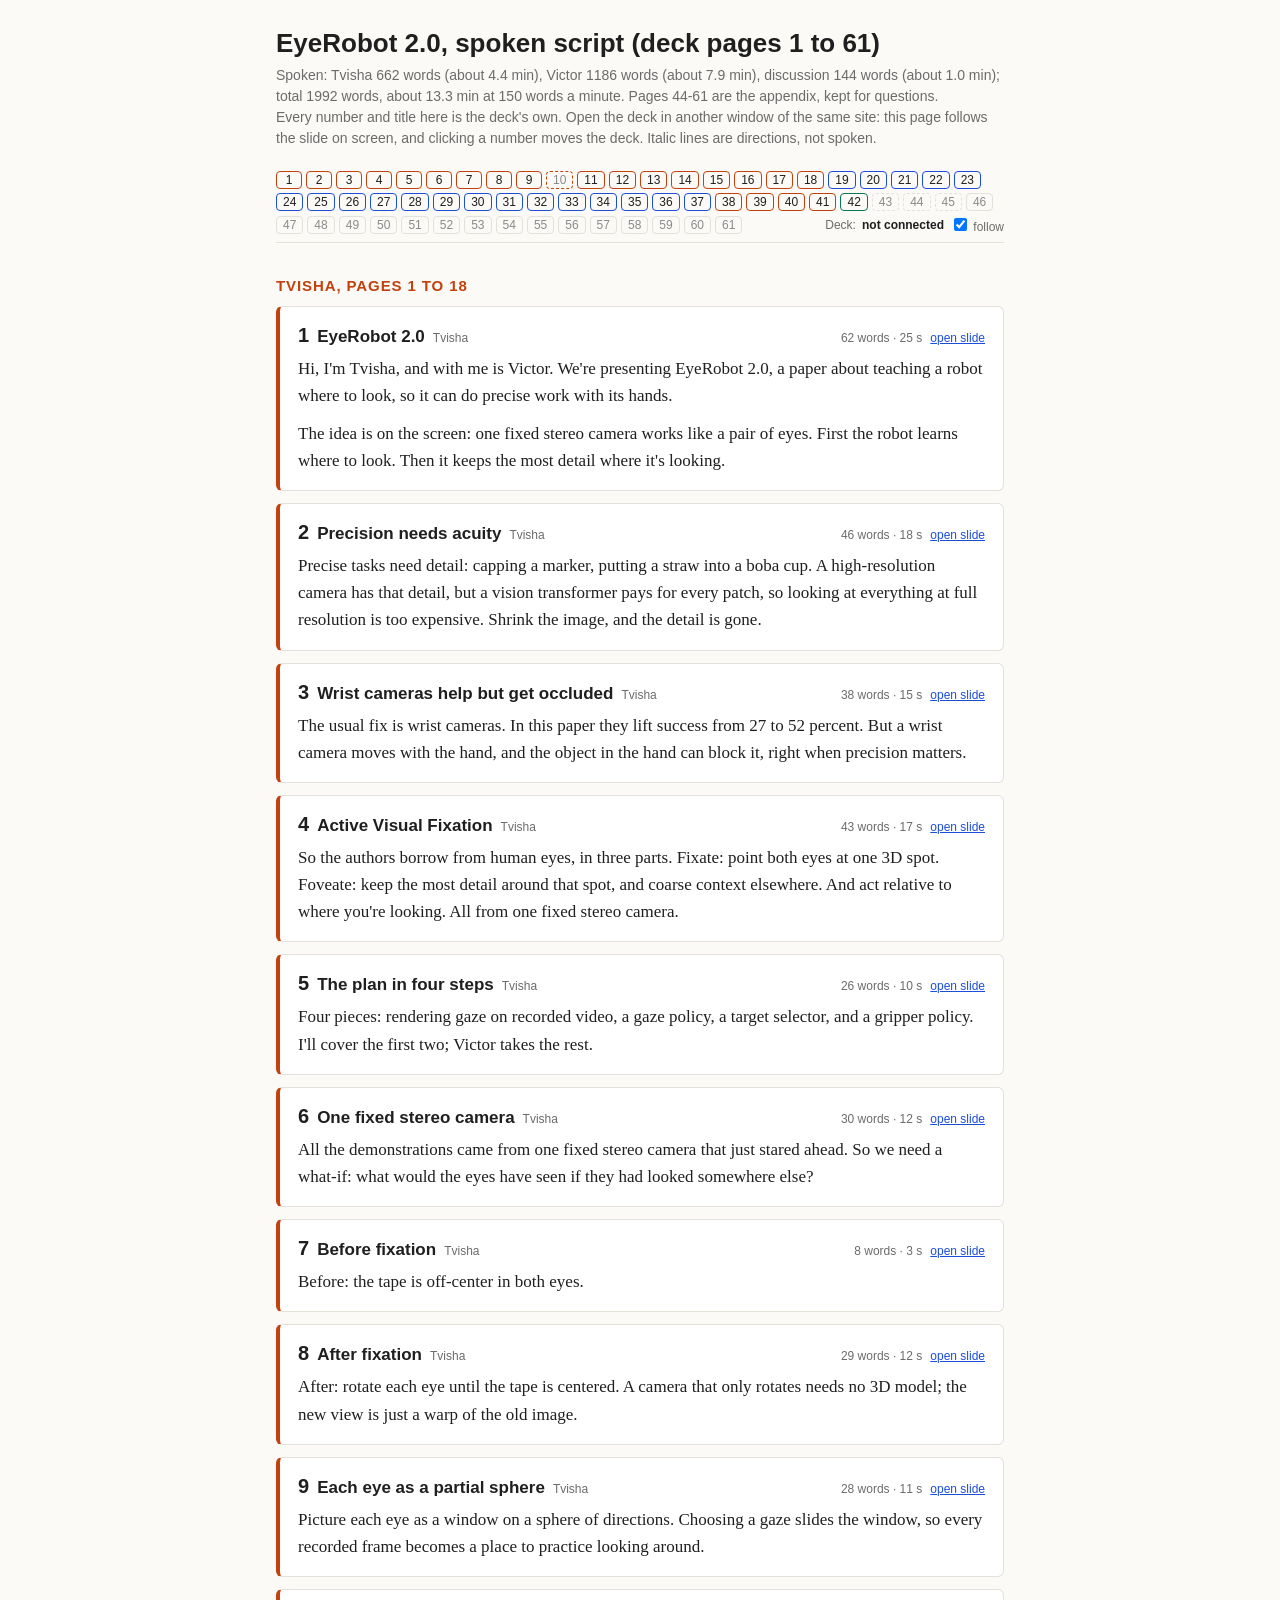
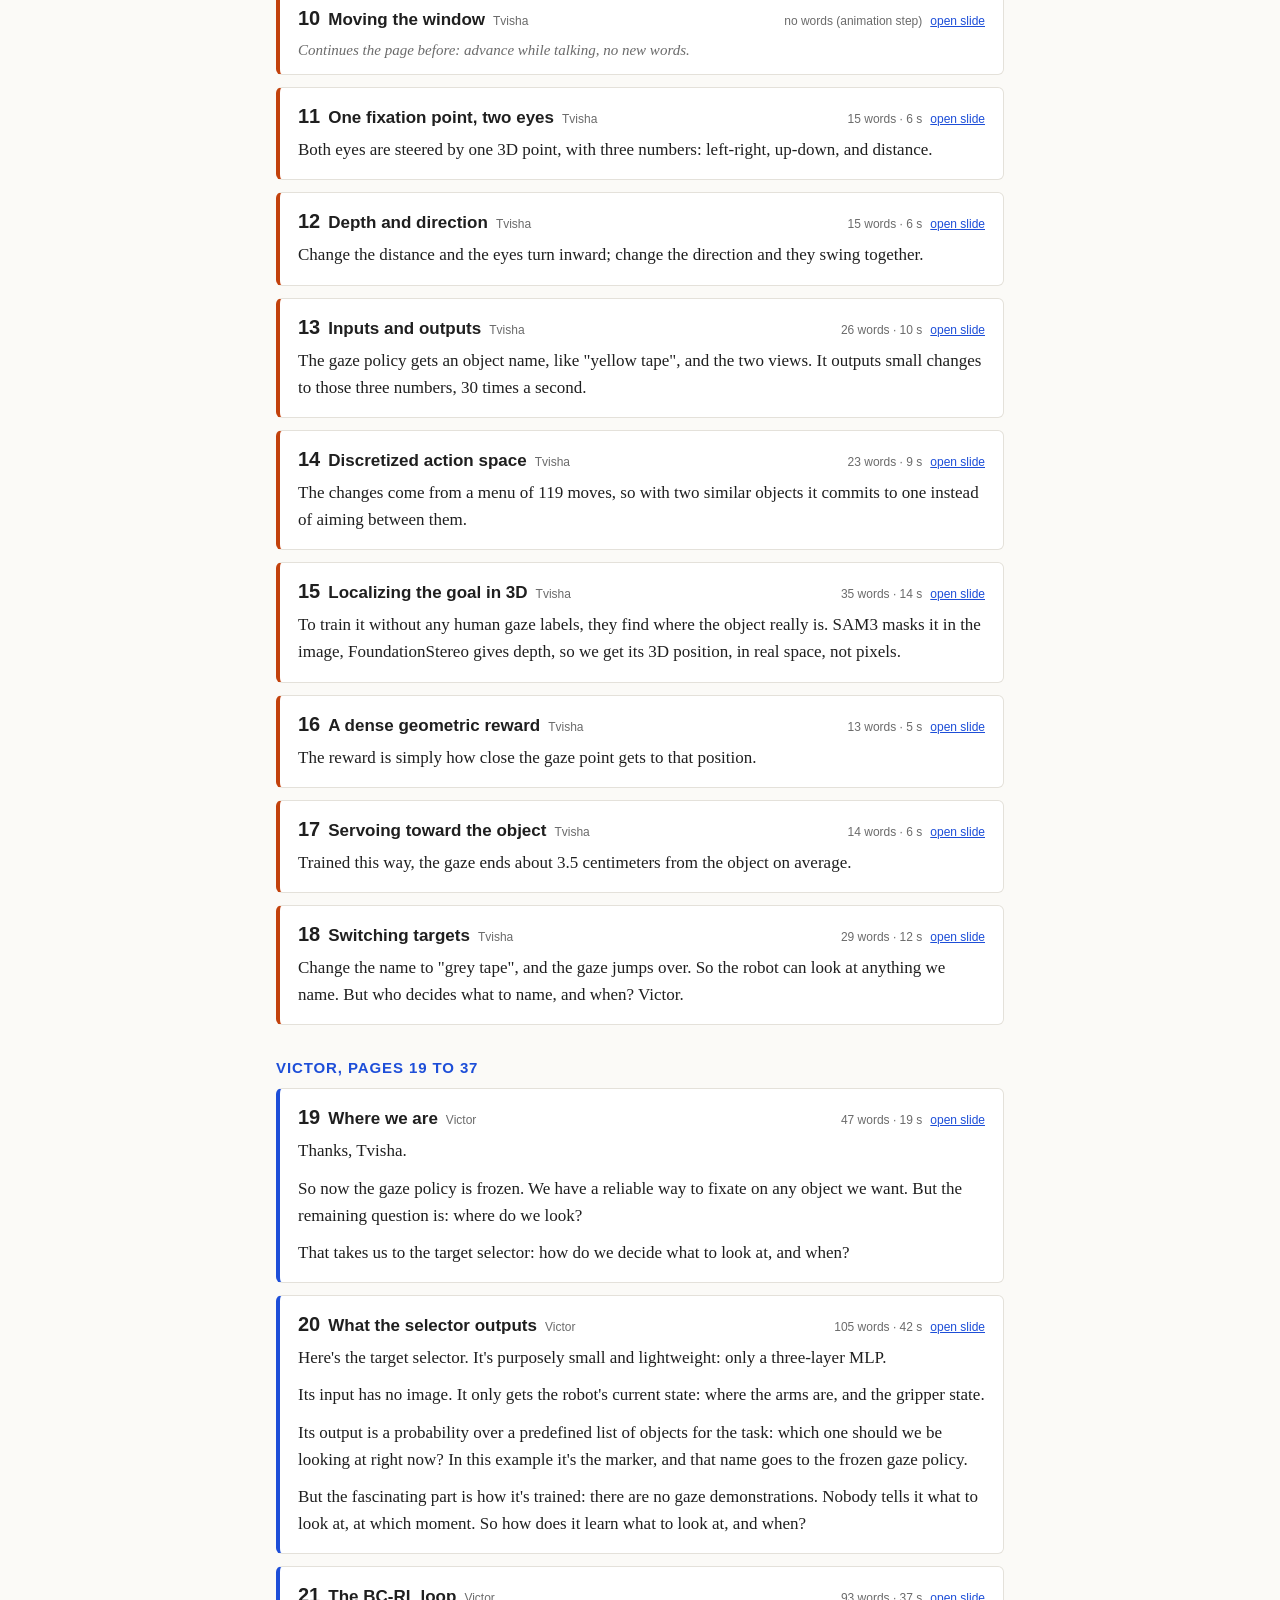
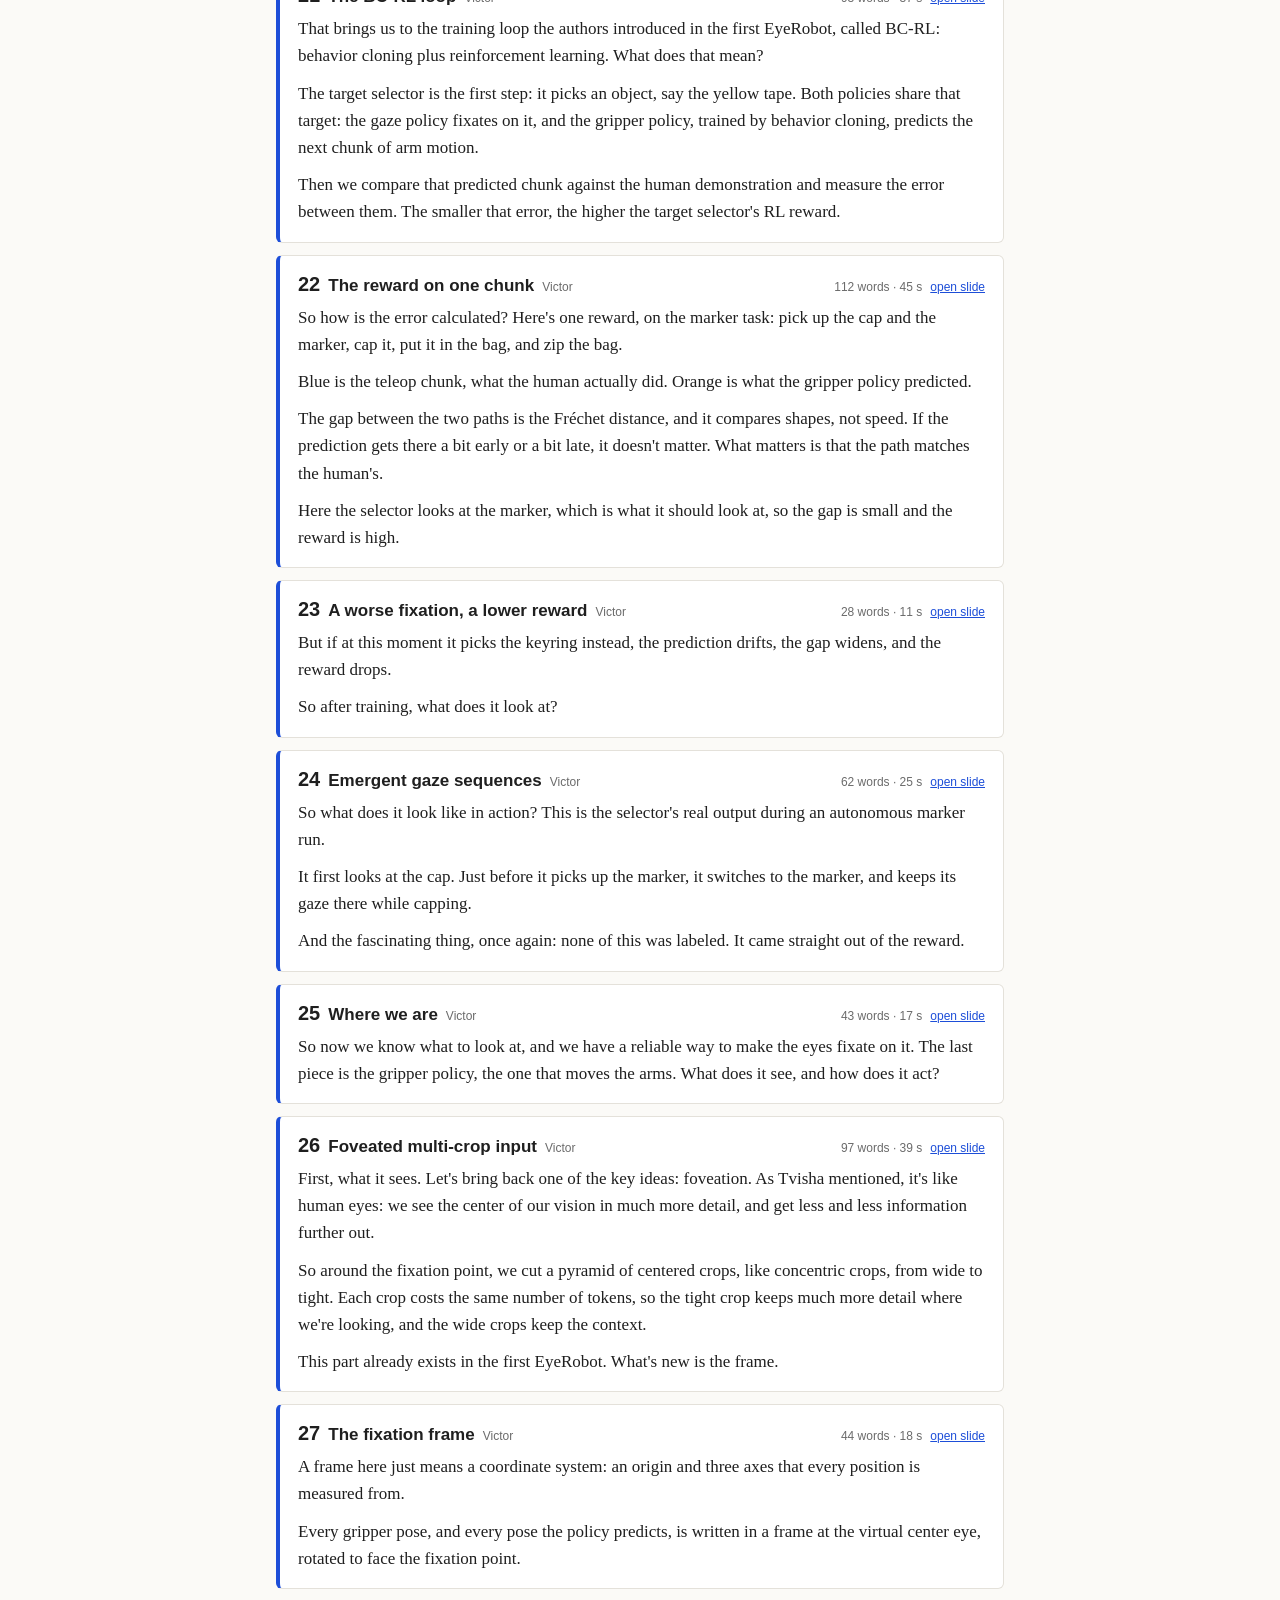
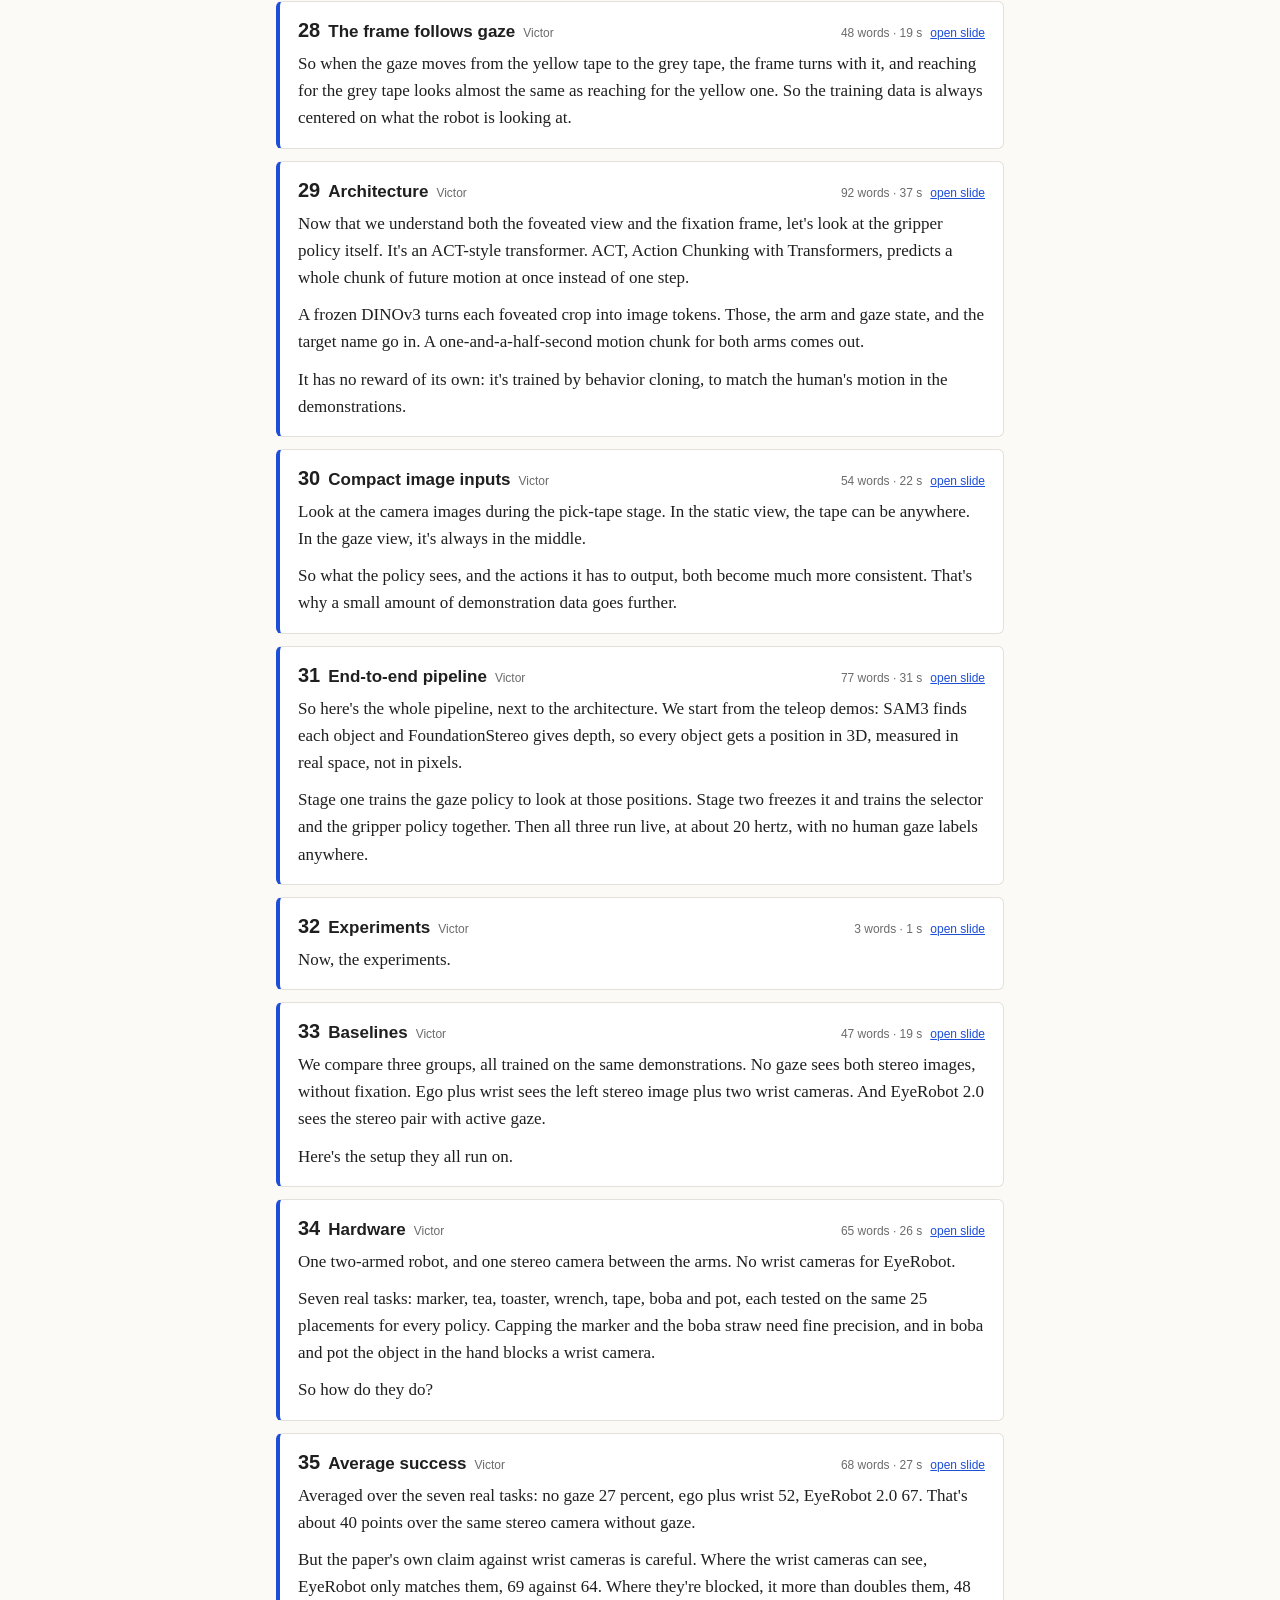
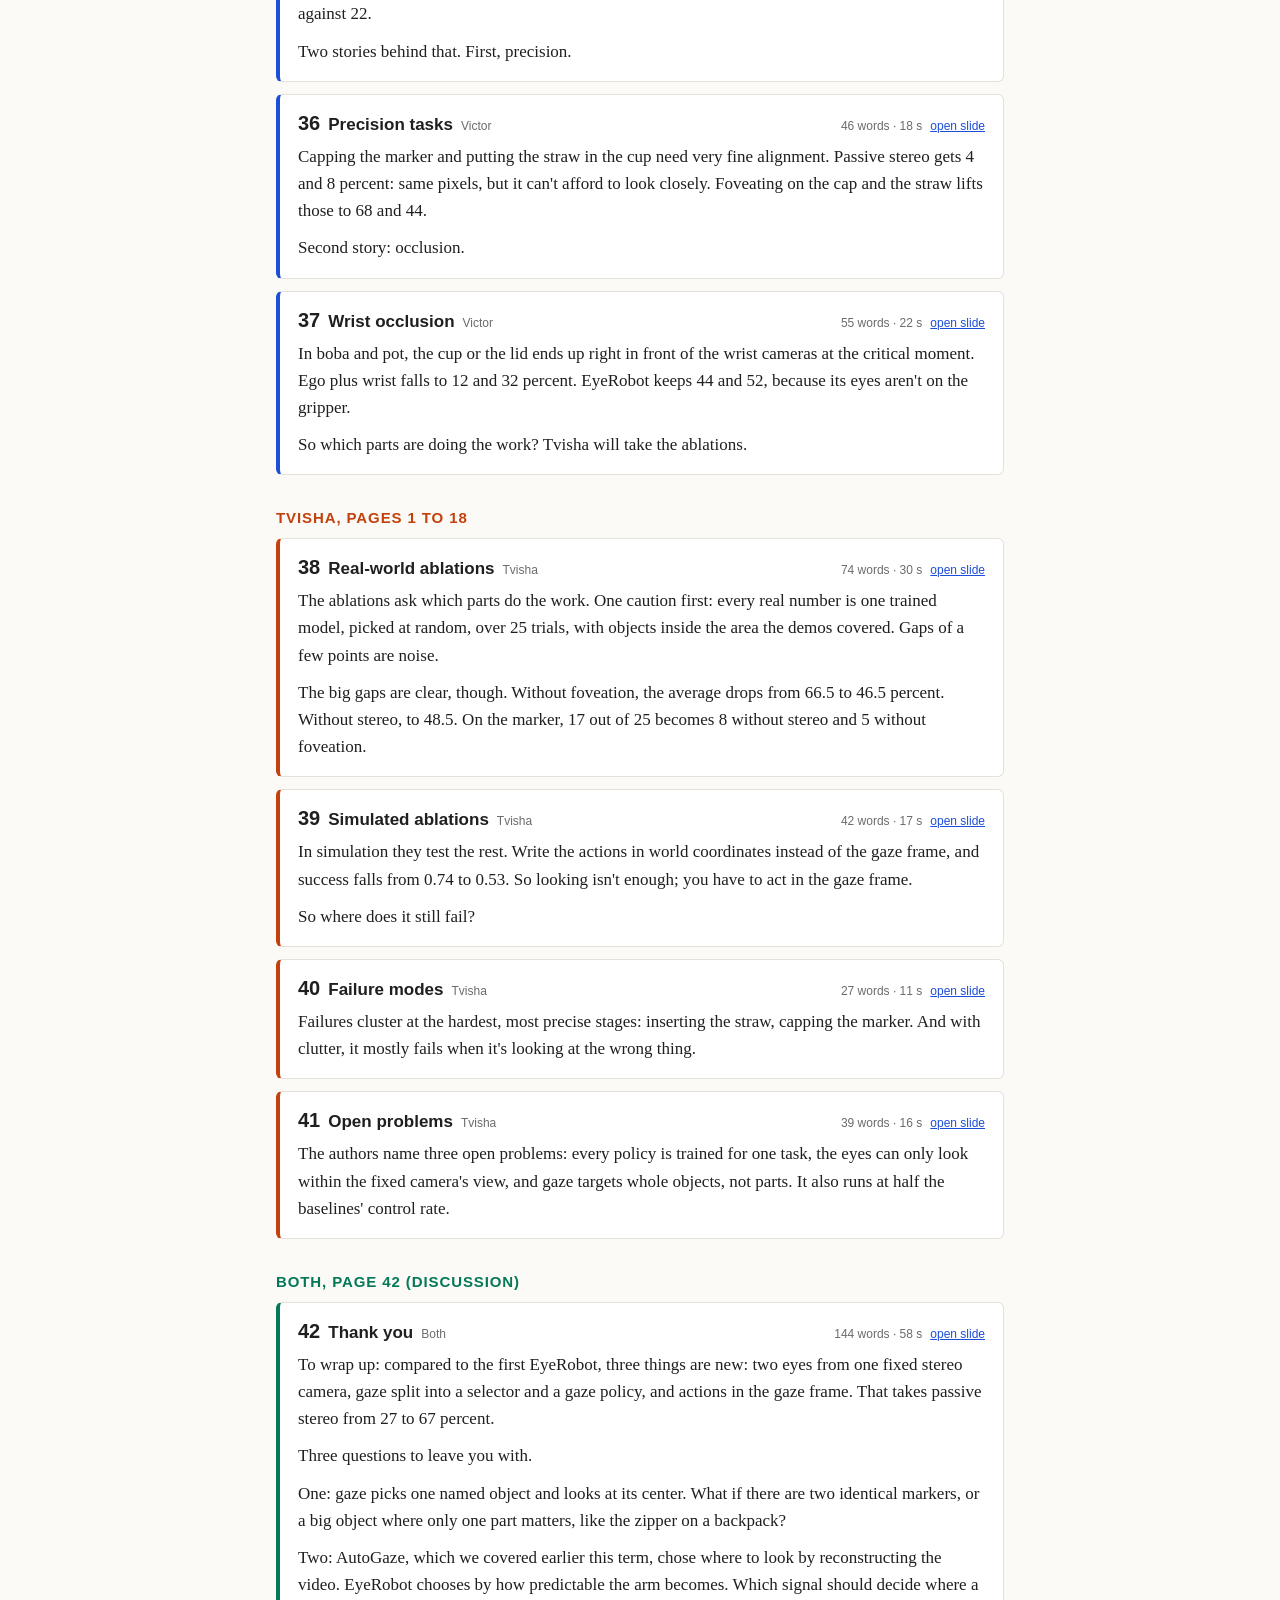
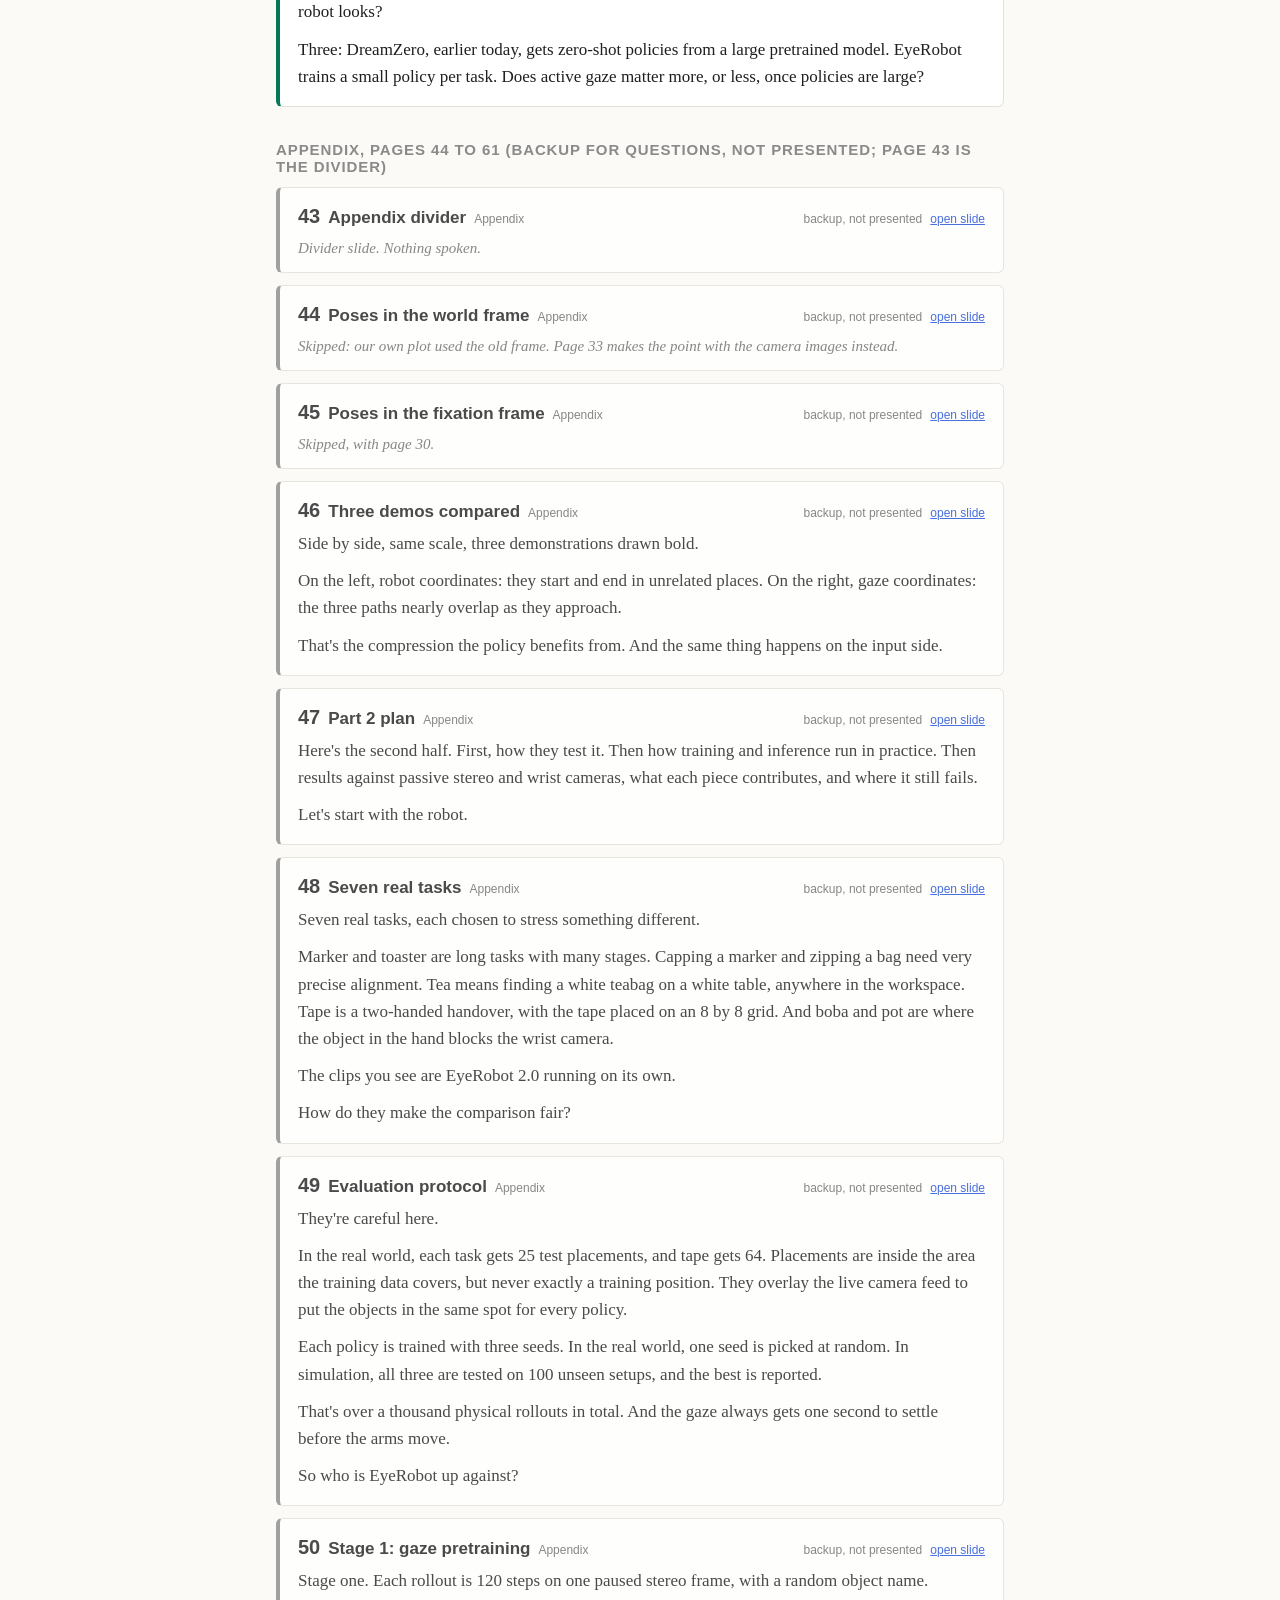
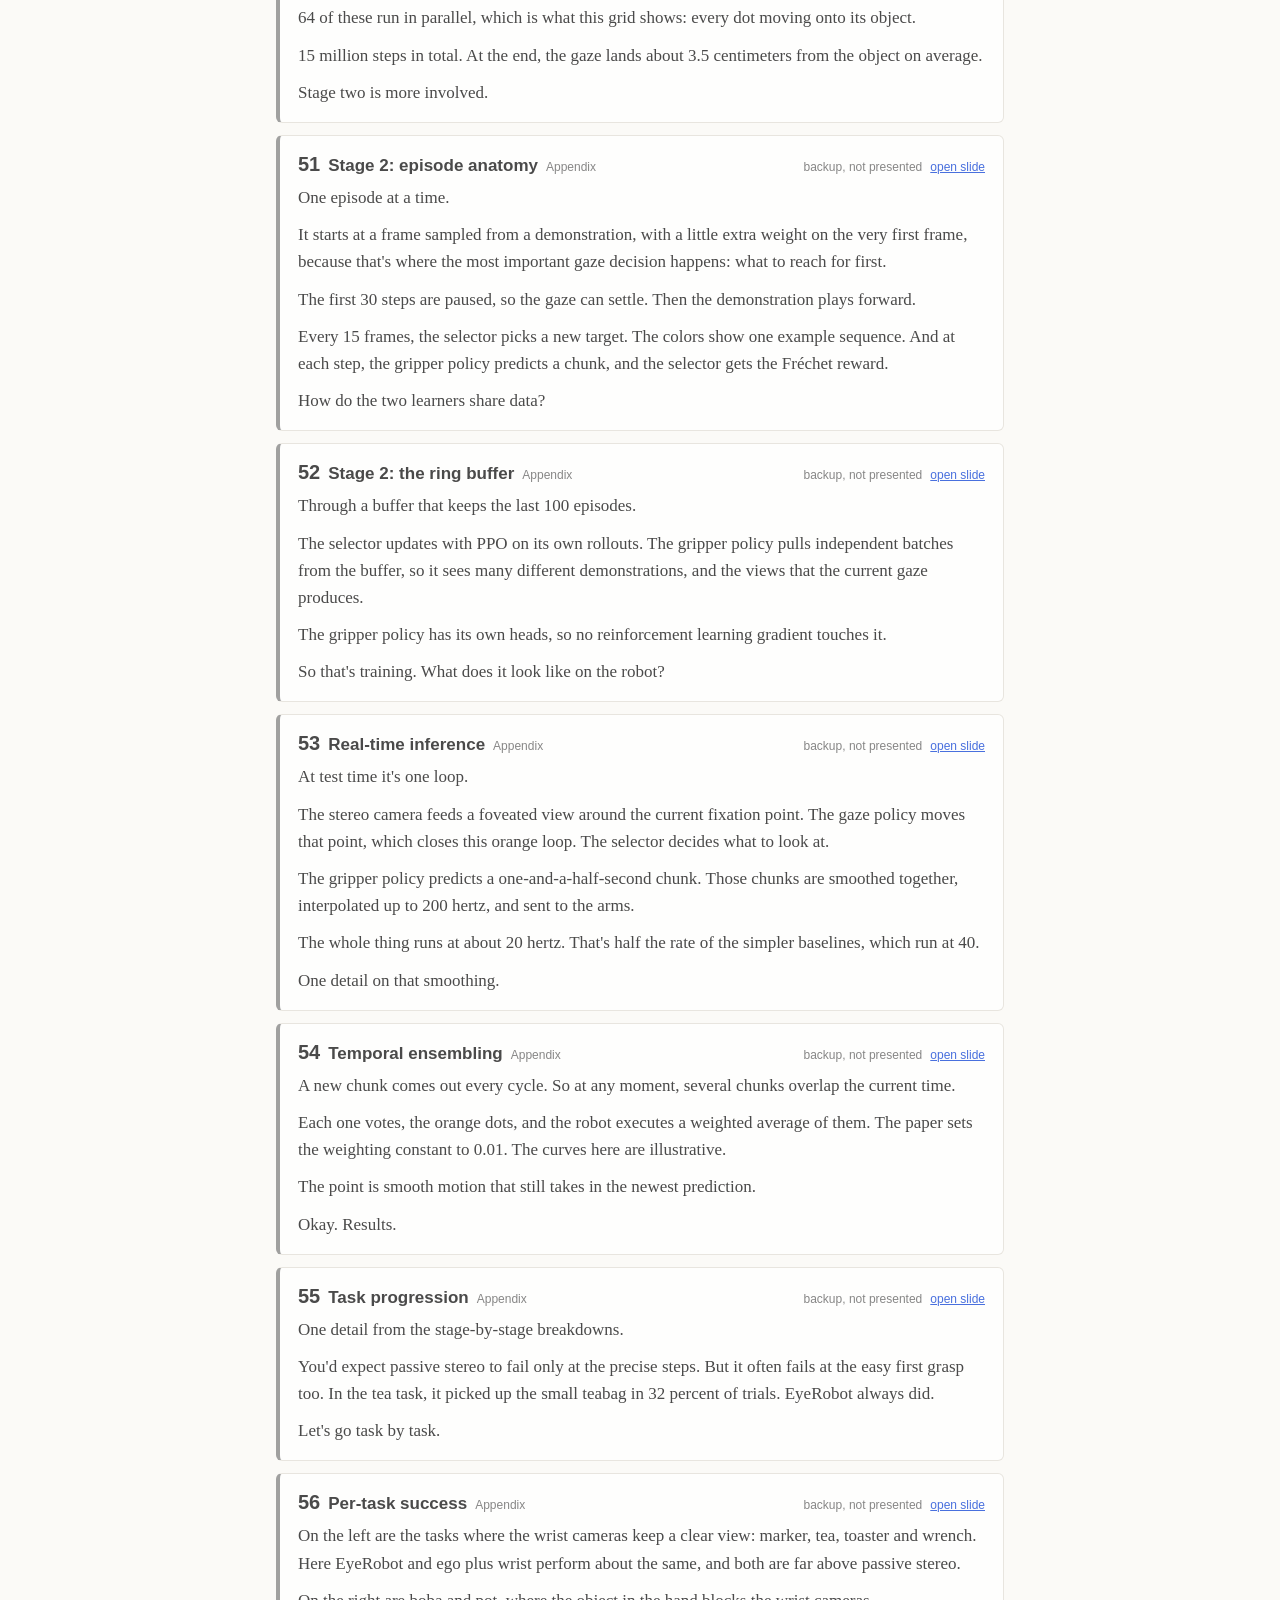
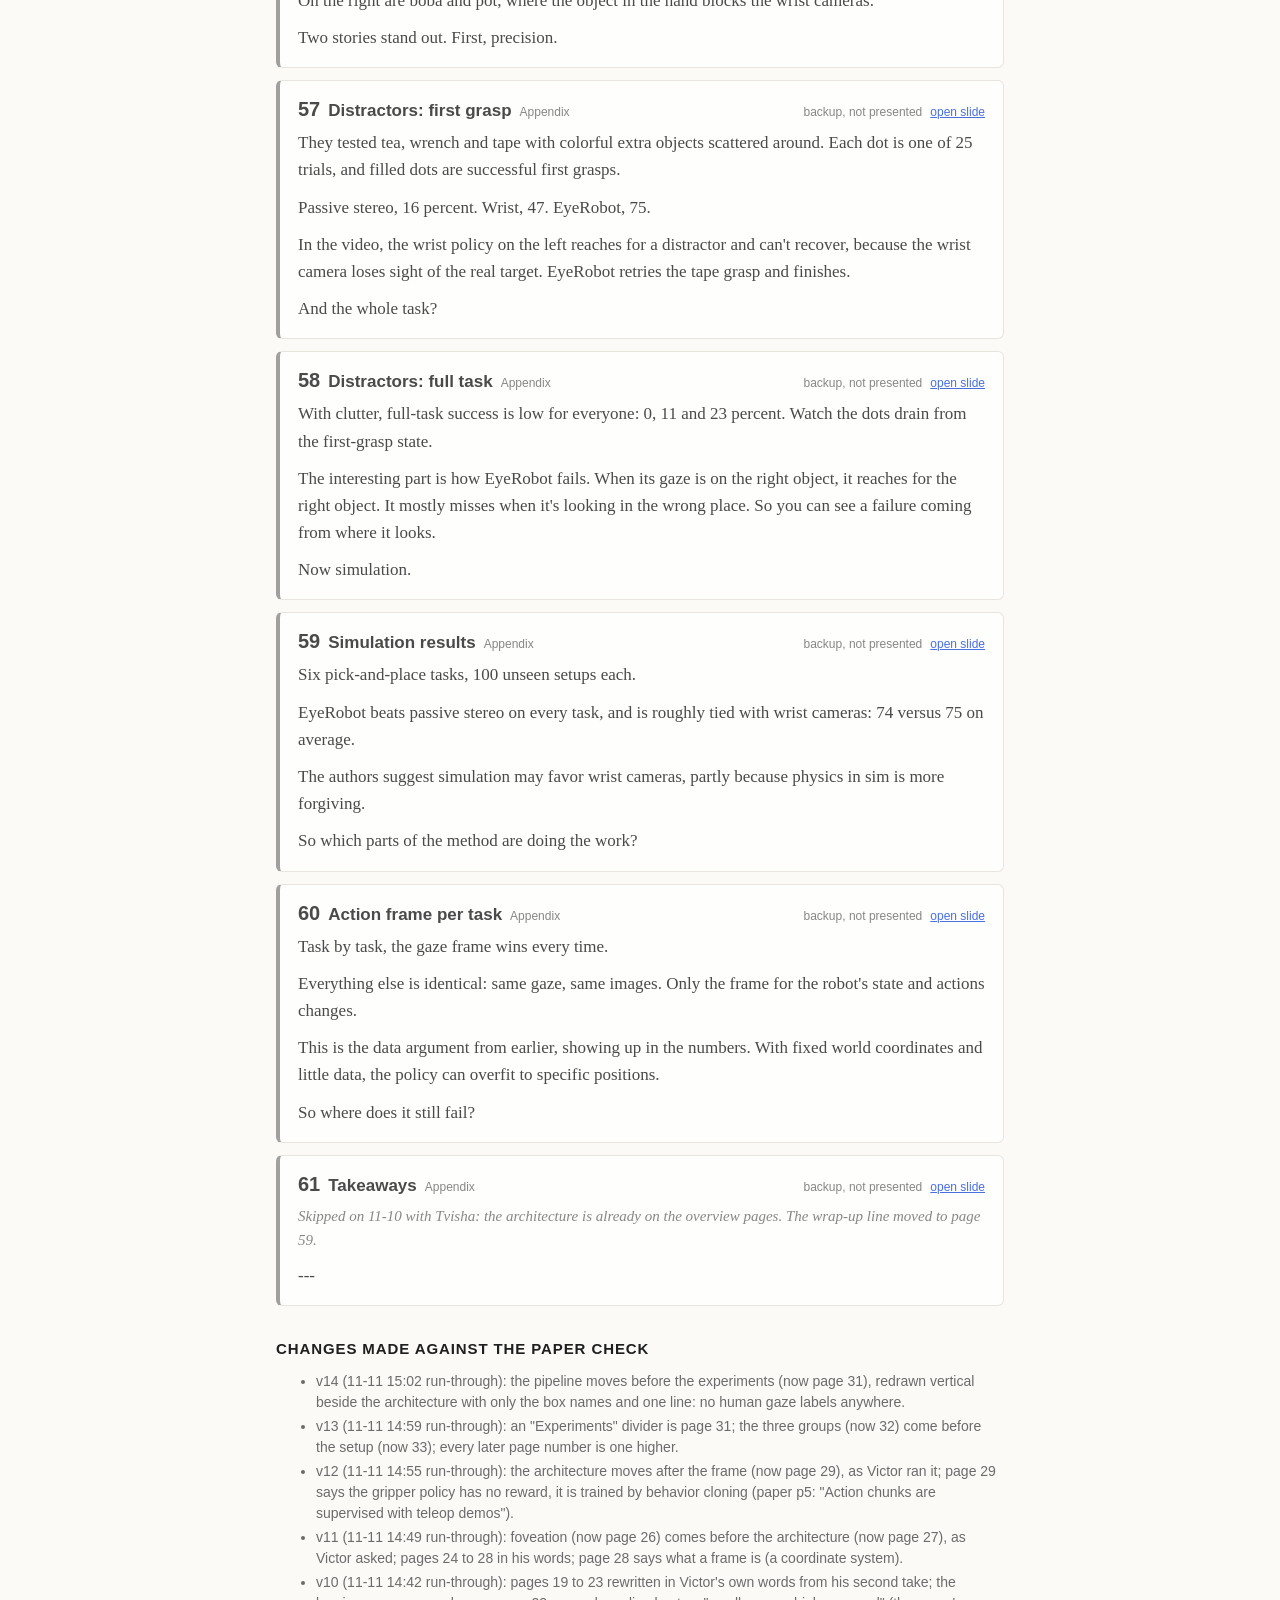
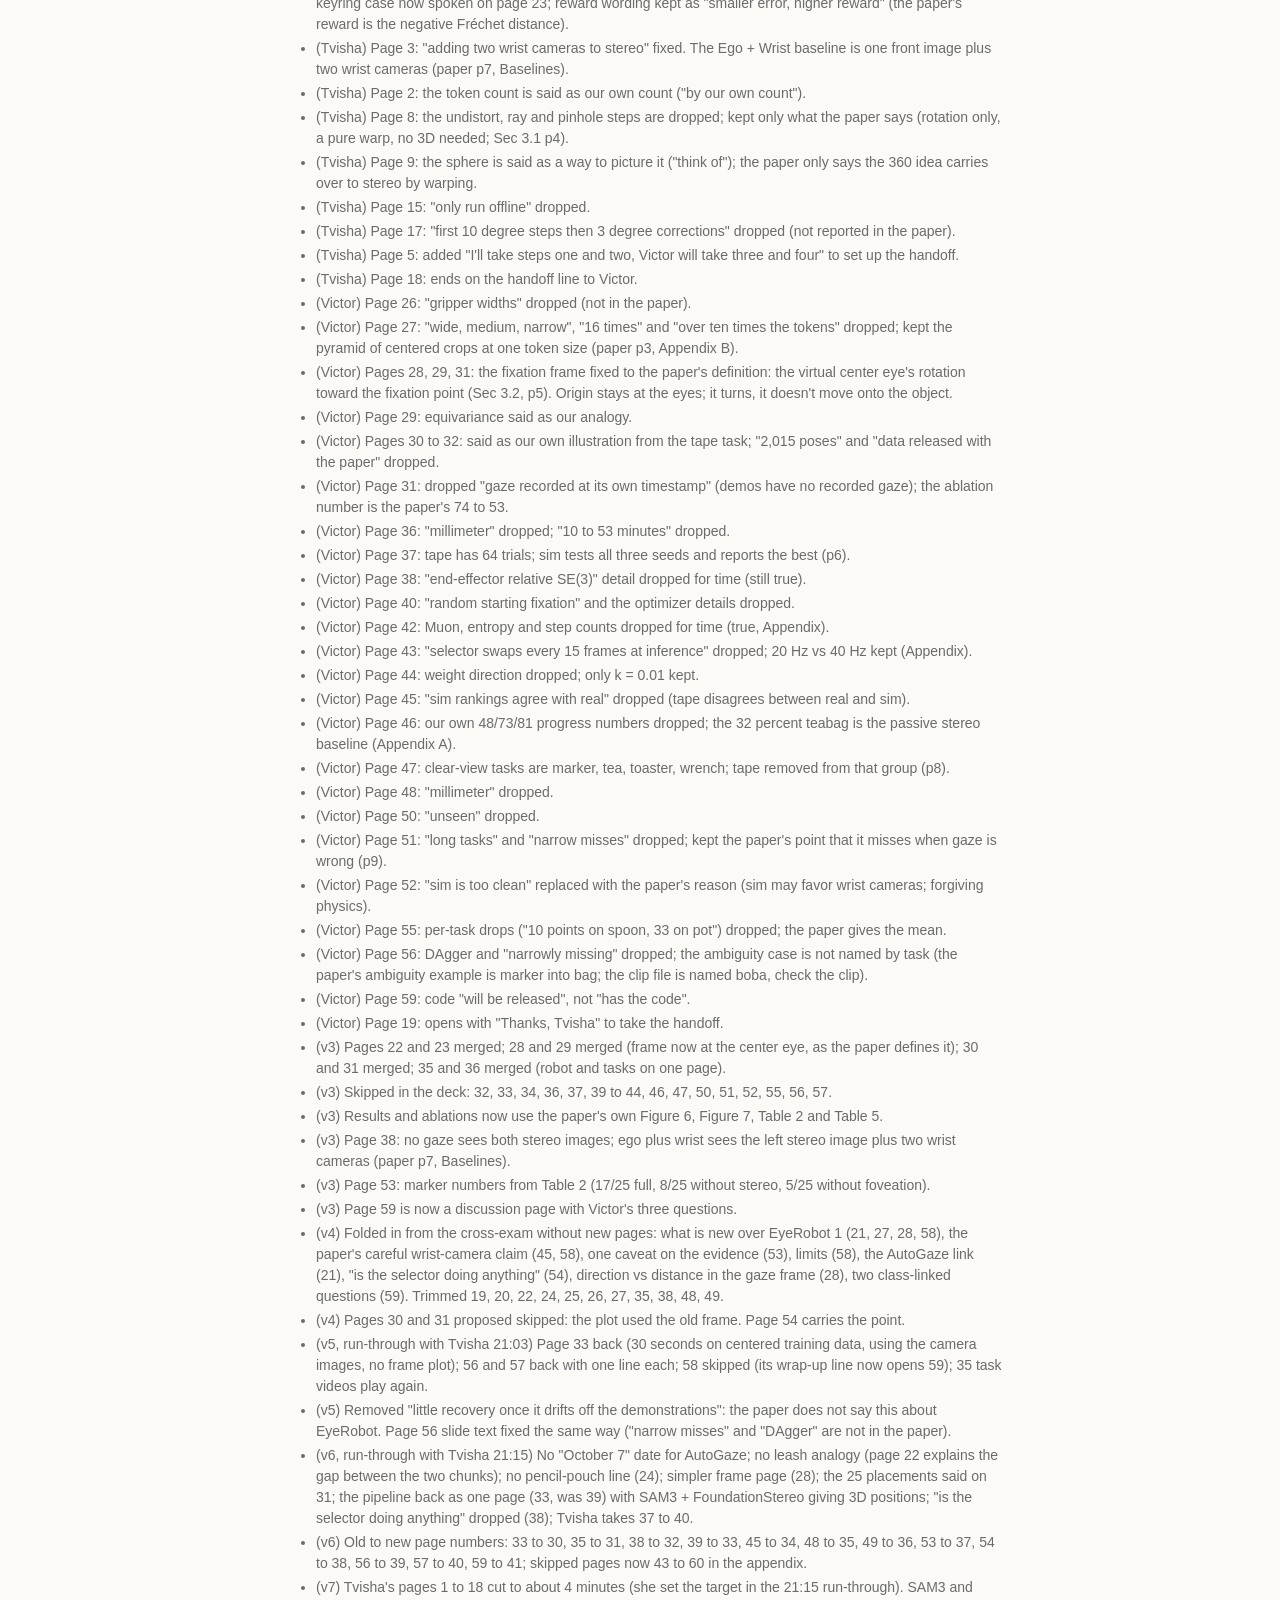
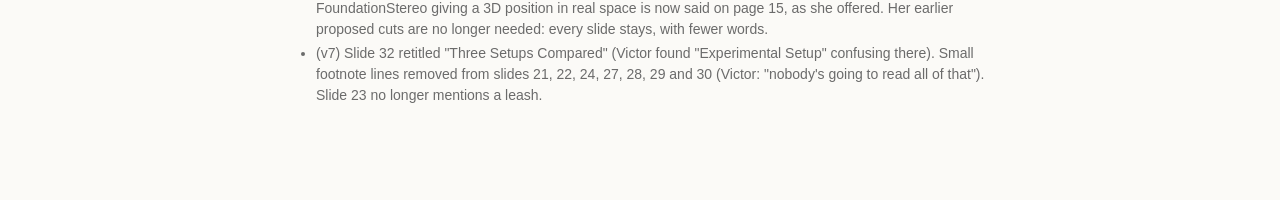
==== commit c00c37ae: "Run-through 15:02: pipeline before the experiments (31), redrawn vertical beside the architecture, o" ====
--- a/script/index.html
+++ b/script/index.html
@@ -27,8 +27,8 @@
 .changes{font:14px/1.5 Helvetica,Arial,sans-serif;color:var(--muted)}.changes li{margin:3px 0}
 </style></head><body><main>
 <h1>EyeRobot 2.0, spoken script (deck pages 1 to 61)</h1>
-<p class="sub">Spoken: Tvisha 662 words (about 4.4 min), Victor 1187 words (about 7.9 min), discussion 144 words (about 1.0 min); total 1993 words, about 13.3 min at 150 words a minute. Pages 44-61 are the appendix, kept for questions.<br>Every number and title here is the deck's own. Open the deck in another window of the same site: this page follows the slide on screen, and clicking a number moves the deck. Italic lines are directions, not spoken.</p>
-<nav><a class="tvisha" href="#p1" data-goto="1" title="EyeRobot 2.0">1</a><a class="tvisha" href="#p2" data-goto="2" title="Precision needs acuity">2</a><a class="tvisha" href="#p3" data-goto="3" title="Wrist cameras help but get occluded">3</a><a class="tvisha" href="#p4" data-goto="4" title="Active Visual Fixation">4</a><a class="tvisha" href="#p5" data-goto="5" title="The plan in four steps">5</a><a class="tvisha" href="#p6" data-goto="6" title="One fixed stereo camera">6</a><a class="tvisha" href="#p7" data-goto="7" title="Before fixation">7</a><a class="tvisha" href="#p8" data-goto="8" title="After fixation">8</a><a class="tvisha" href="#p9" data-goto="9" title="Each eye as a partial sphere">9</a><a class="tvisha silent" href="#p10" data-goto="10" title="Moving the window">10</a><a class="tvisha" href="#p11" data-goto="11" title="One fixation point, two eyes">11</a><a class="tvisha" href="#p12" data-goto="12" title="Depth and direction">12</a><a class="tvisha" href="#p13" data-goto="13" title="Inputs and outputs">13</a><a class="tvisha" href="#p14" data-goto="14" title="Discretized action space">14</a><a class="tvisha" href="#p15" data-goto="15" title="Localizing the goal in 3D">15</a><a class="tvisha" href="#p16" data-goto="16" title="A dense geometric reward">16</a><a class="tvisha" href="#p17" data-goto="17" title="Servoing toward the object">17</a><a class="tvisha" href="#p18" data-goto="18" title="Switching targets">18</a><a class="victor" href="#p19" data-goto="19" title="Where we are">19</a><a class="victor" href="#p20" data-goto="20" title="What the selector outputs">20</a><a class="victor" href="#p21" data-goto="21" title="The BC-RL loop">21</a><a class="victor" href="#p22" data-goto="22" title="The reward on one chunk">22</a><a class="victor" href="#p23" data-goto="23" title="A worse fixation, a lower reward">23</a><a class="victor" href="#p24" data-goto="24" title="Emergent gaze sequences">24</a><a class="victor" href="#p25" data-goto="25" title="Where we are">25</a><a class="victor" href="#p26" data-goto="26" title="Foveated multi-crop input">26</a><a class="victor" href="#p27" data-goto="27" title="The fixation frame">27</a><a class="victor" href="#p28" data-goto="28" title="The frame follows gaze">28</a><a class="victor" href="#p29" data-goto="29" title="Architecture">29</a><a class="victor" href="#p30" data-goto="30" title="Compact image inputs">30</a><a class="victor" href="#p31" data-goto="31" title="Experiments">31</a><a class="victor" href="#p32" data-goto="32" title="Baselines">32</a><a class="victor" href="#p33" data-goto="33" title="Hardware">33</a><a class="victor" href="#p34" data-goto="34" title="End-to-end pipeline">34</a><a class="victor" href="#p35" data-goto="35" title="Average success">35</a><a class="victor" href="#p36" data-goto="36" title="Precision tasks">36</a><a class="victor" href="#p37" data-goto="37" title="Wrist occlusion">37</a><a class="tvisha" href="#p38" data-goto="38" title="Real-world ablations">38</a><a class="tvisha" href="#p39" data-goto="39" title="Simulated ablations">39</a><a class="tvisha" href="#p40" data-goto="40" title="Failure modes">40</a><a class="tvisha" href="#p41" data-goto="41" title="Open problems">41</a><a class="both" href="#p42" data-goto="42" title="Thank you">42</a><a class="appendix silent" href="#p43" data-goto="43" title="Appendix divider">43</a><a class="appendix silent" href="#p44" data-goto="44" title="Poses in the world frame">44</a><a class="appendix silent" href="#p45" data-goto="45" title="Poses in the fixation frame">45</a><a class="appendix" href="#p46" data-goto="46" title="Three demos compared">46</a><a class="appendix" href="#p47" data-goto="47" title="Part 2 plan">47</a><a class="appendix" href="#p48" data-goto="48" title="Seven real tasks">48</a><a class="appendix" href="#p49" data-goto="49" title="Evaluation protocol">49</a><a class="appendix" href="#p50" data-goto="50" title="Stage 1: gaze pretraining">50</a><a class="appendix" href="#p51" data-goto="51" title="Stage 2: episode anatomy">51</a><a class="appendix" href="#p52" data-goto="52" title="Stage 2: the ring buffer">52</a><a class="appendix" href="#p53" data-goto="53" title="Real-time inference">53</a><a class="appendix" href="#p54" data-goto="54" title="Temporal ensembling">54</a><a class="appendix" href="#p55" data-goto="55" title="Task progression">55</a><a class="appendix" href="#p56" data-goto="56" title="Per-task success">56</a><a class="appendix" href="#p57" data-goto="57" title="Distractors: first grasp">57</a><a class="appendix" href="#p58" data-goto="58" title="Distractors: full task">58</a><a class="appendix" href="#p59" data-goto="59" title="Simulation results">59</a><a class="appendix" href="#p60" data-goto="60" title="Action frame per task">60</a><a class="appendix" href="#p61" data-goto="61" title="Takeaways">61</a><span id="sync">Deck: <b id="deckstate">not connected</b> <label><input type="checkbox" id="follow" checked> follow</label></span></nav>
+<p class="sub">Spoken: Tvisha 662 words (about 4.4 min), Victor 1186 words (about 7.9 min), discussion 144 words (about 1.0 min); total 1992 words, about 13.3 min at 150 words a minute. Pages 44-61 are the appendix, kept for questions.<br>Every number and title here is the deck's own. Open the deck in another window of the same site: this page follows the slide on screen, and clicking a number moves the deck. Italic lines are directions, not spoken.</p>
+<nav><a class="tvisha" href="#p1" data-goto="1" title="EyeRobot 2.0">1</a><a class="tvisha" href="#p2" data-goto="2" title="Precision needs acuity">2</a><a class="tvisha" href="#p3" data-goto="3" title="Wrist cameras help but get occluded">3</a><a class="tvisha" href="#p4" data-goto="4" title="Active Visual Fixation">4</a><a class="tvisha" href="#p5" data-goto="5" title="The plan in four steps">5</a><a class="tvisha" href="#p6" data-goto="6" title="One fixed stereo camera">6</a><a class="tvisha" href="#p7" data-goto="7" title="Before fixation">7</a><a class="tvisha" href="#p8" data-goto="8" title="After fixation">8</a><a class="tvisha" href="#p9" data-goto="9" title="Each eye as a partial sphere">9</a><a class="tvisha silent" href="#p10" data-goto="10" title="Moving the window">10</a><a class="tvisha" href="#p11" data-goto="11" title="One fixation point, two eyes">11</a><a class="tvisha" href="#p12" data-goto="12" title="Depth and direction">12</a><a class="tvisha" href="#p13" data-goto="13" title="Inputs and outputs">13</a><a class="tvisha" href="#p14" data-goto="14" title="Discretized action space">14</a><a class="tvisha" href="#p15" data-goto="15" title="Localizing the goal in 3D">15</a><a class="tvisha" href="#p16" data-goto="16" title="A dense geometric reward">16</a><a class="tvisha" href="#p17" data-goto="17" title="Servoing toward the object">17</a><a class="tvisha" href="#p18" data-goto="18" title="Switching targets">18</a><a class="victor" href="#p19" data-goto="19" title="Where we are">19</a><a class="victor" href="#p20" data-goto="20" title="What the selector outputs">20</a><a class="victor" href="#p21" data-goto="21" title="The BC-RL loop">21</a><a class="victor" href="#p22" data-goto="22" title="The reward on one chunk">22</a><a class="victor" href="#p23" data-goto="23" title="A worse fixation, a lower reward">23</a><a class="victor" href="#p24" data-goto="24" title="Emergent gaze sequences">24</a><a class="victor" href="#p25" data-goto="25" title="Where we are">25</a><a class="victor" href="#p26" data-goto="26" title="Foveated multi-crop input">26</a><a class="victor" href="#p27" data-goto="27" title="The fixation frame">27</a><a class="victor" href="#p28" data-goto="28" title="The frame follows gaze">28</a><a class="victor" href="#p29" data-goto="29" title="Architecture">29</a><a class="victor" href="#p30" data-goto="30" title="Compact image inputs">30</a><a class="victor" href="#p31" data-goto="31" title="End-to-end pipeline">31</a><a class="victor" href="#p32" data-goto="32" title="Experiments">32</a><a class="victor" href="#p33" data-goto="33" title="Baselines">33</a><a class="victor" href="#p34" data-goto="34" title="Hardware">34</a><a class="victor" href="#p35" data-goto="35" title="Average success">35</a><a class="victor" href="#p36" data-goto="36" title="Precision tasks">36</a><a class="victor" href="#p37" data-goto="37" title="Wrist occlusion">37</a><a class="tvisha" href="#p38" data-goto="38" title="Real-world ablations">38</a><a class="tvisha" href="#p39" data-goto="39" title="Simulated ablations">39</a><a class="tvisha" href="#p40" data-goto="40" title="Failure modes">40</a><a class="tvisha" href="#p41" data-goto="41" title="Open problems">41</a><a class="both" href="#p42" data-goto="42" title="Thank you">42</a><a class="appendix silent" href="#p43" data-goto="43" title="Appendix divider">43</a><a class="appendix silent" href="#p44" data-goto="44" title="Poses in the world frame">44</a><a class="appendix silent" href="#p45" data-goto="45" title="Poses in the fixation frame">45</a><a class="appendix" href="#p46" data-goto="46" title="Three demos compared">46</a><a class="appendix" href="#p47" data-goto="47" title="Part 2 plan">47</a><a class="appendix" href="#p48" data-goto="48" title="Seven real tasks">48</a><a class="appendix" href="#p49" data-goto="49" title="Evaluation protocol">49</a><a class="appendix" href="#p50" data-goto="50" title="Stage 1: gaze pretraining">50</a><a class="appendix" href="#p51" data-goto="51" title="Stage 2: episode anatomy">51</a><a class="appendix" href="#p52" data-goto="52" title="Stage 2: the ring buffer">52</a><a class="appendix" href="#p53" data-goto="53" title="Real-time inference">53</a><a class="appendix" href="#p54" data-goto="54" title="Temporal ensembling">54</a><a class="appendix" href="#p55" data-goto="55" title="Task progression">55</a><a class="appendix" href="#p56" data-goto="56" title="Per-task success">56</a><a class="appendix" href="#p57" data-goto="57" title="Distractors: first grasp">57</a><a class="appendix" href="#p58" data-goto="58" title="Distractors: full task">58</a><a class="appendix" href="#p59" data-goto="59" title="Simulation results">59</a><a class="appendix" href="#p60" data-goto="60" title="Action frame per task">60</a><a class="appendix" href="#p61" data-goto="61" title="Takeaways">61</a><span id="sync">Deck: <b id="deckstate">not connected</b> <label><input type="checkbox" id="follow" checked> follow</label></span></nav>
 <h2 class="part tvisha">TVISHA, pages 1 to 18</h2><section class="page tvisha" id="p1" data-n="1">
 <header><a class="num" href="../index.html?state=1" target="deck" data-goto="1" title="Show this slide in the deck">1</a><span class="name">EyeRobot 2.0</span><span class="who">Tvisha</span>
 <span class="meta">62 words · 25 s</span><a class="open" href="../index.html?state=1" target="deck">open slide</a></header>
@@ -120,18 +120,18 @@
 <header><a class="num" href="../index.html?state=30" target="deck" data-goto="30" title="Show this slide in the deck">30</a><span class="name">Compact image inputs</span><span class="who">Victor</span>
 <span class="meta">54 words · 22 s</span><a class="open" href="../index.html?state=30" target="deck">open slide</a></header>
 <p>Look at the camera images during the pick-tape stage. In the static view, the tape can be anywhere. In the gaze view, it&#x27;s always in the middle.</p><p>So what the policy sees, and the actions it has to output, both become much more consistent. That&#x27;s why a small amount of demonstration data goes further.</p></section><section class="page victor" id="p31" data-n="31">
-<header><a class="num" href="../index.html?state=31" target="deck" data-goto="31" title="Show this slide in the deck">31</a><span class="name">Experiments</span><span class="who">Victor</span>
-<span class="meta">3 words · 1 s</span><a class="open" href="../index.html?state=31" target="deck">open slide</a></header>
-<p>Now, the experiments.</p></section><section class="page victor" id="p32" data-n="32">
-<header><a class="num" href="../index.html?state=32" target="deck" data-goto="32" title="Show this slide in the deck">32</a><span class="name">Baselines</span><span class="who">Victor</span>
-<span class="meta">47 words · 19 s</span><a class="open" href="../index.html?state=32" target="deck">open slide</a></header>
-<p>We compare three groups, all trained on the same demonstrations. No gaze sees both stereo images, without fixation. Ego plus wrist sees the left stereo image plus two wrist cameras. And EyeRobot 2.0 sees the stereo pair with active gaze.</p><p>Here&#x27;s the setup they all run on.</p></section><section class="page victor" id="p33" data-n="33">
-<header><a class="num" href="../index.html?state=33" target="deck" data-goto="33" title="Show this slide in the deck">33</a><span class="name">Hardware</span><span class="who">Victor</span>
-<span class="meta">69 words · 28 s</span><a class="open" href="../index.html?state=33" target="deck">open slide</a></header>
-<p>One two-armed robot, and one stereo camera between the arms. No wrist cameras for EyeRobot.</p><p>Seven real tasks: marker, tea, toaster, wrench, tape, boba and pot, each tested on the same 25 placements for every policy. Capping the marker and the boba straw need fine precision, and in boba and pot the object in the hand blocks a wrist camera.</p><p>Before the results, one slide on how it&#x27;s trained.</p></section><section class="page victor" id="p34" data-n="34">
-<header><a class="num" href="../index.html?state=34" target="deck" data-goto="34" title="Show this slide in the deck">34</a><span class="name">End-to-end pipeline</span><span class="who">Victor</span>
-<span class="meta">74 words · 30 s</span><a class="open" href="../index.html?state=34" target="deck">open slide</a></header>
-<p>Here&#x27;s the whole pipeline. From the demonstrations, SAM3 finds each object and FoundationStereo gives depth, so every object gets a position in 3D, measured in real space, not in pixels.</p><p>Stage one trains the gaze policy to look at those positions. Stage two freezes it and trains the selector and the gripper policy together. Then all three run live, at about 20 hertz, with no human gaze labels anywhere.</p><p>So how do they do?</p></section><section class="page victor" id="p35" data-n="35">
+<header><a class="num" href="../index.html?state=31" target="deck" data-goto="31" title="Show this slide in the deck">31</a><span class="name">End-to-end pipeline</span><span class="who">Victor</span>
+<span class="meta">77 words · 31 s</span><a class="open" href="../index.html?state=31" target="deck">open slide</a></header>
+<p>So here&#x27;s the whole pipeline, next to the architecture. We start from the teleop demos: SAM3 finds each object and FoundationStereo gives depth, so every object gets a position in 3D, measured in real space, not in pixels.</p><p>Stage one trains the gaze policy to look at those positions. Stage two freezes it and trains the selector and the gripper policy together. Then all three run live, at about 20 hertz, with no human gaze labels anywhere.</p></section><section class="page victor" id="p32" data-n="32">
+<header><a class="num" href="../index.html?state=32" target="deck" data-goto="32" title="Show this slide in the deck">32</a><span class="name">Experiments</span><span class="who">Victor</span>
+<span class="meta">3 words · 1 s</span><a class="open" href="../index.html?state=32" target="deck">open slide</a></header>
+<p>Now, the experiments.</p></section><section class="page victor" id="p33" data-n="33">
+<header><a class="num" href="../index.html?state=33" target="deck" data-goto="33" title="Show this slide in the deck">33</a><span class="name">Baselines</span><span class="who">Victor</span>
+<span class="meta">47 words · 19 s</span><a class="open" href="../index.html?state=33" target="deck">open slide</a></header>
+<p>We compare three groups, all trained on the same demonstrations. No gaze sees both stereo images, without fixation. Ego plus wrist sees the left stereo image plus two wrist cameras. And EyeRobot 2.0 sees the stereo pair with active gaze.</p><p>Here&#x27;s the setup they all run on.</p></section><section class="page victor" id="p34" data-n="34">
+<header><a class="num" href="../index.html?state=34" target="deck" data-goto="34" title="Show this slide in the deck">34</a><span class="name">Hardware</span><span class="who">Victor</span>
+<span class="meta">65 words · 26 s</span><a class="open" href="../index.html?state=34" target="deck">open slide</a></header>
+<p>One two-armed robot, and one stereo camera between the arms. No wrist cameras for EyeRobot.</p><p>Seven real tasks: marker, tea, toaster, wrench, tape, boba and pot, each tested on the same 25 placements for every policy. Capping the marker and the boba straw need fine precision, and in boba and pot the object in the hand blocks a wrist camera.</p><p>So how do they do?</p></section><section class="page victor" id="p35" data-n="35">
 <header><a class="num" href="../index.html?state=35" target="deck" data-goto="35" title="Show this slide in the deck">35</a><span class="name">Average success</span><span class="who">Victor</span>
 <span class="meta">68 words · 27 s</span><a class="open" href="../index.html?state=35" target="deck">open slide</a></header>
 <p>Averaged over the seven real tasks: no gaze 27 percent, ego plus wrist 52, EyeRobot 2.0 67. That&#x27;s about 40 points over the same stereo camera without gaze.</p><p>But the paper&#x27;s own claim against wrist cameras is careful. Where the wrist cameras can see, EyeRobot only matches them, 69 against 64. Where they&#x27;re blocked, it more than doubles them, 48 against 22.</p><p>Two stories behind that. First, precision.</p></section><section class="page victor" id="p36" data-n="36">
@@ -213,7 +213,7 @@
 <header><a class="num" href="../index.html?state=61" target="deck" data-goto="61" title="Show this slide in the deck">61</a><span class="name">Takeaways</span><span class="who">Appendix</span>
 <span class="meta">backup, not presented</span><a class="open" href="../index.html?state=61" target="deck">open slide</a></header>
 <p class="dir">Skipped on 11-10 with Tvisha: the architecture is already on the overview pages. The wrap-up line moved to page 59.</p><p>---</p></section>
-<h2 class="part">Changes made against the paper check</h2><ul class="changes"><li>v13 (11-11 14:59 run-through): an &quot;Experiments&quot; divider is page 31; the three groups (now 32) come before the setup (now 33); every later page number is one higher.</li><li>v12 (11-11 14:55 run-through): the architecture moves after the frame (now page 29), as Victor ran it; page 29 says the gripper policy has no reward, it is trained by behavior cloning (paper p5: &quot;Action chunks are supervised with teleop demos&quot;).</li><li>v11 (11-11 14:49 run-through): foveation (now page 26) comes before the architecture (now page 27), as Victor asked; pages 24 to 28 in his words; page 28 says what a frame is (a coordinate system).</li><li>v10 (11-11 14:42 run-through): pages 19 to 23 rewritten in Victor&#x27;s own words from his second take; the keyring case now spoken on page 23; reward wording kept as &quot;smaller error, higher reward&quot; (the paper&#x27;s reward is the negative Fréchet distance).</li><li>(Tvisha) Page 3: &quot;adding two wrist cameras to stereo&quot; fixed. The Ego + Wrist baseline is one front image plus two wrist cameras (paper p7, Baselines).</li><li>(Tvisha) Page 2: the token count is said as our own count (&quot;by our own count&quot;).</li><li>(Tvisha) Page 8: the undistort, ray and pinhole steps are dropped; kept only what the paper says (rotation only, a pure warp, no 3D needed; Sec 3.1 p4).</li><li>(Tvisha) Page 9: the sphere is said as a way to picture it (&quot;think of&quot;); the paper only says the 360 idea carries over to stereo by warping.</li><li>(Tvisha) Page 15: &quot;only run offline&quot; dropped.</li><li>(Tvisha) Page 17: &quot;first 10 degree steps then 3 degree corrections&quot; dropped (not reported in the paper).</li><li>(Tvisha) Page 5: added &quot;I&#x27;ll take steps one and two, Victor will take three and four&quot; to set up the handoff.</li><li>(Tvisha) Page 18: ends on the handoff line to Victor.</li><li>(Victor) Page 26: &quot;gripper widths&quot; dropped (not in the paper).</li><li>(Victor) Page 27: &quot;wide, medium, narrow&quot;, &quot;16 times&quot; and &quot;over ten times the tokens&quot; dropped; kept the pyramid of centered crops at one token size (paper p3, Appendix B).</li><li>(Victor) Pages 28, 29, 31: the fixation frame fixed to the paper&#x27;s definition: the virtual center eye&#x27;s rotation toward the fixation point (Sec 3.2, p5). Origin stays at the eyes; it turns, it doesn&#x27;t move onto the object.</li><li>(Victor) Page 29: equivariance said as our analogy.</li><li>(Victor) Pages 30 to 32: said as our own illustration from the tape task; &quot;2,015 poses&quot; and &quot;data released with the paper&quot; dropped.</li><li>(Victor) Page 31: dropped &quot;gaze recorded at its own timestamp&quot; (demos have no recorded gaze); the ablation number is the paper&#x27;s 74 to 53.</li><li>(Victor) Page 36: &quot;millimeter&quot; dropped; &quot;10 to 53 minutes&quot; dropped.</li><li>(Victor) Page 37: tape has 64 trials; sim tests all three seeds and reports the best (p6).</li><li>(Victor) Page 38: &quot;end-effector relative SE(3)&quot; detail dropped for time (still true).</li><li>(Victor) Page 40: &quot;random starting fixation&quot; and the optimizer details dropped.</li><li>(Victor) Page 42: Muon, entropy and step counts dropped for time (true, Appendix).</li><li>(Victor) Page 43: &quot;selector swaps every 15 frames at inference&quot; dropped; 20 Hz vs 40 Hz kept (Appendix).</li><li>(Victor) Page 44: weight direction dropped; only k = 0.01 kept.</li><li>(Victor) Page 45: &quot;sim rankings agree with real&quot; dropped (tape disagrees between real and sim).</li><li>(Victor) Page 46: our own 48/73/81 progress numbers dropped; the 32 percent teabag is the passive stereo baseline (Appendix A).</li><li>(Victor) Page 47: clear-view tasks are marker, tea, toaster, wrench; tape removed from that group (p8).</li><li>(Victor) Page 48: &quot;millimeter&quot; dropped.</li><li>(Victor) Page 50: &quot;unseen&quot; dropped.</li><li>(Victor) Page 51: &quot;long tasks&quot; and &quot;narrow misses&quot; dropped; kept the paper&#x27;s point that it misses when gaze is wrong (p9).</li><li>(Victor) Page 52: &quot;sim is too clean&quot; replaced with the paper&#x27;s reason (sim may favor wrist cameras; forgiving physics).</li><li>(Victor) Page 55: per-task drops (&quot;10 points on spoon, 33 on pot&quot;) dropped; the paper gives the mean.</li><li>(Victor) Page 56: DAgger and &quot;narrowly missing&quot; dropped; the ambiguity case is not named by task (the paper&#x27;s ambiguity example is marker into bag; the clip file is named boba, check the clip).</li><li>(Victor) Page 59: code &quot;will be released&quot;, not &quot;has the code&quot;.</li><li>(Victor) Page 19: opens with &quot;Thanks, Tvisha&quot; to take the handoff.</li><li>(v3) Pages 22 and 23 merged; 28 and 29 merged (frame now at the center eye, as the paper defines it); 30 and 31 merged; 35 and 36 merged (robot and tasks on one page).</li><li>(v3) Skipped in the deck: 32, 33, 34, 36, 37, 39 to 44, 46, 47, 50, 51, 52, 55, 56, 57.</li><li>(v3) Results and ablations now use the paper&#x27;s own Figure 6, Figure 7, Table 2 and Table 5.</li><li>(v3) Page 38: no gaze sees both stereo images; ego plus wrist sees the left stereo image plus two wrist cameras (paper p7, Baselines).</li><li>(v3) Page 53: marker numbers from Table 2 (17/25 full, 8/25 without stereo, 5/25 without foveation).</li><li>(v3) Page 59 is now a discussion page with Victor&#x27;s three questions.</li><li>(v4) Folded in from the cross-exam without new pages: what is new over EyeRobot 1 (21, 27, 28, 58), the paper&#x27;s careful wrist-camera claim (45, 58), one caveat on the evidence (53), limits (58), the AutoGaze link (21), &quot;is the selector doing anything&quot; (54), direction vs distance in the gaze frame (28), two class-linked questions (59). Trimmed 19, 20, 22, 24, 25, 26, 27, 35, 38, 48, 49.</li><li>(v4) Pages 30 and 31 proposed skipped: the plot used the old frame. Page 54 carries the point.</li><li>(v5, run-through with Tvisha 21:03) Page 33 back (30 seconds on centered training data, using the camera images, no frame plot); 56 and 57 back with one line each; 58 skipped (its wrap-up line now opens 59); 35 task videos play again.</li><li>(v5) Removed &quot;little recovery once it drifts off the demonstrations&quot;: the paper does not say this about EyeRobot. Page 56 slide text fixed the same way (&quot;narrow misses&quot; and &quot;DAgger&quot; are not in the paper).</li><li>(v6, run-through with Tvisha 21:15) No &quot;October 7&quot; date for AutoGaze; no leash analogy (page 22 explains the gap between the two chunks); no pencil-pouch line (24); simpler frame page (28); the 25 placements said on 31; the pipeline back as one page (33, was 39) with SAM3 + FoundationStereo giving 3D positions; &quot;is the selector doing anything&quot; dropped (38); Tvisha takes 37 to 40.</li><li>(v6) Old to new page numbers: 33 to 30, 35 to 31, 38 to 32, 39 to 33, 45 to 34, 48 to 35, 49 to 36, 53 to 37, 54 to 38, 56 to 39, 57 to 40, 59 to 41; skipped pages now 43 to 60 in the appendix.</li><li>(v7) Tvisha&#x27;s pages 1 to 18 cut to about 4 minutes (she set the target in the 21:15 run-through). SAM3 and FoundationStereo giving a 3D position in real space is now said on page 15, as she offered. Her earlier proposed cuts are no longer needed: every slide stays, with fewer words.</li><li>(v7) Slide 32 retitled &quot;Three Setups Compared&quot; (Victor found &quot;Experimental Setup&quot; confusing there). Small footnote lines removed from slides 21, 22, 24, 27, 28, 29 and 30 (Victor: &quot;nobody&#x27;s going to read all of that&quot;). Slide 23 no longer mentions a leash.</li></ul>
+<h2 class="part">Changes made against the paper check</h2><ul class="changes"><li>v14 (11-11 15:02 run-through): the pipeline moves before the experiments (now page 31), redrawn vertical beside the architecture with only the box names and one line: no human gaze labels anywhere.</li><li>v13 (11-11 14:59 run-through): an &quot;Experiments&quot; divider is page 31; the three groups (now 32) come before the setup (now 33); every later page number is one higher.</li><li>v12 (11-11 14:55 run-through): the architecture moves after the frame (now page 29), as Victor ran it; page 29 says the gripper policy has no reward, it is trained by behavior cloning (paper p5: &quot;Action chunks are supervised with teleop demos&quot;).</li><li>v11 (11-11 14:49 run-through): foveation (now page 26) comes before the architecture (now page 27), as Victor asked; pages 24 to 28 in his words; page 28 says what a frame is (a coordinate system).</li><li>v10 (11-11 14:42 run-through): pages 19 to 23 rewritten in Victor&#x27;s own words from his second take; the keyring case now spoken on page 23; reward wording kept as &quot;smaller error, higher reward&quot; (the paper&#x27;s reward is the negative Fréchet distance).</li><li>(Tvisha) Page 3: &quot;adding two wrist cameras to stereo&quot; fixed. The Ego + Wrist baseline is one front image plus two wrist cameras (paper p7, Baselines).</li><li>(Tvisha) Page 2: the token count is said as our own count (&quot;by our own count&quot;).</li><li>(Tvisha) Page 8: the undistort, ray and pinhole steps are dropped; kept only what the paper says (rotation only, a pure warp, no 3D needed; Sec 3.1 p4).</li><li>(Tvisha) Page 9: the sphere is said as a way to picture it (&quot;think of&quot;); the paper only says the 360 idea carries over to stereo by warping.</li><li>(Tvisha) Page 15: &quot;only run offline&quot; dropped.</li><li>(Tvisha) Page 17: &quot;first 10 degree steps then 3 degree corrections&quot; dropped (not reported in the paper).</li><li>(Tvisha) Page 5: added &quot;I&#x27;ll take steps one and two, Victor will take three and four&quot; to set up the handoff.</li><li>(Tvisha) Page 18: ends on the handoff line to Victor.</li><li>(Victor) Page 26: &quot;gripper widths&quot; dropped (not in the paper).</li><li>(Victor) Page 27: &quot;wide, medium, narrow&quot;, &quot;16 times&quot; and &quot;over ten times the tokens&quot; dropped; kept the pyramid of centered crops at one token size (paper p3, Appendix B).</li><li>(Victor) Pages 28, 29, 31: the fixation frame fixed to the paper&#x27;s definition: the virtual center eye&#x27;s rotation toward the fixation point (Sec 3.2, p5). Origin stays at the eyes; it turns, it doesn&#x27;t move onto the object.</li><li>(Victor) Page 29: equivariance said as our analogy.</li><li>(Victor) Pages 30 to 32: said as our own illustration from the tape task; &quot;2,015 poses&quot; and &quot;data released with the paper&quot; dropped.</li><li>(Victor) Page 31: dropped &quot;gaze recorded at its own timestamp&quot; (demos have no recorded gaze); the ablation number is the paper&#x27;s 74 to 53.</li><li>(Victor) Page 36: &quot;millimeter&quot; dropped; &quot;10 to 53 minutes&quot; dropped.</li><li>(Victor) Page 37: tape has 64 trials; sim tests all three seeds and reports the best (p6).</li><li>(Victor) Page 38: &quot;end-effector relative SE(3)&quot; detail dropped for time (still true).</li><li>(Victor) Page 40: &quot;random starting fixation&quot; and the optimizer details dropped.</li><li>(Victor) Page 42: Muon, entropy and step counts dropped for time (true, Appendix).</li><li>(Victor) Page 43: &quot;selector swaps every 15 frames at inference&quot; dropped; 20 Hz vs 40 Hz kept (Appendix).</li><li>(Victor) Page 44: weight direction dropped; only k = 0.01 kept.</li><li>(Victor) Page 45: &quot;sim rankings agree with real&quot; dropped (tape disagrees between real and sim).</li><li>(Victor) Page 46: our own 48/73/81 progress numbers dropped; the 32 percent teabag is the passive stereo baseline (Appendix A).</li><li>(Victor) Page 47: clear-view tasks are marker, tea, toaster, wrench; tape removed from that group (p8).</li><li>(Victor) Page 48: &quot;millimeter&quot; dropped.</li><li>(Victor) Page 50: &quot;unseen&quot; dropped.</li><li>(Victor) Page 51: &quot;long tasks&quot; and &quot;narrow misses&quot; dropped; kept the paper&#x27;s point that it misses when gaze is wrong (p9).</li><li>(Victor) Page 52: &quot;sim is too clean&quot; replaced with the paper&#x27;s reason (sim may favor wrist cameras; forgiving physics).</li><li>(Victor) Page 55: per-task drops (&quot;10 points on spoon, 33 on pot&quot;) dropped; the paper gives the mean.</li><li>(Victor) Page 56: DAgger and &quot;narrowly missing&quot; dropped; the ambiguity case is not named by task (the paper&#x27;s ambiguity example is marker into bag; the clip file is named boba, check the clip).</li><li>(Victor) Page 59: code &quot;will be released&quot;, not &quot;has the code&quot;.</li><li>(Victor) Page 19: opens with &quot;Thanks, Tvisha&quot; to take the handoff.</li><li>(v3) Pages 22 and 23 merged; 28 and 29 merged (frame now at the center eye, as the paper defines it); 30 and 31 merged; 35 and 36 merged (robot and tasks on one page).</li><li>(v3) Skipped in the deck: 32, 33, 34, 36, 37, 39 to 44, 46, 47, 50, 51, 52, 55, 56, 57.</li><li>(v3) Results and ablations now use the paper&#x27;s own Figure 6, Figure 7, Table 2 and Table 5.</li><li>(v3) Page 38: no gaze sees both stereo images; ego plus wrist sees the left stereo image plus two wrist cameras (paper p7, Baselines).</li><li>(v3) Page 53: marker numbers from Table 2 (17/25 full, 8/25 without stereo, 5/25 without foveation).</li><li>(v3) Page 59 is now a discussion page with Victor&#x27;s three questions.</li><li>(v4) Folded in from the cross-exam without new pages: what is new over EyeRobot 1 (21, 27, 28, 58), the paper&#x27;s careful wrist-camera claim (45, 58), one caveat on the evidence (53), limits (58), the AutoGaze link (21), &quot;is the selector doing anything&quot; (54), direction vs distance in the gaze frame (28), two class-linked questions (59). Trimmed 19, 20, 22, 24, 25, 26, 27, 35, 38, 48, 49.</li><li>(v4) Pages 30 and 31 proposed skipped: the plot used the old frame. Page 54 carries the point.</li><li>(v5, run-through with Tvisha 21:03) Page 33 back (30 seconds on centered training data, using the camera images, no frame plot); 56 and 57 back with one line each; 58 skipped (its wrap-up line now opens 59); 35 task videos play again.</li><li>(v5) Removed &quot;little recovery once it drifts off the demonstrations&quot;: the paper does not say this about EyeRobot. Page 56 slide text fixed the same way (&quot;narrow misses&quot; and &quot;DAgger&quot; are not in the paper).</li><li>(v6, run-through with Tvisha 21:15) No &quot;October 7&quot; date for AutoGaze; no leash analogy (page 22 explains the gap between the two chunks); no pencil-pouch line (24); simpler frame page (28); the 25 placements said on 31; the pipeline back as one page (33, was 39) with SAM3 + FoundationStereo giving 3D positions; &quot;is the selector doing anything&quot; dropped (38); Tvisha takes 37 to 40.</li><li>(v6) Old to new page numbers: 33 to 30, 35 to 31, 38 to 32, 39 to 33, 45 to 34, 48 to 35, 49 to 36, 53 to 37, 54 to 38, 56 to 39, 57 to 40, 59 to 41; skipped pages now 43 to 60 in the appendix.</li><li>(v7) Tvisha&#x27;s pages 1 to 18 cut to about 4 minutes (she set the target in the 21:15 run-through). SAM3 and FoundationStereo giving a 3D position in real space is now said on page 15, as she offered. Her earlier proposed cuts are no longer needed: every slide stays, with fewer words.</li><li>(v7) Slide 32 retitled &quot;Three Setups Compared&quot; (Victor found &quot;Experimental Setup&quot; confusing there). Small footnote lines removed from slides 21, 22, 24, 27, 28, 29 and 30 (Victor: &quot;nobody&#x27;s going to read all of that&quot;). Slide 23 no longer mentions a leash.</li></ul>
 </main><script>
 (function () {
   let ch = null; try { ch = new BroadcastChannel('eyerobot-script') } catch (e) {}
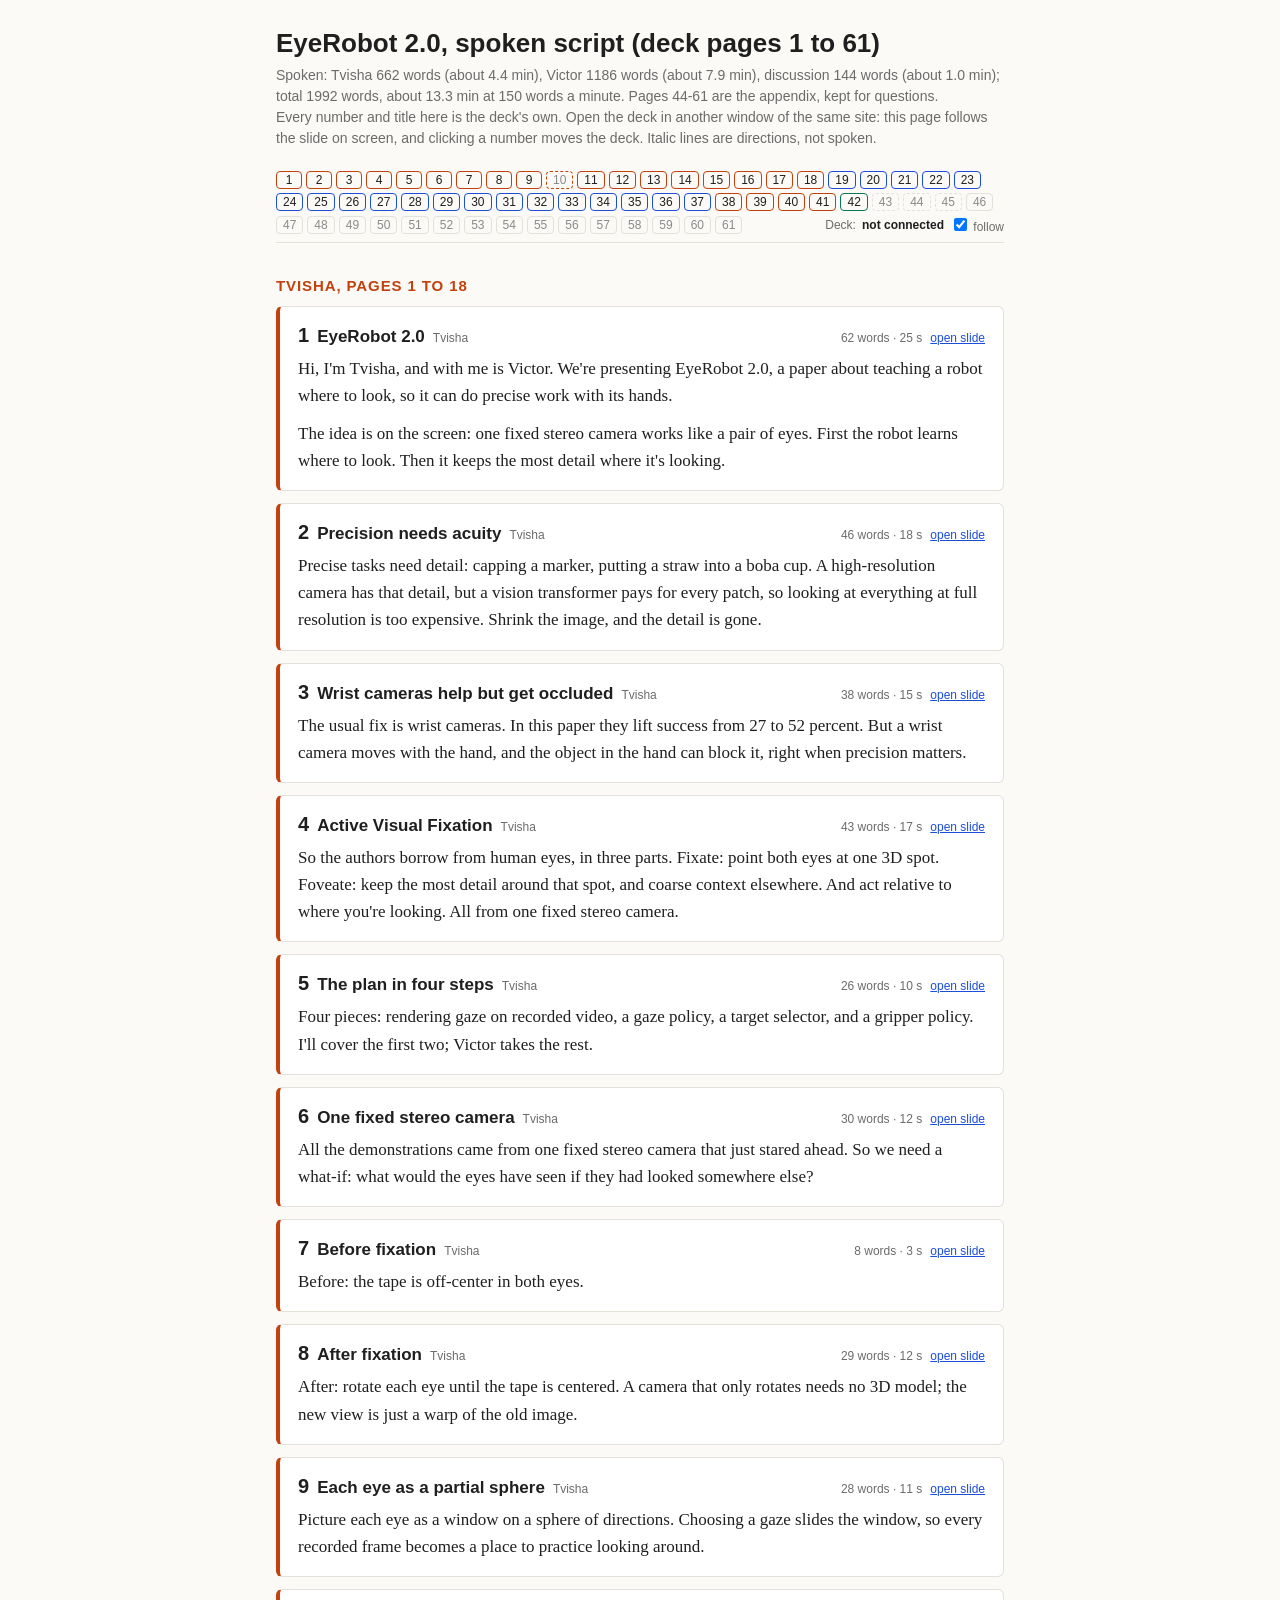
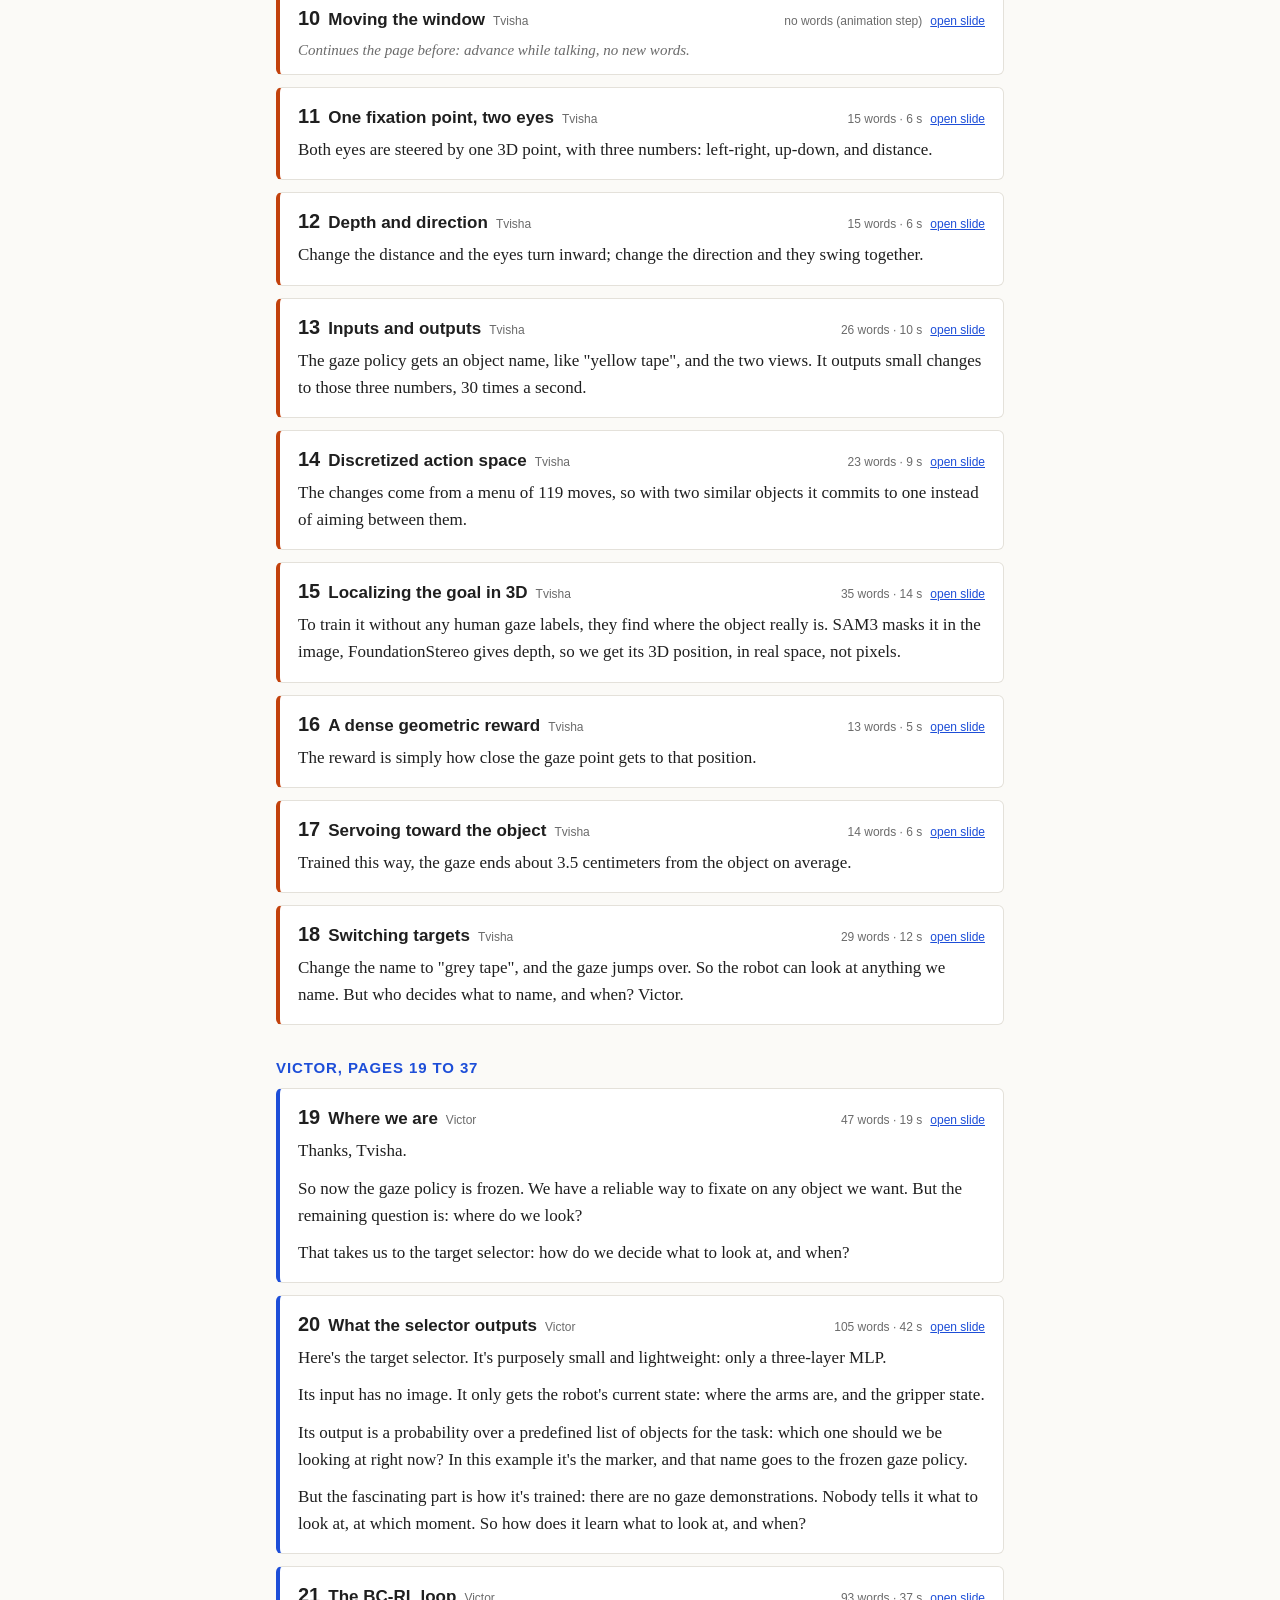
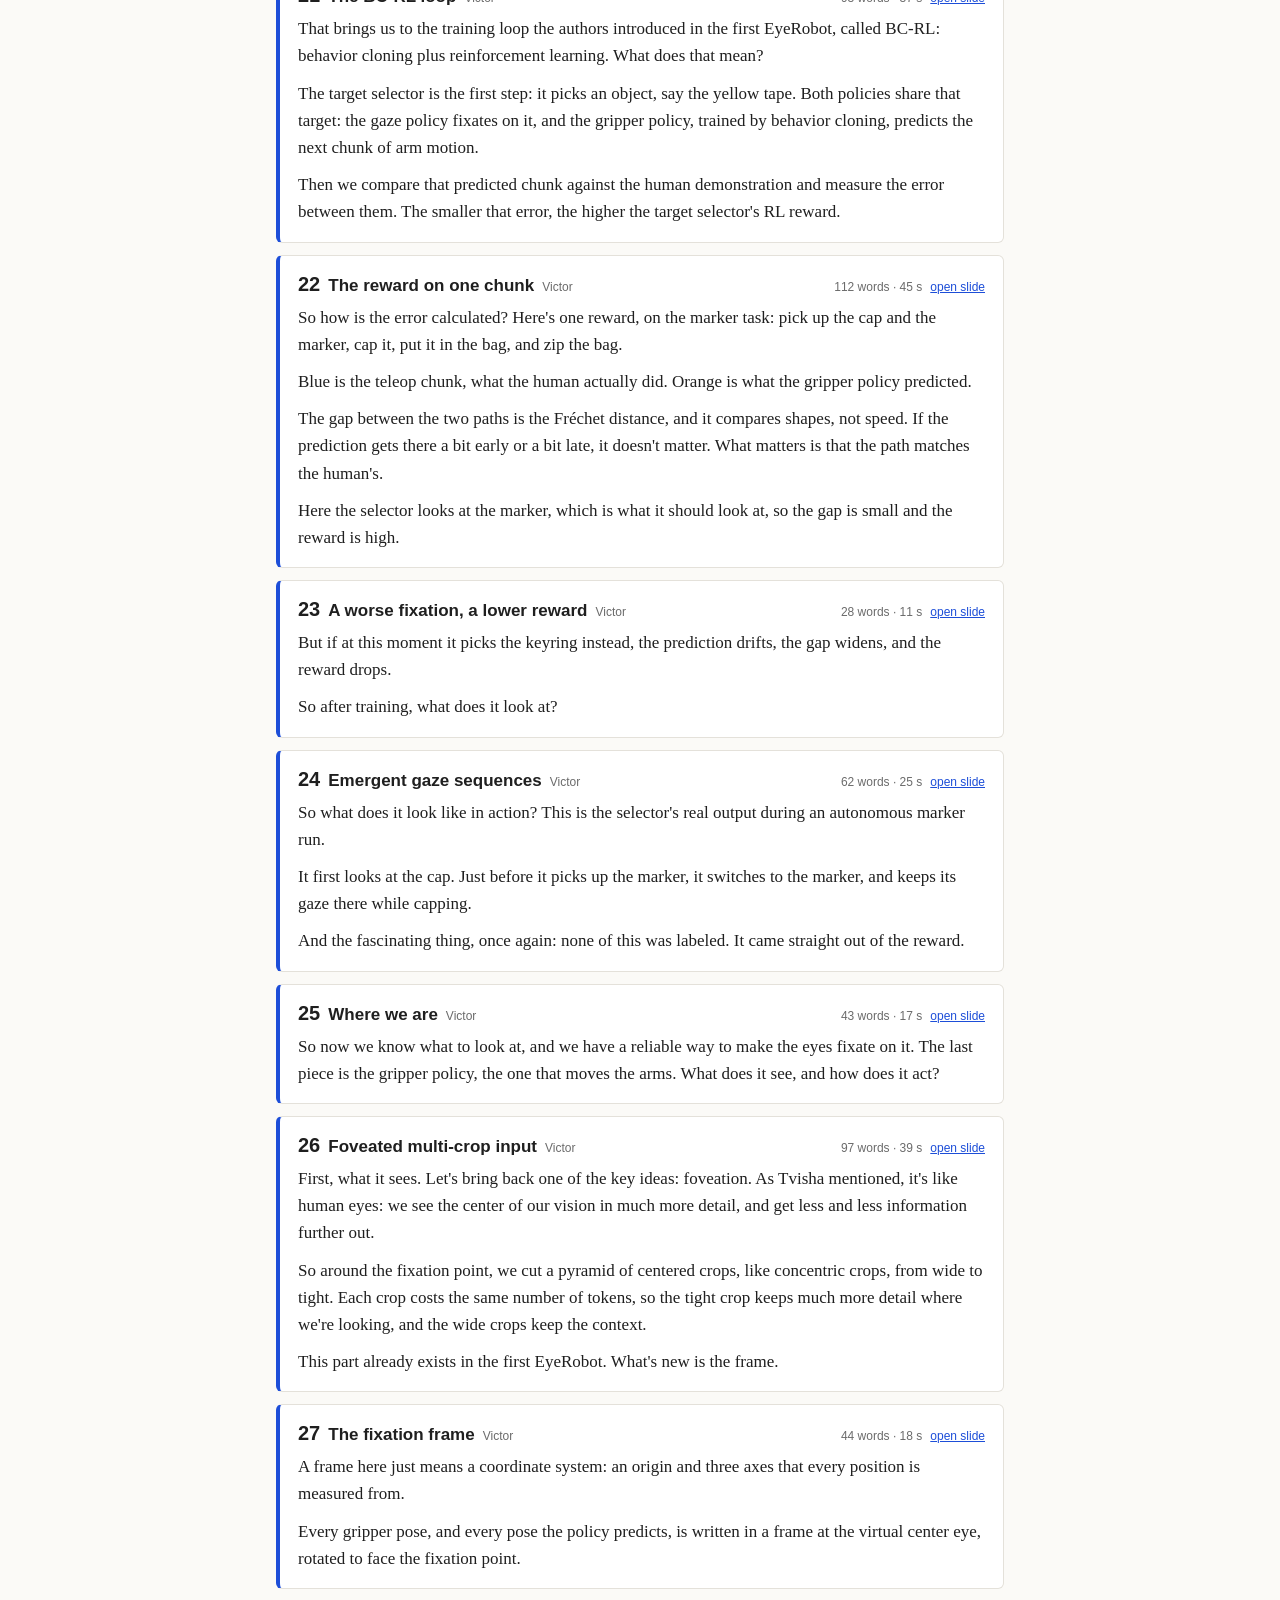
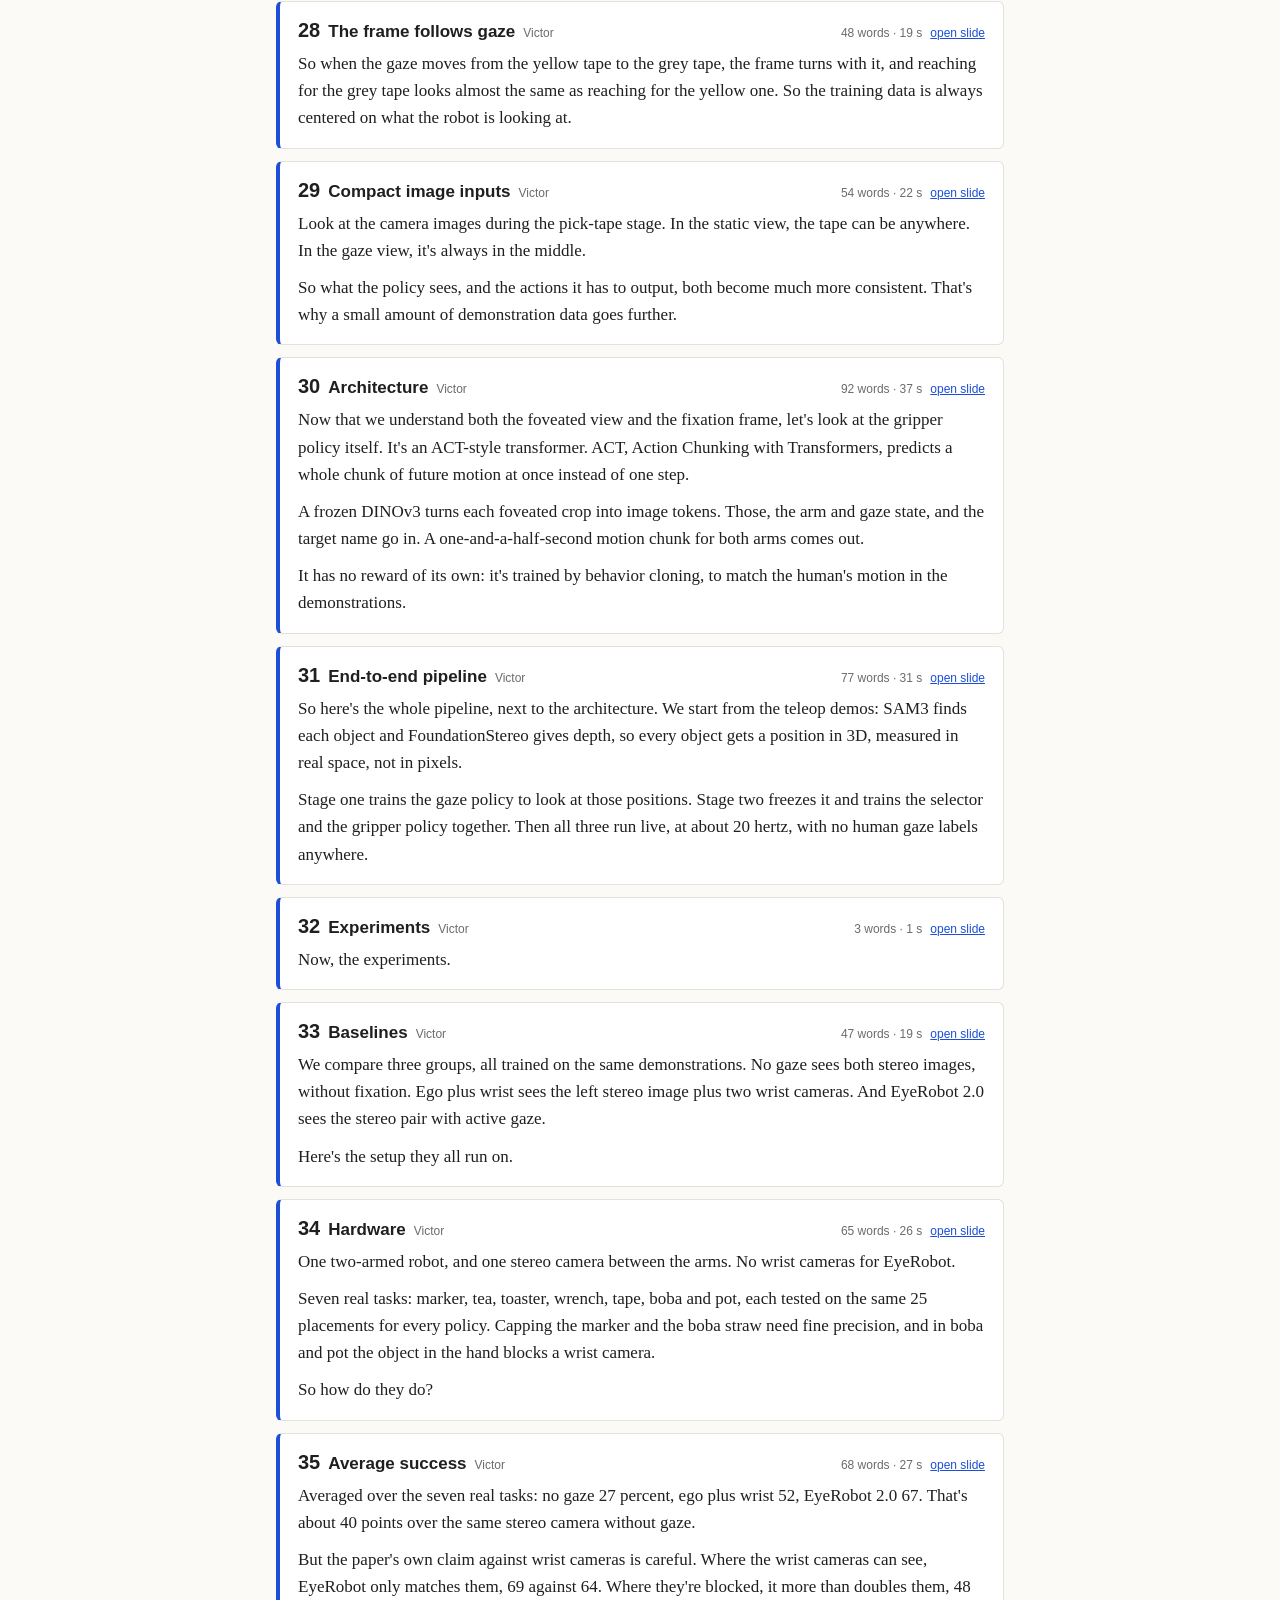
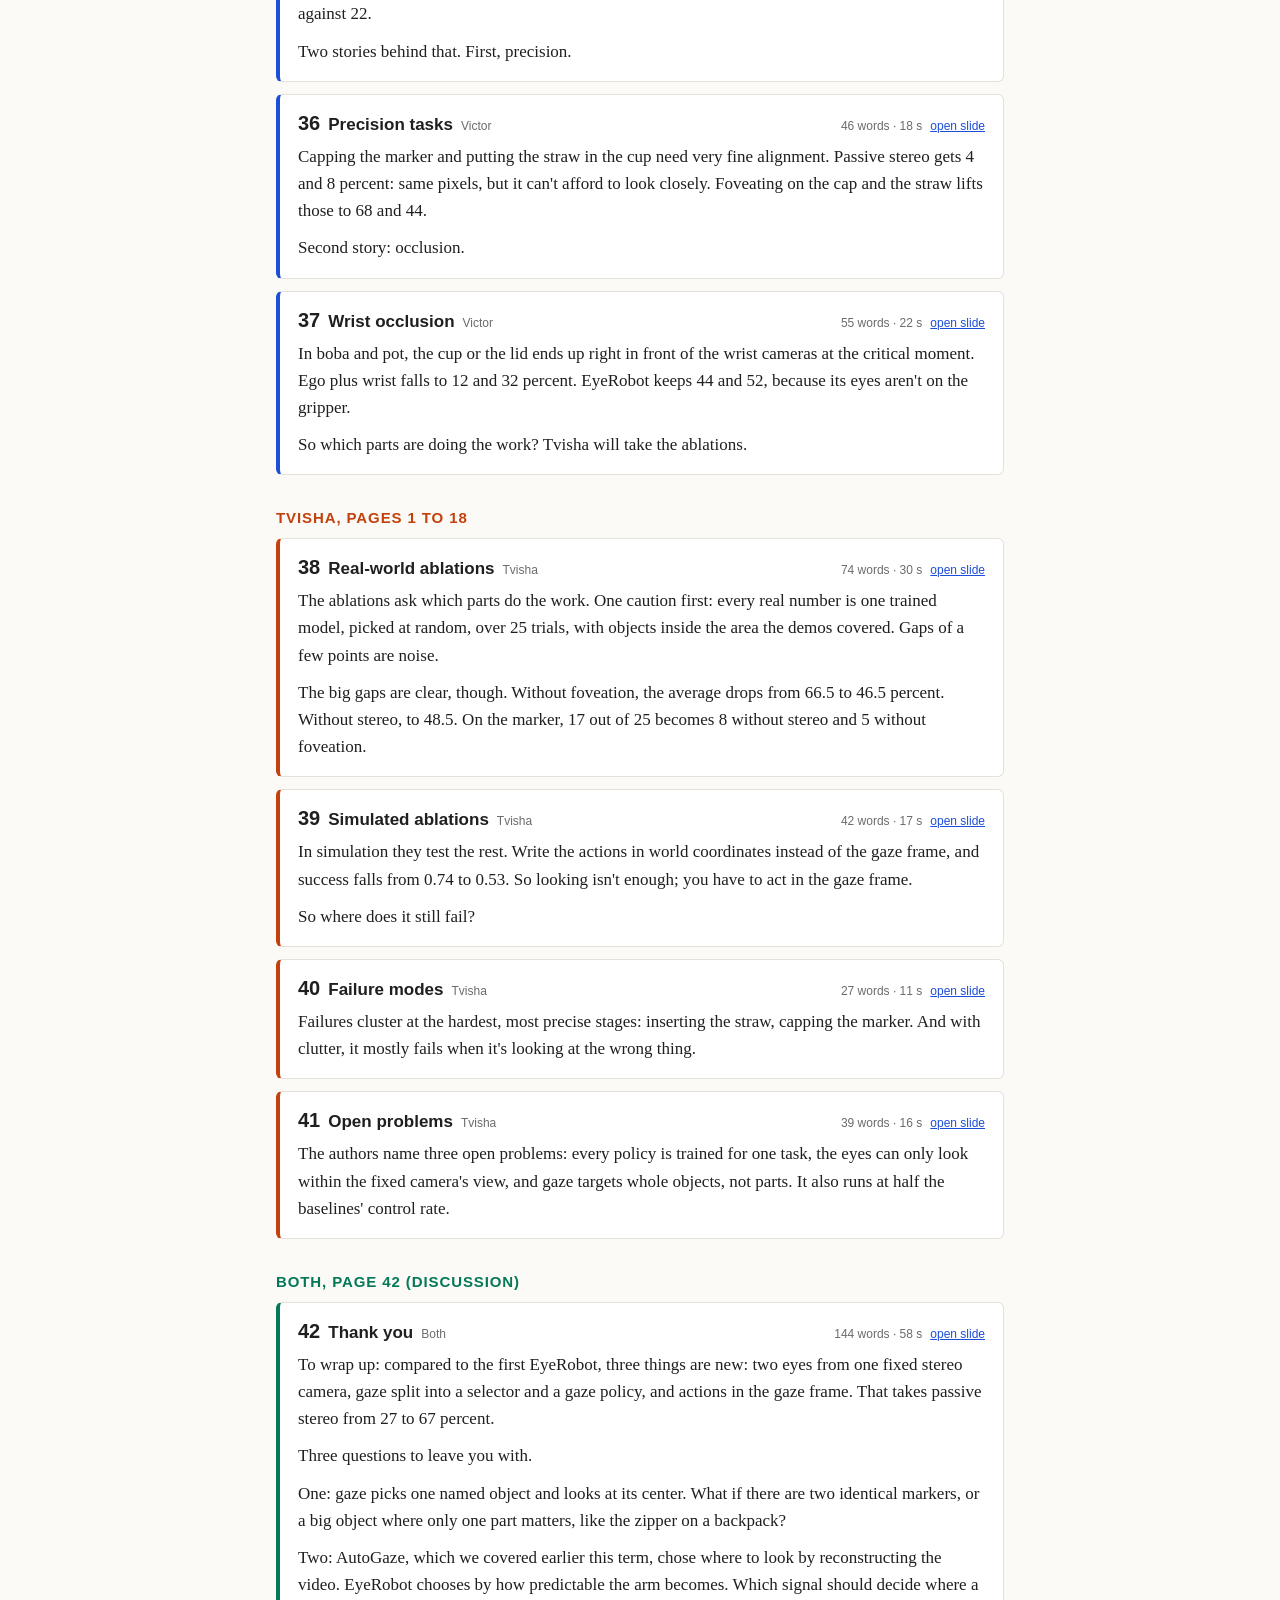
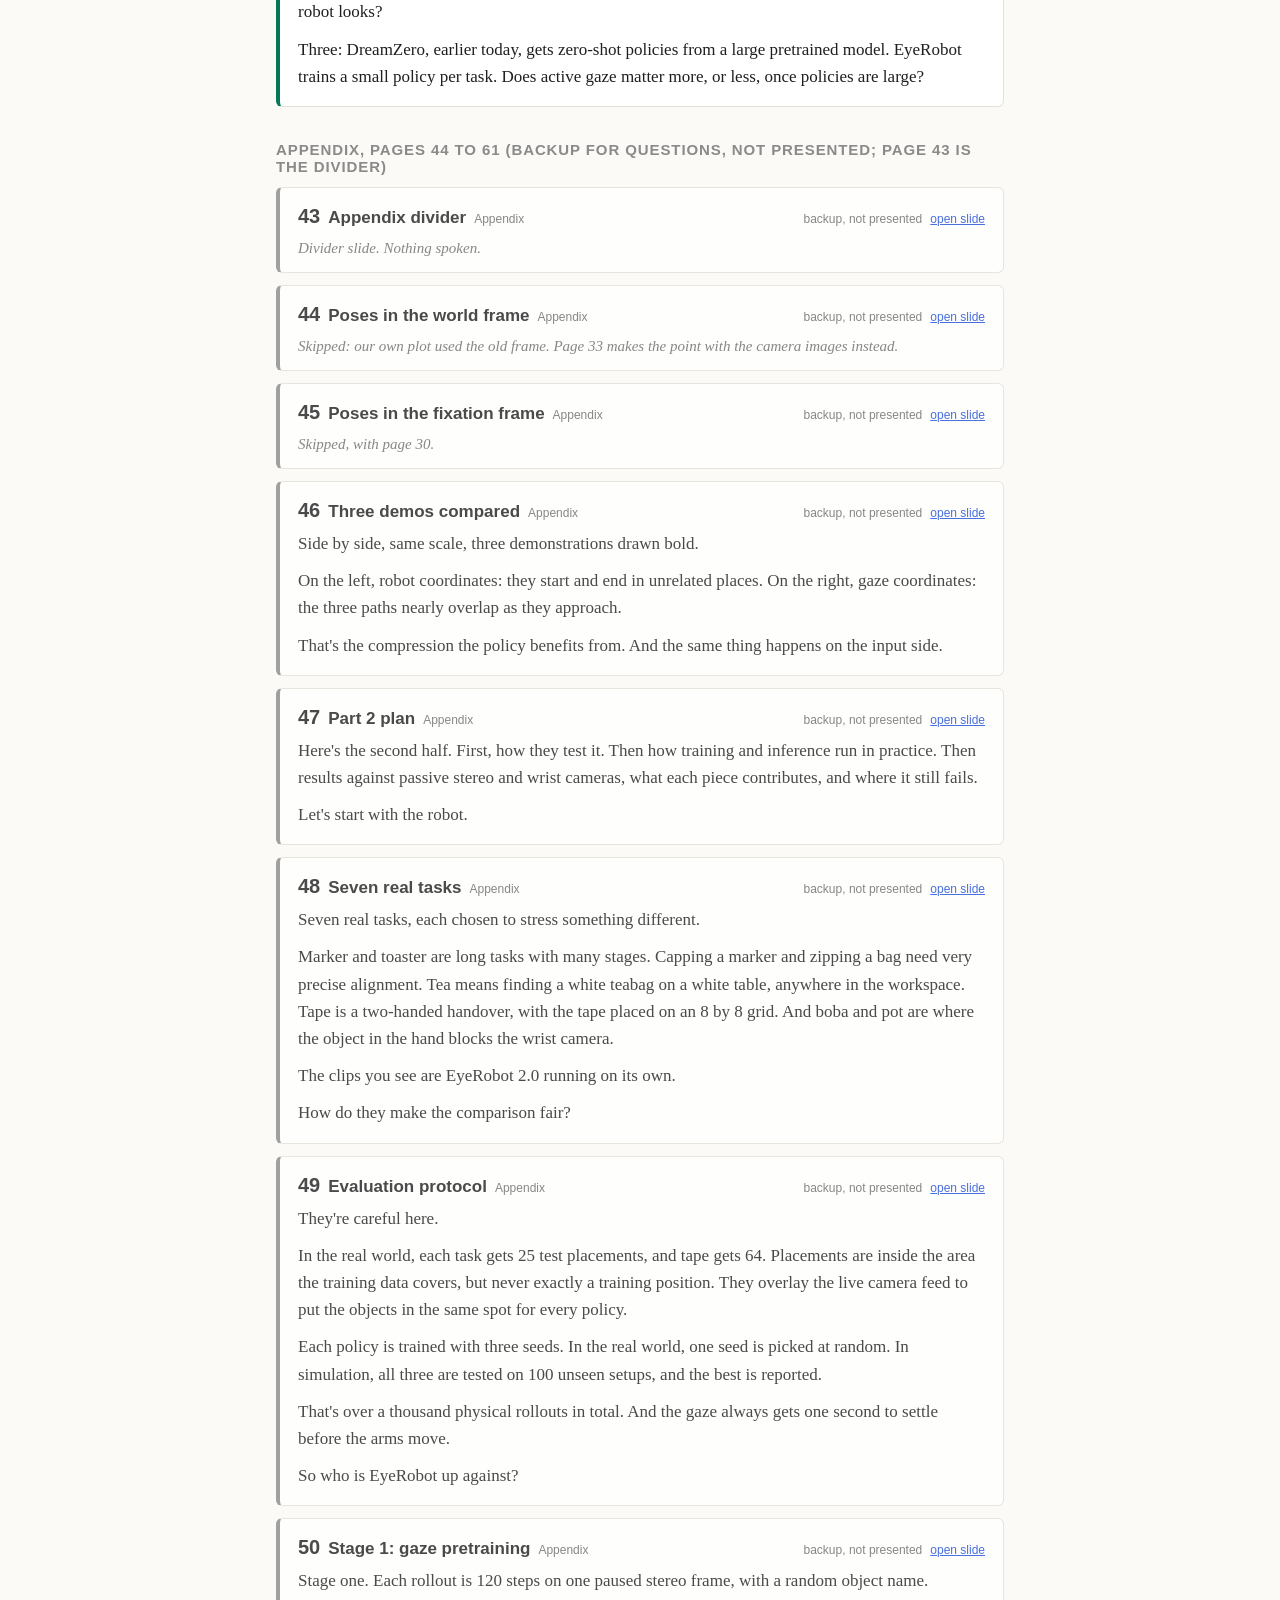
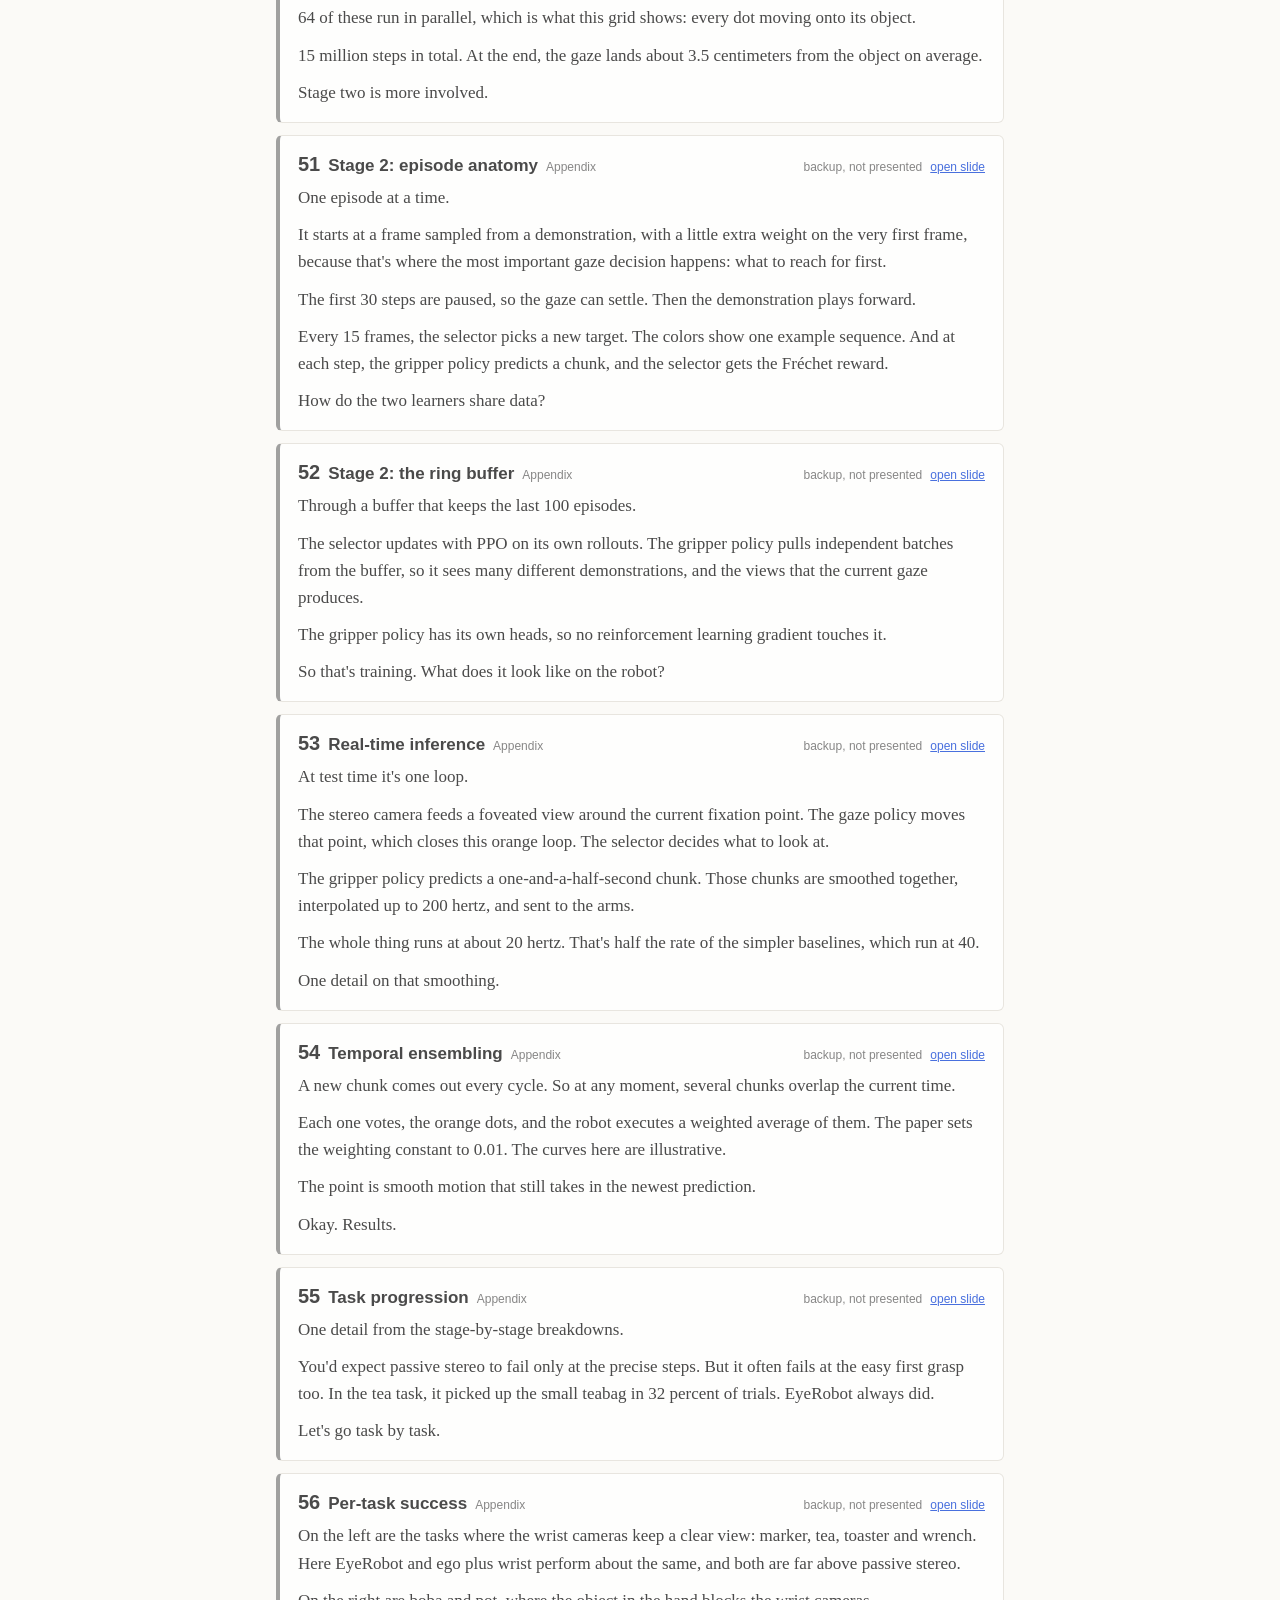
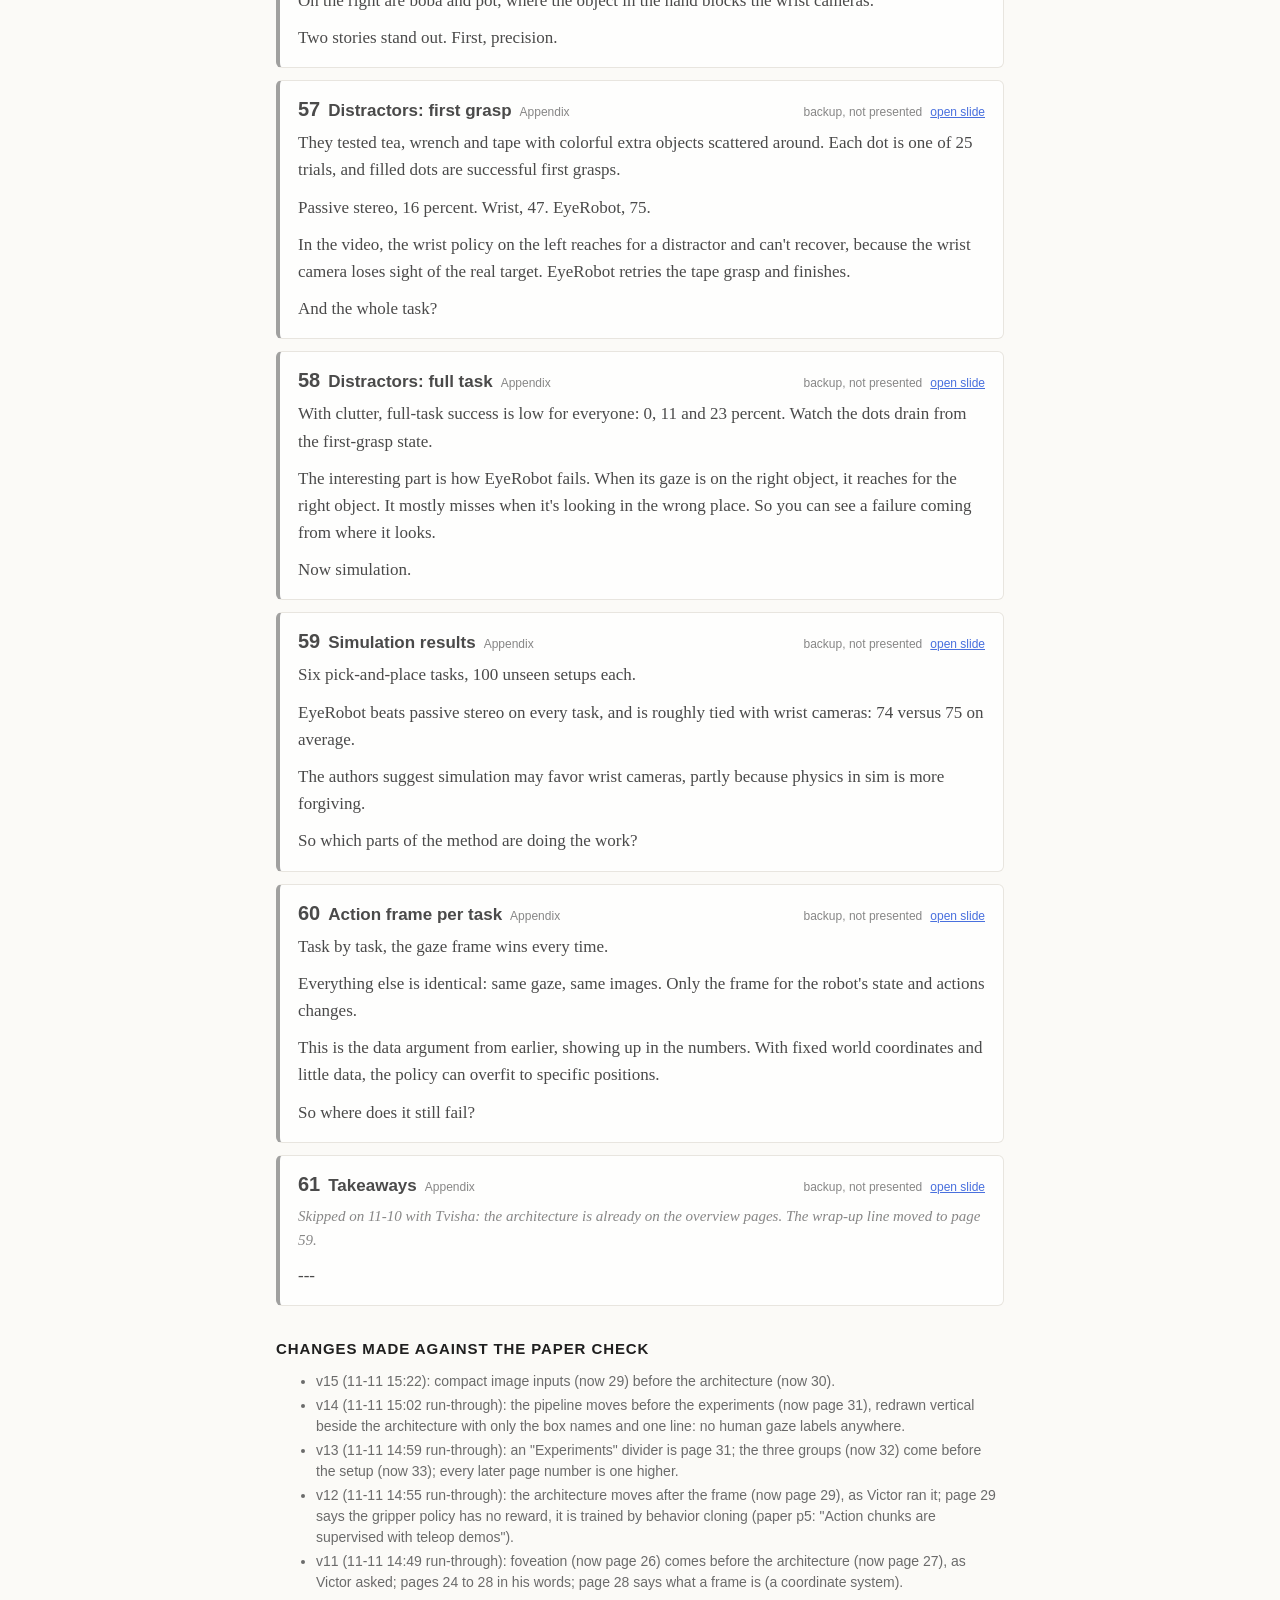
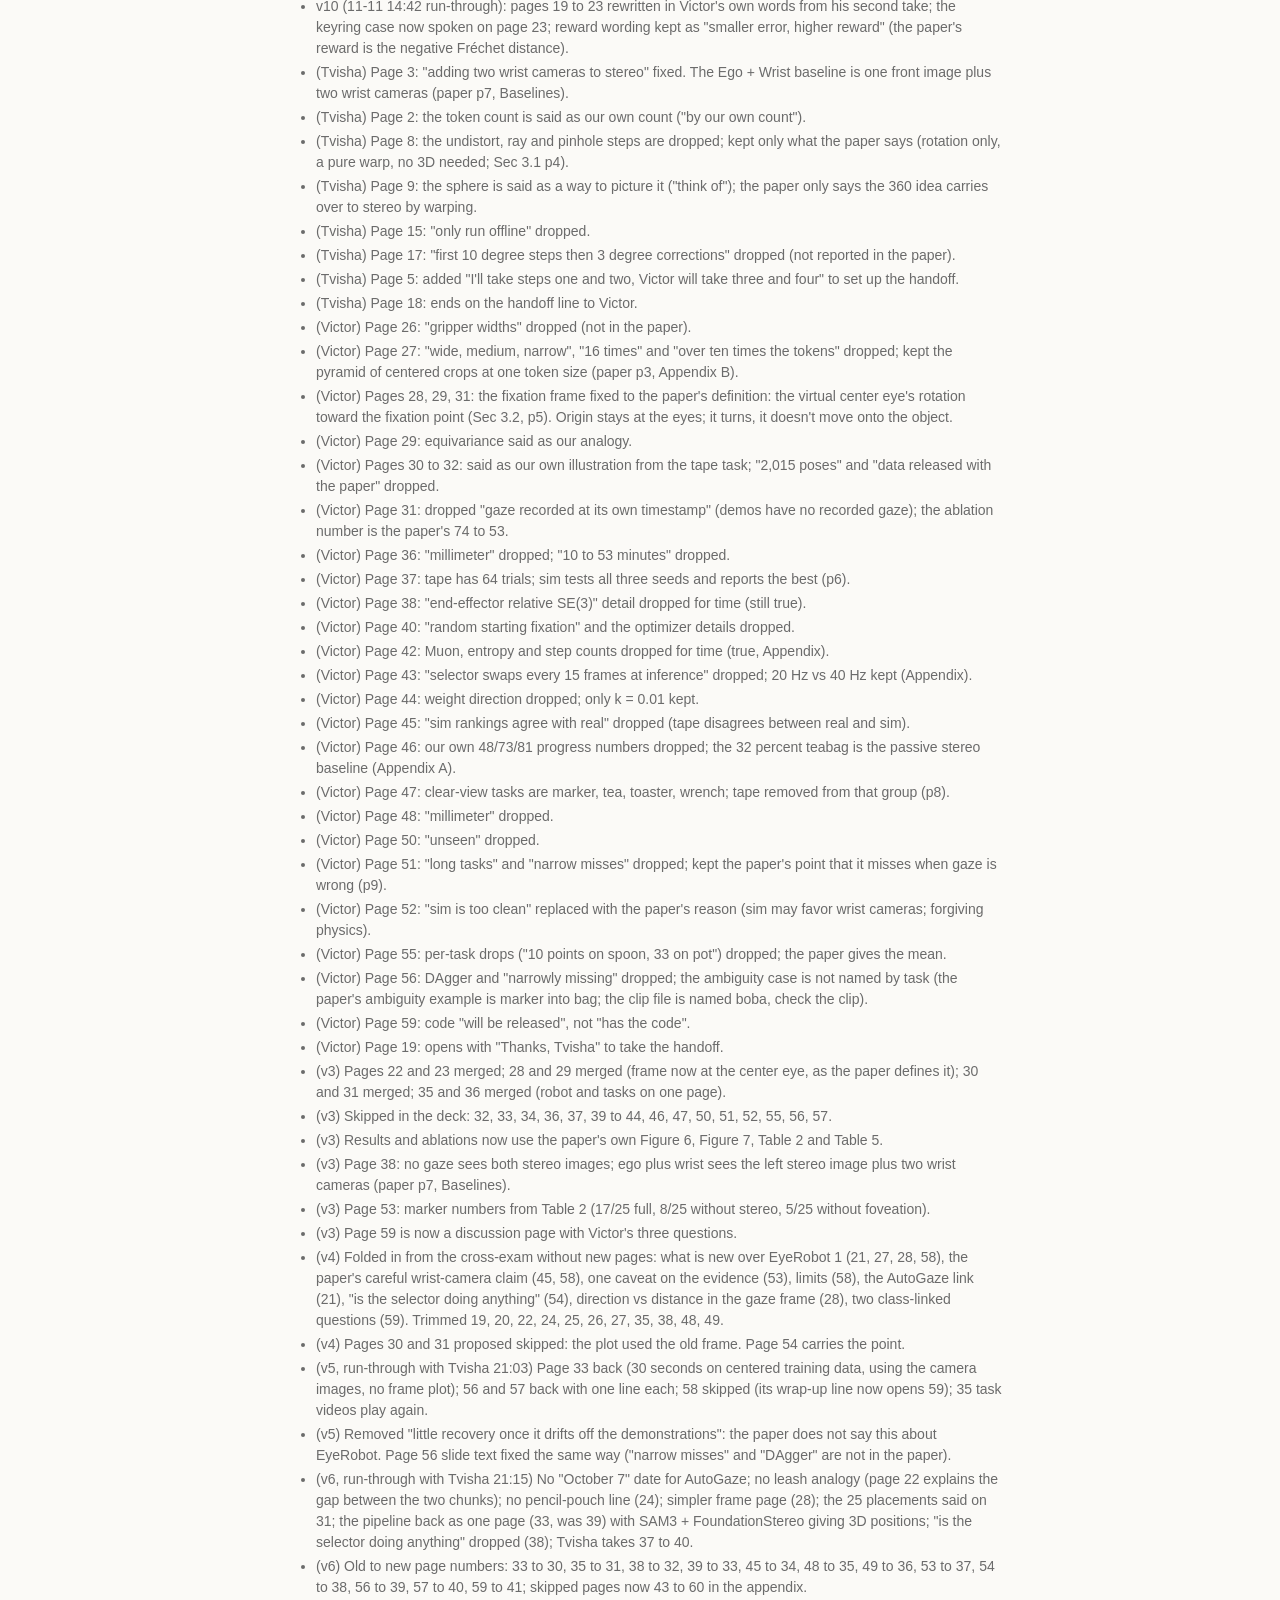
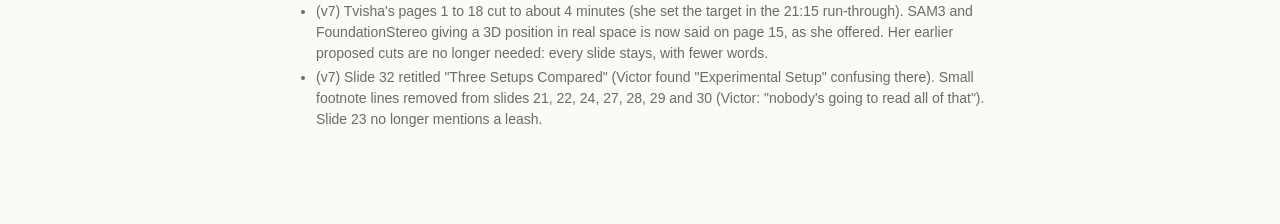
==== commit 8196c1b4: "15:22: compact image inputs (29) before the architecture (30); script v15 Co-Authored-By: Claude Opu" ====
--- a/script/index.html
+++ b/script/index.html
@@ -28,7 +28,7 @@
 </style></head><body><main>
 <h1>EyeRobot 2.0, spoken script (deck pages 1 to 61)</h1>
 <p class="sub">Spoken: Tvisha 662 words (about 4.4 min), Victor 1186 words (about 7.9 min), discussion 144 words (about 1.0 min); total 1992 words, about 13.3 min at 150 words a minute. Pages 44-61 are the appendix, kept for questions.<br>Every number and title here is the deck's own. Open the deck in another window of the same site: this page follows the slide on screen, and clicking a number moves the deck. Italic lines are directions, not spoken.</p>
-<nav><a class="tvisha" href="#p1" data-goto="1" title="EyeRobot 2.0">1</a><a class="tvisha" href="#p2" data-goto="2" title="Precision needs acuity">2</a><a class="tvisha" href="#p3" data-goto="3" title="Wrist cameras help but get occluded">3</a><a class="tvisha" href="#p4" data-goto="4" title="Active Visual Fixation">4</a><a class="tvisha" href="#p5" data-goto="5" title="The plan in four steps">5</a><a class="tvisha" href="#p6" data-goto="6" title="One fixed stereo camera">6</a><a class="tvisha" href="#p7" data-goto="7" title="Before fixation">7</a><a class="tvisha" href="#p8" data-goto="8" title="After fixation">8</a><a class="tvisha" href="#p9" data-goto="9" title="Each eye as a partial sphere">9</a><a class="tvisha silent" href="#p10" data-goto="10" title="Moving the window">10</a><a class="tvisha" href="#p11" data-goto="11" title="One fixation point, two eyes">11</a><a class="tvisha" href="#p12" data-goto="12" title="Depth and direction">12</a><a class="tvisha" href="#p13" data-goto="13" title="Inputs and outputs">13</a><a class="tvisha" href="#p14" data-goto="14" title="Discretized action space">14</a><a class="tvisha" href="#p15" data-goto="15" title="Localizing the goal in 3D">15</a><a class="tvisha" href="#p16" data-goto="16" title="A dense geometric reward">16</a><a class="tvisha" href="#p17" data-goto="17" title="Servoing toward the object">17</a><a class="tvisha" href="#p18" data-goto="18" title="Switching targets">18</a><a class="victor" href="#p19" data-goto="19" title="Where we are">19</a><a class="victor" href="#p20" data-goto="20" title="What the selector outputs">20</a><a class="victor" href="#p21" data-goto="21" title="The BC-RL loop">21</a><a class="victor" href="#p22" data-goto="22" title="The reward on one chunk">22</a><a class="victor" href="#p23" data-goto="23" title="A worse fixation, a lower reward">23</a><a class="victor" href="#p24" data-goto="24" title="Emergent gaze sequences">24</a><a class="victor" href="#p25" data-goto="25" title="Where we are">25</a><a class="victor" href="#p26" data-goto="26" title="Foveated multi-crop input">26</a><a class="victor" href="#p27" data-goto="27" title="The fixation frame">27</a><a class="victor" href="#p28" data-goto="28" title="The frame follows gaze">28</a><a class="victor" href="#p29" data-goto="29" title="Architecture">29</a><a class="victor" href="#p30" data-goto="30" title="Compact image inputs">30</a><a class="victor" href="#p31" data-goto="31" title="End-to-end pipeline">31</a><a class="victor" href="#p32" data-goto="32" title="Experiments">32</a><a class="victor" href="#p33" data-goto="33" title="Baselines">33</a><a class="victor" href="#p34" data-goto="34" title="Hardware">34</a><a class="victor" href="#p35" data-goto="35" title="Average success">35</a><a class="victor" href="#p36" data-goto="36" title="Precision tasks">36</a><a class="victor" href="#p37" data-goto="37" title="Wrist occlusion">37</a><a class="tvisha" href="#p38" data-goto="38" title="Real-world ablations">38</a><a class="tvisha" href="#p39" data-goto="39" title="Simulated ablations">39</a><a class="tvisha" href="#p40" data-goto="40" title="Failure modes">40</a><a class="tvisha" href="#p41" data-goto="41" title="Open problems">41</a><a class="both" href="#p42" data-goto="42" title="Thank you">42</a><a class="appendix silent" href="#p43" data-goto="43" title="Appendix divider">43</a><a class="appendix silent" href="#p44" data-goto="44" title="Poses in the world frame">44</a><a class="appendix silent" href="#p45" data-goto="45" title="Poses in the fixation frame">45</a><a class="appendix" href="#p46" data-goto="46" title="Three demos compared">46</a><a class="appendix" href="#p47" data-goto="47" title="Part 2 plan">47</a><a class="appendix" href="#p48" data-goto="48" title="Seven real tasks">48</a><a class="appendix" href="#p49" data-goto="49" title="Evaluation protocol">49</a><a class="appendix" href="#p50" data-goto="50" title="Stage 1: gaze pretraining">50</a><a class="appendix" href="#p51" data-goto="51" title="Stage 2: episode anatomy">51</a><a class="appendix" href="#p52" data-goto="52" title="Stage 2: the ring buffer">52</a><a class="appendix" href="#p53" data-goto="53" title="Real-time inference">53</a><a class="appendix" href="#p54" data-goto="54" title="Temporal ensembling">54</a><a class="appendix" href="#p55" data-goto="55" title="Task progression">55</a><a class="appendix" href="#p56" data-goto="56" title="Per-task success">56</a><a class="appendix" href="#p57" data-goto="57" title="Distractors: first grasp">57</a><a class="appendix" href="#p58" data-goto="58" title="Distractors: full task">58</a><a class="appendix" href="#p59" data-goto="59" title="Simulation results">59</a><a class="appendix" href="#p60" data-goto="60" title="Action frame per task">60</a><a class="appendix" href="#p61" data-goto="61" title="Takeaways">61</a><span id="sync">Deck: <b id="deckstate">not connected</b> <label><input type="checkbox" id="follow" checked> follow</label></span></nav>
+<nav><a class="tvisha" href="#p1" data-goto="1" title="EyeRobot 2.0">1</a><a class="tvisha" href="#p2" data-goto="2" title="Precision needs acuity">2</a><a class="tvisha" href="#p3" data-goto="3" title="Wrist cameras help but get occluded">3</a><a class="tvisha" href="#p4" data-goto="4" title="Active Visual Fixation">4</a><a class="tvisha" href="#p5" data-goto="5" title="The plan in four steps">5</a><a class="tvisha" href="#p6" data-goto="6" title="One fixed stereo camera">6</a><a class="tvisha" href="#p7" data-goto="7" title="Before fixation">7</a><a class="tvisha" href="#p8" data-goto="8" title="After fixation">8</a><a class="tvisha" href="#p9" data-goto="9" title="Each eye as a partial sphere">9</a><a class="tvisha silent" href="#p10" data-goto="10" title="Moving the window">10</a><a class="tvisha" href="#p11" data-goto="11" title="One fixation point, two eyes">11</a><a class="tvisha" href="#p12" data-goto="12" title="Depth and direction">12</a><a class="tvisha" href="#p13" data-goto="13" title="Inputs and outputs">13</a><a class="tvisha" href="#p14" data-goto="14" title="Discretized action space">14</a><a class="tvisha" href="#p15" data-goto="15" title="Localizing the goal in 3D">15</a><a class="tvisha" href="#p16" data-goto="16" title="A dense geometric reward">16</a><a class="tvisha" href="#p17" data-goto="17" title="Servoing toward the object">17</a><a class="tvisha" href="#p18" data-goto="18" title="Switching targets">18</a><a class="victor" href="#p19" data-goto="19" title="Where we are">19</a><a class="victor" href="#p20" data-goto="20" title="What the selector outputs">20</a><a class="victor" href="#p21" data-goto="21" title="The BC-RL loop">21</a><a class="victor" href="#p22" data-goto="22" title="The reward on one chunk">22</a><a class="victor" href="#p23" data-goto="23" title="A worse fixation, a lower reward">23</a><a class="victor" href="#p24" data-goto="24" title="Emergent gaze sequences">24</a><a class="victor" href="#p25" data-goto="25" title="Where we are">25</a><a class="victor" href="#p26" data-goto="26" title="Foveated multi-crop input">26</a><a class="victor" href="#p27" data-goto="27" title="The fixation frame">27</a><a class="victor" href="#p28" data-goto="28" title="The frame follows gaze">28</a><a class="victor" href="#p29" data-goto="29" title="Compact image inputs">29</a><a class="victor" href="#p30" data-goto="30" title="Architecture">30</a><a class="victor" href="#p31" data-goto="31" title="End-to-end pipeline">31</a><a class="victor" href="#p32" data-goto="32" title="Experiments">32</a><a class="victor" href="#p33" data-goto="33" title="Baselines">33</a><a class="victor" href="#p34" data-goto="34" title="Hardware">34</a><a class="victor" href="#p35" data-goto="35" title="Average success">35</a><a class="victor" href="#p36" data-goto="36" title="Precision tasks">36</a><a class="victor" href="#p37" data-goto="37" title="Wrist occlusion">37</a><a class="tvisha" href="#p38" data-goto="38" title="Real-world ablations">38</a><a class="tvisha" href="#p39" data-goto="39" title="Simulated ablations">39</a><a class="tvisha" href="#p40" data-goto="40" title="Failure modes">40</a><a class="tvisha" href="#p41" data-goto="41" title="Open problems">41</a><a class="both" href="#p42" data-goto="42" title="Thank you">42</a><a class="appendix silent" href="#p43" data-goto="43" title="Appendix divider">43</a><a class="appendix silent" href="#p44" data-goto="44" title="Poses in the world frame">44</a><a class="appendix silent" href="#p45" data-goto="45" title="Poses in the fixation frame">45</a><a class="appendix" href="#p46" data-goto="46" title="Three demos compared">46</a><a class="appendix" href="#p47" data-goto="47" title="Part 2 plan">47</a><a class="appendix" href="#p48" data-goto="48" title="Seven real tasks">48</a><a class="appendix" href="#p49" data-goto="49" title="Evaluation protocol">49</a><a class="appendix" href="#p50" data-goto="50" title="Stage 1: gaze pretraining">50</a><a class="appendix" href="#p51" data-goto="51" title="Stage 2: episode anatomy">51</a><a class="appendix" href="#p52" data-goto="52" title="Stage 2: the ring buffer">52</a><a class="appendix" href="#p53" data-goto="53" title="Real-time inference">53</a><a class="appendix" href="#p54" data-goto="54" title="Temporal ensembling">54</a><a class="appendix" href="#p55" data-goto="55" title="Task progression">55</a><a class="appendix" href="#p56" data-goto="56" title="Per-task success">56</a><a class="appendix" href="#p57" data-goto="57" title="Distractors: first grasp">57</a><a class="appendix" href="#p58" data-goto="58" title="Distractors: full task">58</a><a class="appendix" href="#p59" data-goto="59" title="Simulation results">59</a><a class="appendix" href="#p60" data-goto="60" title="Action frame per task">60</a><a class="appendix" href="#p61" data-goto="61" title="Takeaways">61</a><span id="sync">Deck: <b id="deckstate">not connected</b> <label><input type="checkbox" id="follow" checked> follow</label></span></nav>
 <h2 class="part tvisha">TVISHA, pages 1 to 18</h2><section class="page tvisha" id="p1" data-n="1">
 <header><a class="num" href="../index.html?state=1" target="deck" data-goto="1" title="Show this slide in the deck">1</a><span class="name">EyeRobot 2.0</span><span class="who">Tvisha</span>
 <span class="meta">62 words · 25 s</span><a class="open" href="../index.html?state=1" target="deck">open slide</a></header>
@@ -114,12 +114,12 @@
 <header><a class="num" href="../index.html?state=28" target="deck" data-goto="28" title="Show this slide in the deck">28</a><span class="name">The frame follows gaze</span><span class="who">Victor</span>
 <span class="meta">48 words · 19 s</span><a class="open" href="../index.html?state=28" target="deck">open slide</a></header>
 <p>So when the gaze moves from the yellow tape to the grey tape, the frame turns with it, and reaching for the grey tape looks almost the same as reaching for the yellow one. So the training data is always centered on what the robot is looking at.</p></section><section class="page victor" id="p29" data-n="29">
-<header><a class="num" href="../index.html?state=29" target="deck" data-goto="29" title="Show this slide in the deck">29</a><span class="name">Architecture</span><span class="who">Victor</span>
-<span class="meta">92 words · 37 s</span><a class="open" href="../index.html?state=29" target="deck">open slide</a></header>
-<p>Now that we understand both the foveated view and the fixation frame, let&#x27;s look at the gripper policy itself. It&#x27;s an ACT-style transformer. ACT, Action Chunking with Transformers, predicts a whole chunk of future motion at once instead of one step.</p><p>A frozen DINOv3 turns each foveated crop into image tokens. Those, the arm and gaze state, and the target name go in. A one-and-a-half-second motion chunk for both arms comes out.</p><p>It has no reward of its own: it&#x27;s trained by behavior cloning, to match the human&#x27;s motion in the demonstrations.</p></section><section class="page victor" id="p30" data-n="30">
-<header><a class="num" href="../index.html?state=30" target="deck" data-goto="30" title="Show this slide in the deck">30</a><span class="name">Compact image inputs</span><span class="who">Victor</span>
-<span class="meta">54 words · 22 s</span><a class="open" href="../index.html?state=30" target="deck">open slide</a></header>
-<p>Look at the camera images during the pick-tape stage. In the static view, the tape can be anywhere. In the gaze view, it&#x27;s always in the middle.</p><p>So what the policy sees, and the actions it has to output, both become much more consistent. That&#x27;s why a small amount of demonstration data goes further.</p></section><section class="page victor" id="p31" data-n="31">
+<header><a class="num" href="../index.html?state=29" target="deck" data-goto="29" title="Show this slide in the deck">29</a><span class="name">Compact image inputs</span><span class="who">Victor</span>
+<span class="meta">54 words · 22 s</span><a class="open" href="../index.html?state=29" target="deck">open slide</a></header>
+<p>Look at the camera images during the pick-tape stage. In the static view, the tape can be anywhere. In the gaze view, it&#x27;s always in the middle.</p><p>So what the policy sees, and the actions it has to output, both become much more consistent. That&#x27;s why a small amount of demonstration data goes further.</p></section><section class="page victor" id="p30" data-n="30">
+<header><a class="num" href="../index.html?state=30" target="deck" data-goto="30" title="Show this slide in the deck">30</a><span class="name">Architecture</span><span class="who">Victor</span>
+<span class="meta">92 words · 37 s</span><a class="open" href="../index.html?state=30" target="deck">open slide</a></header>
+<p>Now that we understand both the foveated view and the fixation frame, let&#x27;s look at the gripper policy itself. It&#x27;s an ACT-style transformer. ACT, Action Chunking with Transformers, predicts a whole chunk of future motion at once instead of one step.</p><p>A frozen DINOv3 turns each foveated crop into image tokens. Those, the arm and gaze state, and the target name go in. A one-and-a-half-second motion chunk for both arms comes out.</p><p>It has no reward of its own: it&#x27;s trained by behavior cloning, to match the human&#x27;s motion in the demonstrations.</p></section><section class="page victor" id="p31" data-n="31">
 <header><a class="num" href="../index.html?state=31" target="deck" data-goto="31" title="Show this slide in the deck">31</a><span class="name">End-to-end pipeline</span><span class="who">Victor</span>
 <span class="meta">77 words · 31 s</span><a class="open" href="../index.html?state=31" target="deck">open slide</a></header>
 <p>So here&#x27;s the whole pipeline, next to the architecture. We start from the teleop demos: SAM3 finds each object and FoundationStereo gives depth, so every object gets a position in 3D, measured in real space, not in pixels.</p><p>Stage one trains the gaze policy to look at those positions. Stage two freezes it and trains the selector and the gripper policy together. Then all three run live, at about 20 hertz, with no human gaze labels anywhere.</p></section><section class="page victor" id="p32" data-n="32">
@@ -213,7 +213,7 @@
 <header><a class="num" href="../index.html?state=61" target="deck" data-goto="61" title="Show this slide in the deck">61</a><span class="name">Takeaways</span><span class="who">Appendix</span>
 <span class="meta">backup, not presented</span><a class="open" href="../index.html?state=61" target="deck">open slide</a></header>
 <p class="dir">Skipped on 11-10 with Tvisha: the architecture is already on the overview pages. The wrap-up line moved to page 59.</p><p>---</p></section>
-<h2 class="part">Changes made against the paper check</h2><ul class="changes"><li>v14 (11-11 15:02 run-through): the pipeline moves before the experiments (now page 31), redrawn vertical beside the architecture with only the box names and one line: no human gaze labels anywhere.</li><li>v13 (11-11 14:59 run-through): an &quot;Experiments&quot; divider is page 31; the three groups (now 32) come before the setup (now 33); every later page number is one higher.</li><li>v12 (11-11 14:55 run-through): the architecture moves after the frame (now page 29), as Victor ran it; page 29 says the gripper policy has no reward, it is trained by behavior cloning (paper p5: &quot;Action chunks are supervised with teleop demos&quot;).</li><li>v11 (11-11 14:49 run-through): foveation (now page 26) comes before the architecture (now page 27), as Victor asked; pages 24 to 28 in his words; page 28 says what a frame is (a coordinate system).</li><li>v10 (11-11 14:42 run-through): pages 19 to 23 rewritten in Victor&#x27;s own words from his second take; the keyring case now spoken on page 23; reward wording kept as &quot;smaller error, higher reward&quot; (the paper&#x27;s reward is the negative Fréchet distance).</li><li>(Tvisha) Page 3: &quot;adding two wrist cameras to stereo&quot; fixed. The Ego + Wrist baseline is one front image plus two wrist cameras (paper p7, Baselines).</li><li>(Tvisha) Page 2: the token count is said as our own count (&quot;by our own count&quot;).</li><li>(Tvisha) Page 8: the undistort, ray and pinhole steps are dropped; kept only what the paper says (rotation only, a pure warp, no 3D needed; Sec 3.1 p4).</li><li>(Tvisha) Page 9: the sphere is said as a way to picture it (&quot;think of&quot;); the paper only says the 360 idea carries over to stereo by warping.</li><li>(Tvisha) Page 15: &quot;only run offline&quot; dropped.</li><li>(Tvisha) Page 17: &quot;first 10 degree steps then 3 degree corrections&quot; dropped (not reported in the paper).</li><li>(Tvisha) Page 5: added &quot;I&#x27;ll take steps one and two, Victor will take three and four&quot; to set up the handoff.</li><li>(Tvisha) Page 18: ends on the handoff line to Victor.</li><li>(Victor) Page 26: &quot;gripper widths&quot; dropped (not in the paper).</li><li>(Victor) Page 27: &quot;wide, medium, narrow&quot;, &quot;16 times&quot; and &quot;over ten times the tokens&quot; dropped; kept the pyramid of centered crops at one token size (paper p3, Appendix B).</li><li>(Victor) Pages 28, 29, 31: the fixation frame fixed to the paper&#x27;s definition: the virtual center eye&#x27;s rotation toward the fixation point (Sec 3.2, p5). Origin stays at the eyes; it turns, it doesn&#x27;t move onto the object.</li><li>(Victor) Page 29: equivariance said as our analogy.</li><li>(Victor) Pages 30 to 32: said as our own illustration from the tape task; &quot;2,015 poses&quot; and &quot;data released with the paper&quot; dropped.</li><li>(Victor) Page 31: dropped &quot;gaze recorded at its own timestamp&quot; (demos have no recorded gaze); the ablation number is the paper&#x27;s 74 to 53.</li><li>(Victor) Page 36: &quot;millimeter&quot; dropped; &quot;10 to 53 minutes&quot; dropped.</li><li>(Victor) Page 37: tape has 64 trials; sim tests all three seeds and reports the best (p6).</li><li>(Victor) Page 38: &quot;end-effector relative SE(3)&quot; detail dropped for time (still true).</li><li>(Victor) Page 40: &quot;random starting fixation&quot; and the optimizer details dropped.</li><li>(Victor) Page 42: Muon, entropy and step counts dropped for time (true, Appendix).</li><li>(Victor) Page 43: &quot;selector swaps every 15 frames at inference&quot; dropped; 20 Hz vs 40 Hz kept (Appendix).</li><li>(Victor) Page 44: weight direction dropped; only k = 0.01 kept.</li><li>(Victor) Page 45: &quot;sim rankings agree with real&quot; dropped (tape disagrees between real and sim).</li><li>(Victor) Page 46: our own 48/73/81 progress numbers dropped; the 32 percent teabag is the passive stereo baseline (Appendix A).</li><li>(Victor) Page 47: clear-view tasks are marker, tea, toaster, wrench; tape removed from that group (p8).</li><li>(Victor) Page 48: &quot;millimeter&quot; dropped.</li><li>(Victor) Page 50: &quot;unseen&quot; dropped.</li><li>(Victor) Page 51: &quot;long tasks&quot; and &quot;narrow misses&quot; dropped; kept the paper&#x27;s point that it misses when gaze is wrong (p9).</li><li>(Victor) Page 52: &quot;sim is too clean&quot; replaced with the paper&#x27;s reason (sim may favor wrist cameras; forgiving physics).</li><li>(Victor) Page 55: per-task drops (&quot;10 points on spoon, 33 on pot&quot;) dropped; the paper gives the mean.</li><li>(Victor) Page 56: DAgger and &quot;narrowly missing&quot; dropped; the ambiguity case is not named by task (the paper&#x27;s ambiguity example is marker into bag; the clip file is named boba, check the clip).</li><li>(Victor) Page 59: code &quot;will be released&quot;, not &quot;has the code&quot;.</li><li>(Victor) Page 19: opens with &quot;Thanks, Tvisha&quot; to take the handoff.</li><li>(v3) Pages 22 and 23 merged; 28 and 29 merged (frame now at the center eye, as the paper defines it); 30 and 31 merged; 35 and 36 merged (robot and tasks on one page).</li><li>(v3) Skipped in the deck: 32, 33, 34, 36, 37, 39 to 44, 46, 47, 50, 51, 52, 55, 56, 57.</li><li>(v3) Results and ablations now use the paper&#x27;s own Figure 6, Figure 7, Table 2 and Table 5.</li><li>(v3) Page 38: no gaze sees both stereo images; ego plus wrist sees the left stereo image plus two wrist cameras (paper p7, Baselines).</li><li>(v3) Page 53: marker numbers from Table 2 (17/25 full, 8/25 without stereo, 5/25 without foveation).</li><li>(v3) Page 59 is now a discussion page with Victor&#x27;s three questions.</li><li>(v4) Folded in from the cross-exam without new pages: what is new over EyeRobot 1 (21, 27, 28, 58), the paper&#x27;s careful wrist-camera claim (45, 58), one caveat on the evidence (53), limits (58), the AutoGaze link (21), &quot;is the selector doing anything&quot; (54), direction vs distance in the gaze frame (28), two class-linked questions (59). Trimmed 19, 20, 22, 24, 25, 26, 27, 35, 38, 48, 49.</li><li>(v4) Pages 30 and 31 proposed skipped: the plot used the old frame. Page 54 carries the point.</li><li>(v5, run-through with Tvisha 21:03) Page 33 back (30 seconds on centered training data, using the camera images, no frame plot); 56 and 57 back with one line each; 58 skipped (its wrap-up line now opens 59); 35 task videos play again.</li><li>(v5) Removed &quot;little recovery once it drifts off the demonstrations&quot;: the paper does not say this about EyeRobot. Page 56 slide text fixed the same way (&quot;narrow misses&quot; and &quot;DAgger&quot; are not in the paper).</li><li>(v6, run-through with Tvisha 21:15) No &quot;October 7&quot; date for AutoGaze; no leash analogy (page 22 explains the gap between the two chunks); no pencil-pouch line (24); simpler frame page (28); the 25 placements said on 31; the pipeline back as one page (33, was 39) with SAM3 + FoundationStereo giving 3D positions; &quot;is the selector doing anything&quot; dropped (38); Tvisha takes 37 to 40.</li><li>(v6) Old to new page numbers: 33 to 30, 35 to 31, 38 to 32, 39 to 33, 45 to 34, 48 to 35, 49 to 36, 53 to 37, 54 to 38, 56 to 39, 57 to 40, 59 to 41; skipped pages now 43 to 60 in the appendix.</li><li>(v7) Tvisha&#x27;s pages 1 to 18 cut to about 4 minutes (she set the target in the 21:15 run-through). SAM3 and FoundationStereo giving a 3D position in real space is now said on page 15, as she offered. Her earlier proposed cuts are no longer needed: every slide stays, with fewer words.</li><li>(v7) Slide 32 retitled &quot;Three Setups Compared&quot; (Victor found &quot;Experimental Setup&quot; confusing there). Small footnote lines removed from slides 21, 22, 24, 27, 28, 29 and 30 (Victor: &quot;nobody&#x27;s going to read all of that&quot;). Slide 23 no longer mentions a leash.</li></ul>
+<h2 class="part">Changes made against the paper check</h2><ul class="changes"><li>v15 (11-11 15:22): compact image inputs (now 29) before the architecture (now 30).</li><li>v14 (11-11 15:02 run-through): the pipeline moves before the experiments (now page 31), redrawn vertical beside the architecture with only the box names and one line: no human gaze labels anywhere.</li><li>v13 (11-11 14:59 run-through): an &quot;Experiments&quot; divider is page 31; the three groups (now 32) come before the setup (now 33); every later page number is one higher.</li><li>v12 (11-11 14:55 run-through): the architecture moves after the frame (now page 29), as Victor ran it; page 29 says the gripper policy has no reward, it is trained by behavior cloning (paper p5: &quot;Action chunks are supervised with teleop demos&quot;).</li><li>v11 (11-11 14:49 run-through): foveation (now page 26) comes before the architecture (now page 27), as Victor asked; pages 24 to 28 in his words; page 28 says what a frame is (a coordinate system).</li><li>v10 (11-11 14:42 run-through): pages 19 to 23 rewritten in Victor&#x27;s own words from his second take; the keyring case now spoken on page 23; reward wording kept as &quot;smaller error, higher reward&quot; (the paper&#x27;s reward is the negative Fréchet distance).</li><li>(Tvisha) Page 3: &quot;adding two wrist cameras to stereo&quot; fixed. The Ego + Wrist baseline is one front image plus two wrist cameras (paper p7, Baselines).</li><li>(Tvisha) Page 2: the token count is said as our own count (&quot;by our own count&quot;).</li><li>(Tvisha) Page 8: the undistort, ray and pinhole steps are dropped; kept only what the paper says (rotation only, a pure warp, no 3D needed; Sec 3.1 p4).</li><li>(Tvisha) Page 9: the sphere is said as a way to picture it (&quot;think of&quot;); the paper only says the 360 idea carries over to stereo by warping.</li><li>(Tvisha) Page 15: &quot;only run offline&quot; dropped.</li><li>(Tvisha) Page 17: &quot;first 10 degree steps then 3 degree corrections&quot; dropped (not reported in the paper).</li><li>(Tvisha) Page 5: added &quot;I&#x27;ll take steps one and two, Victor will take three and four&quot; to set up the handoff.</li><li>(Tvisha) Page 18: ends on the handoff line to Victor.</li><li>(Victor) Page 26: &quot;gripper widths&quot; dropped (not in the paper).</li><li>(Victor) Page 27: &quot;wide, medium, narrow&quot;, &quot;16 times&quot; and &quot;over ten times the tokens&quot; dropped; kept the pyramid of centered crops at one token size (paper p3, Appendix B).</li><li>(Victor) Pages 28, 29, 31: the fixation frame fixed to the paper&#x27;s definition: the virtual center eye&#x27;s rotation toward the fixation point (Sec 3.2, p5). Origin stays at the eyes; it turns, it doesn&#x27;t move onto the object.</li><li>(Victor) Page 29: equivariance said as our analogy.</li><li>(Victor) Pages 30 to 32: said as our own illustration from the tape task; &quot;2,015 poses&quot; and &quot;data released with the paper&quot; dropped.</li><li>(Victor) Page 31: dropped &quot;gaze recorded at its own timestamp&quot; (demos have no recorded gaze); the ablation number is the paper&#x27;s 74 to 53.</li><li>(Victor) Page 36: &quot;millimeter&quot; dropped; &quot;10 to 53 minutes&quot; dropped.</li><li>(Victor) Page 37: tape has 64 trials; sim tests all three seeds and reports the best (p6).</li><li>(Victor) Page 38: &quot;end-effector relative SE(3)&quot; detail dropped for time (still true).</li><li>(Victor) Page 40: &quot;random starting fixation&quot; and the optimizer details dropped.</li><li>(Victor) Page 42: Muon, entropy and step counts dropped for time (true, Appendix).</li><li>(Victor) Page 43: &quot;selector swaps every 15 frames at inference&quot; dropped; 20 Hz vs 40 Hz kept (Appendix).</li><li>(Victor) Page 44: weight direction dropped; only k = 0.01 kept.</li><li>(Victor) Page 45: &quot;sim rankings agree with real&quot; dropped (tape disagrees between real and sim).</li><li>(Victor) Page 46: our own 48/73/81 progress numbers dropped; the 32 percent teabag is the passive stereo baseline (Appendix A).</li><li>(Victor) Page 47: clear-view tasks are marker, tea, toaster, wrench; tape removed from that group (p8).</li><li>(Victor) Page 48: &quot;millimeter&quot; dropped.</li><li>(Victor) Page 50: &quot;unseen&quot; dropped.</li><li>(Victor) Page 51: &quot;long tasks&quot; and &quot;narrow misses&quot; dropped; kept the paper&#x27;s point that it misses when gaze is wrong (p9).</li><li>(Victor) Page 52: &quot;sim is too clean&quot; replaced with the paper&#x27;s reason (sim may favor wrist cameras; forgiving physics).</li><li>(Victor) Page 55: per-task drops (&quot;10 points on spoon, 33 on pot&quot;) dropped; the paper gives the mean.</li><li>(Victor) Page 56: DAgger and &quot;narrowly missing&quot; dropped; the ambiguity case is not named by task (the paper&#x27;s ambiguity example is marker into bag; the clip file is named boba, check the clip).</li><li>(Victor) Page 59: code &quot;will be released&quot;, not &quot;has the code&quot;.</li><li>(Victor) Page 19: opens with &quot;Thanks, Tvisha&quot; to take the handoff.</li><li>(v3) Pages 22 and 23 merged; 28 and 29 merged (frame now at the center eye, as the paper defines it); 30 and 31 merged; 35 and 36 merged (robot and tasks on one page).</li><li>(v3) Skipped in the deck: 32, 33, 34, 36, 37, 39 to 44, 46, 47, 50, 51, 52, 55, 56, 57.</li><li>(v3) Results and ablations now use the paper&#x27;s own Figure 6, Figure 7, Table 2 and Table 5.</li><li>(v3) Page 38: no gaze sees both stereo images; ego plus wrist sees the left stereo image plus two wrist cameras (paper p7, Baselines).</li><li>(v3) Page 53: marker numbers from Table 2 (17/25 full, 8/25 without stereo, 5/25 without foveation).</li><li>(v3) Page 59 is now a discussion page with Victor&#x27;s three questions.</li><li>(v4) Folded in from the cross-exam without new pages: what is new over EyeRobot 1 (21, 27, 28, 58), the paper&#x27;s careful wrist-camera claim (45, 58), one caveat on the evidence (53), limits (58), the AutoGaze link (21), &quot;is the selector doing anything&quot; (54), direction vs distance in the gaze frame (28), two class-linked questions (59). Trimmed 19, 20, 22, 24, 25, 26, 27, 35, 38, 48, 49.</li><li>(v4) Pages 30 and 31 proposed skipped: the plot used the old frame. Page 54 carries the point.</li><li>(v5, run-through with Tvisha 21:03) Page 33 back (30 seconds on centered training data, using the camera images, no frame plot); 56 and 57 back with one line each; 58 skipped (its wrap-up line now opens 59); 35 task videos play again.</li><li>(v5) Removed &quot;little recovery once it drifts off the demonstrations&quot;: the paper does not say this about EyeRobot. Page 56 slide text fixed the same way (&quot;narrow misses&quot; and &quot;DAgger&quot; are not in the paper).</li><li>(v6, run-through with Tvisha 21:15) No &quot;October 7&quot; date for AutoGaze; no leash analogy (page 22 explains the gap between the two chunks); no pencil-pouch line (24); simpler frame page (28); the 25 placements said on 31; the pipeline back as one page (33, was 39) with SAM3 + FoundationStereo giving 3D positions; &quot;is the selector doing anything&quot; dropped (38); Tvisha takes 37 to 40.</li><li>(v6) Old to new page numbers: 33 to 30, 35 to 31, 38 to 32, 39 to 33, 45 to 34, 48 to 35, 49 to 36, 53 to 37, 54 to 38, 56 to 39, 57 to 40, 59 to 41; skipped pages now 43 to 60 in the appendix.</li><li>(v7) Tvisha&#x27;s pages 1 to 18 cut to about 4 minutes (she set the target in the 21:15 run-through). SAM3 and FoundationStereo giving a 3D position in real space is now said on page 15, as she offered. Her earlier proposed cuts are no longer needed: every slide stays, with fewer words.</li><li>(v7) Slide 32 retitled &quot;Three Setups Compared&quot; (Victor found &quot;Experimental Setup&quot; confusing there). Small footnote lines removed from slides 21, 22, 24, 27, 28, 29 and 30 (Victor: &quot;nobody&#x27;s going to read all of that&quot;). Slide 23 no longer mentions a leash.</li></ul>
 </main><script>
 (function () {
   let ch = null; try { ch = new BroadcastChannel('eyerobot-script') } catch (e) {}
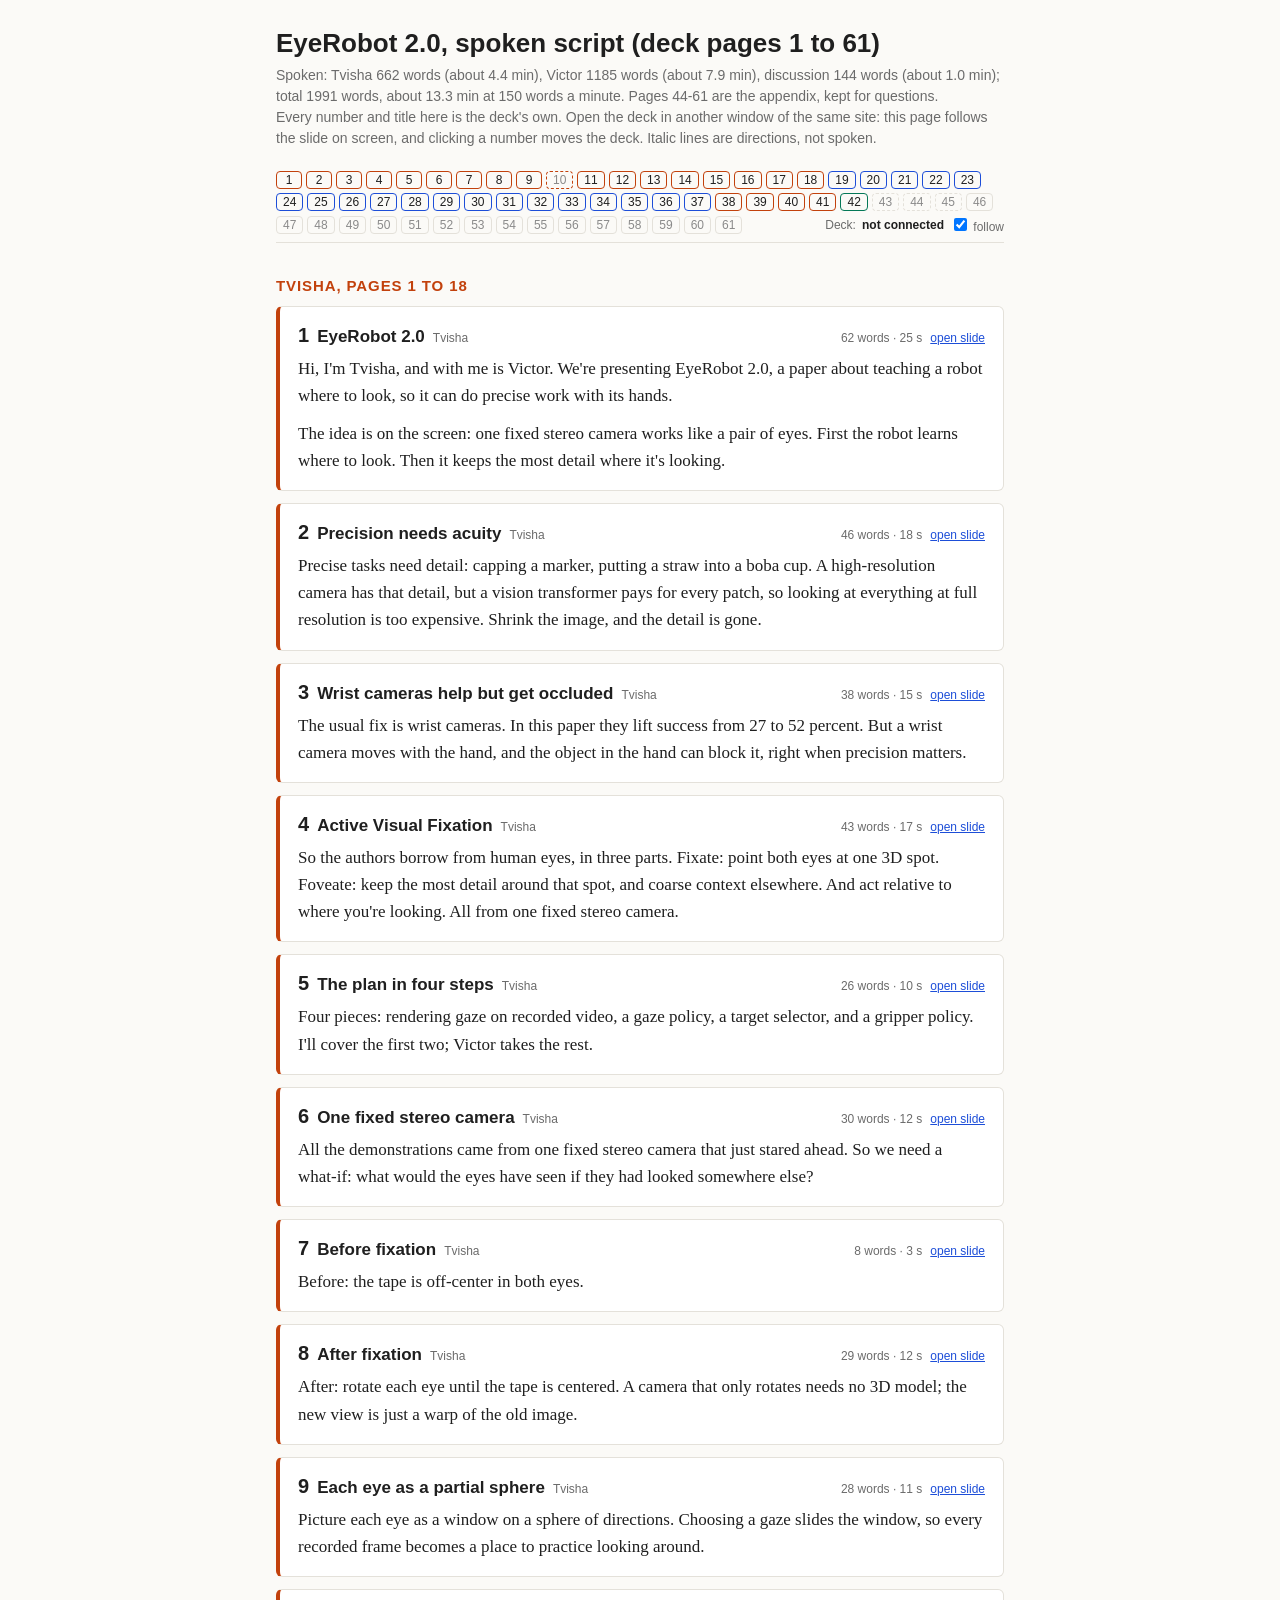
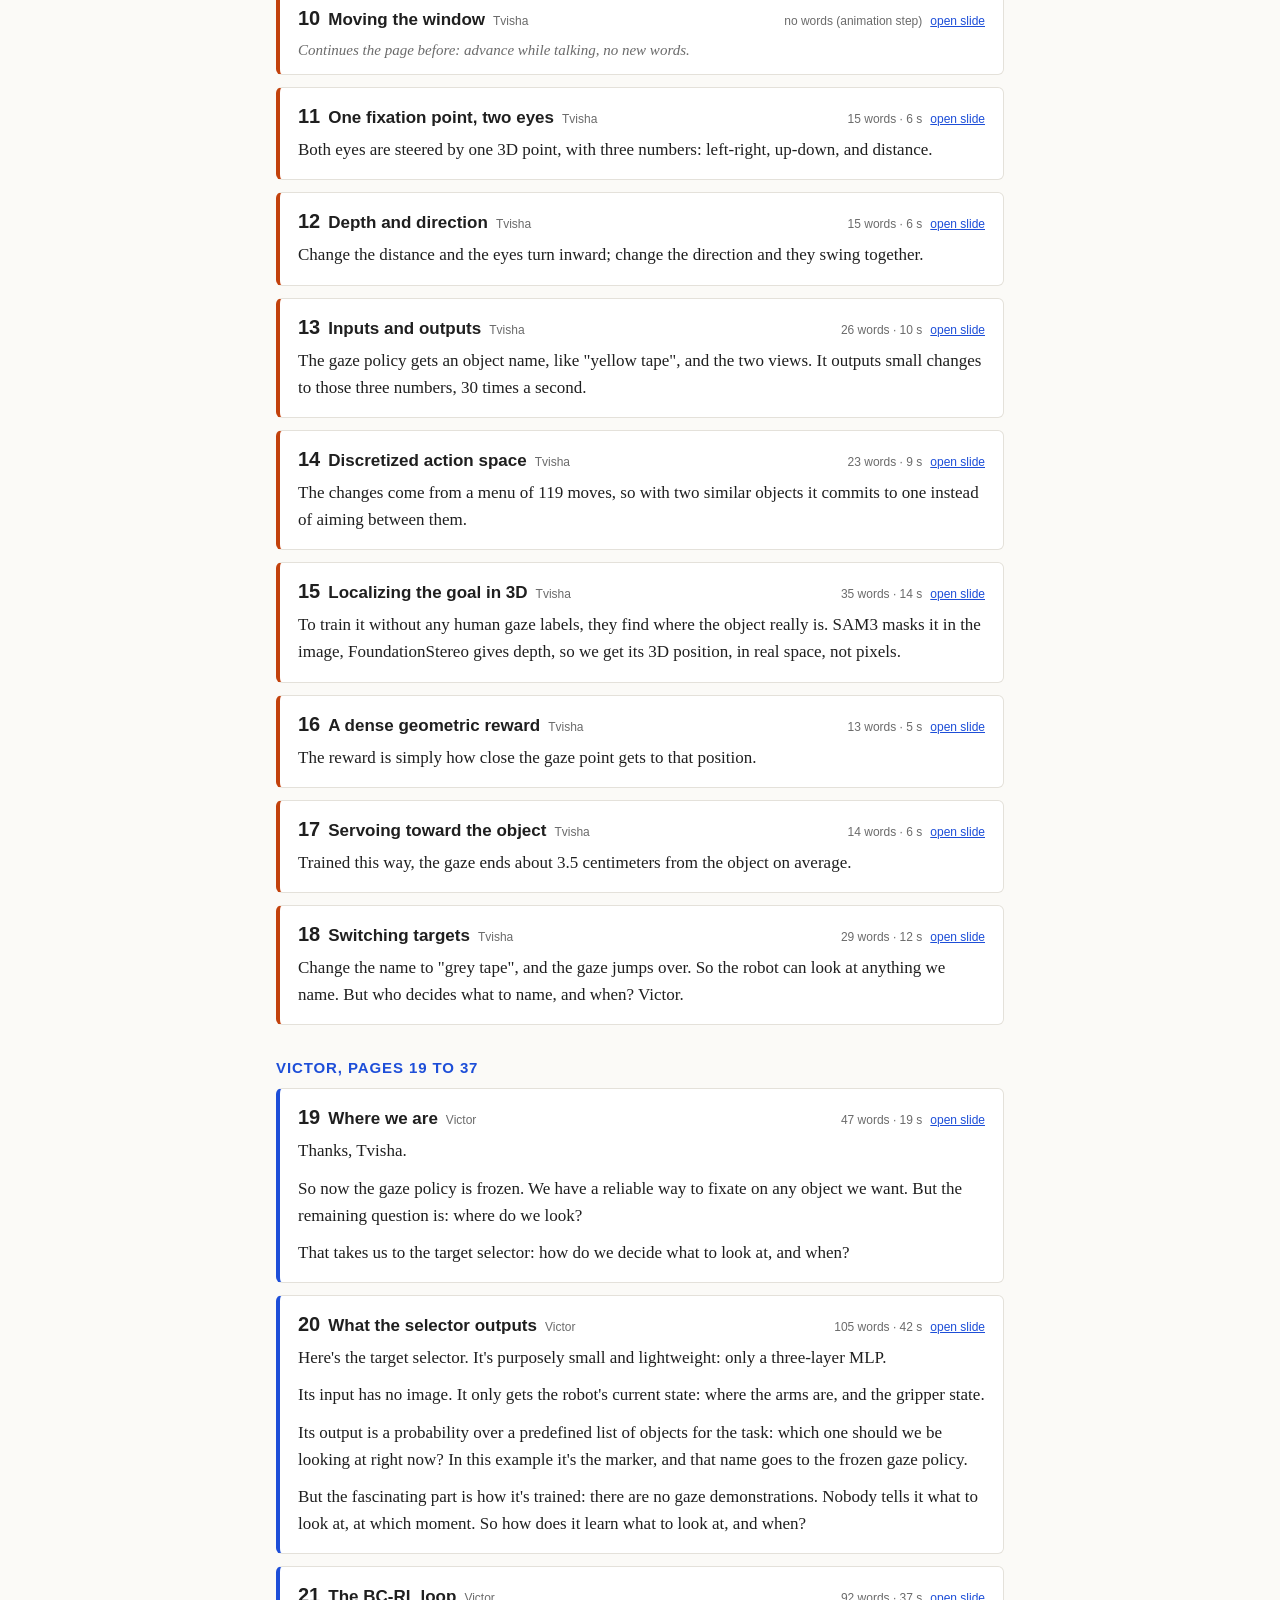
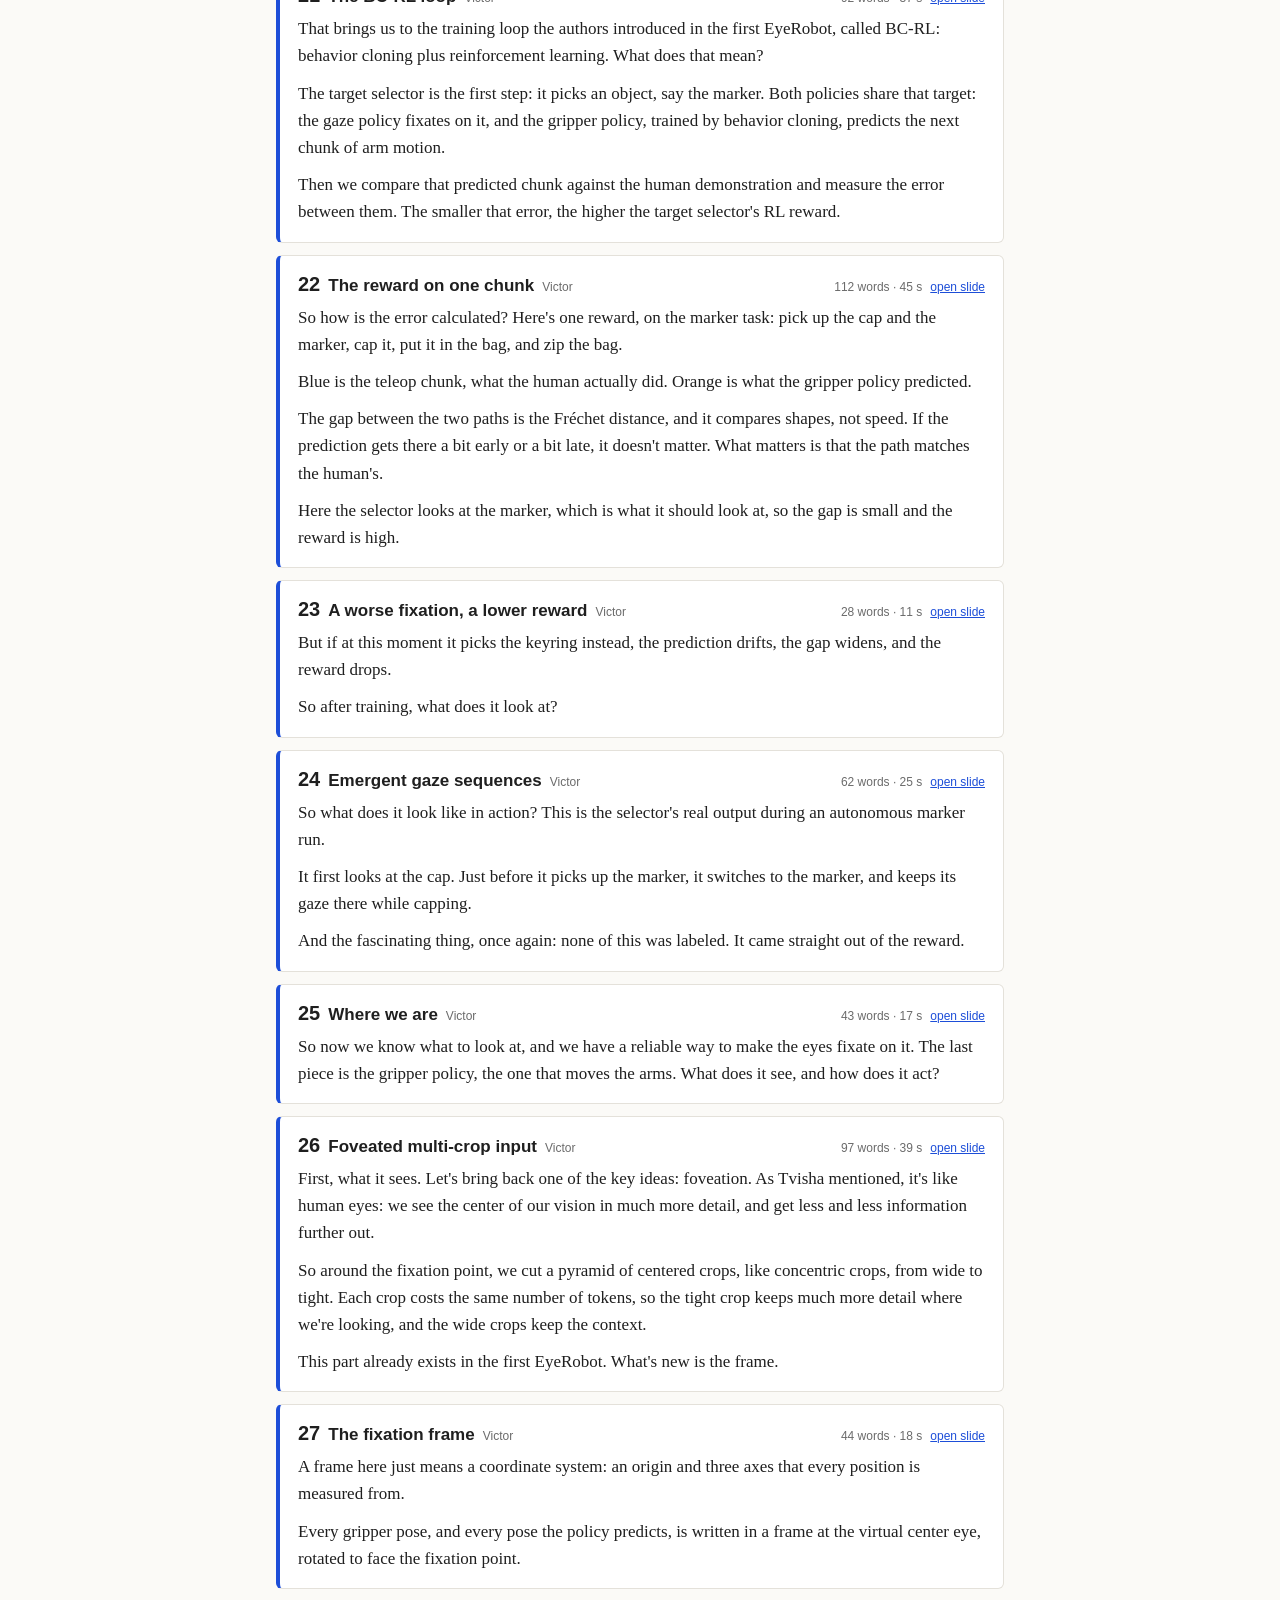
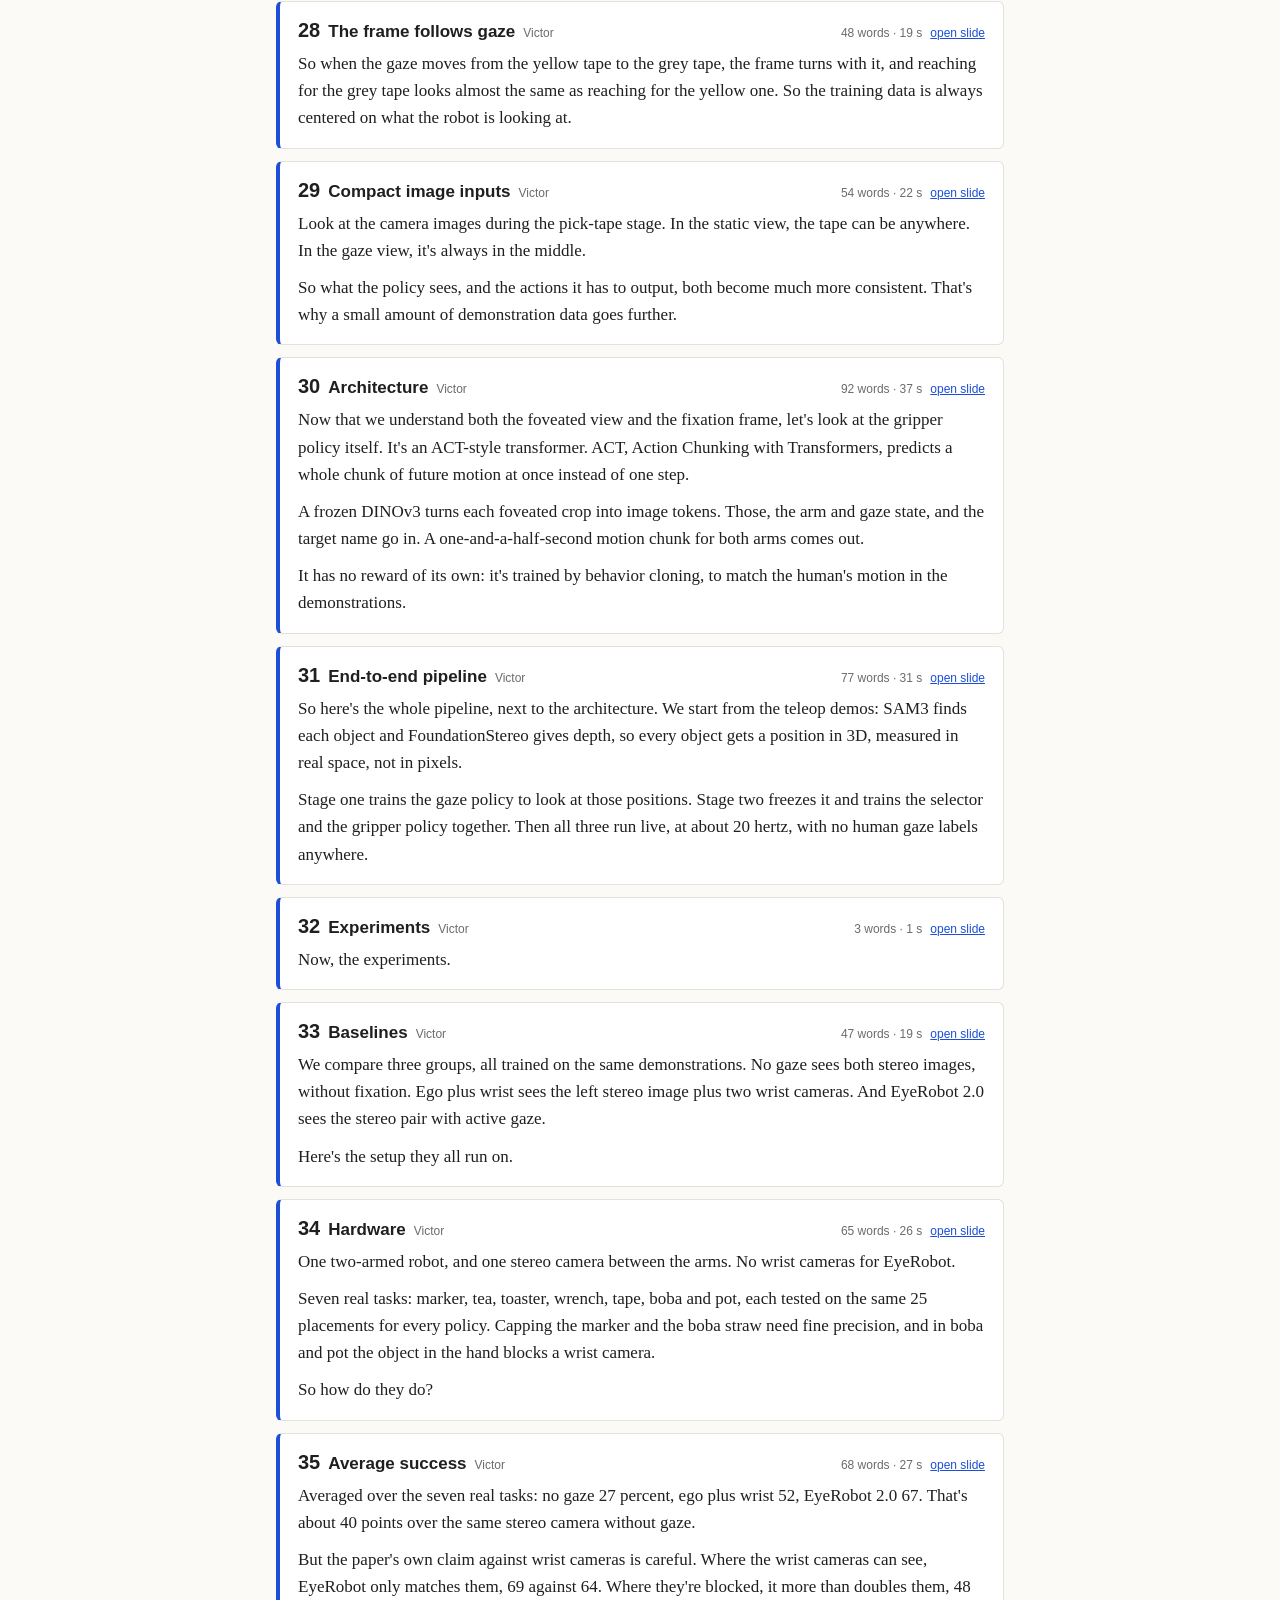
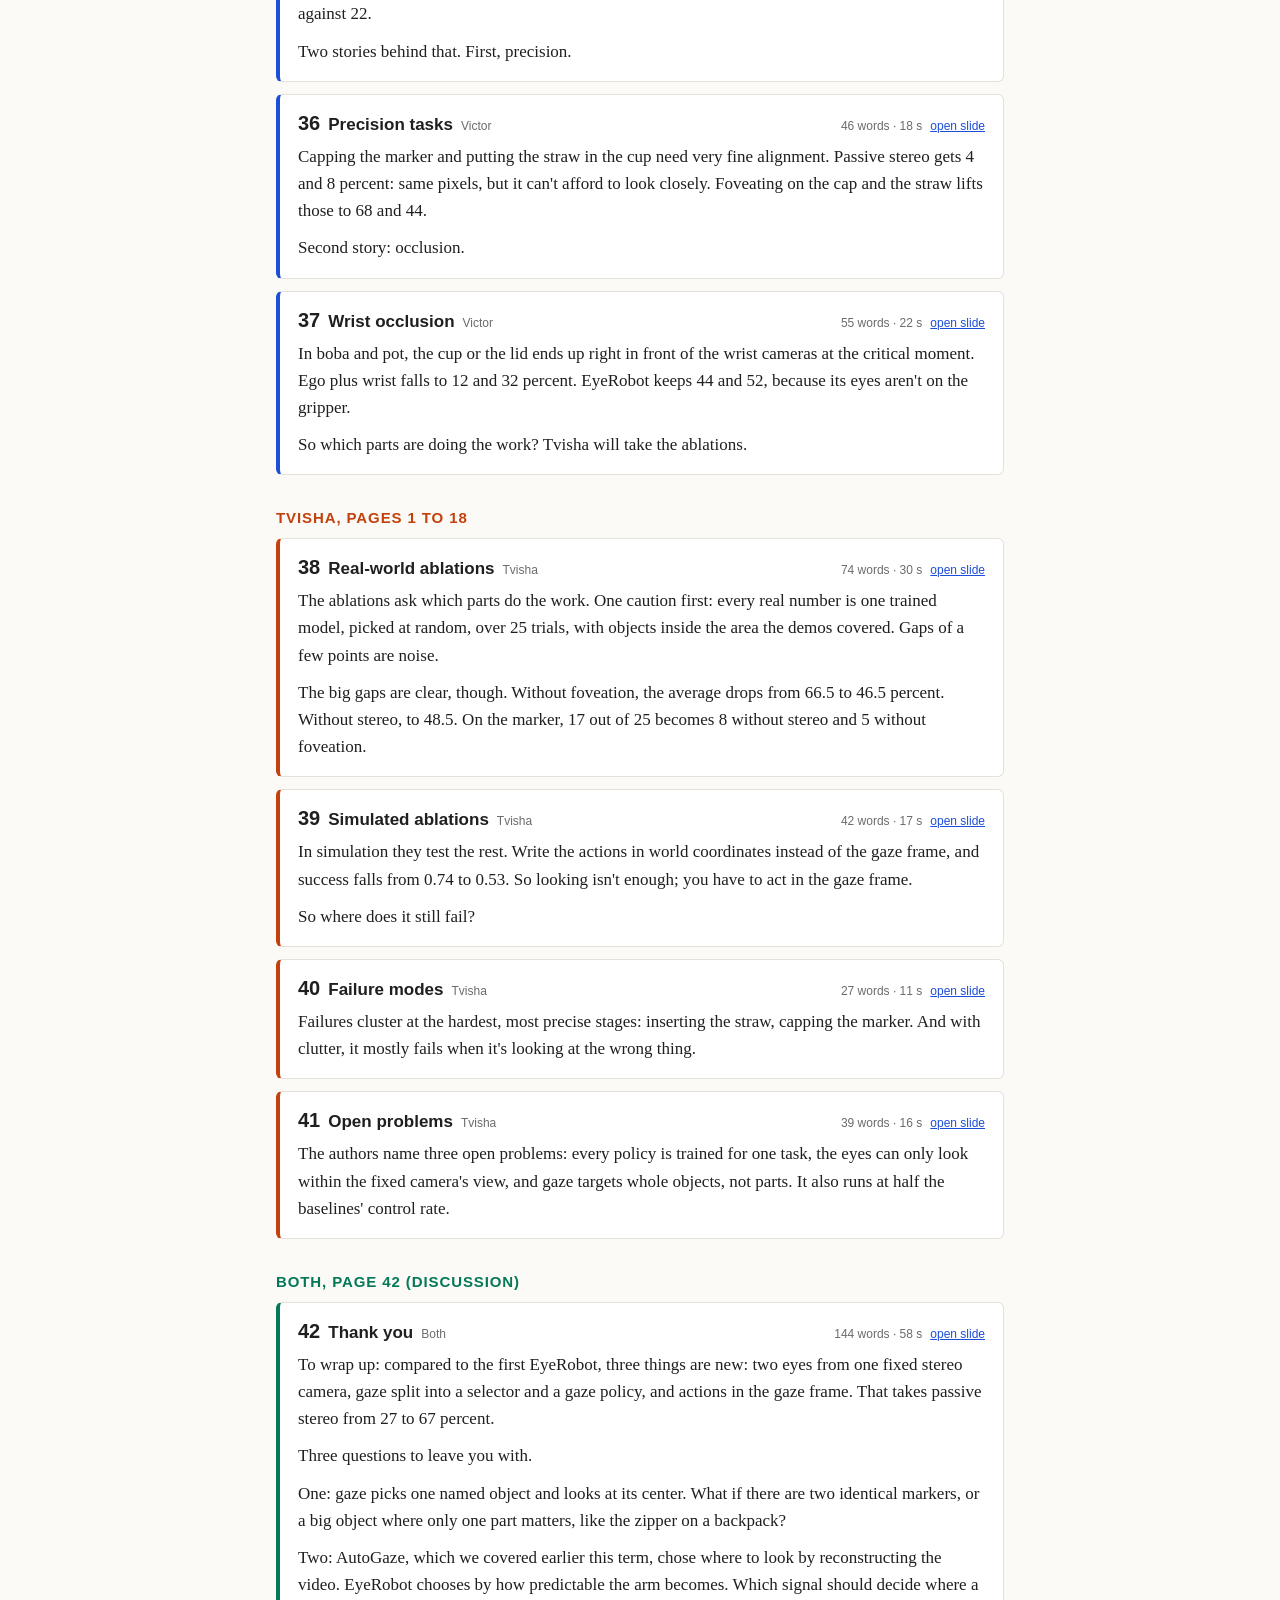
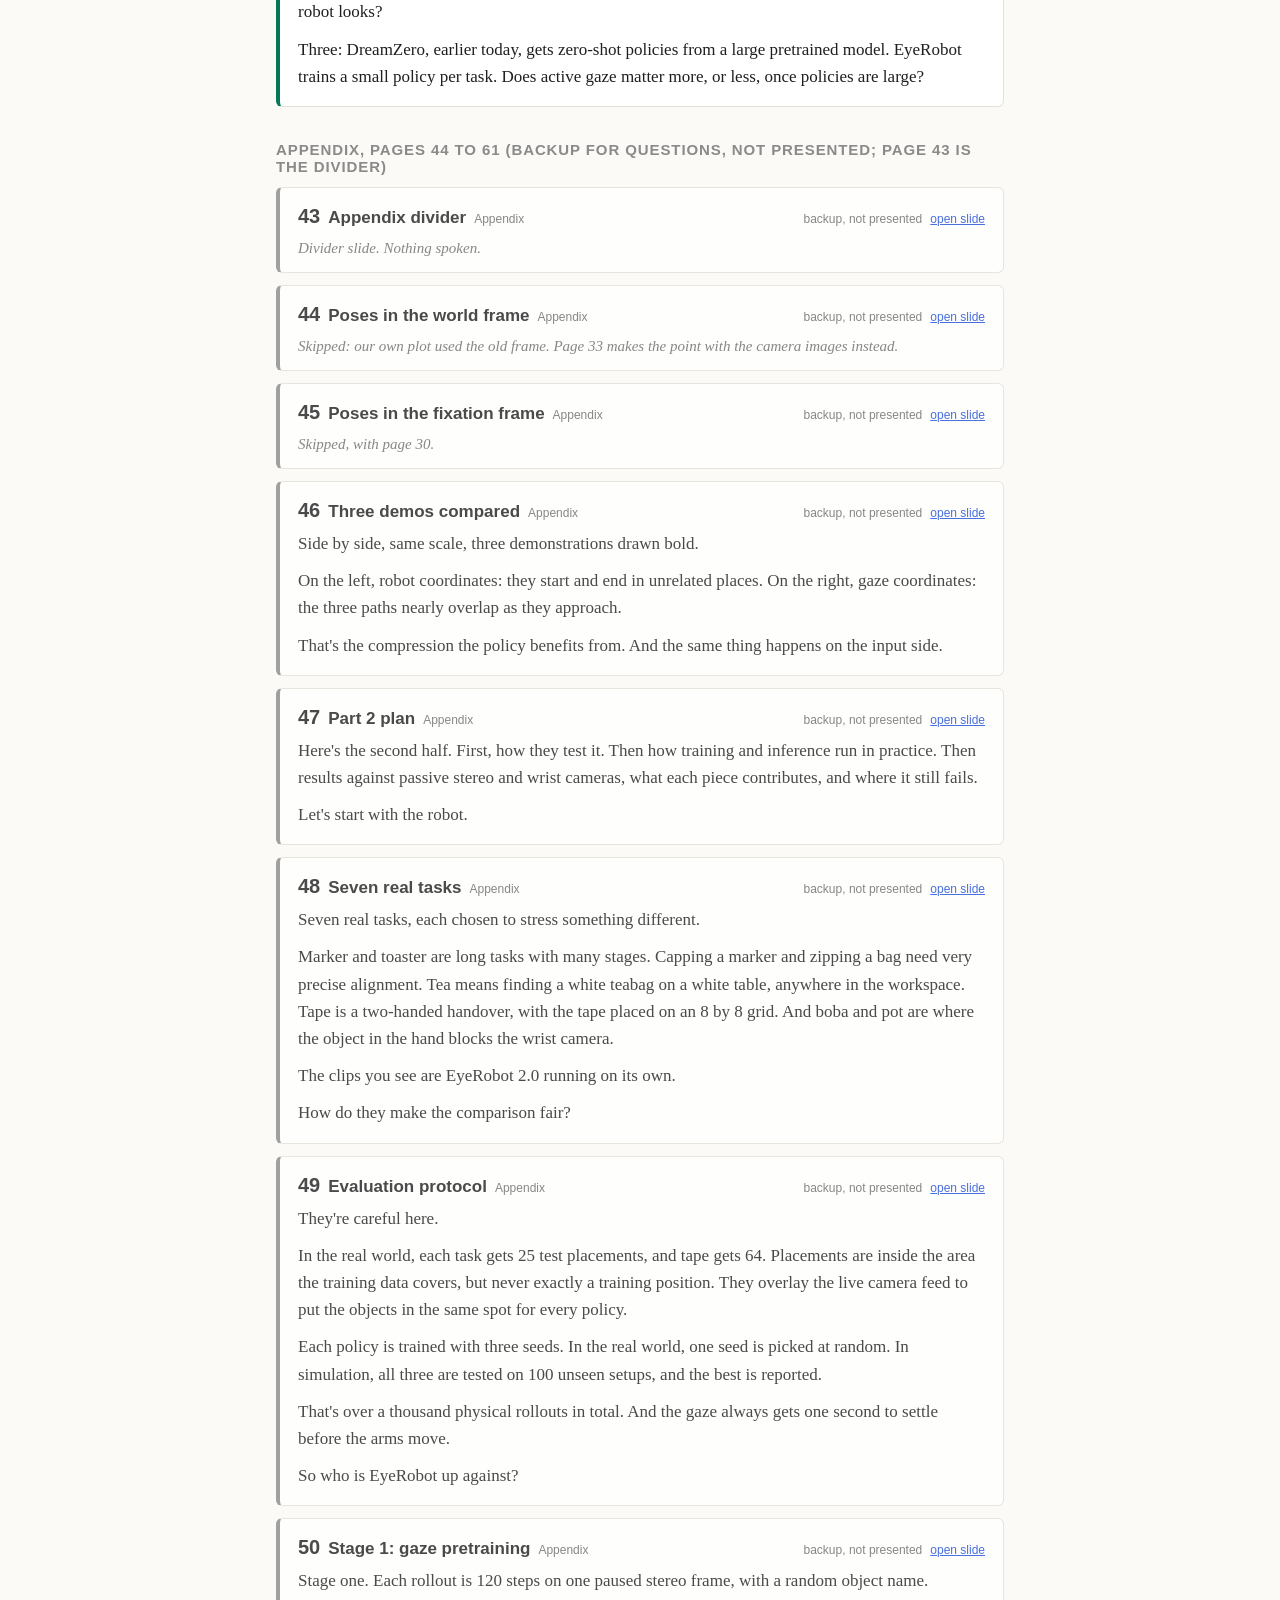
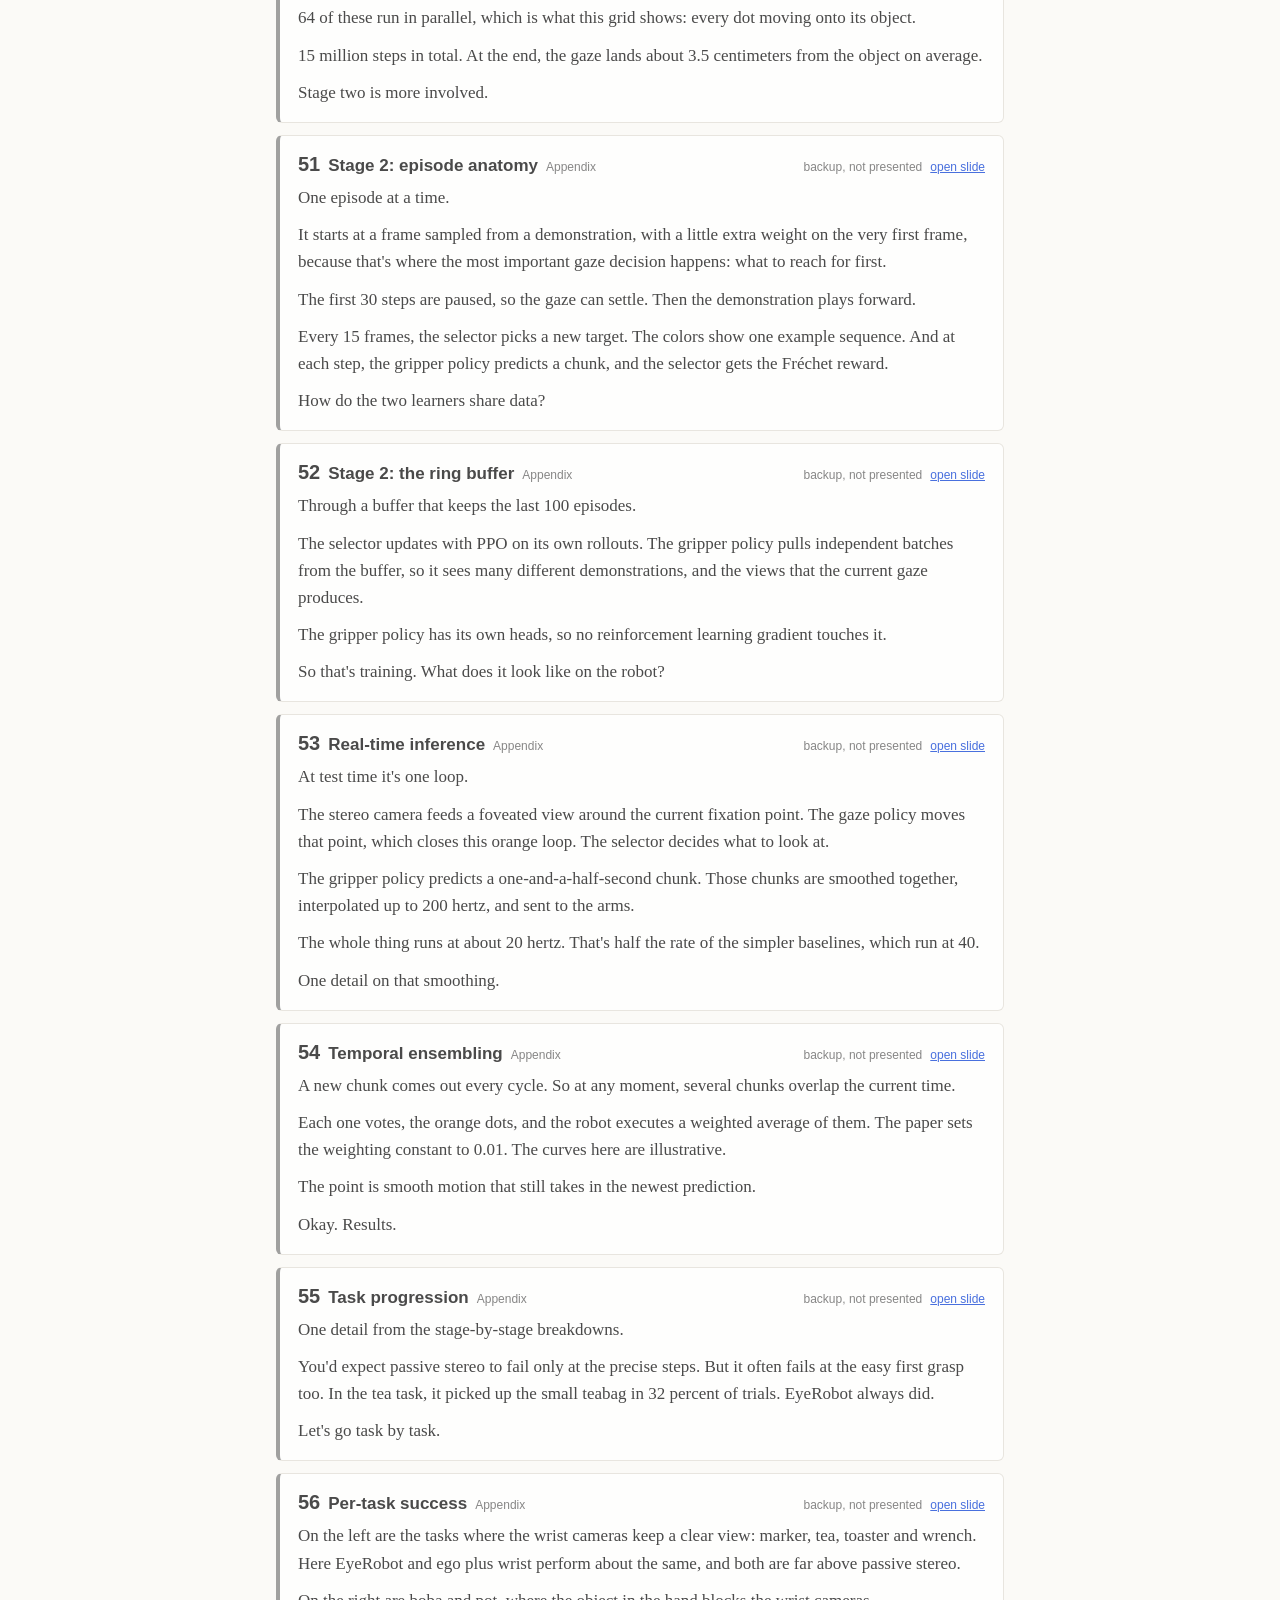
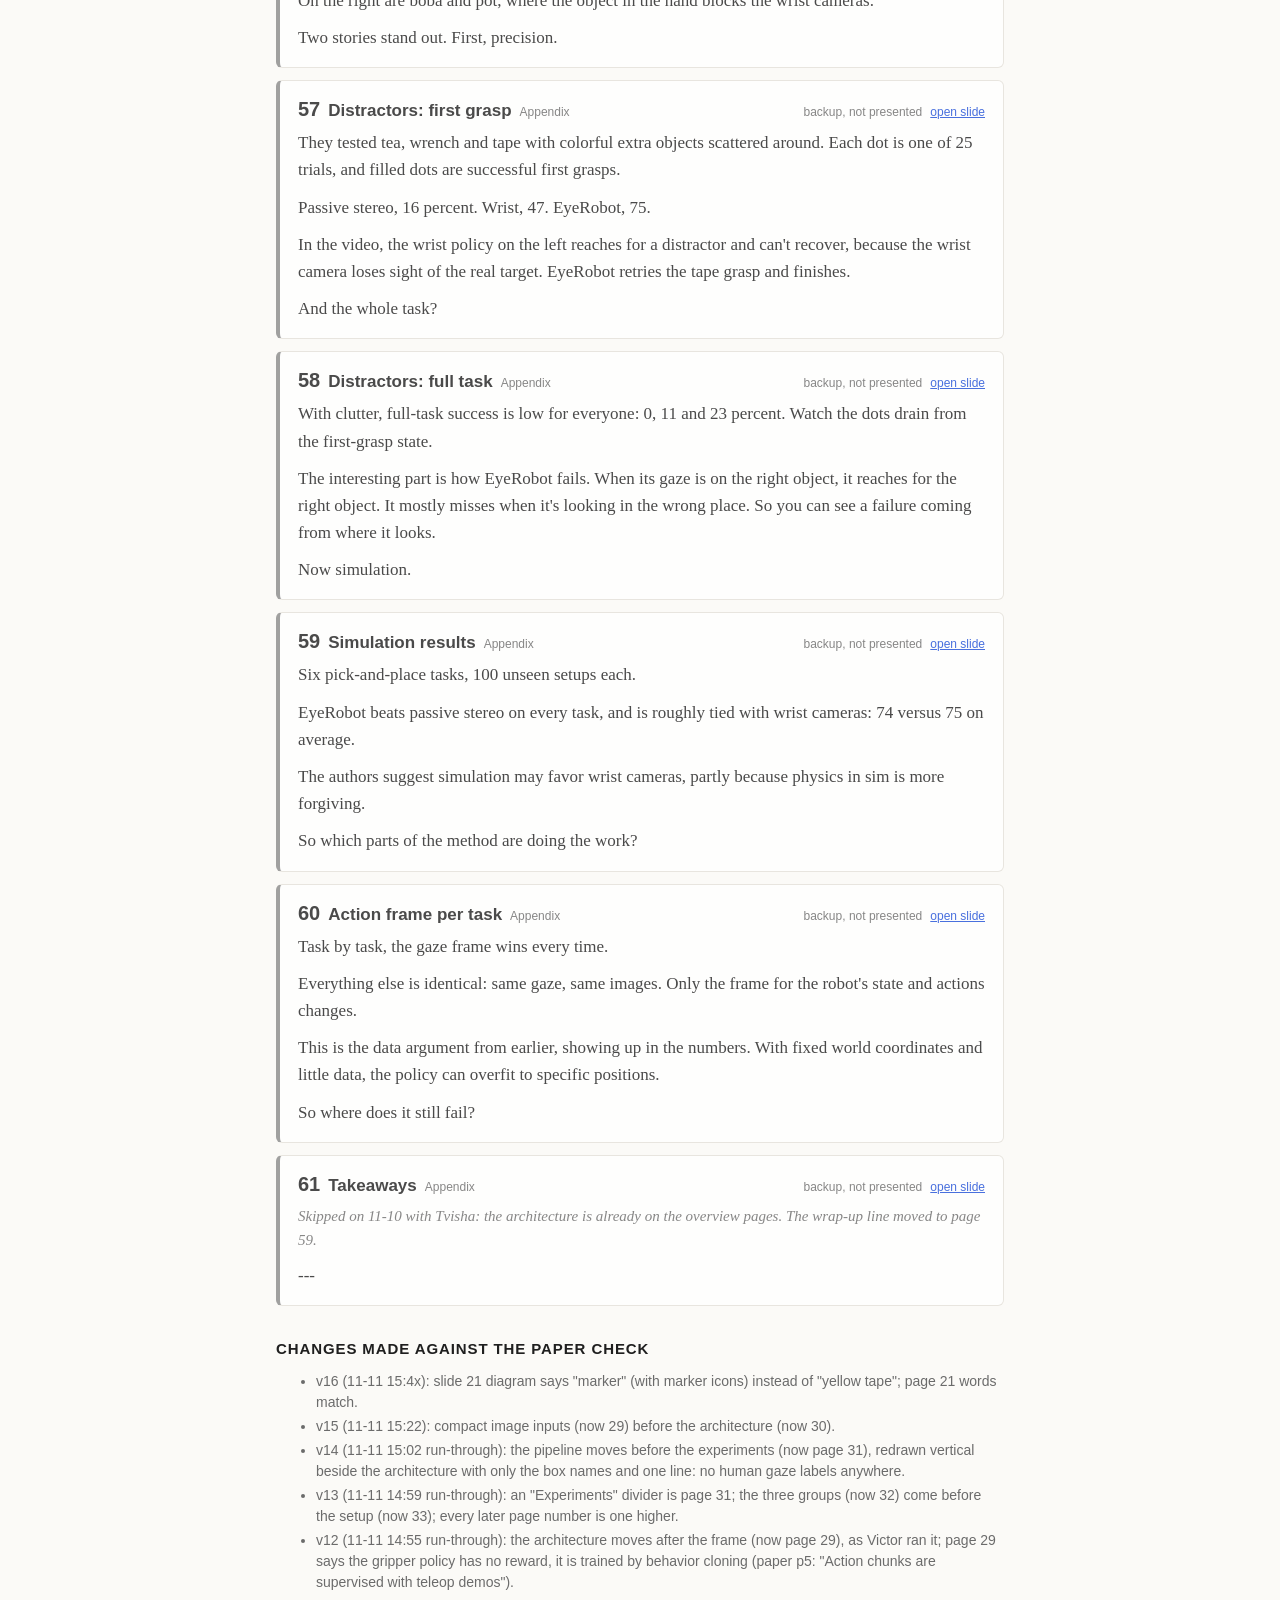
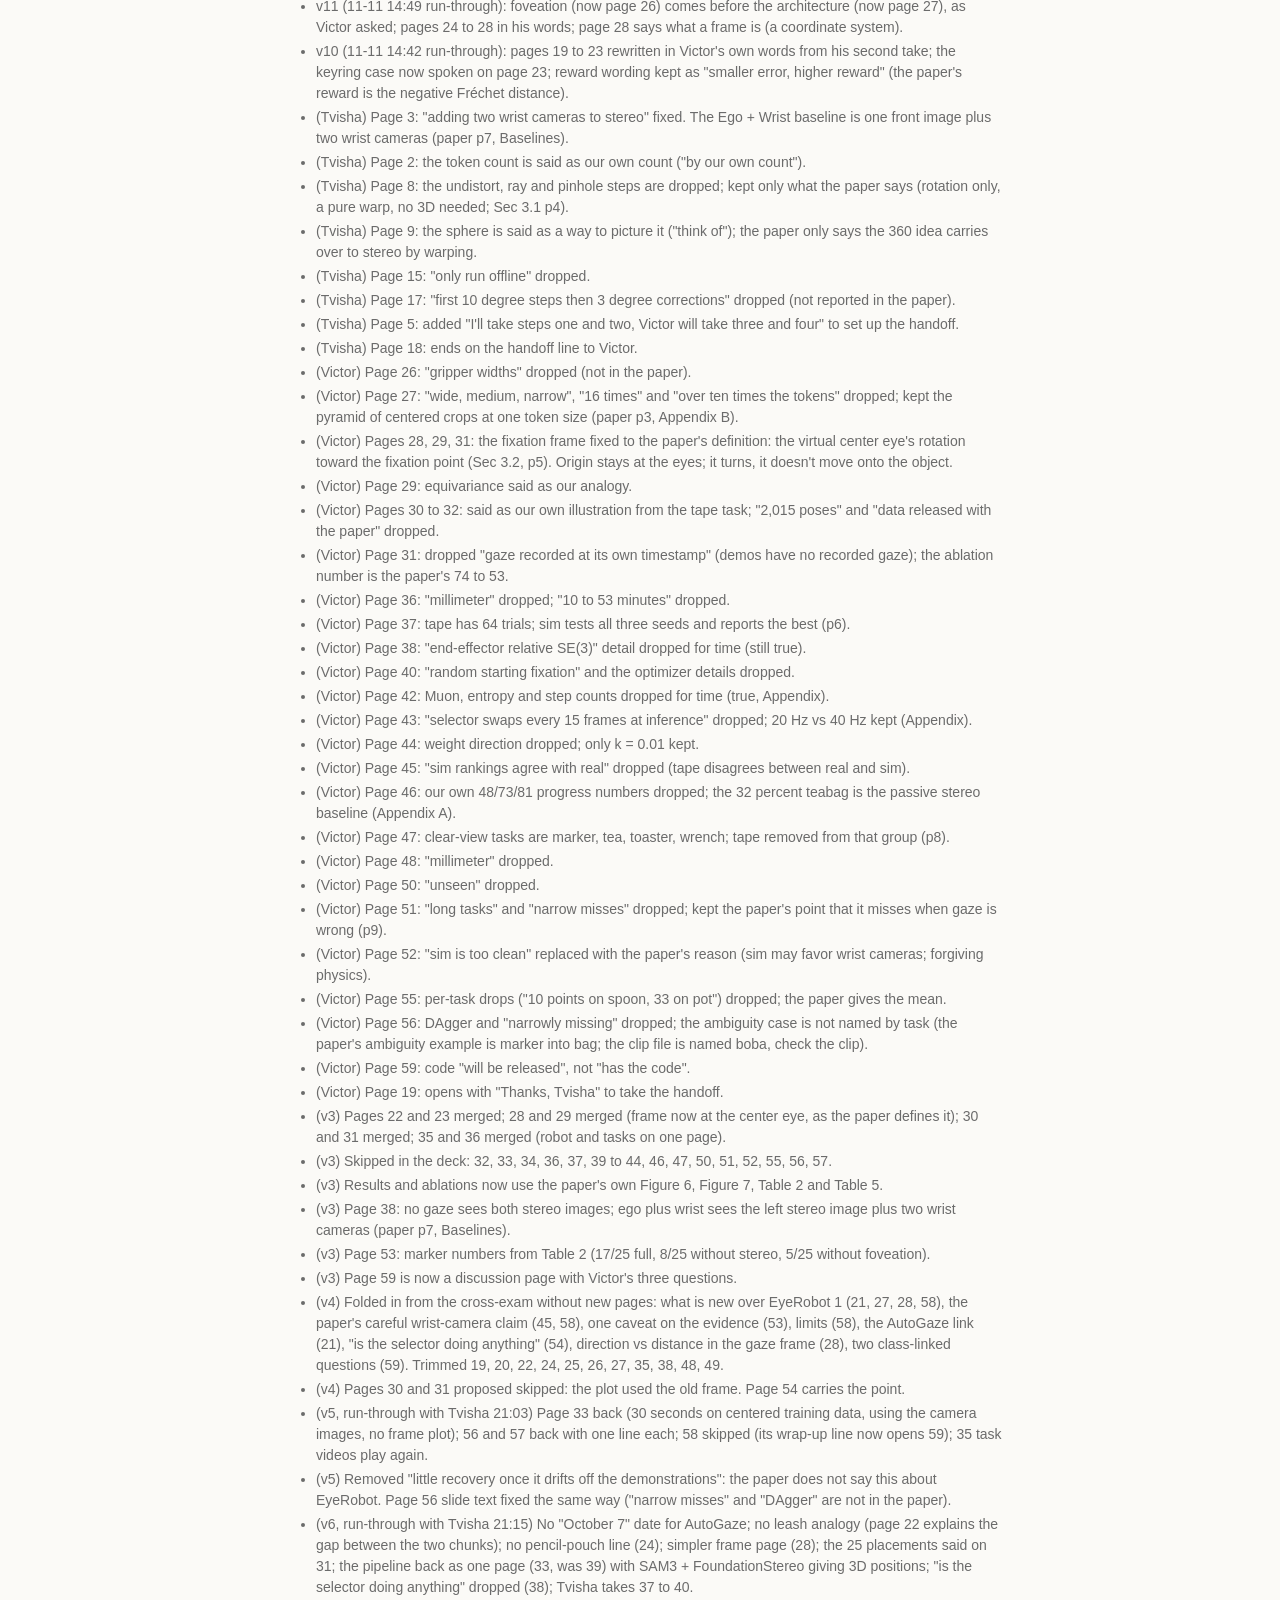
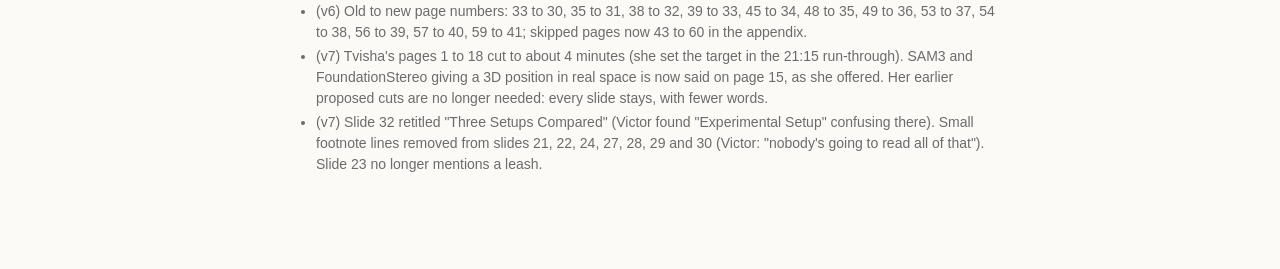
==== commit db0ccfa9: "Slide 21: BC-RL diagram target is "marker" (marker icons in the fixated views); script v16 page 21 m" ====
--- a/script/index.html
+++ b/script/index.html
@@ -27,7 +27,7 @@
 .changes{font:14px/1.5 Helvetica,Arial,sans-serif;color:var(--muted)}.changes li{margin:3px 0}
 </style></head><body><main>
 <h1>EyeRobot 2.0, spoken script (deck pages 1 to 61)</h1>
-<p class="sub">Spoken: Tvisha 662 words (about 4.4 min), Victor 1186 words (about 7.9 min), discussion 144 words (about 1.0 min); total 1992 words, about 13.3 min at 150 words a minute. Pages 44-61 are the appendix, kept for questions.<br>Every number and title here is the deck's own. Open the deck in another window of the same site: this page follows the slide on screen, and clicking a number moves the deck. Italic lines are directions, not spoken.</p>
+<p class="sub">Spoken: Tvisha 662 words (about 4.4 min), Victor 1185 words (about 7.9 min), discussion 144 words (about 1.0 min); total 1991 words, about 13.3 min at 150 words a minute. Pages 44-61 are the appendix, kept for questions.<br>Every number and title here is the deck's own. Open the deck in another window of the same site: this page follows the slide on screen, and clicking a number moves the deck. Italic lines are directions, not spoken.</p>
 <nav><a class="tvisha" href="#p1" data-goto="1" title="EyeRobot 2.0">1</a><a class="tvisha" href="#p2" data-goto="2" title="Precision needs acuity">2</a><a class="tvisha" href="#p3" data-goto="3" title="Wrist cameras help but get occluded">3</a><a class="tvisha" href="#p4" data-goto="4" title="Active Visual Fixation">4</a><a class="tvisha" href="#p5" data-goto="5" title="The plan in four steps">5</a><a class="tvisha" href="#p6" data-goto="6" title="One fixed stereo camera">6</a><a class="tvisha" href="#p7" data-goto="7" title="Before fixation">7</a><a class="tvisha" href="#p8" data-goto="8" title="After fixation">8</a><a class="tvisha" href="#p9" data-goto="9" title="Each eye as a partial sphere">9</a><a class="tvisha silent" href="#p10" data-goto="10" title="Moving the window">10</a><a class="tvisha" href="#p11" data-goto="11" title="One fixation point, two eyes">11</a><a class="tvisha" href="#p12" data-goto="12" title="Depth and direction">12</a><a class="tvisha" href="#p13" data-goto="13" title="Inputs and outputs">13</a><a class="tvisha" href="#p14" data-goto="14" title="Discretized action space">14</a><a class="tvisha" href="#p15" data-goto="15" title="Localizing the goal in 3D">15</a><a class="tvisha" href="#p16" data-goto="16" title="A dense geometric reward">16</a><a class="tvisha" href="#p17" data-goto="17" title="Servoing toward the object">17</a><a class="tvisha" href="#p18" data-goto="18" title="Switching targets">18</a><a class="victor" href="#p19" data-goto="19" title="Where we are">19</a><a class="victor" href="#p20" data-goto="20" title="What the selector outputs">20</a><a class="victor" href="#p21" data-goto="21" title="The BC-RL loop">21</a><a class="victor" href="#p22" data-goto="22" title="The reward on one chunk">22</a><a class="victor" href="#p23" data-goto="23" title="A worse fixation, a lower reward">23</a><a class="victor" href="#p24" data-goto="24" title="Emergent gaze sequences">24</a><a class="victor" href="#p25" data-goto="25" title="Where we are">25</a><a class="victor" href="#p26" data-goto="26" title="Foveated multi-crop input">26</a><a class="victor" href="#p27" data-goto="27" title="The fixation frame">27</a><a class="victor" href="#p28" data-goto="28" title="The frame follows gaze">28</a><a class="victor" href="#p29" data-goto="29" title="Compact image inputs">29</a><a class="victor" href="#p30" data-goto="30" title="Architecture">30</a><a class="victor" href="#p31" data-goto="31" title="End-to-end pipeline">31</a><a class="victor" href="#p32" data-goto="32" title="Experiments">32</a><a class="victor" href="#p33" data-goto="33" title="Baselines">33</a><a class="victor" href="#p34" data-goto="34" title="Hardware">34</a><a class="victor" href="#p35" data-goto="35" title="Average success">35</a><a class="victor" href="#p36" data-goto="36" title="Precision tasks">36</a><a class="victor" href="#p37" data-goto="37" title="Wrist occlusion">37</a><a class="tvisha" href="#p38" data-goto="38" title="Real-world ablations">38</a><a class="tvisha" href="#p39" data-goto="39" title="Simulated ablations">39</a><a class="tvisha" href="#p40" data-goto="40" title="Failure modes">40</a><a class="tvisha" href="#p41" data-goto="41" title="Open problems">41</a><a class="both" href="#p42" data-goto="42" title="Thank you">42</a><a class="appendix silent" href="#p43" data-goto="43" title="Appendix divider">43</a><a class="appendix silent" href="#p44" data-goto="44" title="Poses in the world frame">44</a><a class="appendix silent" href="#p45" data-goto="45" title="Poses in the fixation frame">45</a><a class="appendix" href="#p46" data-goto="46" title="Three demos compared">46</a><a class="appendix" href="#p47" data-goto="47" title="Part 2 plan">47</a><a class="appendix" href="#p48" data-goto="48" title="Seven real tasks">48</a><a class="appendix" href="#p49" data-goto="49" title="Evaluation protocol">49</a><a class="appendix" href="#p50" data-goto="50" title="Stage 1: gaze pretraining">50</a><a class="appendix" href="#p51" data-goto="51" title="Stage 2: episode anatomy">51</a><a class="appendix" href="#p52" data-goto="52" title="Stage 2: the ring buffer">52</a><a class="appendix" href="#p53" data-goto="53" title="Real-time inference">53</a><a class="appendix" href="#p54" data-goto="54" title="Temporal ensembling">54</a><a class="appendix" href="#p55" data-goto="55" title="Task progression">55</a><a class="appendix" href="#p56" data-goto="56" title="Per-task success">56</a><a class="appendix" href="#p57" data-goto="57" title="Distractors: first grasp">57</a><a class="appendix" href="#p58" data-goto="58" title="Distractors: full task">58</a><a class="appendix" href="#p59" data-goto="59" title="Simulation results">59</a><a class="appendix" href="#p60" data-goto="60" title="Action frame per task">60</a><a class="appendix" href="#p61" data-goto="61" title="Takeaways">61</a><span id="sync">Deck: <b id="deckstate">not connected</b> <label><input type="checkbox" id="follow" checked> follow</label></span></nav>
 <h2 class="part tvisha">TVISHA, pages 1 to 18</h2><section class="page tvisha" id="p1" data-n="1">
 <header><a class="num" href="../index.html?state=1" target="deck" data-goto="1" title="Show this slide in the deck">1</a><span class="name">EyeRobot 2.0</span><span class="who">Tvisha</span>
@@ -91,8 +91,8 @@
 <span class="meta">105 words · 42 s</span><a class="open" href="../index.html?state=20" target="deck">open slide</a></header>
 <p>Here&#x27;s the target selector. It&#x27;s purposely small and lightweight: only a three-layer MLP.</p><p>Its input has no image. It only gets the robot&#x27;s current state: where the arms are, and the gripper state.</p><p>Its output is a probability over a predefined list of objects for the task: which one should we be looking at right now? In this example it&#x27;s the marker, and that name goes to the frozen gaze policy.</p><p>But the fascinating part is how it&#x27;s trained: there are no gaze demonstrations. Nobody tells it what to look at, at which moment. So how does it learn what to look at, and when?</p></section><section class="page victor" id="p21" data-n="21">
 <header><a class="num" href="../index.html?state=21" target="deck" data-goto="21" title="Show this slide in the deck">21</a><span class="name">The BC-RL loop</span><span class="who">Victor</span>
-<span class="meta">93 words · 37 s</span><a class="open" href="../index.html?state=21" target="deck">open slide</a></header>
-<p>That brings us to the training loop the authors introduced in the first EyeRobot, called BC-RL: behavior cloning plus reinforcement learning. What does that mean?</p><p>The target selector is the first step: it picks an object, say the yellow tape. Both policies share that target: the gaze policy fixates on it, and the gripper policy, trained by behavior cloning, predicts the next chunk of arm motion.</p><p>Then we compare that predicted chunk against the human demonstration and measure the error between them. The smaller that error, the higher the target selector&#x27;s RL reward.</p></section><section class="page victor" id="p22" data-n="22">
+<span class="meta">92 words · 37 s</span><a class="open" href="../index.html?state=21" target="deck">open slide</a></header>
+<p>That brings us to the training loop the authors introduced in the first EyeRobot, called BC-RL: behavior cloning plus reinforcement learning. What does that mean?</p><p>The target selector is the first step: it picks an object, say the marker. Both policies share that target: the gaze policy fixates on it, and the gripper policy, trained by behavior cloning, predicts the next chunk of arm motion.</p><p>Then we compare that predicted chunk against the human demonstration and measure the error between them. The smaller that error, the higher the target selector&#x27;s RL reward.</p></section><section class="page victor" id="p22" data-n="22">
 <header><a class="num" href="../index.html?state=22" target="deck" data-goto="22" title="Show this slide in the deck">22</a><span class="name">The reward on one chunk</span><span class="who">Victor</span>
 <span class="meta">112 words · 45 s</span><a class="open" href="../index.html?state=22" target="deck">open slide</a></header>
 <p>So how is the error calculated? Here&#x27;s one reward, on the marker task: pick up the cap and the marker, cap it, put it in the bag, and zip the bag.</p><p>Blue is the teleop chunk, what the human actually did. Orange is what the gripper policy predicted.</p><p>The gap between the two paths is the Fréchet distance, and it compares shapes, not speed. If the prediction gets there a bit early or a bit late, it doesn&#x27;t matter. What matters is that the path matches the human&#x27;s.</p><p>Here the selector looks at the marker, which is what it should look at, so the gap is small and the reward is high.</p></section><section class="page victor" id="p23" data-n="23">
@@ -213,7 +213,7 @@
 <header><a class="num" href="../index.html?state=61" target="deck" data-goto="61" title="Show this slide in the deck">61</a><span class="name">Takeaways</span><span class="who">Appendix</span>
 <span class="meta">backup, not presented</span><a class="open" href="../index.html?state=61" target="deck">open slide</a></header>
 <p class="dir">Skipped on 11-10 with Tvisha: the architecture is already on the overview pages. The wrap-up line moved to page 59.</p><p>---</p></section>
-<h2 class="part">Changes made against the paper check</h2><ul class="changes"><li>v15 (11-11 15:22): compact image inputs (now 29) before the architecture (now 30).</li><li>v14 (11-11 15:02 run-through): the pipeline moves before the experiments (now page 31), redrawn vertical beside the architecture with only the box names and one line: no human gaze labels anywhere.</li><li>v13 (11-11 14:59 run-through): an &quot;Experiments&quot; divider is page 31; the three groups (now 32) come before the setup (now 33); every later page number is one higher.</li><li>v12 (11-11 14:55 run-through): the architecture moves after the frame (now page 29), as Victor ran it; page 29 says the gripper policy has no reward, it is trained by behavior cloning (paper p5: &quot;Action chunks are supervised with teleop demos&quot;).</li><li>v11 (11-11 14:49 run-through): foveation (now page 26) comes before the architecture (now page 27), as Victor asked; pages 24 to 28 in his words; page 28 says what a frame is (a coordinate system).</li><li>v10 (11-11 14:42 run-through): pages 19 to 23 rewritten in Victor&#x27;s own words from his second take; the keyring case now spoken on page 23; reward wording kept as &quot;smaller error, higher reward&quot; (the paper&#x27;s reward is the negative Fréchet distance).</li><li>(Tvisha) Page 3: &quot;adding two wrist cameras to stereo&quot; fixed. The Ego + Wrist baseline is one front image plus two wrist cameras (paper p7, Baselines).</li><li>(Tvisha) Page 2: the token count is said as our own count (&quot;by our own count&quot;).</li><li>(Tvisha) Page 8: the undistort, ray and pinhole steps are dropped; kept only what the paper says (rotation only, a pure warp, no 3D needed; Sec 3.1 p4).</li><li>(Tvisha) Page 9: the sphere is said as a way to picture it (&quot;think of&quot;); the paper only says the 360 idea carries over to stereo by warping.</li><li>(Tvisha) Page 15: &quot;only run offline&quot; dropped.</li><li>(Tvisha) Page 17: &quot;first 10 degree steps then 3 degree corrections&quot; dropped (not reported in the paper).</li><li>(Tvisha) Page 5: added &quot;I&#x27;ll take steps one and two, Victor will take three and four&quot; to set up the handoff.</li><li>(Tvisha) Page 18: ends on the handoff line to Victor.</li><li>(Victor) Page 26: &quot;gripper widths&quot; dropped (not in the paper).</li><li>(Victor) Page 27: &quot;wide, medium, narrow&quot;, &quot;16 times&quot; and &quot;over ten times the tokens&quot; dropped; kept the pyramid of centered crops at one token size (paper p3, Appendix B).</li><li>(Victor) Pages 28, 29, 31: the fixation frame fixed to the paper&#x27;s definition: the virtual center eye&#x27;s rotation toward the fixation point (Sec 3.2, p5). Origin stays at the eyes; it turns, it doesn&#x27;t move onto the object.</li><li>(Victor) Page 29: equivariance said as our analogy.</li><li>(Victor) Pages 30 to 32: said as our own illustration from the tape task; &quot;2,015 poses&quot; and &quot;data released with the paper&quot; dropped.</li><li>(Victor) Page 31: dropped &quot;gaze recorded at its own timestamp&quot; (demos have no recorded gaze); the ablation number is the paper&#x27;s 74 to 53.</li><li>(Victor) Page 36: &quot;millimeter&quot; dropped; &quot;10 to 53 minutes&quot; dropped.</li><li>(Victor) Page 37: tape has 64 trials; sim tests all three seeds and reports the best (p6).</li><li>(Victor) Page 38: &quot;end-effector relative SE(3)&quot; detail dropped for time (still true).</li><li>(Victor) Page 40: &quot;random starting fixation&quot; and the optimizer details dropped.</li><li>(Victor) Page 42: Muon, entropy and step counts dropped for time (true, Appendix).</li><li>(Victor) Page 43: &quot;selector swaps every 15 frames at inference&quot; dropped; 20 Hz vs 40 Hz kept (Appendix).</li><li>(Victor) Page 44: weight direction dropped; only k = 0.01 kept.</li><li>(Victor) Page 45: &quot;sim rankings agree with real&quot; dropped (tape disagrees between real and sim).</li><li>(Victor) Page 46: our own 48/73/81 progress numbers dropped; the 32 percent teabag is the passive stereo baseline (Appendix A).</li><li>(Victor) Page 47: clear-view tasks are marker, tea, toaster, wrench; tape removed from that group (p8).</li><li>(Victor) Page 48: &quot;millimeter&quot; dropped.</li><li>(Victor) Page 50: &quot;unseen&quot; dropped.</li><li>(Victor) Page 51: &quot;long tasks&quot; and &quot;narrow misses&quot; dropped; kept the paper&#x27;s point that it misses when gaze is wrong (p9).</li><li>(Victor) Page 52: &quot;sim is too clean&quot; replaced with the paper&#x27;s reason (sim may favor wrist cameras; forgiving physics).</li><li>(Victor) Page 55: per-task drops (&quot;10 points on spoon, 33 on pot&quot;) dropped; the paper gives the mean.</li><li>(Victor) Page 56: DAgger and &quot;narrowly missing&quot; dropped; the ambiguity case is not named by task (the paper&#x27;s ambiguity example is marker into bag; the clip file is named boba, check the clip).</li><li>(Victor) Page 59: code &quot;will be released&quot;, not &quot;has the code&quot;.</li><li>(Victor) Page 19: opens with &quot;Thanks, Tvisha&quot; to take the handoff.</li><li>(v3) Pages 22 and 23 merged; 28 and 29 merged (frame now at the center eye, as the paper defines it); 30 and 31 merged; 35 and 36 merged (robot and tasks on one page).</li><li>(v3) Skipped in the deck: 32, 33, 34, 36, 37, 39 to 44, 46, 47, 50, 51, 52, 55, 56, 57.</li><li>(v3) Results and ablations now use the paper&#x27;s own Figure 6, Figure 7, Table 2 and Table 5.</li><li>(v3) Page 38: no gaze sees both stereo images; ego plus wrist sees the left stereo image plus two wrist cameras (paper p7, Baselines).</li><li>(v3) Page 53: marker numbers from Table 2 (17/25 full, 8/25 without stereo, 5/25 without foveation).</li><li>(v3) Page 59 is now a discussion page with Victor&#x27;s three questions.</li><li>(v4) Folded in from the cross-exam without new pages: what is new over EyeRobot 1 (21, 27, 28, 58), the paper&#x27;s careful wrist-camera claim (45, 58), one caveat on the evidence (53), limits (58), the AutoGaze link (21), &quot;is the selector doing anything&quot; (54), direction vs distance in the gaze frame (28), two class-linked questions (59). Trimmed 19, 20, 22, 24, 25, 26, 27, 35, 38, 48, 49.</li><li>(v4) Pages 30 and 31 proposed skipped: the plot used the old frame. Page 54 carries the point.</li><li>(v5, run-through with Tvisha 21:03) Page 33 back (30 seconds on centered training data, using the camera images, no frame plot); 56 and 57 back with one line each; 58 skipped (its wrap-up line now opens 59); 35 task videos play again.</li><li>(v5) Removed &quot;little recovery once it drifts off the demonstrations&quot;: the paper does not say this about EyeRobot. Page 56 slide text fixed the same way (&quot;narrow misses&quot; and &quot;DAgger&quot; are not in the paper).</li><li>(v6, run-through with Tvisha 21:15) No &quot;October 7&quot; date for AutoGaze; no leash analogy (page 22 explains the gap between the two chunks); no pencil-pouch line (24); simpler frame page (28); the 25 placements said on 31; the pipeline back as one page (33, was 39) with SAM3 + FoundationStereo giving 3D positions; &quot;is the selector doing anything&quot; dropped (38); Tvisha takes 37 to 40.</li><li>(v6) Old to new page numbers: 33 to 30, 35 to 31, 38 to 32, 39 to 33, 45 to 34, 48 to 35, 49 to 36, 53 to 37, 54 to 38, 56 to 39, 57 to 40, 59 to 41; skipped pages now 43 to 60 in the appendix.</li><li>(v7) Tvisha&#x27;s pages 1 to 18 cut to about 4 minutes (she set the target in the 21:15 run-through). SAM3 and FoundationStereo giving a 3D position in real space is now said on page 15, as she offered. Her earlier proposed cuts are no longer needed: every slide stays, with fewer words.</li><li>(v7) Slide 32 retitled &quot;Three Setups Compared&quot; (Victor found &quot;Experimental Setup&quot; confusing there). Small footnote lines removed from slides 21, 22, 24, 27, 28, 29 and 30 (Victor: &quot;nobody&#x27;s going to read all of that&quot;). Slide 23 no longer mentions a leash.</li></ul>
+<h2 class="part">Changes made against the paper check</h2><ul class="changes"><li>v16 (11-11 15:4x): slide 21 diagram says &quot;marker&quot; (with marker icons) instead of &quot;yellow tape&quot;; page 21 words match.</li><li>v15 (11-11 15:22): compact image inputs (now 29) before the architecture (now 30).</li><li>v14 (11-11 15:02 run-through): the pipeline moves before the experiments (now page 31), redrawn vertical beside the architecture with only the box names and one line: no human gaze labels anywhere.</li><li>v13 (11-11 14:59 run-through): an &quot;Experiments&quot; divider is page 31; the three groups (now 32) come before the setup (now 33); every later page number is one higher.</li><li>v12 (11-11 14:55 run-through): the architecture moves after the frame (now page 29), as Victor ran it; page 29 says the gripper policy has no reward, it is trained by behavior cloning (paper p5: &quot;Action chunks are supervised with teleop demos&quot;).</li><li>v11 (11-11 14:49 run-through): foveation (now page 26) comes before the architecture (now page 27), as Victor asked; pages 24 to 28 in his words; page 28 says what a frame is (a coordinate system).</li><li>v10 (11-11 14:42 run-through): pages 19 to 23 rewritten in Victor&#x27;s own words from his second take; the keyring case now spoken on page 23; reward wording kept as &quot;smaller error, higher reward&quot; (the paper&#x27;s reward is the negative Fréchet distance).</li><li>(Tvisha) Page 3: &quot;adding two wrist cameras to stereo&quot; fixed. The Ego + Wrist baseline is one front image plus two wrist cameras (paper p7, Baselines).</li><li>(Tvisha) Page 2: the token count is said as our own count (&quot;by our own count&quot;).</li><li>(Tvisha) Page 8: the undistort, ray and pinhole steps are dropped; kept only what the paper says (rotation only, a pure warp, no 3D needed; Sec 3.1 p4).</li><li>(Tvisha) Page 9: the sphere is said as a way to picture it (&quot;think of&quot;); the paper only says the 360 idea carries over to stereo by warping.</li><li>(Tvisha) Page 15: &quot;only run offline&quot; dropped.</li><li>(Tvisha) Page 17: &quot;first 10 degree steps then 3 degree corrections&quot; dropped (not reported in the paper).</li><li>(Tvisha) Page 5: added &quot;I&#x27;ll take steps one and two, Victor will take three and four&quot; to set up the handoff.</li><li>(Tvisha) Page 18: ends on the handoff line to Victor.</li><li>(Victor) Page 26: &quot;gripper widths&quot; dropped (not in the paper).</li><li>(Victor) Page 27: &quot;wide, medium, narrow&quot;, &quot;16 times&quot; and &quot;over ten times the tokens&quot; dropped; kept the pyramid of centered crops at one token size (paper p3, Appendix B).</li><li>(Victor) Pages 28, 29, 31: the fixation frame fixed to the paper&#x27;s definition: the virtual center eye&#x27;s rotation toward the fixation point (Sec 3.2, p5). Origin stays at the eyes; it turns, it doesn&#x27;t move onto the object.</li><li>(Victor) Page 29: equivariance said as our analogy.</li><li>(Victor) Pages 30 to 32: said as our own illustration from the tape task; &quot;2,015 poses&quot; and &quot;data released with the paper&quot; dropped.</li><li>(Victor) Page 31: dropped &quot;gaze recorded at its own timestamp&quot; (demos have no recorded gaze); the ablation number is the paper&#x27;s 74 to 53.</li><li>(Victor) Page 36: &quot;millimeter&quot; dropped; &quot;10 to 53 minutes&quot; dropped.</li><li>(Victor) Page 37: tape has 64 trials; sim tests all three seeds and reports the best (p6).</li><li>(Victor) Page 38: &quot;end-effector relative SE(3)&quot; detail dropped for time (still true).</li><li>(Victor) Page 40: &quot;random starting fixation&quot; and the optimizer details dropped.</li><li>(Victor) Page 42: Muon, entropy and step counts dropped for time (true, Appendix).</li><li>(Victor) Page 43: &quot;selector swaps every 15 frames at inference&quot; dropped; 20 Hz vs 40 Hz kept (Appendix).</li><li>(Victor) Page 44: weight direction dropped; only k = 0.01 kept.</li><li>(Victor) Page 45: &quot;sim rankings agree with real&quot; dropped (tape disagrees between real and sim).</li><li>(Victor) Page 46: our own 48/73/81 progress numbers dropped; the 32 percent teabag is the passive stereo baseline (Appendix A).</li><li>(Victor) Page 47: clear-view tasks are marker, tea, toaster, wrench; tape removed from that group (p8).</li><li>(Victor) Page 48: &quot;millimeter&quot; dropped.</li><li>(Victor) Page 50: &quot;unseen&quot; dropped.</li><li>(Victor) Page 51: &quot;long tasks&quot; and &quot;narrow misses&quot; dropped; kept the paper&#x27;s point that it misses when gaze is wrong (p9).</li><li>(Victor) Page 52: &quot;sim is too clean&quot; replaced with the paper&#x27;s reason (sim may favor wrist cameras; forgiving physics).</li><li>(Victor) Page 55: per-task drops (&quot;10 points on spoon, 33 on pot&quot;) dropped; the paper gives the mean.</li><li>(Victor) Page 56: DAgger and &quot;narrowly missing&quot; dropped; the ambiguity case is not named by task (the paper&#x27;s ambiguity example is marker into bag; the clip file is named boba, check the clip).</li><li>(Victor) Page 59: code &quot;will be released&quot;, not &quot;has the code&quot;.</li><li>(Victor) Page 19: opens with &quot;Thanks, Tvisha&quot; to take the handoff.</li><li>(v3) Pages 22 and 23 merged; 28 and 29 merged (frame now at the center eye, as the paper defines it); 30 and 31 merged; 35 and 36 merged (robot and tasks on one page).</li><li>(v3) Skipped in the deck: 32, 33, 34, 36, 37, 39 to 44, 46, 47, 50, 51, 52, 55, 56, 57.</li><li>(v3) Results and ablations now use the paper&#x27;s own Figure 6, Figure 7, Table 2 and Table 5.</li><li>(v3) Page 38: no gaze sees both stereo images; ego plus wrist sees the left stereo image plus two wrist cameras (paper p7, Baselines).</li><li>(v3) Page 53: marker numbers from Table 2 (17/25 full, 8/25 without stereo, 5/25 without foveation).</li><li>(v3) Page 59 is now a discussion page with Victor&#x27;s three questions.</li><li>(v4) Folded in from the cross-exam without new pages: what is new over EyeRobot 1 (21, 27, 28, 58), the paper&#x27;s careful wrist-camera claim (45, 58), one caveat on the evidence (53), limits (58), the AutoGaze link (21), &quot;is the selector doing anything&quot; (54), direction vs distance in the gaze frame (28), two class-linked questions (59). Trimmed 19, 20, 22, 24, 25, 26, 27, 35, 38, 48, 49.</li><li>(v4) Pages 30 and 31 proposed skipped: the plot used the old frame. Page 54 carries the point.</li><li>(v5, run-through with Tvisha 21:03) Page 33 back (30 seconds on centered training data, using the camera images, no frame plot); 56 and 57 back with one line each; 58 skipped (its wrap-up line now opens 59); 35 task videos play again.</li><li>(v5) Removed &quot;little recovery once it drifts off the demonstrations&quot;: the paper does not say this about EyeRobot. Page 56 slide text fixed the same way (&quot;narrow misses&quot; and &quot;DAgger&quot; are not in the paper).</li><li>(v6, run-through with Tvisha 21:15) No &quot;October 7&quot; date for AutoGaze; no leash analogy (page 22 explains the gap between the two chunks); no pencil-pouch line (24); simpler frame page (28); the 25 placements said on 31; the pipeline back as one page (33, was 39) with SAM3 + FoundationStereo giving 3D positions; &quot;is the selector doing anything&quot; dropped (38); Tvisha takes 37 to 40.</li><li>(v6) Old to new page numbers: 33 to 30, 35 to 31, 38 to 32, 39 to 33, 45 to 34, 48 to 35, 49 to 36, 53 to 37, 54 to 38, 56 to 39, 57 to 40, 59 to 41; skipped pages now 43 to 60 in the appendix.</li><li>(v7) Tvisha&#x27;s pages 1 to 18 cut to about 4 minutes (she set the target in the 21:15 run-through). SAM3 and FoundationStereo giving a 3D position in real space is now said on page 15, as she offered. Her earlier proposed cuts are no longer needed: every slide stays, with fewer words.</li><li>(v7) Slide 32 retitled &quot;Three Setups Compared&quot; (Victor found &quot;Experimental Setup&quot; confusing there). Small footnote lines removed from slides 21, 22, 24, 27, 28, 29 and 30 (Victor: &quot;nobody&#x27;s going to read all of that&quot;). Slide 23 no longer mentions a leash.</li></ul>
 </main><script>
 (function () {
   let ch = null; try { ch = new BroadcastChannel('eyerobot-script') } catch (e) {}
